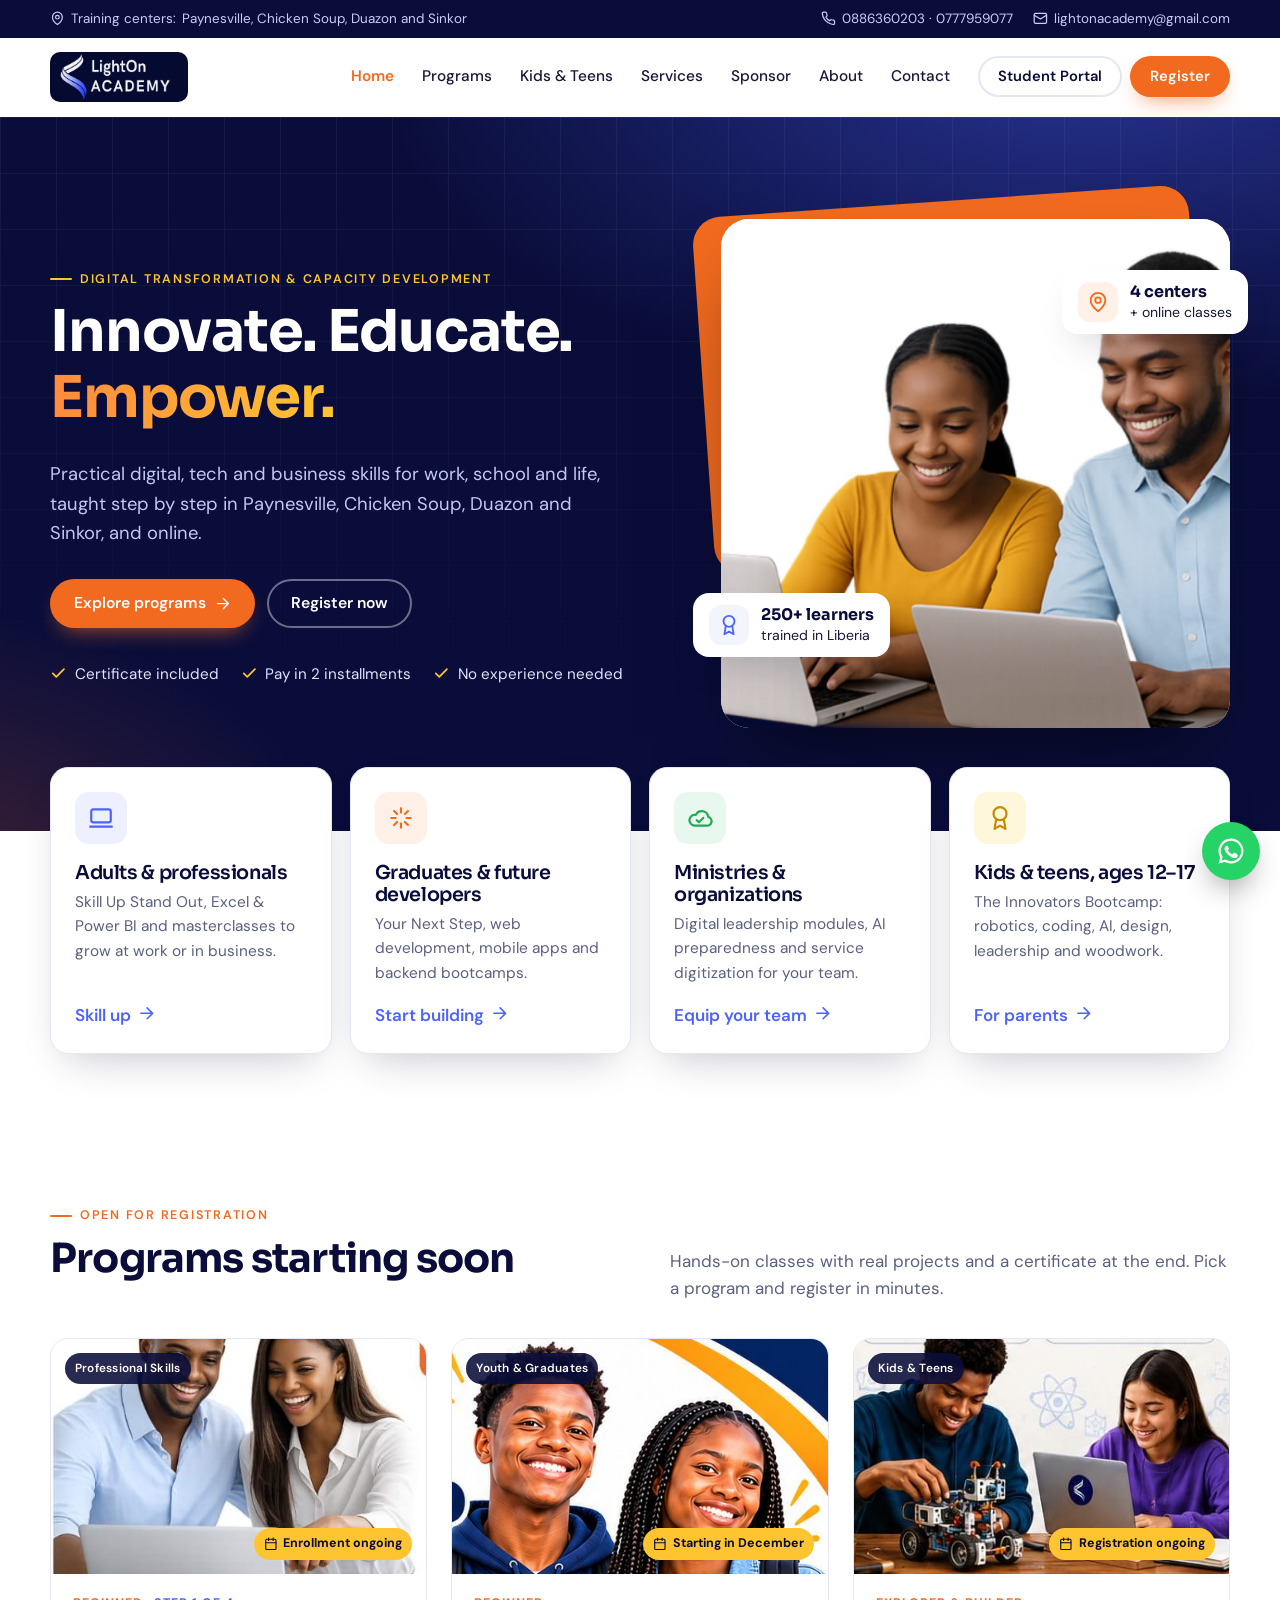
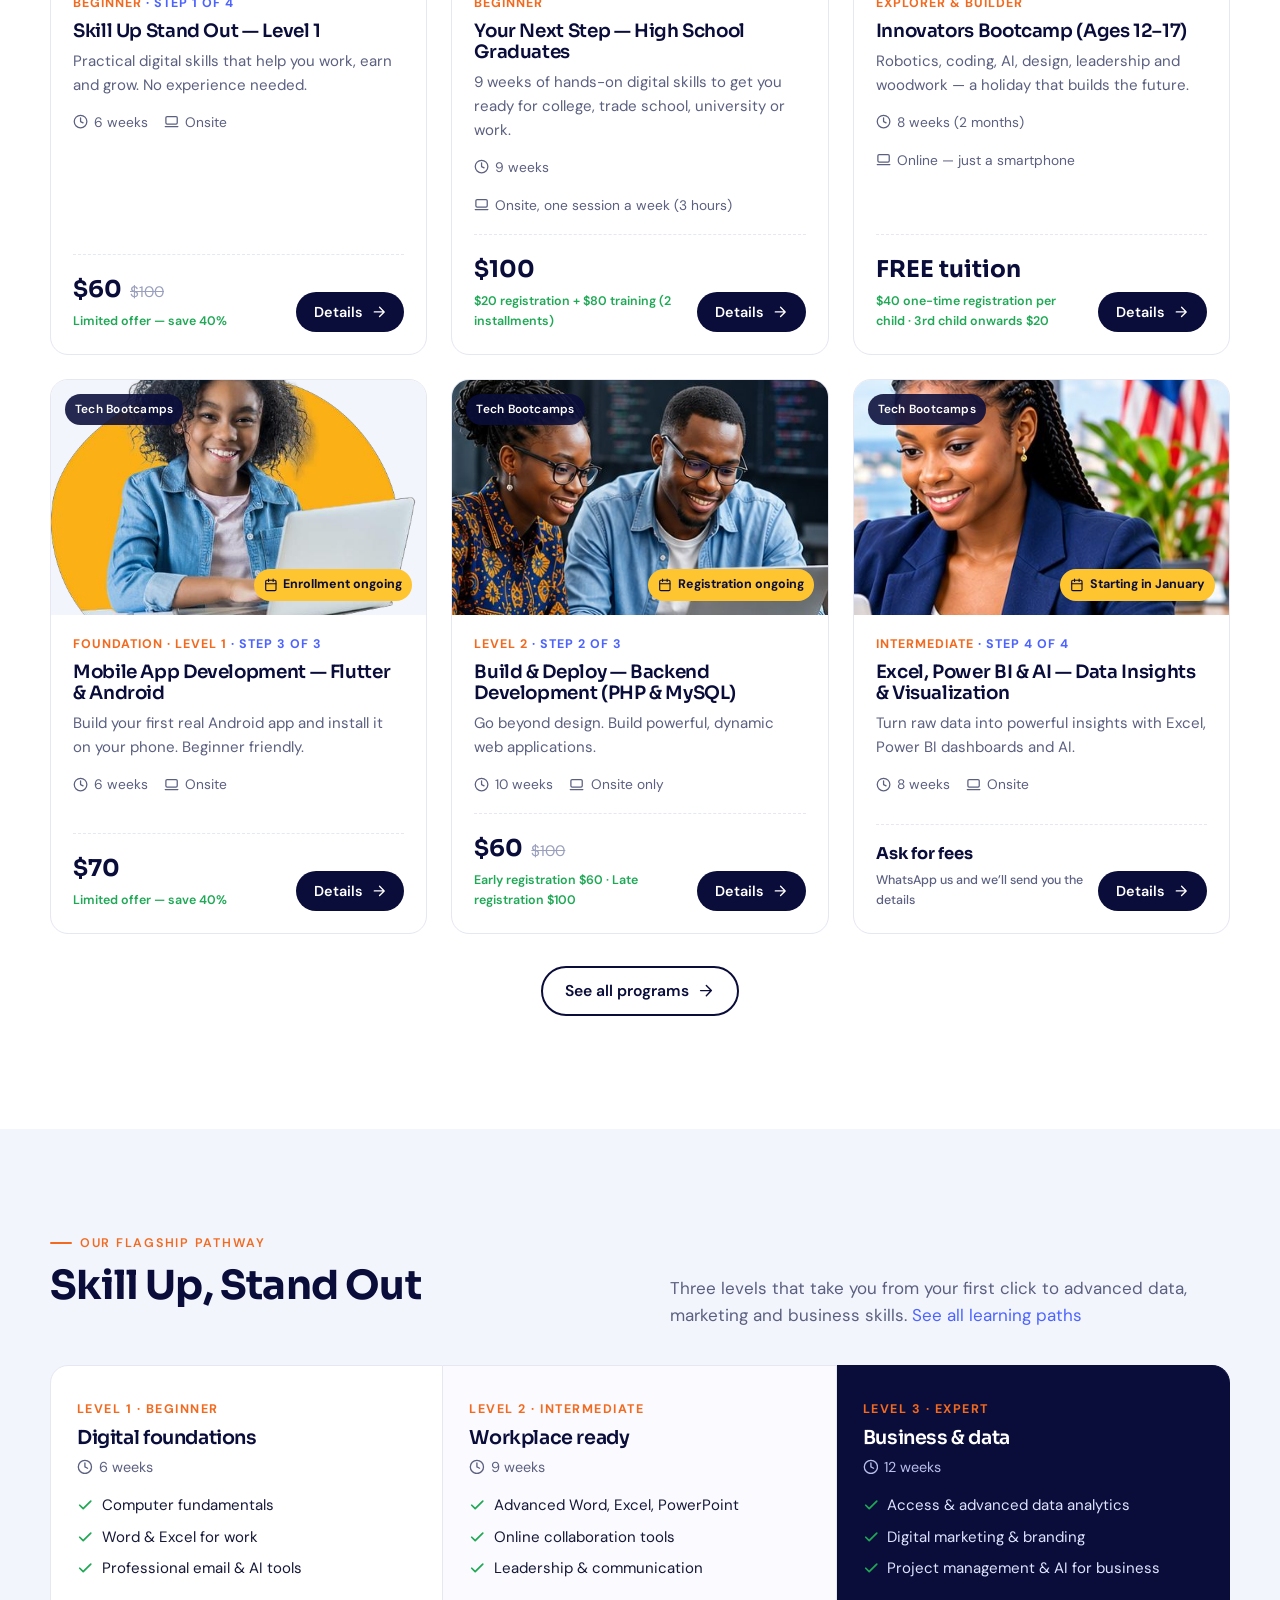
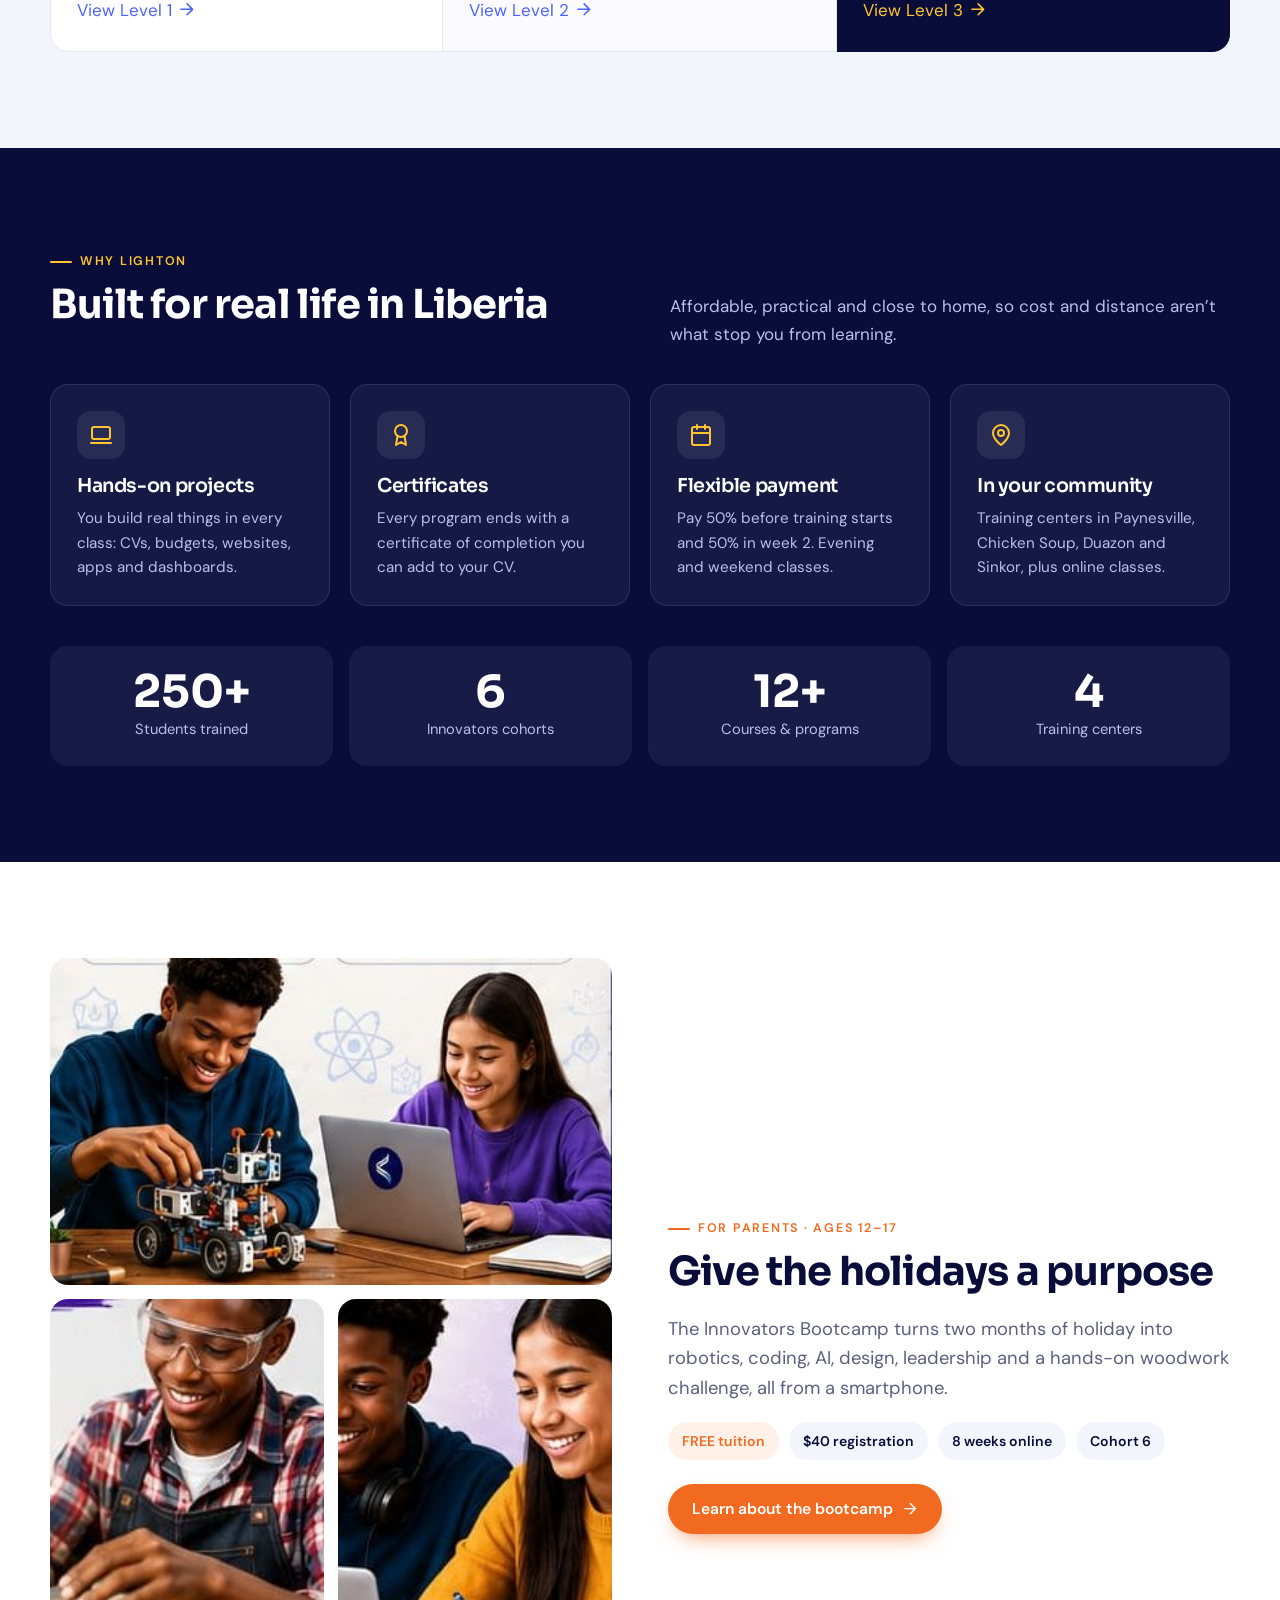
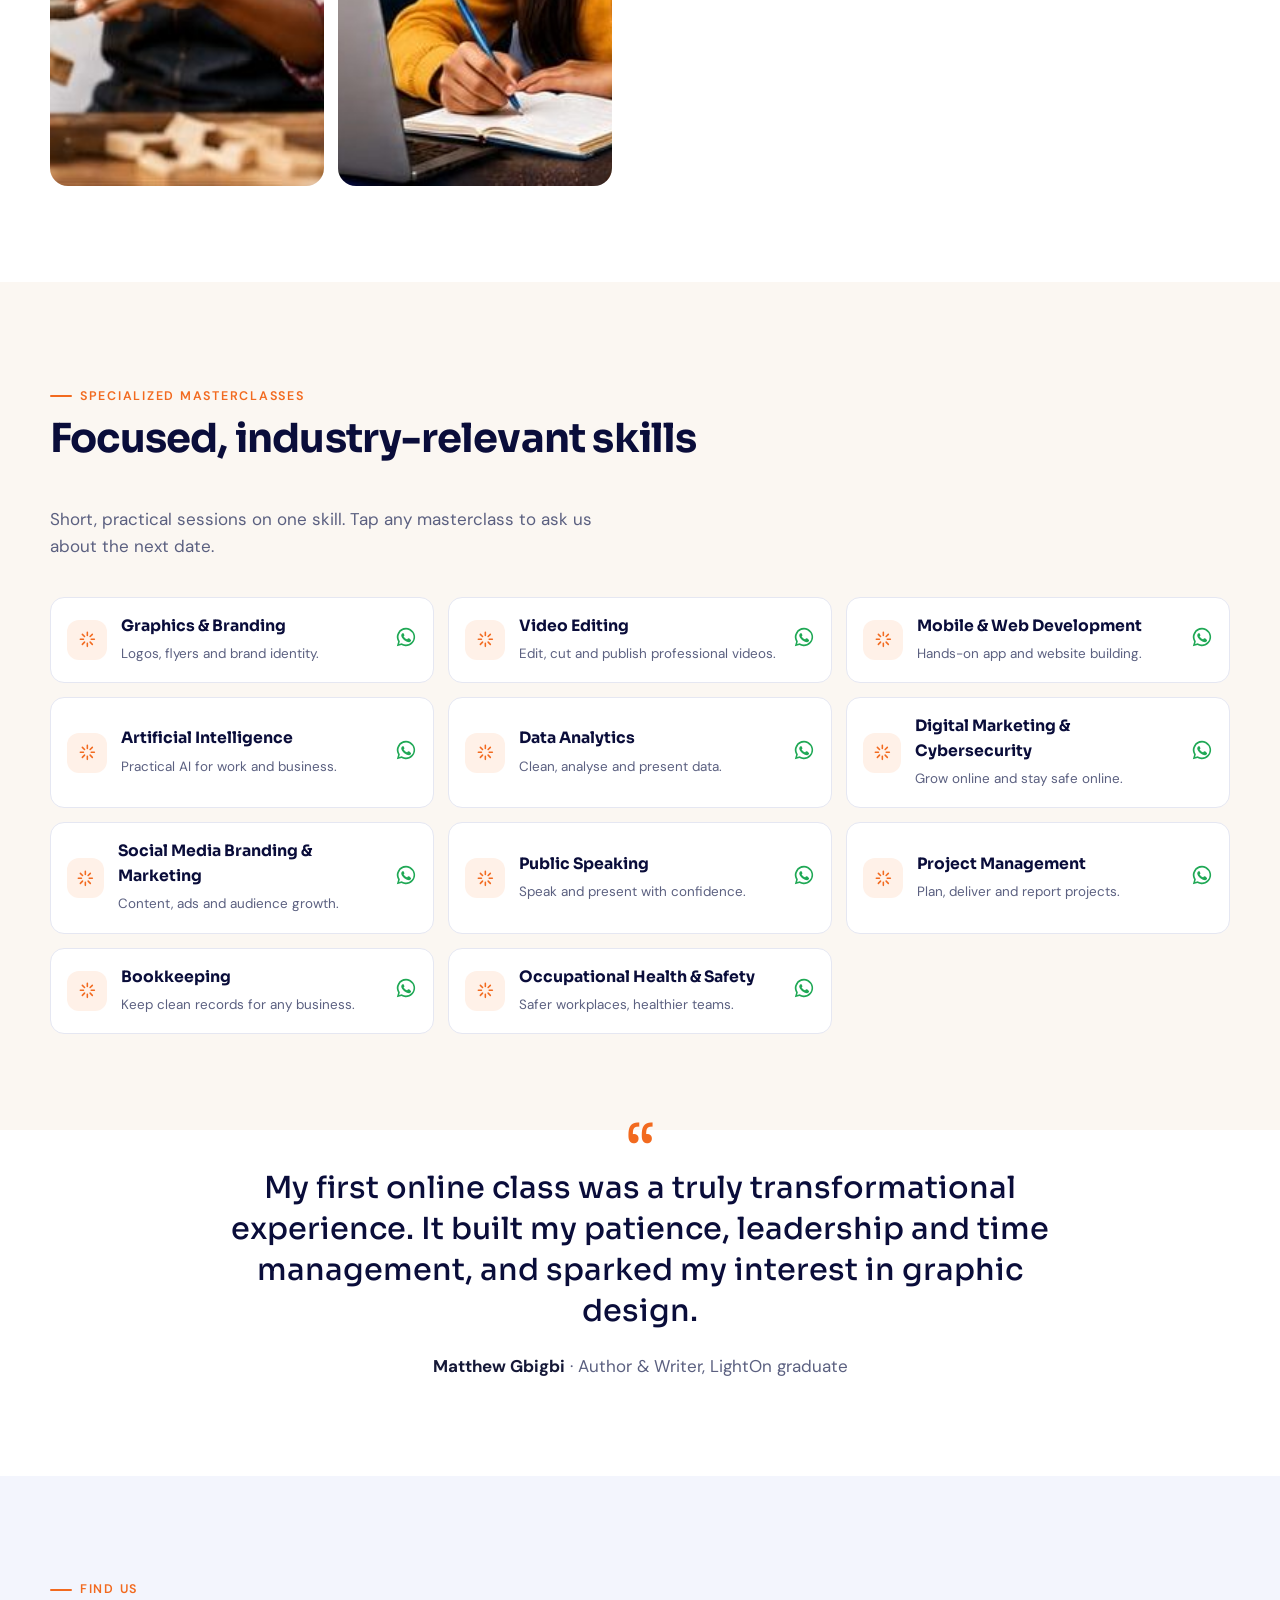
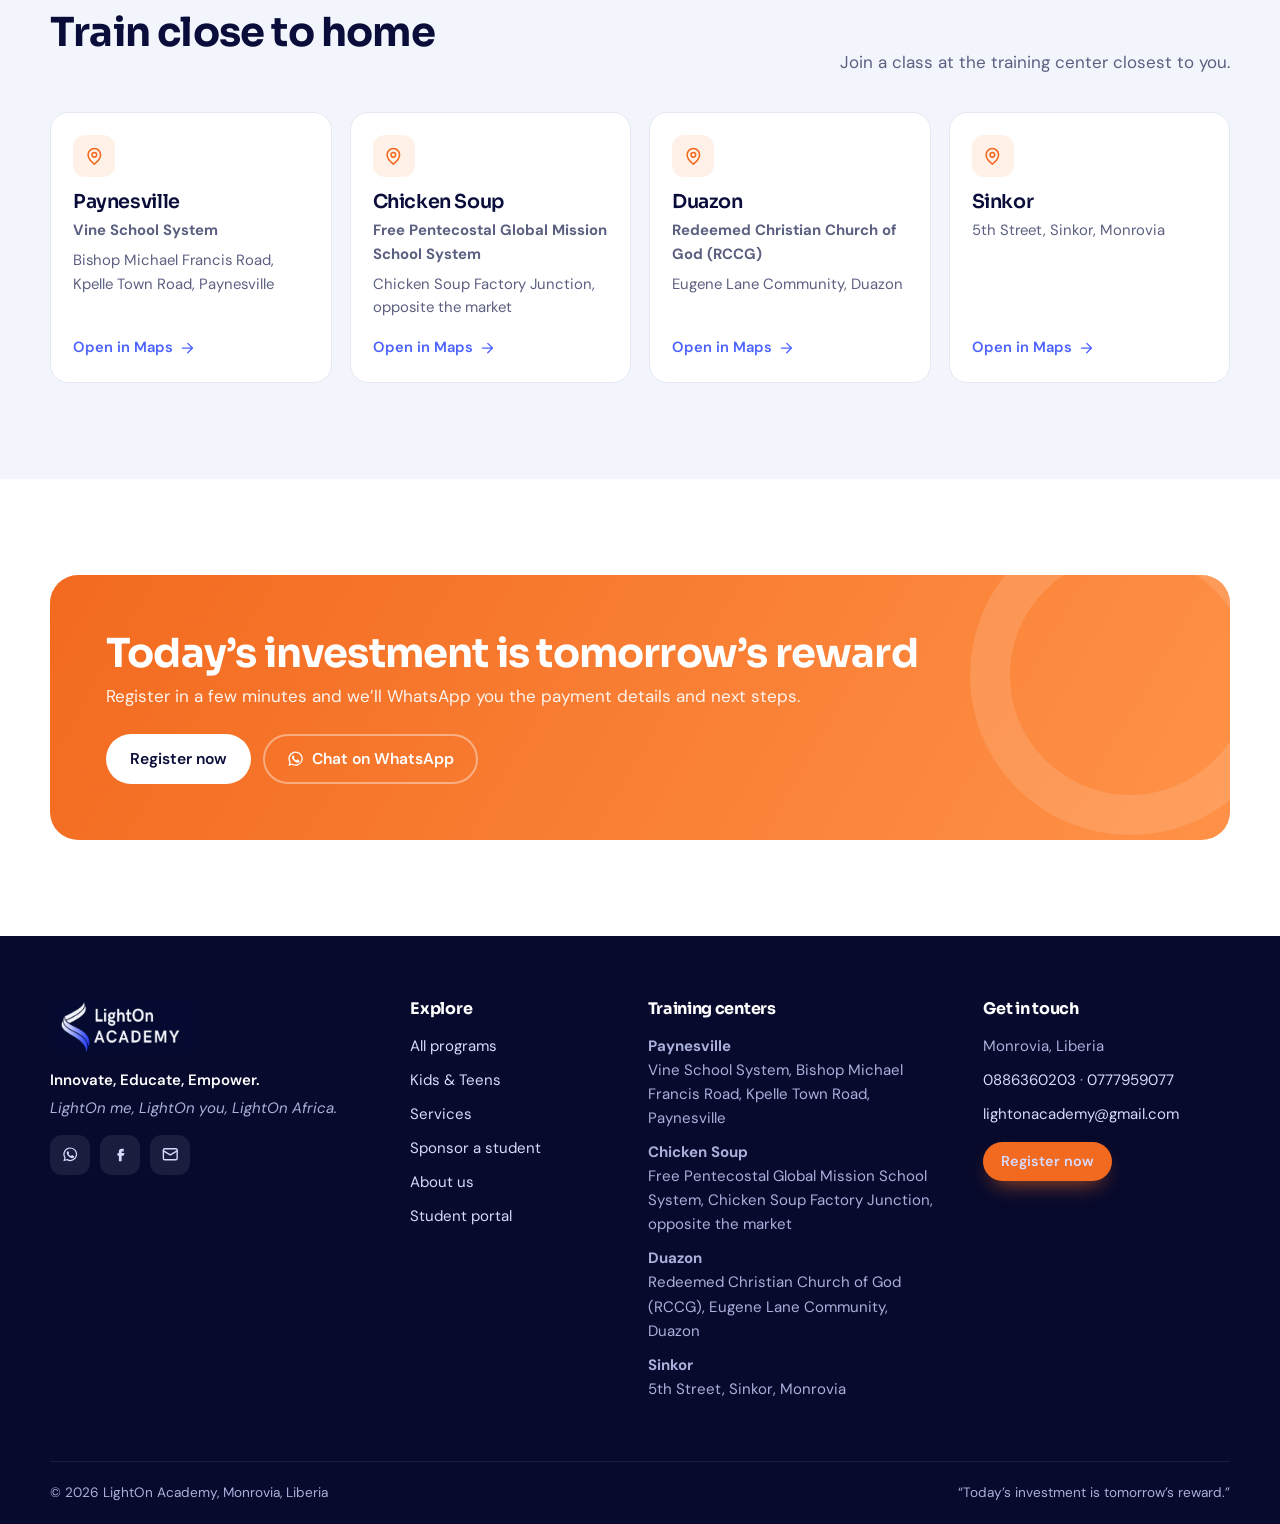
==== index.html @ fd4e70bb "Add files via upload" ====
<!doctype html>
<html lang="en">
<head>
<meta charset="utf-8">
<meta name="viewport" content="width=device-width,initial-scale=1">
<title>LightOn Academy | Digital Skills Training in Liberia</title>
<meta name="description" content="Practical digital skills, coding and tech bootcamps for adults, graduates and kids in Paynesville, Chicken Soup, Duazon, Sinkor and online. Innovate, Educate, Empower.">
<meta property="og:title" content="LightOn Academy | Digital Skills Training in Liberia">
<meta property="og:description" content="Practical digital skills, coding and tech bootcamps for adults, graduates and kids in Paynesville, Chicken Soup, Duazon, Sinkor and online. Innovate, Educate, Empower.">
<meta property="og:image" content="assets/img/photos/hero-couple.jpg">
<meta property="og:type" content="website">
<meta name="theme-color" content="#0a0d3a">
<link rel="icon" href="assets/img/favicon.png">
<link rel="apple-touch-icon" href="assets/img/apple-touch-icon.png">
<link rel="preconnect" href="https://fonts.googleapis.com"><link rel="preconnect" href="https://fonts.gstatic.com" crossorigin><link href="https://fonts.googleapis.com/css2?family=DM+Sans:opsz,wght@9..40,400;9..40,500;9..40,600;9..40,700&family=Sora:wght@500;600;700&display=swap" rel="stylesheet">
<link rel="stylesheet" href="assets/css/style.css">
<script src="assets/js/config.js"></script>
<script src="assets/js/app.js" defer></script>
</head>
<body data-page="home">
<div id="site-header"></div>
<main>
<section class="hero">
  <div class="wrap hero-grid">
    <div>
      <span class="eyebrow light">Digital transformation &amp; capacity development</span>
      <h1>Innovate. Educate. <em>Empower.</em></h1>
      <p class="lead">Practical digital, tech and business skills for work, school and life, taught step by step in <span data-center-list>Paynesville, Chicken Soup, Duazon and Sinkor</span>, and online.</p>
      <div class="hero-ctas">
        <a class="btn btn-orange" data-link="programs" href="programs.html">Explore programs <span data-icon="arrow"></span></a>
        <a class="btn btn-outline-light" data-register href="https://lightonacademy.github.io/?page=register">Register now</a>
      </div>
      <ul class="hero-points">
        <li><span data-icon="check"></span> Certificate included</li>
        <li><span data-icon="check"></span> Pay in 2 installments</li>
        <li><span data-icon="check"></span> No experience needed</li>
      </ul>
    </div>
    <div class="hero-art">
      <div class="photo"><img src="assets/img/photos/hero-couple.jpg" alt="Two LightOn Academy learners smiling at their laptops" width="1100" height="1094"></div>
      <div class="float-card fc-1"><span class="ico" data-icon="award"></span><span><strong>250+ learners</strong>trained in Liberia</span></div>
      <div class="float-card fc-2"><span class="ico" data-icon="pin"></span><span><strong><span data-center-count>4</span> centers</strong>+ online classes</span></div>
    </div>
  </div>
</section>

<section class="section tight" style="padding-top:0">
  <div class="wrap paths">
    <a class="path reveal" href="programs.html?track=professional">
      <span class="p-ico" data-icon="laptop"></span>
      <h3>Adults &amp; professionals</h3>
      <p>Skill Up Stand Out, Excel &amp; Power BI and masterclasses to grow at work or in business.</p>
      <span class="go">Skill up <span data-icon="arrow"></span></span>
    </a>
    <a class="path reveal" href="programs.html?track=tech">
      <span class="p-ico" data-icon="spark"></span>
      <h3>Graduates &amp; future developers</h3>
      <p>Your Next Step, web development, mobile apps and backend bootcamps.</p>
      <span class="go">Start building <span data-icon="arrow"></span></span>
    </a>
    <a class="path reveal" href="programs.html?track=ministry">
      <span class="p-ico" data-icon="cloud"></span>
      <h3>Ministries &amp; organizations</h3>
      <p>Digital leadership modules, AI preparedness and service digitization for your team.</p>
      <span class="go">Equip your team <span data-icon="arrow"></span></span>
    </a>
    <a class="path reveal" href="kids.html">
      <span class="p-ico" data-icon="award"></span>
      <h3>Kids &amp; teens, ages 12–17</h3>
      <p>The Innovators Bootcamp: robotics, coding, AI, design, leadership and woodwork.</p>
      <span class="go">For parents <span data-icon="arrow"></span></span>
    </a>
  </div>
</section>

<section class="section">
  <div class="wrap">
    <div class="sec-head">
      <div><span class="eyebrow">Open for registration</span><h2>Programs starting soon</h2></div>
      <p>Hands-on classes with real projects and a certificate at the end. Pick a program and register in minutes.</p>
    </div>
    <div class="grid" data-courses="featured" data-limit="6"><div class="skeleton"></div></div>
    <p class="center" style="margin-top:32px"><a class="btn btn-ghost-dark" href="programs.html">See all programs <span data-icon="arrow"></span></a></p>
  </div>
</section>

<section class="section bg-soft">
  <div class="wrap">
    <div class="sec-head">
      <div><span class="eyebrow">Our flagship pathway</span><h2>Skill Up, Stand Out</h2></div>
      <p>Three levels that take you from your first click to advanced data, marketing and business skills. <a href="programs.html#paths">See all learning paths</a></p>
    </div>
    <div class="ladder">
      <div class="rung reveal">
        <span class="lvl">Level 1 · Beginner</span><h3>Digital foundations</h3>
        <span class="dur"><span data-icon="clock"></span> 6 weeks</span>
        <ul><li><span data-icon="check"></span>Computer fundamentals</li><li><span data-icon="check"></span>Word &amp; Excel for work</li><li><span data-icon="check"></span>Professional email &amp; AI tools</li></ul>
        <a href="course.html?id=skill-up-level-1">View Level 1 <span data-icon="arrow"></span></a>
      </div>
      <div class="rung reveal">
        <span class="lvl">Level 2 · Intermediate</span><h3>Workplace ready</h3>
        <span class="dur"><span data-icon="clock"></span> 9 weeks</span>
        <ul><li><span data-icon="check"></span>Advanced Word, Excel, PowerPoint</li><li><span data-icon="check"></span>Online collaboration tools</li><li><span data-icon="check"></span>Leadership &amp; communication</li></ul>
        <a href="course.html?id=skill-up-level-2">View Level 2 <span data-icon="arrow"></span></a>
      </div>
      <div class="rung reveal">
        <span class="lvl">Level 3 · Expert</span><h3>Business &amp; data</h3>
        <span class="dur"><span data-icon="clock"></span> 12 weeks</span>
        <ul><li><span data-icon="check"></span>Access &amp; advanced data analytics</li><li><span data-icon="check"></span>Digital marketing &amp; branding</li><li><span data-icon="check"></span>Project management &amp; AI for business</li></ul>
        <a href="course.html?id=skill-up-level-3" style="color:var(--sun)">View Level 3 <span data-icon="arrow"></span></a>
      </div>
    </div>
  </div>
</section>

<section class="section bg-navy">
  <div class="wrap">
    <div class="sec-head">
      <div><span class="eyebrow light">Why LightOn</span><h2>Built for real life in Liberia</h2></div>
      <p>Affordable, practical and close to home, so cost and distance aren’t what stop you from learning.</p>
    </div>
    <div class="features">
      <div class="feature reveal"><span class="f-ico" data-icon="laptop"></span><h3>Hands-on projects</h3><p>You build real things in every class: CVs, budgets, websites, apps and dashboards.</p></div>
      <div class="feature reveal"><span class="f-ico" data-icon="award"></span><h3>Certificates</h3><p>Every program ends with a certificate of completion you can add to your CV.</p></div>
      <div class="feature reveal"><span class="f-ico" data-icon="cal"></span><h3>Flexible payment</h3><p>Pay 50% before training starts and 50% in week 2. Evening and weekend classes.</p></div>
      <div class="feature reveal"><span class="f-ico" data-icon="pin"></span><h3>In your community</h3><p>Training centers in <span data-center-list>Paynesville, Chicken Soup, Duazon and Sinkor</span>, plus online classes.</p></div>
    </div>
    <div class="stats" data-stats style="margin-top:40px"></div>
  </div>
</section>

<section class="section">
  <div class="wrap split">
    <div class="mosaic reveal">
      <img src="assets/img/photos/robotics.jpg" alt="Teen building a robot while another codes on a laptop" loading="lazy">
      <img src="assets/img/photos/woodwork.jpg" alt="Student building a wooden birdhouse" loading="lazy">
      <img src="assets/img/photos/kids-laptop.jpg" alt="Two teens learning online" loading="lazy">
    </div>
    <div class="reveal">
      <span class="eyebrow">For parents · Ages 12–17</span>
      <h2>Give the holidays a purpose</h2>
      <p class="lead">The Innovators Bootcamp turns two months of holiday into robotics, coding, AI, design, leadership and a hands-on woodwork challenge, all from a smartphone.</p>
      <div class="pill-row"><span class="pill o">FREE tuition</span><span class="pill">$40 registration</span><span class="pill">8 weeks online</span><span class="pill">Cohort 6</span></div>
      <a class="btn btn-orange" href="kids.html">Learn about the bootcamp <span data-icon="arrow"></span></a>
    </div>
  </div>
</section>

<section class="section bg-cream">
  <div class="wrap">
    <div class="sec-head">
      <div><span class="eyebrow">Specialized masterclasses</span><h2>Focused, industry-relevant skills</h2></div>
      <p>Short, practical sessions on one skill. Tap any masterclass to ask us about the next date.</p>
    </div>
    <div class="mc-grid" data-masterclasses></div>
  </div>
</section>

<section class="section">
  <div class="wrap">
    <div class="sec-head"><div><span class="eyebrow">Life at LightOn</span><h2>Learning in action</h2></div><a class="btn btn-ghost-dark" href="about.html">More about us <span data-icon="arrow"></span></a></div>
    <div class="gallery" data-gallery data-limit="6"></div>
  </div>
</section>

<section class="section" style="padding-top:0">
  <div class="wrap quote reveal">
    <blockquote>My first online class was a truly transformational experience. It built my patience, leadership and time management, and sparked my interest in graphic design.</blockquote>
    <cite><strong>Matthew Gbigbi</strong> · Author &amp; Writer, LightOn graduate</cite>
  </div>
</section>

<section class="section bg-soft">
  <div class="wrap">
    <div class="sec-head">
      <div><span class="eyebrow">Find us</span><h2>Train close to home</h2></div>
      <p>Join a class at the training center closest to you.</p>
    </div>
    <div class="centers-grid" data-centers></div>
  </div>
</section>

<section class="section">
  <div class="wrap">
    <div class="cta-band reveal">
      <div><h2>Today’s investment is tomorrow’s reward</h2><p>Register in a few minutes and we’ll WhatsApp you the payment details and next steps.</p></div>
      <div class="btns"><a class="btn btn-light" data-register href="https://lightonacademy.github.io/?page=register">Register now</a><a class="btn btn-outline-light" data-wa="Hello LightOn Academy, I'd like to know more about your programs." href="#"><span data-icon="wa"></span> Chat on WhatsApp</a></div>
    </div>
  </div>
</section>
</main>
<div id="site-footer"></div>
</body>
</html>
---- assets/css/style.css ----
/* LightOn Academy — site styles */
:root{
  --navy:#0a0d3a; --navy-2:#141a5c; --ink:#151837; --muted:#5b6080; --line:#e5e7f2;
  --blue:#4c63ff; --blue-2:#7c8cff; --orange:#f26a1f; --orange-2:#ff8a3d; --sun:#ffc531;
  --cream:#fbf7f2; --soft:#f3f5fd; --white:#fff; --green:#1fa855;
  --r:18px; --r-sm:12px; --shadow:0 18px 40px -18px rgba(10,13,58,.28); --shadow-sm:0 6px 18px -8px rgba(10,13,58,.18);
  --font-h:"Sora",system-ui,sans-serif; --font:"DM Sans",system-ui,-apple-system,"Segoe UI",sans-serif;
}
*{box-sizing:border-box}
html{scroll-behavior:smooth;-webkit-text-size-adjust:100%}
body{margin:0;font-family:var(--font);font-size:17px;line-height:1.6;color:var(--ink);background:var(--white)}
img{max-width:100%;display:block}
a{color:var(--blue);text-decoration:none}
a:hover{text-decoration:underline}
h1,h2,h3,h4{font-family:var(--font-h);line-height:1.15;margin:0 0 .5em;letter-spacing:-.02em;color:var(--navy)}
h1{font-size:clamp(2.1rem,5vw,3.6rem);font-weight:700}
h2{font-size:clamp(1.7rem,3.4vw,2.5rem);font-weight:700}
h3{font-size:1.2rem;font-weight:600}
p{margin:0 0 1em}
svg{width:1.1em;height:1.1em;flex:none;vertical-align:-.15em}
[hidden]{display:none!important}
.wrap{width:min(1180px,100% - 40px);margin-inline:auto}
.narrow{max-width:760px}
.center{text-align:center}
.lead{font-size:1.15rem;color:var(--muted)}
.small{font-size:.88rem;color:var(--muted)}
.section{padding:clamp(56px,8vw,96px) 0}
.section.tight{padding:48px 0}
.bg-soft{background:var(--soft)}
.bg-cream{background:var(--cream)}
.bg-navy{background:var(--navy);color:#dfe3ff}
.bg-navy h2,.bg-navy h3{color:#fff}
.sec-head{display:flex;align-items:end;justify-content:space-between;gap:24px;margin-bottom:36px;flex-wrap:wrap}
.sec-head p{margin:0;max-width:560px;color:var(--muted)}
.bg-navy .sec-head p{color:#b9bfeb}
.eyebrow{display:inline-flex;align-items:center;gap:8px;font:600 .78rem/1 var(--font);letter-spacing:.14em;text-transform:uppercase;color:var(--orange);margin-bottom:14px}
.eyebrow::before{content:"";width:22px;height:2px;background:currentColor;border-radius:2px}
.eyebrow.light{color:var(--sun)}

/* buttons */
.btn{display:inline-flex;align-items:center;justify-content:center;gap:8px;font:600 .98rem/1 var(--font);padding:14px 22px;border-radius:999px;border:2px solid transparent;cursor:pointer;transition:transform .15s,box-shadow .15s,background .15s;text-decoration:none!important;white-space:nowrap}
.btn:hover{transform:translateY(-2px)}
.btn-sm{padding:10px 16px;font-size:.9rem}
.btn-block{display:flex;width:100%}
.btn-orange{background:var(--orange);color:#fff;box-shadow:0 10px 22px -10px rgba(242,106,31,.8)}
.btn-orange:hover{background:var(--orange-2)}
.btn-navy{background:var(--navy);color:#fff}
.btn-navy:hover{background:var(--navy-2)}
.btn-ghost{border-color:var(--line);color:var(--navy);background:#fff}
.btn-ghost:hover{border-color:var(--navy)}
.btn-ghost-dark{border-color:var(--navy);color:var(--navy)}
.btn-light{background:#fff;color:var(--navy)}
.btn-outline-light{border-color:rgba(255,255,255,.4);color:#fff}
.btn-outline-light:hover{border-color:#fff}
.btn-wa{background:#e8f8ee;color:#137a3c}
.btn-wa:hover{background:#d6f2e1}

/* header */
.topbar{background:var(--navy);color:#c8cdf5;font-size:.84rem}
.topbar .wrap{display:flex;justify-content:space-between;gap:16px;padding:8px 0;flex-wrap:wrap}
.topbar a{color:#c8cdf5}
.topbar span,.topbar a{display:inline-flex;align-items:center;gap:6px}
.tb-right{gap:20px!important}
.site-header{position:sticky;top:0;z-index:50;background:rgba(255,255,255,.92);backdrop-filter:saturate(1.4) blur(10px);border-bottom:1px solid transparent;transition:border-color .2s,box-shadow .2s}
.scrolled .site-header{border-color:var(--line);box-shadow:var(--shadow-sm)}
.nav-wrap{display:flex;align-items:center;justify-content:space-between;gap:20px;height:78px}
.brand img{height:50px;width:auto;border-radius:10px}
.nav{display:flex;align-items:center;gap:4px}
.nav>a{color:var(--ink);font-weight:500;font-size:.96rem;padding:8px 12px;border-radius:10px}
.nav>a:hover{background:var(--soft);text-decoration:none}
.nav>a[aria-current]{color:var(--orange);font-weight:600}
.nav-cta{display:flex;gap:8px;margin-left:12px}
.nav-cta .btn{padding:11px 18px;font-size:.92rem}
.nav-toggle{display:none;background:none;border:0;color:var(--navy);padding:8px;cursor:pointer}
.nav-toggle svg{width:28px;height:28px}

/* hero */
.hero{position:relative;overflow:hidden;background:radial-gradient(1200px 600px at 85% -10%,rgba(76,99,255,.45),transparent 60%),radial-gradient(800px 500px at -10% 110%,rgba(242,106,31,.25),transparent 60%),var(--navy);color:#dfe3ff}
.hero::before{content:"";position:absolute;inset:0;background-image:linear-gradient(rgba(255,255,255,.05) 1px,transparent 1px),linear-gradient(90deg,rgba(255,255,255,.05) 1px,transparent 1px);background-size:56px 56px;mask-image:linear-gradient(180deg,#000 10%,transparent 90%)}
.hero-grid{position:relative;display:grid;grid-template-columns:1.1fr .9fr;gap:48px;align-items:center;padding:clamp(56px,8vw,104px) 0 clamp(64px,8vw,110px)}
.hero h1{color:#fff}
.hero h1 em{font-style:normal;background:linear-gradient(90deg,var(--orange-2),var(--sun));-webkit-background-clip:text;background-clip:text;color:transparent}
.hero .lead{color:#c3c8f0;max-width:560px}
.hero-ctas{display:flex;gap:12px;flex-wrap:wrap;margin:30px 0 34px}
.hero-points{display:flex;gap:22px;flex-wrap:wrap;list-style:none;padding:0;margin:0;font-size:.95rem}
.hero-points li{display:flex;align-items:center;gap:8px}
.hero-points svg{color:var(--sun)}
.hero-art{position:relative}
.hero-art .photo{position:relative;border-radius:28px;overflow:hidden;background:#fff;box-shadow:0 40px 80px -30px rgba(0,0,0,.6);aspect-ratio:1/1}
.hero-art .photo img{width:100%;height:100%;object-fit:cover}
.hero-art::before{content:"";position:absolute;inset:-18px 30px auto -18px;height:70%;background:var(--orange);border-radius:28px;transform:rotate(-4deg);z-index:0}
.hero-art .photo{z-index:1}
.float-card{position:absolute;z-index:2;background:#fff;color:var(--ink);border-radius:16px;padding:12px 16px;box-shadow:var(--shadow);display:flex;align-items:center;gap:12px;font-size:.88rem;line-height:1.3}
.float-card strong{display:block;font-family:var(--font-h);color:var(--navy);font-size:1rem}
.float-card .ico{width:40px;height:40px;border-radius:12px;display:grid;place-items:center;background:var(--soft);color:var(--blue)}
.float-card .ico svg{width:22px;height:22px}
.fc-1{left:-28px;bottom:14%}
.fc-2{right:-18px;top:10%}
.fc-2 .ico{background:#fff1e8;color:var(--orange)}

/* paths */
.paths{display:grid;grid-template-columns:repeat(4,1fr);gap:18px;margin-top:-64px;position:relative;z-index:3}
.path{background:#fff;border-radius:var(--r);padding:28px;box-shadow:var(--shadow);border:1px solid var(--line);display:flex;flex-direction:column;gap:6px;transition:transform .2s}
.path:hover{transform:translateY(-4px);text-decoration:none}
.path .p-ico{width:52px;height:52px;border-radius:14px;display:grid;place-items:center;margin-bottom:12px}
.path .p-ico svg{width:26px;height:26px}
.path h3{margin:0}
.path p{color:var(--muted);margin:0 0 10px;font-size:.96rem}
.path .go{margin-top:auto;font-weight:600;display:inline-flex;align-items:center;gap:6px}
.path:nth-child(1) .p-ico{background:#eef0ff;color:var(--blue)}
.path:nth-child(2) .p-ico{background:#fff1e8;color:var(--orange)}
.path:nth-child(3) .p-ico{background:#e8f8ee;color:var(--green)}
.path:nth-child(4) .p-ico{background:#fff7dc;color:#c58a00}
.path{padding:24px}

/* course cards */
.grid{display:grid;grid-template-columns:repeat(3,1fr);gap:24px}
.card{background:#fff;border-radius:var(--r);border:1px solid var(--line);overflow:hidden;display:flex;flex-direction:column;transition:transform .2s,box-shadow .2s}
.card:hover{transform:translateY(-4px);box-shadow:var(--shadow)}
.c-img{position:relative;display:block;aspect-ratio:16/10;background:var(--soft);overflow:hidden}
.c-img img{width:100%;height:100%;object-fit:cover;transition:transform .5s}
.card:hover .c-img img{transform:scale(1.04)}
.tag{position:absolute;left:14px;top:14px;background:rgba(10,13,58,.88);color:#fff;font-size:.74rem;font-weight:600;padding:6px 10px;border-radius:999px;letter-spacing:.02em}
.start{position:absolute;right:14px;bottom:14px;background:var(--sun);color:var(--navy);font-size:.78rem;font-weight:700;padding:6px 10px;border-radius:999px;display:inline-flex;align-items:center;gap:6px}
.c-body{padding:20px 22px 22px;display:flex;flex-direction:column;flex:1}
.c-level{font-size:.78rem;font-weight:700;color:var(--orange);text-transform:uppercase;letter-spacing:.08em;margin:0 0 6px}
.c-body h3{font-size:1.15rem;margin-bottom:8px}
.c-body h3 a{color:var(--navy)}
.c-tag{color:var(--muted);font-size:.94rem;margin-bottom:14px}
.meta{list-style:none;padding:0;margin:0 0 18px;display:flex;gap:16px;flex-wrap:wrap;font-size:.86rem;color:var(--muted)}
.meta li{display:flex;align-items:center;gap:6px}
.c-foot{margin-top:auto;display:flex;align-items:end;justify-content:space-between;gap:12px;padding-top:16px;border-top:1px dashed var(--line)}
.price{display:flex;flex-wrap:wrap;align-items:baseline;gap:4px 8px}
.p-main{font-family:var(--font-h);font-size:1.45rem;font-weight:700;color:var(--navy)}
.p-reg{color:#9aa0bd;font-size:.95rem}
.p-note{flex-basis:100%;font-size:.78rem;color:var(--green);font-weight:600}
.price.ask .p-main{font-size:1.02rem}
.price.ask .p-note{color:var(--muted);font-weight:500}
.empty{grid-column:1/-1;background:var(--soft);border-radius:var(--r);padding:28px;text-align:center;color:var(--muted)}
.skeleton{grid-column:1/-1;height:220px;border-radius:var(--r);background:linear-gradient(90deg,var(--soft),#fff,var(--soft));background-size:200% 100%;animation:sk 1.2s infinite}
@keyframes sk{to{background-position:-200% 0}}
.chips{display:flex;gap:10px;flex-wrap:wrap;margin-bottom:28px}
.chip{border:1px solid var(--line);background:#fff;border-radius:999px;padding:9px 16px;font:500 .92rem var(--font);cursor:pointer;color:var(--ink)}
.chip.on{background:var(--navy);color:#fff;border-color:var(--navy)}

/* masterclasses */
.mc-grid{display:grid;grid-template-columns:repeat(3,1fr);gap:14px}
.mc{display:flex;align-items:center;gap:14px;background:#fff;border:1px solid var(--line);border-radius:14px;padding:16px;color:var(--ink);transition:border-color .2s,transform .2s}
.mc:hover{border-color:var(--orange);transform:translateY(-2px);text-decoration:none}
.mc strong{display:block;font-family:var(--font-h);font-size:.98rem;color:var(--navy)}
.mc small{color:var(--muted);font-size:.84rem}
.mc-ico{width:40px;height:40px;border-radius:12px;background:#fff1e8;color:var(--orange);display:grid;place-items:center}
.mc-go{margin-left:auto;color:var(--green)}
.mc-go svg{width:22px;height:22px}

/* features */
.features{display:grid;grid-template-columns:repeat(4,1fr);gap:20px}
.feature{padding:26px;border-radius:var(--r);background:#fff;border:1px solid var(--line)}
.feature .f-ico{width:48px;height:48px;border-radius:14px;background:var(--navy);color:var(--sun);display:grid;place-items:center;margin-bottom:16px}
.feature .f-ico svg{width:24px;height:24px}
.feature p{color:var(--muted);font-size:.95rem;margin:0}
.bg-navy .feature{background:rgba(255,255,255,.05);border-color:rgba(255,255,255,.1)}
.bg-navy .feature p{color:#b9bfeb}
.bg-navy .feature .f-ico{background:rgba(255,255,255,.08)}

/* stats */
.stats{display:grid;grid-template-columns:repeat(4,1fr);gap:16px}
.stat{text-align:center;padding:24px 10px;border-radius:var(--r);background:rgba(255,255,255,.06)}
.stat strong{display:block;font-family:var(--font-h);font-size:clamp(2rem,4vw,2.8rem);color:#fff;line-height:1}
.stat span{font-size:.92rem;color:#b9bfeb}

/* pathway */
.ladder{display:grid;grid-template-columns:repeat(3,1fr);gap:0;counter-reset:lvl;position:relative}
.rung{position:relative;padding:28px 26px 26px;background:#fff;border:1px solid var(--line)}
.rung:first-child{border-radius:var(--r) 0 0 var(--r)}
.rung:last-child{border-radius:0 var(--r) var(--r) 0}
.rung+.rung{border-left:0}
.rung .lvl{font:700 .78rem var(--font);letter-spacing:.12em;text-transform:uppercase;color:var(--orange)}
.rung h3{margin:6px 0 4px}
.rung .dur{display:inline-flex;align-items:center;gap:6px;color:var(--muted);font-size:.9rem;margin-bottom:14px}
.rung ul{padding:0;margin:0 0 16px;list-style:none;font-size:.94rem}
.rung li{display:flex;gap:8px;margin-bottom:6px}
.rung li svg{color:var(--green);margin-top:4px}
.rung:nth-child(2){background:#fbfbff}
.rung:nth-child(3){background:var(--navy);color:#dfe3ff;border-color:var(--navy)}
.rung:nth-child(3) h3{color:#fff}
.rung:nth-child(3) .dur{color:#b9bfeb}

/* split promo */
.split{display:grid;grid-template-columns:1fr 1fr;gap:56px;align-items:center}
.split-img{position:relative;border-radius:24px;overflow:hidden;aspect-ratio:4/3.2;box-shadow:var(--shadow)}
.split-img img{width:100%;height:100%;object-fit:cover}
.mosaic{display:grid;grid-template-columns:1fr 1fr;grid-template-rows:1.25fr 1fr;gap:14px;aspect-ratio:1/0.95}
.mosaic img{width:100%;height:100%;object-fit:cover;border-radius:18px}
.mosaic img:first-child{grid-column:1/3}
.mosaic img:nth-child(2){object-position:center 30%}
.ticks{list-style:none;padding:0;margin:0 0 22px}
.ticks li{display:flex;gap:10px;margin-bottom:10px}
.ticks li svg{color:var(--green);margin-top:5px}
.ticks.two{display:grid;grid-template-columns:1fr 1fr;gap:4px 24px}
.pill-row{display:flex;flex-wrap:wrap;gap:10px;margin:0 0 24px}
.pill{background:var(--soft);color:var(--navy);border-radius:999px;padding:8px 14px;font-size:.88rem;font-weight:600}
.pill.o{background:#fff1e8;color:var(--orange)}

/* testimonial */
.quote{max-width:860px;margin:auto;text-align:center}
.quote blockquote{font-family:var(--font-h);font-size:clamp(1.3rem,2.6vw,1.9rem);line-height:1.35;color:var(--navy);margin:0 0 20px;font-weight:500}
.quote blockquote::before{content:"“";display:block;font-size:4rem;line-height:.6;color:var(--orange)}
.quote cite{font-style:normal;color:var(--muted)}
.quote cite strong{color:var(--ink)}

/* centers */
.centers-grid{display:grid;grid-template-columns:repeat(4,1fr);gap:18px}
.loc{background:#fff;border:1px solid var(--line);border-radius:var(--r);padding:22px;display:flex;flex-direction:column}
.loc .c-ico{width:42px;height:42px;border-radius:12px;background:#fff1e8;color:var(--orange);display:grid;place-items:center;margin-bottom:14px}
.loc h3{margin-bottom:6px}
.loc p{color:var(--muted);font-size:.93rem;margin:0 0 6px}
.loc a{margin-top:auto;padding-top:10px;font-weight:600;font-size:.92rem;display:inline-flex;align-items:center;gap:6px}
.loc.office{background:var(--navy);border-color:var(--navy)}
.loc.office h3{color:#fff}.loc.office p{color:#b9bfeb}.loc.office a{color:var(--sun)}
.loc.office .c-ico{background:rgba(255,255,255,.1);color:var(--sun)}

/* CTA band */
.cta-band{background:linear-gradient(120deg,var(--orange),#ff9248);border-radius:28px;padding:clamp(32px,5vw,56px);display:flex;align-items:center;justify-content:space-between;gap:24px;flex-wrap:wrap;color:#fff;position:relative;overflow:hidden}
.cta-band::after{content:"";position:absolute;right:-60px;top:-60px;width:240px;height:240px;border-radius:50%;border:40px solid rgba(255,255,255,.12)}
.cta-band h2{color:#fff;margin-bottom:6px}
.cta-band p{margin:0;opacity:.92}
.cta-band .btns{display:flex;gap:12px;flex-wrap:wrap;position:relative;z-index:1}

/* page hero */
.page-hero{background:radial-gradient(900px 400px at 90% 0,rgba(76,99,255,.4),transparent 60%),var(--navy);color:#c3c8f0;padding:clamp(56px,7vw,88px) 0}
.page-hero h1{color:#fff;max-width:820px}
.page-hero .lead{color:#c3c8f0;max-width:680px}
.page-hero .crumbs,.c-hero .crumbs{font-size:.88rem;color:#9ea5dc;margin-bottom:14px}
.crumbs a{color:#cfd4ff}

/* course detail */
.c-hero{background:var(--navy);color:#c3c8f0;padding:clamp(48px,6vw,80px) 0}
.c-hero h1{color:#fff;font-size:clamp(1.9rem,4vw,3rem)}
.c-hero .lead{color:#c3c8f0}
.c-hero-grid{display:grid;grid-template-columns:1.25fr .75fr;gap:48px;align-items:center}
.c-hero-img{border-radius:24px;overflow:hidden;aspect-ratio:1/1;background:#fff}
.c-hero-img img{width:100%;height:100%;object-fit:cover}
.facts{list-style:none;padding:0;margin:26px 0 0;display:grid;grid-template-columns:repeat(2,1fr);gap:12px;max-width:620px}
.facts li{display:flex;gap:12px;align-items:center;background:rgba(255,255,255,.06);border:1px solid rgba(255,255,255,.1);border-radius:14px;padding:12px 14px;color:#fff;font-weight:600;font-size:.95rem;line-height:1.3}
.facts li svg{width:22px;height:22px;color:var(--sun)}
.facts small{display:block;color:#9ea5dc;font-weight:500;font-size:.76rem;text-transform:uppercase;letter-spacing:.08em}
.detail-grid{display:grid;grid-template-columns:1fr 360px;gap:48px;align-items:start}
.block{padding-bottom:32px;margin-bottom:32px;border-bottom:1px solid var(--line)}
.block:last-child{border:0}
.block h2{font-size:1.5rem}
.req{display:inline-block;margin-top:8px;background:var(--soft);border-radius:999px;padding:6px 12px;font-size:.86rem;font-weight:600;color:var(--navy)}
.sched{width:100%;border-collapse:collapse;font-size:.96rem}
.sched th,.sched td{padding:14px 16px;border-bottom:1px solid var(--line);text-align:left;vertical-align:top}
.sched th{width:34%;color:var(--navy);font-family:var(--font-h);font-weight:600}
.sched tr:nth-child(odd){background:var(--soft)}
.price-card{position:sticky;top:100px;background:#fff;border:1px solid var(--line);border-radius:22px;padding:26px;box-shadow:var(--shadow);display:flex;flex-direction:column;gap:12px}
.price-card .p-main{font-size:2.2rem}
.price-card .price.ask .p-main{font-size:1.5rem}
.plan{background:var(--soft);border-radius:14px;padding:14px 16px}
.plan h4{font-size:.95rem;margin-bottom:8px}
.plan .ticks{margin:0;font-size:.92rem}
.plan .ticks li{margin-bottom:4px}

/* team */
.team{display:grid;grid-template-columns:repeat(5,1fr);gap:20px}
.member{text-align:center}
.member .ph{aspect-ratio:1/1;border-radius:22px;overflow:hidden;background:var(--soft);margin-bottom:12px;display:grid;place-items:center;font:700 2rem var(--font-h);color:var(--blue)}
.member .ph img{width:100%;height:100%;object-fit:cover}
.member h3{font-size:1.02rem;margin:0 0 2px}
.member p{font-size:.86rem;color:var(--muted);margin:0;line-height:1.4}

/* values / mission */
.mv{display:grid;grid-template-columns:1fr 1fr;gap:22px}
.mv-card{border-radius:var(--r);padding:32px;background:#fff;border:1px solid var(--line)}
.mv-card.dark{background:var(--navy);color:#c3c8f0;border-color:var(--navy)}
.mv-card.dark h3{color:#fff}
.values{display:grid;grid-template-columns:repeat(5,1fr);gap:16px}
.value{padding:22px;border-radius:var(--r);background:var(--soft)}
.value h3{font-size:1.02rem}
.value p{font-size:.9rem;color:var(--muted);margin:0}

/* kids page */
.levels{display:grid;grid-template-columns:1fr 1fr;gap:22px}
.level{border-radius:var(--r);padding:28px;border:1px solid var(--line);background:#fff}
.level.b{background:var(--navy);color:#c3c8f0;border-color:var(--navy)}
.level.b h3{color:#fff}
.level .badge{display:inline-block;font:700 .74rem var(--font);letter-spacing:.12em;text-transform:uppercase;padding:6px 10px;border-radius:999px;background:#fff1e8;color:var(--orange);margin-bottom:12px}
.level.b .badge{background:rgba(255,197,49,.15);color:var(--sun)}
.subjects{display:grid;grid-template-columns:repeat(3,1fr);gap:18px}
.subject{border-radius:var(--r);padding:24px;color:#fff;min-height:170px;display:flex;flex-direction:column;justify-content:end}
.subject h3{color:#fff;margin-bottom:4px}
.subject p{margin:0;opacity:.9;font-size:.93rem}
.s1{background:linear-gradient(135deg,#2f6bff,#1b3fb8)}.s2{background:linear-gradient(135deg,#6c3bff,#4320b8)}.s3{background:linear-gradient(135deg,#d6338a,#9a1d62)}
.s4{background:linear-gradient(135deg,#ff5a3c,#c8371d)}.s5{background:linear-gradient(135deg,#f2a31f,#c77a00)}.s6{background:linear-gradient(135deg,#1fa855,#11733a)}
.family{display:grid;grid-template-columns:repeat(3,1fr);gap:16px;margin-bottom:18px}
.fam{background:#fff;border-radius:var(--r);border:1px solid var(--line);padding:24px;text-align:center}
.fam strong{display:block;font-family:var(--font-h);font-size:2.2rem;color:var(--navy)}
.fam span{color:var(--muted);font-size:.92rem}
.fam.hl{border:2px solid var(--orange)}
.rhythm{display:grid;grid-template-columns:repeat(4,1fr);gap:14px}
.day{border-radius:16px;padding:20px;background:rgba(255,255,255,.06);border:1px solid rgba(255,255,255,.1)}
.day b{display:block;color:var(--sun);font-size:.8rem;letter-spacing:.12em;text-transform:uppercase;margin-bottom:6px}
.day strong{display:block;color:#fff;font-family:var(--font-h);font-size:1.1rem}
.day span{font-size:.88rem;color:#b9bfeb}

/* FAQ */
.faq details{border:1px solid var(--line);border-radius:14px;padding:0 20px;margin-bottom:12px;background:#fff}
.faq summary{cursor:pointer;list-style:none;padding:18px 0;font-weight:600;font-family:var(--font-h);color:var(--navy);display:flex;justify-content:space-between;gap:16px}
.faq summary::-webkit-details-marker{display:none}
.faq summary::after{content:"+";font-size:1.4rem;line-height:1;color:var(--orange);transition:transform .2s}
.faq details[open] summary::after{transform:rotate(45deg)}
.faq details p{color:var(--muted);margin:0 0 18px}

/* services */
.services{display:grid;grid-template-columns:repeat(2,1fr);gap:22px}
.service{border:1px solid var(--line);border-radius:var(--r);padding:32px;background:#fff;display:flex;flex-direction:column}
.service .f-ico{width:54px;height:54px;border-radius:16px;background:#fff1e8;color:var(--orange);display:grid;place-items:center;margin-bottom:18px}
.service .f-ico svg{width:26px;height:26px}
.service p{color:var(--muted)}
.service .ticks{font-size:.95rem}
.service .btn{margin-top:auto;align-self:flex-start}

/* steps */
.steps{display:grid;grid-template-columns:repeat(4,1fr);gap:18px;counter-reset:st}
.step{padding:24px;border-radius:var(--r);background:#fff;border:1px solid var(--line);position:relative}
.step::before{counter-increment:st;content:counter(st);display:grid;place-items:center;width:38px;height:38px;border-radius:50%;background:var(--orange);color:#fff;font:700 1rem var(--font-h);margin-bottom:14px}
.step p{color:var(--muted);font-size:.94rem;margin:0}

/* contact */
.contact-grid{display:grid;grid-template-columns:1fr 1.1fr;gap:40px;align-items:start}
.contact-list{display:flex;flex-direction:column;gap:12px;margin:22px 0}
.contact-list a{display:flex;align-items:center;gap:12px;font-weight:600;color:var(--navy);background:var(--soft);padding:14px 16px;border-radius:14px}
.contact-list a svg{color:var(--orange);width:20px;height:20px}
.form{background:#fff;border:1px solid var(--line);border-radius:22px;padding:28px;box-shadow:var(--shadow)}
.form label{display:block;font-weight:600;font-size:.9rem;margin-bottom:14px;color:var(--navy)}
.form input,.form select,.form textarea{display:block;width:100%;margin-top:6px;font:inherit;font-size:1rem;padding:12px 14px;border:1px solid var(--line);border-radius:12px;background:#fff;color:var(--ink)}
.form input:focus,.form select:focus,.form textarea:focus{outline:2px solid var(--blue);border-color:transparent}
.form .row{display:grid;grid-template-columns:1fr 1fr;gap:14px}

/* footer */
.site-footer{background:#070a2c;color:#aab0dc;padding:64px 0 0;margin-top:0;font-size:.94rem}
.foot-grid{display:grid;grid-template-columns:1.3fr .8fr 1.2fr 1fr;gap:40px}
.site-footer h4{color:#fff;font-size:1rem;margin-bottom:16px}
.site-footer a{color:#d6daff}
.foot-logo{height:54px;width:auto;border-radius:10px;margin-bottom:14px}
.foot-tag{color:#fff;font-weight:600;margin-bottom:4px}
.motto{font-style:italic}
.links,.centers{list-style:none;padding:0;margin:0 0 16px}
.links li,.centers li{margin-bottom:10px}
.socials{display:flex;gap:10px}
.socials a{width:40px;height:40px;border-radius:12px;background:rgba(255,255,255,.08);display:grid;place-items:center}
.socials a:hover{background:var(--orange)}
.foot-bottom{display:flex;justify-content:space-between;gap:16px;flex-wrap:wrap;border-top:1px solid rgba(255,255,255,.08);margin-top:44px;padding:20px 0;font-size:.85rem}
.wa-float{position:fixed;right:20px;bottom:20px;z-index:60;width:58px;height:58px;border-radius:50%;background:#25d366;color:#fff;display:grid;place-items:center;box-shadow:0 14px 30px -10px rgba(0,0,0,.45);transition:transform .2s}
.wa-float:hover{transform:scale(1.08)}
.wa-float svg{width:30px;height:30px}

/* motion */
.reveal{opacity:0;transform:translateY(18px);transition:opacity .6s ease,transform .6s ease}
.reveal.in{opacity:1;transform:none}
@media (prefers-reduced-motion:reduce){.reveal{opacity:1;transform:none;transition:none}*{scroll-behavior:auto!important}}

/* responsive */
@media (max-width:1080px){
  .nav-toggle{display:block}
  .nav{position:fixed;inset:78px 0 auto 0;flex-direction:column;align-items:stretch;background:#fff;padding:12px 20px 24px;border-bottom:1px solid var(--line);box-shadow:var(--shadow);transform:translateY(-120%);transition:transform .25s;max-height:calc(100vh - 78px);overflow:auto;z-index:-1}
  .menu-open .nav{transform:none}
  .nav>a{padding:14px 8px;border-bottom:1px solid var(--line);border-radius:0}
  .nav-cta{margin:16px 0 0;flex-direction:column}
  .grid,.mc-grid,.paths{grid-template-columns:repeat(2,1fr)}
  .features,.steps,.centers-grid{grid-template-columns:repeat(2,1fr)}
  .team{grid-template-columns:repeat(4,1fr)}
  .values{grid-template-columns:repeat(3,1fr)}
  .foot-grid{grid-template-columns:1fr 1fr}
  .detail-grid{grid-template-columns:1fr}
  .price-card{position:static}
}
@media (max-width:820px){
  body{font-size:16px}
  .topbar{display:none}
  .hero-grid,.split,.c-hero-grid,.contact-grid,.mv,.levels{grid-template-columns:1fr}
  .hero-art{max-width:460px;margin:10px auto 0;width:100%}
  .fc-1{left:-6px}.fc-2{right:-6px}
  .paths{grid-template-columns:1fr;margin-top:-40px}
  .ladder{grid-template-columns:1fr}
  .rung,.rung:first-child,.rung:last-child{border-radius:0}
  .rung:first-child{border-radius:var(--r) var(--r) 0 0}.rung:last-child{border-radius:0 0 var(--r) var(--r)}
  .rung+.rung{border-left:1px solid var(--line);border-top:0}
  .subjects,.family,.services{grid-template-columns:1fr 1fr}
  .stats{grid-template-columns:repeat(2,1fr)}
  .rhythm{grid-template-columns:1fr 1fr}
  .c-hero-img{display:none}
  .team{grid-template-columns:repeat(3,1fr)}
}
@media (max-width:560px){
  .wrap{width:calc(100% - 32px)}
  .grid,.mc-grid,.features,.steps,.centers-grid,.subjects,.family,.services,.values,.foot-grid{grid-template-columns:1fr}
  .team{grid-template-columns:repeat(2,1fr)}
  .ticks.two,.facts,.form .row{grid-template-columns:1fr}
  .hero-ctas .btn{flex:1}
  .float-card{font-size:.8rem;padding:10px 12px}
  .cta-band .btns{width:100%}.cta-band .btn{flex:1}
}

/* generic WordPress content (posts & other pages) */
.prose{max-width:760px;margin:auto}
.prose h1{font-size:clamp(1.9rem,4vw,2.8rem)}
.prose img{border-radius:14px;height:auto}
.prose a{text-decoration:underline}
.post-list{display:grid;gap:18px;max-width:760px;margin:auto}
.post-item{border:1px solid var(--line);border-radius:var(--r);padding:22px}
.post-item h2{font-size:1.3rem;margin-bottom:6px}
.pager{display:flex;justify-content:space-between;margin-top:28px}

/* gallery & center notes */
.gallery{display:grid;grid-template-columns:repeat(3,1fr);gap:14px}
.g-item{margin:0;border-radius:16px;overflow:hidden;background:var(--soft);position:relative;aspect-ratio:4/3}
.g-item img{width:100%;height:100%;object-fit:cover;transition:transform .5s}
.g-item:hover img{transform:scale(1.04)}
.g-item figcaption{position:absolute;left:0;right:0;bottom:0;padding:24px 14px 10px;color:#fff;font-size:.88rem;background:linear-gradient(transparent,rgba(10,13,58,.85))}
.loc .loc-note{color:var(--navy);font-weight:600;font-size:.88rem}
@media (max-width:820px){.gallery{grid-template-columns:1fr 1fr}}

/* learning paths */
.paths-list{display:grid;gap:22px}
.path-card{background:#fff;border:1px solid var(--line);border-radius:var(--r);padding:26px}
.path-head{display:flex;gap:16px;align-items:flex-start;margin-bottom:18px}
.path-head .f-ico{width:46px;height:46px;border-radius:14px;background:#fff1e8;color:var(--orange);display:grid;place-items:center;flex:none}
.path-head .f-ico svg{width:24px;height:24px}
.path-head h3{margin:2px 0 4px}
.path-head p{margin:0;color:var(--muted);font-size:.95rem;max-width:760px}
.steps-path{list-style:none;padding:0;margin:0;display:flex;gap:12px;flex-wrap:wrap;counter-reset:none}
.steps-path li{flex:1 1 200px;position:relative}
.steps-path li a{display:flex;gap:12px;align-items:center;height:100%;padding:14px 16px;border-radius:14px;background:var(--soft);color:var(--ink);border:2px solid transparent;transition:border-color .2s,transform .2s}
.steps-path li a:hover{border-color:var(--orange);text-decoration:none;transform:translateY(-2px)}
.steps-path .n{width:32px;height:32px;border-radius:50%;background:var(--navy);color:#fff;display:grid;place-items:center;font:700 .9rem var(--font-h);flex:none}
.steps-path strong{display:block;font-family:var(--font-h);font-size:.94rem;line-height:1.25;color:var(--navy)}
.steps-path small{color:var(--muted);font-size:.8rem}
.steps-path li:not(:last-child)::after{content:"";position:absolute;right:-12px;top:50%;width:12px;height:2px;background:var(--line)}
.steps-path li.here a{background:#fff1e8;border-color:var(--orange)}
.steps-path li.here .n{background:var(--orange)}
.path-name{display:flex;align-items:center;gap:8px;color:var(--orange);font-weight:600;font-size:.92rem}
.advice{list-style:none;padding:0;margin:18px 0 0;display:grid;gap:10px}
.advice li{background:var(--cream);border-radius:12px;padding:12px 16px;font-size:.95rem}
.c-step{color:var(--blue)}
@media (max-width:560px){.steps-path li{flex-basis:100%}.steps-path li:not(:last-child)::after{display:none}}
.block .steps-path li{flex-basis:130px}
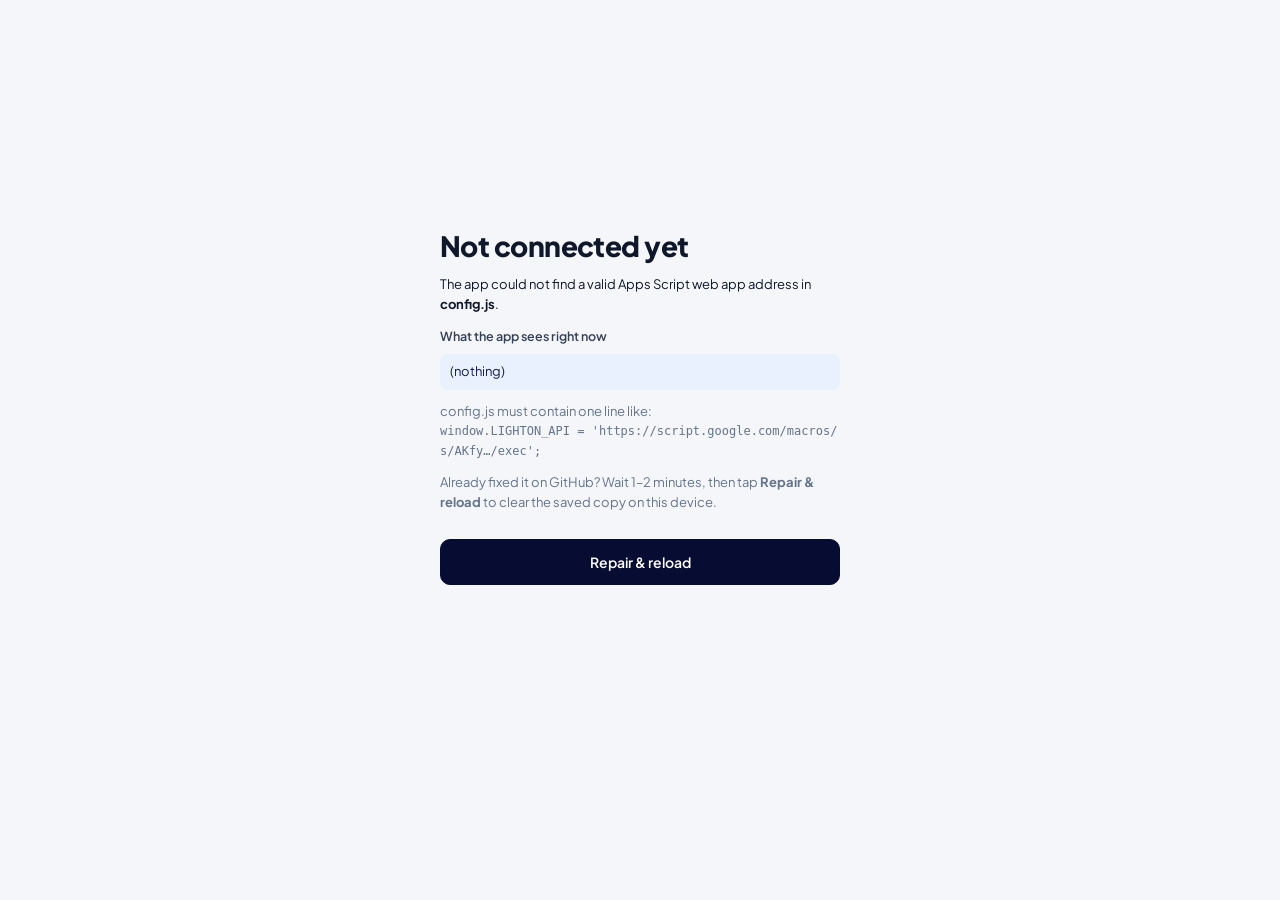
==== commit b2c5206c: "added course on website to syn to admin portal" ====
--- a/index.html
+++ b/index.html
@@ -1,194 +1,1775 @@
-<!doctype html>
-<html lang="en">
+<!DOCTYPE html>
+<html>
 <head>
 <meta charset="utf-8">
-<meta name="viewport" content="width=device-width,initial-scale=1">
-<title>LightOn Academy | Digital Skills Training in Liberia</title>
-<meta name="description" content="Practical digital skills, coding and tech bootcamps for adults, graduates and kids in Paynesville, Chicken Soup, Duazon, Sinkor and online. Innovate, Educate, Empower.">
-<meta property="og:title" content="LightOn Academy | Digital Skills Training in Liberia">
-<meta property="og:description" content="Practical digital skills, coding and tech bootcamps for adults, graduates and kids in Paynesville, Chicken Soup, Duazon, Sinkor and online. Innovate, Educate, Empower.">
-<meta property="og:image" content="assets/img/photos/hero-couple.jpg">
-<meta property="og:type" content="website">
-<meta name="theme-color" content="#0a0d3a">
-<link rel="icon" href="assets/img/favicon.png">
-<link rel="apple-touch-icon" href="assets/img/apple-touch-icon.png">
-<link rel="preconnect" href="https://fonts.googleapis.com"><link rel="preconnect" href="https://fonts.gstatic.com" crossorigin><link href="https://fonts.googleapis.com/css2?family=DM+Sans:opsz,wght@9..40,400;9..40,500;9..40,600;9..40,700&family=Sora:wght@500;600;700&display=swap" rel="stylesheet">
-<link rel="stylesheet" href="assets/css/style.css">
-<script src="assets/js/config.js"></script>
-<script src="assets/js/app.js" defer></script>
+<meta name="viewport" content="width=device-width, initial-scale=1, viewport-fit=cover">
+<meta name="theme-color" content="#070C33">
+<title>LightOn Academy Portal</title>
+<meta name="description" content="LightOn Academy portal: courses, assignments, attendance, progress, fees and registration.">
+<link rel="manifest" href="manifest.webmanifest">
+<link rel="icon" type="image/png" sizes="32x32" href="icons/favicon-32.png">
+<link rel="apple-touch-icon" href="icons/apple-touch-icon.png">
+<meta name="apple-mobile-web-app-capable" content="yes">
+<meta name="mobile-web-app-capable" content="yes">
+<meta name="apple-mobile-web-app-status-bar-style" content="black-translucent">
+<meta name="apple-mobile-web-app-title" content="LightOn">
+<script>document.write('<script src="config.js?v=6.1.0&t='+Date.now()+'"><\/script>');</script>
+<style>
+  /* Plus Jakarta Sans (variable, weights 200-800), bundled inside the app — SIL Open Font License 1.1 */
+  @font-face{font-family:"Plus Jakarta Sans";font-style:normal;font-display:swap;font-weight:200 800;
+    src:url([data-uri]) format("woff2");
+    unicode-range:U+0100-02BA,U+02BD-02C5,U+02C7-02CC,U+02CE-02D7,U+02DD-02FF,U+0304,U+0308,U+0329,U+1D00-1DBF,U+1E00-1E9F,U+1EF2-1EFF,U+2020,U+20A0-20AB,U+20AD-20C0,U+2113,U+2C60-2C7F,U+A720-A7FF;}
+  @font-face{font-family:"Plus Jakarta Sans";font-style:normal;font-display:swap;font-weight:200 800;
+    src:url([data-uri]) format("woff2");
+    unicode-range:U+0000-00FF,U+0131,U+0152-0153,U+02BB-02BC,U+02C6,U+02DA,U+02DC,U+0304,U+0308,U+0329,U+2000-206F,U+20AC,U+2122,U+2191,U+2193,U+2212,U+2215,U+FEFF,U+FFFD;}
+  /* ================= Design tokens ================= */
+  :root{
+    --navy:#070C33; --navy-2:#141C57; --navy-3:#2F49FF;
+    --amber:#3D5BFF; --gold:#3D5BFF; --gold-2:#8A9CFF; --gold-soft:#EDF0FF;
+    --bg:#F4F6FA; --card:#FFFFFF; --text:#0F172A; --muted:#64748B; --line:#E5E9F2; --line-2:#EEF1F6;
+    --ok:#12A150; --ok-soft:#E7F7EE; --warn:#C27803; --warn-soft:#FEF3E2; --bad:#E5484D; --bad-soft:#FDECEC;
+    --info:#2563EB; --info-soft:#EAF1FE;
+    --radius:16px; --radius-sm:10px;
+    --shadow:0 1px 2px rgba(16,24,40,.04),0 4px 14px rgba(16,24,40,.06);
+    --shadow-lg:0 12px 40px rgba(7,12,51,.2);
+    --side:252px;
+    --font:"Plus Jakarta Sans",system-ui,-apple-system,"Segoe UI",Roboto,Arial,sans-serif;
+  }
+  *{box-sizing:border-box}
+  html,body{margin:0;padding:0}
+  body{font-family:var(--font);background:var(--bg);color:var(--text);font-size:15px;line-height:1.5;-webkit-font-smoothing:antialiased}
+  a{color:var(--navy-3);text-decoration:none} a:hover{text-decoration:underline}
+  h1{font-size:26px;line-height:1.2;font-weight:800;letter-spacing:-.02em;margin:4px 0 6px}
+  h2{font-size:17px;font-weight:700;letter-spacing:-.01em;margin:26px 0 10px}
+  h3{font-size:15.5px;font-weight:700;margin:0 0 8px;letter-spacing:-.005em}
+  .muted{color:var(--muted)} .small{font-size:13px} .err{color:var(--bad);font-size:14px;margin-top:8px;min-height:18px}
+  svg.i{width:18px;height:18px;flex:none;stroke:currentColor;fill:none;stroke-width:1.9;stroke-linecap:round;stroke-linejoin:round;vertical-align:-3px}
+
+  /* ================= App shell ================= */
+  .side{position:fixed;inset:0 auto 0 0;width:var(--side);background:var(--navy);color:#C9D4E5;display:flex;flex-direction:column;z-index:30;
+    background-image:radial-gradient(120% 60% at 0% 0%,rgba(61,91,255,.22),transparent 60%)}
+  .brand{display:flex;align-items:center;gap:10px;padding:22px 22px 16px;color:#fff;font-weight:800;font-size:16px;letter-spacing:-.01em}
+  .brand img{height:44px;width:auto;display:block} .brand .portal{font-size:10.5px;font-weight:700;letter-spacing:.14em;text-transform:uppercase;color:#8A9CFF;border:1px solid rgba(138,156,255,.35);border-radius:6px;padding:2px 6px;margin-left:2px}
+  .mbrand img{height:30px;width:auto;display:block}
+  .brand .logo{width:36px;height:36px;border-radius:11px;background:linear-gradient(135deg,var(--gold-2),var(--gold));display:grid;place-items:center;color:var(--navy);box-shadow:0 6px 18px rgba(61,91,255,.55)}
+  .brand .logo svg{width:20px;height:20px;stroke-width:2.2}
+  .brand small{display:block;font-weight:500;font-size:11.5px;color:#93A4BF;letter-spacing:.02em}
+  .nav{flex:1;overflow:auto;padding:6px 12px}
+  .nav .sect{font-size:11px;text-transform:uppercase;letter-spacing:.08em;color:#6F829F;padding:14px 10px 6px}
+  .nav button{all:unset;box-sizing:border-box;display:flex;align-items:center;gap:12px;width:100%;padding:10px 12px;margin:2px 0;border-radius:10px;cursor:pointer;font-size:14.5px;font-weight:500;color:#C9D4E5;position:relative}
+  .nav button:hover{background:rgba(255,255,255,.06);color:#fff}
+  .nav button.on{background:rgba(255,255,255,.10);color:#fff;font-weight:600}
+  .nav button.on::before{content:"";position:absolute;left:-12px;top:8px;bottom:8px;width:4px;border-radius:0 4px 4px 0;background:linear-gradient(#fff,#3D5BFF)}
+  .nav .badge{margin-left:auto;background:var(--gold);color:#fff;font-size:11px;font-weight:700;border-radius:999px;padding:1px 7px}
+  .me{display:flex;align-items:center;gap:10px;padding:14px 16px;border-top:1px solid rgba(255,255,255,.08)}
+  .me .who{flex:1;min-width:0} .me .who b{display:block;color:#fff;font-size:13.5px;white-space:nowrap;overflow:hidden;text-overflow:ellipsis} .me .who span{font-size:12px;color:#93A4BF}
+  .iconbtn{all:unset;cursor:pointer;width:34px;height:34px;border-radius:9px;display:grid;place-items:center;color:inherit}
+  .iconbtn:hover{background:rgba(255,255,255,.08)}
+  .mainwrap{margin-left:var(--side);min-height:100vh;display:flex;flex-direction:column}
+  .topbar{position:sticky;top:0;z-index:20;height:64px;display:flex;align-items:center;gap:12px;padding:0 28px;background:rgba(244,246,250,.82);backdrop-filter:saturate(1.4) blur(10px);-webkit-backdrop-filter:saturate(1.4) blur(10px);border-bottom:1px solid transparent}
+  .topbar .crumb{flex:1;font-size:13.5px;color:var(--muted);font-weight:500} .topbar .crumb b{color:var(--text)}
+  .topbar .mbrand{display:none}
+  main{width:100%;max-width:1140px;margin:0 auto;padding:8px 28px 48px}
+  .av{width:38px;height:38px;border-radius:12px;display:grid;place-items:center;font-weight:700;font-size:13.5px;flex:none;color:var(--navy);background:var(--gold-soft)}
+  .av.sm{width:32px;height:32px;border-radius:10px;font-size:12px}
+  .av.c1{background:#E8EEFD;color:#2147B8} .av.c2{background:#E6F6EE;color:#0F7A40} .av.c3{background:#FFF0E0;color:#B25E09} .av.c4{background:#F3E8FD;color:#7A2DC2} .av.c5{background:#FDE8EF;color:#B5245A}
+  .bottomnav{display:none}
+  body.bare .side, body.bare .topbar, body.bare .bottomnav{display:none !important}
+  body.bare .mainwrap{margin-left:0}
+  body.bare main{max-width:none;padding:0}
+  body.solo .side{display:none} body.solo .mainwrap{margin-left:0} body.solo .topbar .mbrand{display:flex}
+
+  /* ================= Cards & content ================= */
+  .card{background:var(--card);border:1px solid var(--line);border-radius:var(--radius);padding:18px;margin-bottom:14px;box-shadow:var(--shadow)}
+  .grid{display:grid;gap:14px;grid-template-columns:repeat(auto-fit,minmax(170px,1fr))}
+  .grid2{display:grid;gap:14px;grid-template-columns:repeat(auto-fit,minmax(320px,1fr));margin-top:14px} .grid2>.card{margin:0}
+  .kpi{display:flex;gap:12px;align-items:flex-start;background:var(--card);border:1px solid var(--line);border-radius:var(--radius);padding:16px;box-shadow:var(--shadow);margin:0 !important;min-width:0}
+  .kpi.card{display:block}
+  .kpi .ic{width:40px;height:40px;border-radius:12px;display:grid;place-items:center;flex:none;background:var(--info-soft);color:var(--info)}
+  .kpi .ic.gold{background:var(--gold-soft);color:var(--navy-3)} .kpi .ic.ok{background:var(--ok-soft);color:var(--ok)} .kpi .ic.bad{background:var(--bad-soft);color:var(--bad)} .kpi .ic.navy{background:#E8EDF6;color:var(--navy)}
+  .kpi .v{font-size:23px;font-weight:800;letter-spacing:-.02em;color:var(--text);line-height:1.15;word-break:break-word}
+  .kpi .l{font-size:12.5px;color:var(--muted);margin-top:3px;line-height:1.35}
+  .bar{height:8px;background:var(--line-2);border-radius:99px;overflow:hidden;margin:7px 0}
+  .bar>div{height:100%;border-radius:99px;background:linear-gradient(90deg,#9AAAFF,var(--navy-3));transition:width .5s ease}
+  .pill{display:inline-flex;align-items:center;gap:4px;padding:2px 9px;border-radius:999px;font-size:11.5px;font-weight:600;background:var(--line-2);color:#475467;white-space:nowrap;vertical-align:1px}
+  .pill.ok{background:var(--ok-soft);color:var(--ok)} .pill.warn{background:var(--warn-soft);color:var(--warn)} .pill.bad{background:var(--bad-soft);color:var(--bad)} .pill.info{background:var(--info-soft);color:var(--info)}
+  .list-item{display:flex;justify-content:space-between;gap:14px;align-items:flex-start;padding:14px 0;border-bottom:1px solid var(--line-2)} .list-item:last-child{border-bottom:none}
+  .row{display:flex;gap:12px;flex-wrap:wrap;align-items:flex-end} .row>*{flex:1;min-width:140px}
+  .actions{flex:0 1 auto !important;min-width:0 !important;display:flex;gap:8px;flex-wrap:wrap;justify-content:flex-end}
+  .lead-actions{display:flex;flex-direction:column;align-items:flex-end;min-width:120px;gap:6px}
+  .lead-actions select{width:auto;padding:6px 30px 6px 10px;font-size:13px;height:34px}
+  .clickable{cursor:pointer;transition:border-color .15s,transform .15s,box-shadow .15s} .clickable:hover{border-color:#C7D2E4;box-shadow:0 6px 20px rgba(16,24,40,.08)}
+  .hint{font-size:13px;color:var(--navy-2);background:var(--info-soft);border-radius:8px;padding:0 10px;margin-top:8px} .hint:empty{display:none} .hint:not(:empty){padding:8px 10px}
+  .banner{background:var(--warn-soft);color:var(--warn);padding:10px 14px;border-radius:12px;font-size:13.5px;margin:6px 0 14px;border:1px solid #F8DDB0}
+  .print-only{display:none}
+
+  /* ================= Page header ================= */
+  .ph{display:flex;align-items:flex-end;gap:14px;flex-wrap:wrap;margin:6px 0 16px}
+  .ph h1{margin:0} .ph .sub{color:var(--muted);font-size:14px;margin-top:4px} .ph>div:first-child{flex:1;min-width:200px}
+
+  /* ================= Forms & buttons ================= */
+  label{display:block;font-size:12.5px;font-weight:600;color:#344054;margin:12px 0 6px}
+  input,textarea,select{width:100%;padding:10px 12px;border:1px solid #D7DDE8;border-radius:var(--radius-sm);font:inherit;font-size:14.5px;background:#fff;color:var(--text);transition:border-color .15s,box-shadow .15s;min-height:42px}
+  input:focus,textarea:focus,select:focus{outline:none;border-color:var(--navy-3);box-shadow:0 0 0 4px rgba(47,73,255,.14)}
+  textarea{min-height:90px;resize:vertical}
+  select{appearance:none;-webkit-appearance:none;background-image:url("data:image/svg+xml,%3Csvg xmlns='http://www.w3.org/2000/svg' width='12' height='12' viewBox='0 0 24 24' fill='none' stroke='%2364748B' stroke-width='2.5' stroke-linecap='round'%3E%3Cpath d='m6 9 6 6 6-6'/%3E%3C/svg%3E");background-repeat:no-repeat;background-position:right 12px center;padding-right:34px}
+  input[type=checkbox],input[type=radio]{width:auto;min-height:0;accent-color:var(--navy-2)}
+  input[type=file]{padding:8px;background:#FAFBFD}
+  .btn{display:inline-flex;align-items:center;justify-content:center;gap:7px;background:var(--navy);color:#fff;border:1px solid var(--navy);border-radius:var(--radius-sm);padding:0 16px;height:42px;font:inherit;font-size:14px;font-weight:600;cursor:pointer;transition:transform .08s,background .15s,box-shadow .15s;white-space:nowrap;text-decoration:none !important}
+  .btn:hover{background:var(--navy-2);box-shadow:0 4px 14px rgba(7,12,51,.2)} .btn:active{transform:translateY(1px)}
+  .btn:disabled{opacity:.55;cursor:default;box-shadow:none}
+  .btn.secondary{background:#fff;color:var(--text);border-color:#D7DDE8} .btn.secondary:hover{background:#F7F9FC;box-shadow:none}
+  .btn.gold{background:var(--gold);border-color:var(--gold);color:#fff} .btn.gold:hover{background:var(--gold-2)}
+  .btn.wa{background:#16A34A;border-color:#16A34A} .btn.wa:hover{background:#15803D}
+  .btn.danger{background:#fff;color:var(--bad);border-color:#F4B4B6} .btn.danger:hover{background:var(--bad-soft);box-shadow:none}
+  .btn.sm{height:34px;padding:0 12px;font-size:13px;border-radius:9px}
+  .linkbtn{background:none;border:none;color:var(--navy-3);cursor:pointer;font:inherit;font-size:13px;font-weight:600;padding:2px 0}
+  .linkbtn:hover{text-decoration:underline}
+
+  /* ================= Tabs, chips, segmented ================= */
+  .tabs{display:flex;gap:4px;background:#E9EDF4;padding:4px;border-radius:12px;margin:12px 0 16px;overflow-x:auto;width:max-content;max-width:100%;scrollbar-width:none}
+  .tabs::-webkit-scrollbar{display:none}
+  .tabs button{background:none;border:none;padding:8px 14px;cursor:pointer;font:inherit;font-size:13.5px;font-weight:600;color:#5B6B82;border-radius:9px;white-space:nowrap}
+  .tabs button.on{background:#fff;color:var(--navy);box-shadow:0 1px 3px rgba(16,24,40,.12)}
+  .chips{display:flex;gap:8px;flex-wrap:wrap;margin:12px 0}
+  .chip{border:1px solid #D7DDE8;background:#fff;border-radius:999px;padding:6px 13px;font:inherit;font-size:13px;font-weight:500;cursor:pointer;color:#344054}
+  .chip:hover{border-color:#B8C3D6} .chip.on{background:var(--navy);color:#fff;border-color:var(--navy)}
+  .seg{display:inline-flex;border:1px solid #D7DDE8;border-radius:10px;overflow:hidden;background:#fff}
+  .seg button{border:none;background:#fff;padding:8px 10px;font:inherit;font-size:12.5px;font-weight:600;cursor:pointer;border-right:1px solid #E5E9F2;color:#475467}
+  .seg button:last-child{border-right:none}
+  .seg button.on.Present{background:var(--ok);color:#fff} .seg button.on.Late{background:#F79009;color:#fff} .seg button.on.Absent{background:var(--bad);color:#fff} .seg button.on.Excused{background:var(--navy-3);color:#fff}
+
+  /* ================= Tables ================= */
+  .tbl-wrap{overflow-x:auto}
+  table{width:100%;border-collapse:collapse;font-size:14px}
+  th,td{padding:11px 8px;border-bottom:1px solid var(--line-2);text-align:left;vertical-align:top}
+  th{font-size:11.5px;color:var(--muted);text-transform:uppercase;letter-spacing:.05em;font-weight:600}
+  tr:last-child td{border-bottom:none}
+
+  /* ================= Modal → bottom sheet on phones ================= */
+  .modal-bg{position:fixed;inset:0;background:rgba(10,20,40,.45);backdrop-filter:blur(3px);-webkit-backdrop-filter:blur(3px);display:flex;align-items:flex-start;justify-content:center;padding:6vh 16px;z-index:60;overflow:auto;animation:fade .18s ease}
+  .modal{background:#fff;border-radius:20px;padding:22px;max-width:580px;width:100%;box-shadow:var(--shadow-lg);animation:pop .22s cubic-bezier(.2,.9,.3,1.2)}
+  .modal h3{font-size:18px;margin-bottom:6px}
+  @keyframes fade{from{opacity:0}} @keyframes pop{from{opacity:0;transform:translateY(10px) scale(.98)}} @keyframes up{from{transform:translateY(100%)}}
+  .toast{position:fixed;bottom:24px;left:50%;transform:translateX(-50%);background:var(--navy);color:#fff;padding:11px 18px;border-radius:12px;font-size:14px;font-weight:500;z-index:80;box-shadow:var(--shadow-lg);animation:pop .2s ease}
+
+  /* ================= Skeleton & spinner ================= */
+  .spinner{width:28px;height:28px;border:3px solid var(--line);border-top-color:var(--navy-3);border-radius:50%;animation:spin .8s linear infinite;margin:48px auto}
+  @keyframes spin{to{transform:rotate(360deg)}}
+  .sk{background:linear-gradient(90deg,#ECEFF5 0%,#F6F8FB 50%,#ECEFF5 100%);background-size:200% 100%;animation:shimmer 1.2s linear infinite;border-radius:10px}
+  @keyframes shimmer{to{background-position:-200% 0}}
+
+  /* ================= Login ================= */
+  .auth{min-height:100vh;display:grid;grid-template-columns:1.05fr 1fr}
+  .auth-hero{position:relative;overflow:hidden;background:var(--navy);color:#fff;padding:48px 56px;display:flex;flex-direction:column;justify-content:space-between;
+    background-image:radial-gradient(60% 50% at 85% 15%,rgba(61,91,255,.55),transparent 70%),radial-gradient(70% 60% at 0% 100%,rgba(47,73,255,.25),transparent 70%)}
+  .auth-hero .brand{padding:0}
+  .auth-hero h2{font-size:40px;line-height:1.1;font-weight:800;letter-spacing:-.03em;margin:0 0 14px;max-width:460px}
+  .auth-hero h2 em{font-style:normal;background:linear-gradient(90deg,#fff,#8A9CFF);-webkit-background-clip:text;background-clip:text;color:transparent}
+  .auth-hero p{color:#C9D4E5;max-width:420px;font-size:15.5px}
+  .feat{display:flex;gap:10px;align-items:center;color:#DCE4F0;font-size:14px;margin:10px 0}
+  .feat .dotic{width:30px;height:30px;border-radius:9px;background:rgba(255,255,255,.08);display:grid;place-items:center;color:#8A9CFF}
+  .auth-form{display:flex;align-items:center;justify-content:center;padding:40px 24px}
+  .auth-card{width:100%;max-width:400px}
+  .auth-card h1{font-size:28px} .auth-card .btn{width:100%;height:46px;margin-top:14px}
+  .pinput{letter-spacing:.3em;font-weight:700}
+
+  /* ================= Student home ================= */
+  .hero{position:relative;overflow:hidden;border-radius:22px;padding:26px;color:#fff;margin:6px 0 18px;background:var(--navy);
+    background-image:radial-gradient(60% 80% at 100% 0%,rgba(61,91,255,.55),transparent 60%),radial-gradient(60% 80% at 0% 100%,rgba(47,73,255,.28),transparent 60%);box-shadow:var(--shadow-lg)}
+  .hero h1{color:#fff;font-size:28px} .hero .sub{color:#C9D4E5;font-size:14px}
+  .hero-in{display:flex;gap:22px;align-items:center;flex-wrap:wrap}
+  .hero-in>div:first-child{flex:1;min-width:220px}
+  .hero .stats{display:flex;gap:10px;margin-top:16px;flex-wrap:wrap}
+  .hero .stat{background:rgba(255,255,255,.08);border:1px solid rgba(255,255,255,.12);border-radius:12px;padding:8px 12px;font-size:12.5px;color:#C9D4E5}
+  .hero .stat b{display:block;color:#fff;font-size:17px}
+  .ring{position:relative;width:118px;height:118px;flex:none}
+  .ring svg{width:100%;height:100%;transform:rotate(-90deg)}
+  .ring .t{position:absolute;inset:0;display:grid;place-items:center;text-align:center;line-height:1.1}
+  .ring .t b{font-size:26px;font-weight:800} .ring .t span{display:block;font-size:11px;opacity:.75;font-weight:500}
+  .ring.sm{width:66px;height:66px} .ring.sm .t b{font-size:13.5px;letter-spacing:-.02em} .ring.sm .t span{display:none}
+  .course-head{display:flex;gap:14px;align-items:center}
+  .course-head>div:nth-child(2){flex:1;min-width:0}
+  .mini{display:grid;grid-template-columns:repeat(3,1fr);gap:10px;margin:14px 0 4px}
+  .mini>div{background:#F7F9FC;border:1px solid var(--line-2);border-radius:12px;padding:10px 12px}
+  .mini b{display:block;font-size:17px} .mini span{font-size:12px;color:var(--muted)}
+  .checklist{padding-left:18px;margin:6px 0} .checklist li{margin:4px 0} .checklist .n{color:var(--bad)}
+  details summary{cursor:pointer;font-weight:600;color:var(--navy-2)}
+
+  /* ================= Admin bits ================= */
+  .pinbox{background:linear-gradient(135deg,#F1F4FF,#E9EEFF);border:1px solid var(--line);border-radius:16px;padding:16px;text-align:center;margin:12px 0}
+  .pinbox .big{font-size:28px;font-weight:800;letter-spacing:.06em;color:var(--navy);word-break:break-all}
+  .copyrow{display:flex;gap:8px} .copyrow input{font-size:13px}
+  .course-opt{display:flex;gap:12px;align-items:flex-start;border:1.5px solid var(--line);border-radius:14px;padding:13px 14px;margin:8px 0;font-weight:400;cursor:pointer;color:var(--text);font-size:14.5px;transition:border-color .15s,background .15s}
+  .course-opt:hover{border-color:#C7D2E4} .course-opt:has(input:checked){border-color:var(--navy-3);background:#F5F8FF}
+  .course-opt input{margin-top:4px}
+  .ratechip{border:1px solid #CBD3FF;background:var(--gold-soft);color:var(--navy-3);border-radius:999px;padding:6px 12px;font:inherit;font-size:12.5px;font-weight:700;cursor:pointer}
+  .receipt table td{padding:7px 4px}
+  .receipt .rh{display:flex;justify-content:space-between;align-items:flex-start;border-bottom:2px solid var(--navy);padding-bottom:12px;margin-bottom:8px}
+  .lead .who{display:flex;gap:12px;align-items:flex-start;flex:1;min-width:0}
+
+  /* ================= Finance ================= */
+  .hb{margin:10px 0} .hb-l{display:flex;justify-content:space-between;gap:8px;font-size:13px} .hb-l span{overflow:hidden;text-overflow:ellipsis;white-space:nowrap}
+  .hb-t{position:relative;height:8px;background:var(--line-2);border-radius:99px;margin-top:5px}
+  .hb-f{height:100%;border-radius:99px;background:var(--navy-3)} .hb-f.inc{background:var(--ok)} .hb-f.exp{background:#8A9CFF} .hb-f.over{background:var(--bad)}
+  .hb-b{position:absolute;top:-3px;bottom:-3px;width:2px;background:var(--navy);border-radius:2px}
+  .trend{display:flex;gap:6px;align-items:flex-end;height:160px;margin:12px 0}
+  .tcol{flex:1;display:flex;flex-direction:column;align-items:center;height:100%;min-width:0}
+  .tbars{flex:1;display:flex;gap:3px;align-items:flex-end;width:100%;justify-content:center}
+  .tb{width:40%;max-width:14px;border-radius:5px 5px 2px 2px;min-height:2px} .tb.inc,.dot.inc{background:var(--ok)} .tb.exp,.dot.exp{background:#9AAAFF}
+  .tl{font-size:10.5px;color:var(--muted);margin-top:6px;white-space:nowrap}
+  .dot{display:inline-block;width:10px;height:10px;border-radius:3px;vertical-align:-1px}
+  .voided{opacity:.5} .voided b{text-decoration:line-through}
+
+  /* ================= Public registration ================= */
+  .pub-hero{background:var(--navy);color:#fff;padding:46px 20px 110px;text-align:center;
+    background-image:radial-gradient(50% 70% at 85% 0%,rgba(61,91,255,.55),transparent 70%),radial-gradient(60% 80% at 0% 100%,rgba(47,73,255,.28),transparent 70%)}
+  .pub-hero .brand{justify-content:center;padding:0 0 18px}
+  .pub-hero h1{color:#fff;font-size:34px;max-width:640px;margin:0 auto 8px}
+  .pub-hero p{color:#C9D4E5;margin:0 auto;max-width:520px}
+  .pub-card{max-width:680px;margin:-80px auto 40px;position:relative;padding:26px}
+  .done{text-align:center;padding:30px 10px} .done .big{width:72px;height:72px;border-radius:50%;background:var(--ok-soft);color:var(--ok);display:grid;place-items:center;margin:0 auto 14px}
+  .done .big svg{width:36px;height:36px}
+
+  .sheetnav{display:grid;grid-template-columns:repeat(auto-fill,minmax(120px,1fr));gap:10px;margin-top:10px}
+  .sheetnav button{all:unset;cursor:pointer;display:flex;flex-direction:column;align-items:center;gap:8px;padding:16px 8px;border:1px solid var(--line);border-radius:14px;font-size:13.5px;font-weight:600;color:var(--text)}
+  .sheetnav button svg{width:24px;height:24px;color:var(--navy-3)} .sheetnav button:hover{background:#F7F9FC}
+  body.solo .topbar{background:rgba(7,12,51,.97);color:#fff} body.solo .topbar .crumb{color:#AEB8DA} body.solo .topbar .crumb b{color:#fff}
+  .nextdue{display:flex;gap:8px;align-items:center;background:#F5F7FF;border:1px solid #E1E6FF;color:var(--navy-2);border-radius:12px;padding:9px 12px;font-size:13.5px;margin-top:10px}
+  .empty{text-align:center;padding:34px 16px;color:var(--muted)} .empty svg{width:34px;height:34px;color:#A9B4C8;margin-bottom:6px}
+  .course-tile{position:relative;overflow:hidden} .course-tile::after{content:"";position:absolute;right:-30px;top:-30px;width:110px;height:110px;border-radius:50%;background:radial-gradient(circle,rgba(61,91,255,.10),transparent 70%)}
+  .greet{display:flex;align-items:flex-end;gap:14px;flex-wrap:wrap;margin:8px 0 18px} .greet>div:first-child{flex:1;min-width:220px} .greet h1{margin:0} .greet p{margin:4px 0 0;color:var(--muted)}
+  .permgrp{border:1px solid var(--line);border-radius:12px;padding:10px 12px;margin:8px 0} .permgrp>b{display:block;font-size:12px;text-transform:uppercase;letter-spacing:.06em;color:var(--muted);margin-bottom:4px}
+  .perm{display:flex;gap:10px;align-items:flex-start;font-weight:500;font-size:14px;color:var(--text);margin:6px 0;cursor:pointer} .perm input{margin-top:3px}
+  /* ================= Responsive ================= */
+  @media (max-width:980px){
+    .side{display:none}
+    .mainwrap{margin-left:0}
+    .topbar{padding:0 16px;height:58px;background:rgba(7,12,51,.97);color:#fff}
+    .topbar .crumb{display:none} .topbar .mbrand{display:flex;flex:1;align-items:center;gap:10px;font-weight:800;color:#fff}
+    .topbar .mbrand .logo{width:30px;height:30px;border-radius:9px;background:linear-gradient(135deg,var(--gold-2),var(--gold));display:grid;place-items:center;color:var(--navy)}
+    .topbar .iconbtn:hover{background:rgba(255,255,255,.1)}
+    main{padding:14px 14px calc(96px + env(safe-area-inset-bottom))}
+    body.solo main{padding-bottom:40px}
+    .bottomnav{display:flex;position:fixed;left:0;right:0;bottom:0;z-index:40;background:rgba(255,255,255,.96);backdrop-filter:blur(10px);-webkit-backdrop-filter:blur(10px);border-top:1px solid var(--line);padding:6px 6px calc(6px + env(safe-area-inset-bottom))}
+    .bottomnav button{all:unset;flex:1;display:flex;flex-direction:column;align-items:center;gap:3px;padding:6px 2px;font-size:11px;font-weight:600;color:#7A8AA3;cursor:pointer;border-radius:10px}
+    .bottomnav button svg{width:22px;height:22px}
+    .bottomnav button.on{color:var(--navy)} .bottomnav button.on svg{stroke:var(--navy);stroke-width:2.3}
+    body.solo .bottomnav{display:none}
+    .auth{grid-template-columns:1fr} .auth-hero{padding:30px 24px 70px} .auth-hero h2{font-size:28px} .auth-hero .feats{display:none}
+    .auth-form{padding:0 16px 30px;margin-top:-50px;position:relative;z-index:2} .auth-card{background:#fff;border-radius:20px;padding:22px;box-shadow:var(--shadow-lg)}
+  }
+  @media (max-width:600px){
+    h1{font-size:22px} .hero{padding:20px;border-radius:18px} .hero h1{font-size:23px} .ring{width:96px;height:96px} .ring .t b{font-size:21px}
+    .card{padding:15px;border-radius:14px}
+    .kpi{padding:13px} .kpi .ic{width:34px;height:34px;border-radius:10px} .kpi .v{font-size:19px}
+    .grid{grid-template-columns:repeat(2,minmax(0,1fr));gap:10px}
+    .grid2{grid-template-columns:1fr}
+    .modal-bg{align-items:flex-end;padding:0}
+    .modal{border-radius:22px 22px 0 0;max-height:92vh;overflow:auto;padding:20px 18px calc(20px + env(safe-area-inset-bottom));animation:up .26s cubic-bezier(.2,.9,.3,1)}
+    .modal::before{content:"";display:block;width:40px;height:4px;border-radius:4px;background:#D7DDE8;margin:-8px auto 12px}
+    table.stack tr:first-child{display:none}
+    table.stack,table.stack tbody,table.stack tr,table.stack td{display:block;width:100%}
+    table.stack tr{border:1px solid var(--line);border-radius:12px;padding:10px 12px;margin-bottom:10px}
+    table.stack td{border:none;padding:3px 0;text-align:left !important}
+    table.stack td[data-l]::before{content:attr(data-l);display:block;font-size:11px;color:var(--muted);text-transform:uppercase;letter-spacing:.04em}
+    .list-item{flex-wrap:wrap}
+    .lead-actions{min-width:0;flex-direction:row;align-items:center;flex-wrap:wrap;width:100%;justify-content:flex-start}
+    .mini{grid-template-columns:repeat(3,minmax(0,1fr))} .mini b{font-size:15px}
+    .pub-hero h1{font-size:26px} .pub-card{margin:-80px 12px 30px;padding:18px}
+    .toast{bottom:90px}
+  }
+  @media (max-width:600px){
+    .hero h1,.hero .sub{padding-right:96px} .hero .stats{gap:6px} .hero .stat{padding:7px 10px} .hero .ring{position:absolute;right:16px;top:18px;width:88px;height:88px} .hero .ring .t b{font-size:18px} .hero .ring .t span{font-size:9.5px}
+    .auth-form{position:relative;z-index:2}
+  }
+  @media (min-width:1100px){ .grid.g3{grid-template-columns:repeat(3,1fr)} }
+  @media (max-width:380px){ .grid{grid-template-columns:1fr} .seg button{padding:7px 6px} }
+
+  /* ================= Print ================= */
+  @media print{
+    *{-webkit-print-color-adjust:exact;print-color-adjust:exact}
+    body *{visibility:hidden}
+    .receipt,.receipt *,.printable,.printable *{visibility:visible}
+    .receipt,.printable{position:absolute;left:0;top:0;width:100%}
+    .noprint{display:none !important} .print-only{display:block}
+    .printable .card,.printable .kpi{break-inside:avoid;box-shadow:none}
+    .modal-bg{background:none;backdrop-filter:none} .modal{box-shadow:none}
+  }
+</style>
 </head>
-<body data-page="home">
-<div id="site-header"></div>
-<main>
-<section class="hero">
-  <div class="wrap hero-grid">
-    <div>
-      <span class="eyebrow light">Digital transformation &amp; capacity development</span>
-      <h1>Innovate. Educate. <em>Empower.</em></h1>
-      <p class="lead">Practical digital, tech and business skills for work, school and life, taught step by step in <span data-center-list>Paynesville, Chicken Soup, Duazon and Sinkor</span>, and online.</p>
-      <div class="hero-ctas">
-        <a class="btn btn-orange" data-link="programs" href="programs.html">Explore programs <span data-icon="arrow"></span></a>
-        <a class="btn btn-outline-light" data-register href="https://lightonacademy.github.io/?page=register">Register now</a>
-      </div>
-      <ul class="hero-points">
-        <li><span data-icon="check"></span> Certificate included</li>
-        <li><span data-icon="check"></span> Pay in 2 installments</li>
-        <li><span data-icon="check"></span> No experience needed</li>
-      </ul>
-    </div>
-    <div class="hero-art">
-      <div class="photo"><img src="assets/img/photos/hero-couple.jpg" alt="Two LightOn Academy learners smiling at their laptops" width="1100" height="1094"></div>
-      <div class="float-card fc-1"><span class="ico" data-icon="award"></span><span><strong>250+ learners</strong>trained in Liberia</span></div>
-      <div class="float-card fc-2"><span class="ico" data-icon="pin"></span><span><strong><span data-center-count>4</span> centers</strong>+ online classes</span></div>
-    </div>
-  </div>
-</section>
-
-<section class="section tight" style="padding-top:0">
-  <div class="wrap paths">
-    <a class="path reveal" href="programs.html?track=professional">
-      <span class="p-ico" data-icon="laptop"></span>
-      <h3>Adults &amp; professionals</h3>
-      <p>Skill Up Stand Out, Excel &amp; Power BI and masterclasses to grow at work or in business.</p>
-      <span class="go">Skill up <span data-icon="arrow"></span></span>
-    </a>
-    <a class="path reveal" href="programs.html?track=tech">
-      <span class="p-ico" data-icon="spark"></span>
-      <h3>Graduates &amp; future developers</h3>
-      <p>Your Next Step, web development, mobile apps and backend bootcamps.</p>
-      <span class="go">Start building <span data-icon="arrow"></span></span>
-    </a>
-    <a class="path reveal" href="programs.html?track=ministry">
-      <span class="p-ico" data-icon="cloud"></span>
-      <h3>Ministries &amp; organizations</h3>
-      <p>Digital leadership modules, AI preparedness and service digitization for your team.</p>
-      <span class="go">Equip your team <span data-icon="arrow"></span></span>
-    </a>
-    <a class="path reveal" href="kids.html">
-      <span class="p-ico" data-icon="award"></span>
-      <h3>Kids &amp; teens, ages 12–17</h3>
-      <p>The Innovators Bootcamp: robotics, coding, AI, design, leadership and woodwork.</p>
-      <span class="go">For parents <span data-icon="arrow"></span></span>
-    </a>
-  </div>
-</section>
-
-<section class="section">
-  <div class="wrap">
-    <div class="sec-head">
-      <div><span class="eyebrow">Open for registration</span><h2>Programs starting soon</h2></div>
-      <p>Hands-on classes with real projects and a certificate at the end. Pick a program and register in minutes.</p>
-    </div>
-    <div class="grid" data-courses="featured" data-limit="6"><div class="skeleton"></div></div>
-    <p class="center" style="margin-top:32px"><a class="btn btn-ghost-dark" href="programs.html">See all programs <span data-icon="arrow"></span></a></p>
-  </div>
-</section>
-
-<section class="section bg-soft">
-  <div class="wrap">
-    <div class="sec-head">
-      <div><span class="eyebrow">Our flagship pathway</span><h2>Skill Up, Stand Out</h2></div>
-      <p>Three levels that take you from your first click to advanced data, marketing and business skills. <a href="programs.html#paths">See all learning paths</a></p>
-    </div>
-    <div class="ladder">
-      <div class="rung reveal">
-        <span class="lvl">Level 1 · Beginner</span><h3>Digital foundations</h3>
-        <span class="dur"><span data-icon="clock"></span> 6 weeks</span>
-        <ul><li><span data-icon="check"></span>Computer fundamentals</li><li><span data-icon="check"></span>Word &amp; Excel for work</li><li><span data-icon="check"></span>Professional email &amp; AI tools</li></ul>
-        <a href="course.html?id=skill-up-level-1">View Level 1 <span data-icon="arrow"></span></a>
-      </div>
-      <div class="rung reveal">
-        <span class="lvl">Level 2 · Intermediate</span><h3>Workplace ready</h3>
-        <span class="dur"><span data-icon="clock"></span> 9 weeks</span>
-        <ul><li><span data-icon="check"></span>Advanced Word, Excel, PowerPoint</li><li><span data-icon="check"></span>Online collaboration tools</li><li><span data-icon="check"></span>Leadership &amp; communication</li></ul>
-        <a href="course.html?id=skill-up-level-2">View Level 2 <span data-icon="arrow"></span></a>
-      </div>
-      <div class="rung reveal">
-        <span class="lvl">Level 3 · Expert</span><h3>Business &amp; data</h3>
-        <span class="dur"><span data-icon="clock"></span> 12 weeks</span>
-        <ul><li><span data-icon="check"></span>Access &amp; advanced data analytics</li><li><span data-icon="check"></span>Digital marketing &amp; branding</li><li><span data-icon="check"></span>Project management &amp; AI for business</li></ul>
-        <a href="course.html?id=skill-up-level-3" style="color:var(--sun)">View Level 3 <span data-icon="arrow"></span></a>
-      </div>
-    </div>
-  </div>
-</section>
-
-<section class="section bg-navy">
-  <div class="wrap">
-    <div class="sec-head">
-      <div><span class="eyebrow light">Why LightOn</span><h2>Built for real life in Liberia</h2></div>
-      <p>Affordable, practical and close to home, so cost and distance aren’t what stop you from learning.</p>
-    </div>
-    <div class="features">
-      <div class="feature reveal"><span class="f-ico" data-icon="laptop"></span><h3>Hands-on projects</h3><p>You build real things in every class: CVs, budgets, websites, apps and dashboards.</p></div>
-      <div class="feature reveal"><span class="f-ico" data-icon="award"></span><h3>Certificates</h3><p>Every program ends with a certificate of completion you can add to your CV.</p></div>
-      <div class="feature reveal"><span class="f-ico" data-icon="cal"></span><h3>Flexible payment</h3><p>Pay 50% before training starts and 50% in week 2. Evening and weekend classes.</p></div>
-      <div class="feature reveal"><span class="f-ico" data-icon="pin"></span><h3>In your community</h3><p>Training centers in <span data-center-list>Paynesville, Chicken Soup, Duazon and Sinkor</span>, plus online classes.</p></div>
-    </div>
-    <div class="stats" data-stats style="margin-top:40px"></div>
-  </div>
-</section>
-
-<section class="section">
-  <div class="wrap split">
-    <div class="mosaic reveal">
-      <img src="assets/img/photos/robotics.jpg" alt="Teen building a robot while another codes on a laptop" loading="lazy">
-      <img src="assets/img/photos/woodwork.jpg" alt="Student building a wooden birdhouse" loading="lazy">
-      <img src="assets/img/photos/kids-laptop.jpg" alt="Two teens learning online" loading="lazy">
-    </div>
-    <div class="reveal">
-      <span class="eyebrow">For parents · Ages 12–17</span>
-      <h2>Give the holidays a purpose</h2>
-      <p class="lead">The Innovators Bootcamp turns two months of holiday into robotics, coding, AI, design, leadership and a hands-on woodwork challenge, all from a smartphone.</p>
-      <div class="pill-row"><span class="pill o">FREE tuition</span><span class="pill">$40 registration</span><span class="pill">8 weeks online</span><span class="pill">Cohort 6</span></div>
-      <a class="btn btn-orange" href="kids.html">Learn about the bootcamp <span data-icon="arrow"></span></a>
-    </div>
-  </div>
-</section>
-
-<section class="section bg-cream">
-  <div class="wrap">
-    <div class="sec-head">
-      <div><span class="eyebrow">Specialized masterclasses</span><h2>Focused, industry-relevant skills</h2></div>
-      <p>Short, practical sessions on one skill. Tap any masterclass to ask us about the next date.</p>
-    </div>
-    <div class="mc-grid" data-masterclasses></div>
-  </div>
-</section>
-
-<section class="section">
-  <div class="wrap">
-    <div class="sec-head"><div><span class="eyebrow">Life at LightOn</span><h2>Learning in action</h2></div><a class="btn btn-ghost-dark" href="about.html">More about us <span data-icon="arrow"></span></a></div>
-    <div class="gallery" data-gallery data-limit="6"></div>
-  </div>
-</section>
-
-<section class="section" style="padding-top:0">
-  <div class="wrap quote reveal">
-    <blockquote>My first online class was a truly transformational experience. It built my patience, leadership and time management, and sparked my interest in graphic design.</blockquote>
-    <cite><strong>Matthew Gbigbi</strong> · Author &amp; Writer, LightOn graduate</cite>
-  </div>
-</section>
-
-<section class="section bg-soft">
-  <div class="wrap">
-    <div class="sec-head">
-      <div><span class="eyebrow">Find us</span><h2>Train close to home</h2></div>
-      <p>Join a class at the training center closest to you.</p>
-    </div>
-    <div class="centers-grid" data-centers></div>
-  </div>
-</section>
-
-<section class="section">
-  <div class="wrap">
-    <div class="cta-band reveal">
-      <div><h2>Today’s investment is tomorrow’s reward</h2><p>Register in a few minutes and we’ll WhatsApp you the payment details and next steps.</p></div>
-      <div class="btns"><a class="btn btn-light" data-register href="https://lightonacademy.github.io/?page=register">Register now</a><a class="btn btn-outline-light" data-wa="Hello LightOn Academy, I'd like to know more about your programs." href="#"><span data-icon="wa"></span> Chat on WhatsApp</a></div>
-    </div>
-  </div>
-</section>
-</main>
-<div id="site-footer"></div>
+<body class="bare">
+<aside class="side" id="side"></aside>
+<div class="mainwrap">
+  <header class="topbar" id="topbar"></header>
+  <main id="app"><div class="spinner"></div></main>
+</div>
+<nav class="bottomnav" id="bottomnav"></nav>
+
+<script>
+var LOGO={light:'[data-uri]',dark:'[data-uri]',mark:'[data-uri]'};
+/* ---------- helpers ---------- */
+var S = { token:null, data:null, course:null, tab:null };
+function store(k,v){ try{ if(v===null) localStorage.removeItem(k); else localStorage.setItem(k, JSON.stringify(v)); }catch(e){} }
+function load(k){ try{ var v=localStorage.getItem(k); return v?JSON.parse(v):null; }catch(e){ return null; } }
+function esc(s){ return String(s==null?'':s).replace(/[&<>"']/g,function(c){return {'&':'&amp;','<':'&lt;','>':'&gt;','"':'&quot;',"'":'&#39;'}[c];}); }
+function $(id){ return document.getElementById(id); }
+function d(v){ if(!v||typeof v==='object'&&!(v instanceof Date)) return '—'; var x=new Date(v); return isNaN(x)? esc(v) : x.toLocaleDateString(undefined,{day:'numeric',month:'short',year:'numeric'}); }
+function dt(v){ if(!v) return '—'; var x=new Date(v); return isNaN(x)? esc(v) : x.toLocaleString(undefined,{day:'numeric',month:'short',hour:'2-digit',minute:'2-digit'}); }
+function isoDay(v){ var x=v?new Date(v):new Date(); return x.getFullYear()+'-'+('0'+(x.getMonth()+1)).slice(-2)+'-'+('0'+x.getDate()).slice(-2); }
+function pct(v){ return v===null||v===undefined||v===''? '—' : Math.round(v)+'%'; }
+function toast(msg){ var t=document.createElement('div'); t.className='toast'; t.textContent=msg; document.body.appendChild(t); setTimeout(function(){t.remove();},2800); }
+/* Two ways to reach the server: inside Apps Script (google.script.run) or as the installed app (JSON over HTTPS). */
+var IS_PWA = !(window.google && google.script && google.script.run) && (typeof window.LIGHTON_API!=='undefined' || location.hostname.indexOf('script.google')<0);
+function call(fn){
+  var args=[].slice.call(arguments,1);
+  var fail=function(rej,m){
+    m=String(m||'Error').replace(/^Exception:\s*/,'');
+    if(m.indexOf('SESSION_EXPIRED')>=0 && fn!=='apiLogout'){ store('lo_token',null); S.token=null; renderLogin('Your session expired. Please log in again.'); }
+    rej(new Error(m));
+  };
+  return new Promise(function(res,rej){
+    if(!IS_PWA){
+      google.script.run.withSuccessHandler(res).withFailureHandler(function(e){ fail(rej,(e&&e.message)||String(e)); })[fn].apply(null,args);
+      return;
+    }
+    var api=apiUrl();
+    if(!api){ showNotConnected(); return; }   // screen replaced; leave the request pending
+    fetch(api,{method:'POST',redirect:'follow',headers:{'Content-Type':'text/plain;charset=utf-8'},body:JSON.stringify({fn:fn,args:args})})
+      .then(function(r){ if(!r.ok) throw new Error('Server error ('+r.status+')'); return r.json(); })
+      .then(function(j){ if(j&&j.ok) res(j.result); else fail(rej,(j&&j.error)||'Unknown server error'); })
+      .catch(function(e){ var m=(e&&e.message)||String(e); fail(rej,/fetch|network|load failed/i.test(m)?'Network error — check your internet connection.':m); });
+  });
+}
+function linkify(u){
+  if(!u) return '';
+  return String(u).split(' | ').map(function(p){ return /^https?:\/\//.test(p)?'<a href="'+esc(p)+'" target="_blank" rel="noopener">Open</a>':esc(p); }).join(' · ');
+}
+function statusPill(s){
+  var m={Submitted:'info',Late:'warn',Graded:'ok',Returned:'warn',Present:'ok',Late_:'warn',Absent:'bad',Excused:'info',Enrolled:'info',Completed:'ok',Graduated:'ok'};
+  return '<span class="pill '+(m[s]||'')+'">'+esc(s)+'</span>';
+}
+function modal(html){ var bg=document.createElement('div'); bg.className='modal-bg'; bg.innerHTML='<div class="modal">'+html+'</div>';
+  bg.addEventListener('click',function(e){ if(e.target===bg) bg.remove(); }); document.body.appendChild(bg); return bg; }
+function closeModal(){ var m=document.querySelector('.modal-bg'); if(m) m.remove(); }
+
+
+var ICO={
+ home:'<path d="M3 10.5 12 3l9 7.5"/><path d="M5 9.5V20h14V9.5"/><path d="M10 20v-6h4v6"/>',
+ inbox:'<path d="M22 12h-6l-2 3h-4l-2-3H2"/><path d="M5.5 5.1 2 12v6a2 2 0 0 0 2 2h16a2 2 0 0 0 2-2v-6l-3.5-6.9A2 2 0 0 0 16.8 4H7.2a2 2 0 0 0-1.7 1.1z"/>',
+ userplus:'<circle cx="9" cy="8" r="4"/><path d="M2 21a7 7 0 0 1 14 0"/><path d="M19 8v6M16 11h6"/>',
+ cap:'<path d="M22 10 12 5 2 10l10 5 10-5z"/><path d="M6 12v5c3 2 9 2 12 0v-5"/><path d="M22 10v6"/>',
+ receipt:'<path d="M5 3h14v18l-3-2-2 2-2-2-2 2-2-2-3 2z"/><path d="M9 8h6M9 12h6M9 16h4"/>',
+ wallet:'<path d="M20 7H5a2 2 0 0 1 0-4h13v4"/><path d="M3 5v14a2 2 0 0 0 2 2h15V7"/><circle cx="16" cy="14" r="1.4"/>',
+ book:'<path d="M4 19.5A2.5 2.5 0 0 1 6.5 17H20V3H6.5A2.5 2.5 0 0 0 4 5.5z"/><path d="M4 19.5A2.5 2.5 0 0 0 6.5 22H20v-5"/>',
+ users:'<circle cx="9" cy="7" r="4"/><path d="M3 21v-1a6 6 0 0 1 12 0v1"/><path d="M16 3.1a4 4 0 0 1 0 7.8M21 21v-1a6 6 0 0 0-4-5.6"/>',
+ cog:'<circle cx="12" cy="12" r="3"/><path d="M12 2v3M12 19v3M4.2 4.2l2.1 2.1M17.7 17.7l2.1 2.1M2 12h3M19 12h3M4.2 19.8l2.1-2.1M17.7 6.3l2.1-2.1"/>',
+ grid:'<rect x="3" y="3" width="7" height="7" rx="1.5"/><rect x="14" y="3" width="7" height="7" rx="1.5"/><rect x="3" y="14" width="7" height="7" rx="1.5"/><rect x="14" y="14" width="7" height="7" rx="1.5"/>',
+ key:'<circle cx="7.5" cy="15.5" r="4.5"/><path d="m10.7 12.3 9.8-9.8M17 6l3 3M14.5 8.5l2 2"/>',
+ logout:'<path d="M9 21H5a2 2 0 0 1-2-2V5a2 2 0 0 1 2-2h4"/><path d="m16 17 5-5-5-5M21 12H9"/>',
+ arrow:'<path d="M5 12h14M13 6l6 6-6 6"/>',
+ upload:'<path d="M21 15v4a2 2 0 0 1-2 2H5a2 2 0 0 1-2-2v-4"/><path d="m17 8-5-5-5 5M12 3v12"/>',
+ chart:'<path d="M3 3v18h18"/><path d="m7 15 4-4 3 3 5-6"/>',
+ check:'<path d="M20 6 9 17l-5-5"/>',
+ calendar:'<rect x="3" y="4" width="18" height="18" rx="2"/><path d="M16 2v4M8 2v4M3 10h18"/>',
+ clock:'<circle cx="12" cy="12" r="9"/><path d="M12 7v5l3 2"/>',
+ cash:'<rect x="2" y="6" width="20" height="12" rx="2"/><circle cx="12" cy="12" r="2.5"/><path d="M6 12h.01M18 12h.01"/>',
+ alert:'<path d="M12 9v4M12 17h.01"/><path d="M10.3 3.9 1.8 18a2 2 0 0 0 1.7 3h17a2 2 0 0 0 1.7-3L13.7 3.9a2 2 0 0 0-3.4 0z"/>',
+ plus:'<path d="M12 5v14M5 12h14"/>',
+ target:'<circle cx="12" cy="12" r="9"/><circle cx="12" cy="12" r="5"/><circle cx="12" cy="12" r="1"/>',
+ file:'<path d="M14 3H6a2 2 0 0 0-2 2v14a2 2 0 0 0 2 2h12a2 2 0 0 0 2-2V9z"/><path d="M14 3v6h6M8 13h8M8 17h5"/>',
+ down:'<path d="M12 19V5M5 12l7 7 7-7"/>', up:'<path d="M12 5v14M5 12l7-7 7 7"/>',
+ heart:'<path d="M20.8 4.6a5.5 5.5 0 0 0-7.8 0L12 5.7l-1-1.1a5.5 5.5 0 0 0-7.8 7.8l1 1.1L12 21l7.8-7.5 1-1.1a5.5 5.5 0 0 0 0-7.8z"/>',
+ shield:'<path d="M12 22s8-4 8-10V5l-8-3-8 3v7c0 6 8 10 8 10z"/><path d="m9 12 2 2 4-4"/>',
+ family:'<circle cx="8" cy="6" r="3"/><circle cx="17" cy="8" r="2.5"/><path d="M2 21v-2a5 5 0 0 1 10 0v2M13 21v-1.5a4 4 0 0 1 8 0V21"/>',
+ phone:'<path d="M22 16.9v3a2 2 0 0 1-2.2 2 19.8 19.8 0 0 1-8.6-3.1 19.5 19.5 0 0 1-6-6A19.8 19.8 0 0 1 2.1 4.2 2 2 0 0 1 4.1 2h3a2 2 0 0 1 2 1.7c.1 1 .4 1.9.7 2.8a2 2 0 0 1-.5 2.1L8 9.9a16 16 0 0 0 6 6l1.3-1.3a2 2 0 0 1 2.1-.4c.9.3 1.8.6 2.8.7a2 2 0 0 1 1.7 2z"/>',
+ dot:'<circle cx="12" cy="12" r="3"/>'
+};
+function ic(n,cls){ return '<svg class="i'+(cls?' '+cls:'')+'" viewBox="0 0 24 24">'+(ICO[n]||ICO.dot)+'</svg>'; }
+function initials(n){ var p=String(n||'?').trim().split(/\s+/); return ((p[0]||'?').charAt(0)+(p.length>1?p[p.length-1].charAt(0):'')).toUpperCase(); }
+function avatar(n,sm){ var h=0; String(n||'').split('').forEach(function(c){ h=(h*31+c.charCodeAt(0))%5; }); return '<div class="av c'+(h+1)+(sm?' sm':'')+'">'+esc(initials(n))+'</div>'; }
+function ring(p,dark){ var size=120,st=11,r=(size-st)/2,c=2*Math.PI*r,off=c*(1-Math.max(0,Math.min(p||0,100))/100);
+  return '<svg viewBox="0 0 '+size+' '+size+'"><defs><linearGradient id="rg" x1="0" y1="0" x2="1" y2="1"><stop offset="0" stop-color="'+(dark?'#2F49FF':'#ffffff')+'"/><stop offset="1" stop-color="#3D5BFF"/></linearGradient></defs>'+
+    '<circle cx="60" cy="60" r="'+r+'" stroke="'+(dark?'#E8ECF7':'rgba(255,255,255,.14)')+'" stroke-width="'+st+'" fill="none"/>'+
+    '<circle cx="60" cy="60" r="'+r+'" stroke="url(#rg)" stroke-width="'+st+'" stroke-linecap="round" fill="none" stroke-dasharray="'+c.toFixed(1)+'" stroke-dashoffset="'+off.toFixed(1)+'"/></svg>'; }
+function greeting(){ var h=new Date().getHours(); return h<12?'Good morning':h<17?'Good afternoon':'Good evening'; }
+function skel(){ return '<div style="padding-top:8px"><div class="sk" style="height:30px;width:40%;margin-bottom:16px"></div><div class="grid">'+
+  [1,2,3,4].map(function(){return '<div class="sk" style="height:86px;border-radius:16px"></div>';}).join('')+'</div>'+
+  '<div class="sk" style="height:220px;border-radius:16px;margin-top:16px"></div></div>'; }
+function empty(icn,msg){ return '<div class="empty">'+ic(icn)+'<div>'+msg+'</div></div>'; }
+
+/* ---------- chrome: sidebar, top bar, bottom tabs ---------- */
+var NAV_META={Overview:['home','Overview'],Leads:['inbox','Leads'],Register:['userplus','Register'],Students:['cap','Students'],Sponsors:['heart','Sponsors'],Fees:['receipt','Fees'],Finance:['wallet','Finance'],Courses:['book','Courses'],Staff:['users','Staff & roles'],Settings:['cog','Settings']};
+var MOBILE_ORDER=['Overview','Leads','Students','Finance','Fees','Register','Sponsors','Courses','Staff','Settings'];
+var NAV_GROUPS=[['',['Overview']],['Admissions',['Leads','Register','Students','Sponsors']],['Money',['Fees','Finance']],['Academy',['Courses','Staff','Settings']]];
+function navBtn(v){ var n=S.data.summary&&S.data.summary.leadStatus&&S.data.summary.leadStatus.New;
+  return '<button class="'+(S.view===v?'on':'')+'" onclick="go(\''+v+'\')">'+ic(NAV_META[v][0])+'<span>'+NAV_META[v][1]+'</span>'+(v==='Leads'&&n?'<span class="badge">'+n+'</span>':'')+'</button>'; }
+function chrome(){
+  var u=S.data.user, views=myViews(), name=u.name||u.loginId;
+  document.body.className=views?'app':'app solo';
+  var groups=!views?[]:NAV_GROUPS.map(function(g){ return [g[0],g[1].filter(function(v){return views.indexOf(v)>=0;})]; }).filter(function(g){return g[1].length;});
+  $('side').innerHTML='<div class="brand"><img src="'+LOGO.light+'" alt="'+esc(S.data.academy)+'"></div><nav class="nav">'+
+    groups.map(function(g){ return (g[0]?'<div class="sect">'+g[0]+'</div>':'')+g[1].map(navBtn).join(''); }).join('')+'</nav>'+
+    '<div class="me">'+avatar(name,true)+'<div class="who"><b>'+esc(name)+'</b><span>'+esc(u.role)+'</span></div>'+
+    '<button class="iconbtn" title="Change PIN" onclick="openChangePin()">'+ic('key')+'</button><button class="iconbtn" title="Log out" onclick="logout()">'+ic('logout')+'</button></div>';
+  $('topbar').innerHTML='<div class="mbrand"><img src="'+LOGO.light+'" alt="'+esc(S.data.academy)+'"></div>'+
+    '<div class="crumb">'+(views?esc(u.role)+' · <b>'+esc(S.view||'')+'</b>':'<b>'+esc(S.data.academy)+'</b> portal')+' &nbsp;·&nbsp; '+new Date().toLocaleDateString(undefined,{weekday:'long',day:'numeric',month:'long'})+'</div>'+
+    '<button class="iconbtn" title="Account" onclick="accountSheet()" style="width:auto">'+avatar(name,true)+'</button>';
+  if(views){
+    var prim=mobilePrimary(), more=views.filter(function(v){return prim.indexOf(v)<0;});
+    $('bottomnav').innerHTML=prim.map(function(v){ return '<button class="'+(S.view===v?'on':'')+'" onclick="go(\''+v+'\')">'+ic(NAV_META[v][0])+'<span>'+NAV_META[v][1]+'</span></button>'; }).join('')+
+      (more.length?'<button class="'+(more.indexOf(S.view)>=0?'on':'')+'" onclick="moreSheet()">'+ic('grid')+'<span>More</span></button>':'');
+  } else $('bottomnav').innerHTML='';
+}
+function mobilePrimary(){ var v=myViews()||[]; var p=MOBILE_ORDER.filter(function(x){return v.indexOf(x)>=0;}); return v.length<=5?p:p.slice(0,4); }
+function moreSheet(){ var u=S.data.user, prim=mobilePrimary();
+  modal('<h3>More</h3><div class="sheetnav">'+myViews().filter(function(v){return prim.indexOf(v)<0;}).map(function(v){ return '<button onclick="closeModal();go(\''+v+'\')">'+ic(NAV_META[v][0])+'<span>'+NAV_META[v][1]+'</span></button>'; }).join('')+'</div>'); }
+function accountSheet(){ var u=S.data.user, name=u.name||u.loginId;
+  modal('<div style="display:flex;gap:12px;align-items:center">'+avatar(name)+'<div><b>'+esc(name)+'</b><div class="small muted">'+esc(u.role)+' · '+esc(u.loginId)+'</div></div></div>'+
+    '<div class="sheetnav" style="margin-top:16px"><button onclick="closeModal();openChangePin()">'+ic('key')+'<span>Change PIN</span></button><button onclick="closeModal();logout()">'+ic('logout')+'<span>Log out</span></button>'+
+    (canInstall()?'<button onclick="closeModal();installApp()">'+ic('down')+'<span>Install app</span></button>':'')+'</div>'); }
+
+/* Finds the Apps Script URL in config.js even if it was pasted with extra text around it. */
+function apiUrl(){
+  var raw=String(window.LIGHTON_API||'');
+  var m=raw.match(/https:\/\/script\.google\.com\/(?:a\/[^\/]+\/)?macros\/s\/[A-Za-z0-9_-]+\/exec/);
+  return m?m[0]:'';
+}
+function showNotConnected(){
+  var raw=String(window.LIGHTON_API||'(nothing)'), dev=/\/dev\b/.test(raw);
+  document.body.className='bare';
+  $('app').innerHTML='<div class="auth-form" style="min-height:90vh;margin-top:0"><div class="auth-card"><h1>Not connected yet</h1>'+
+    '<p class="small">The app could not find a valid Apps Script web app address in <b>config.js</b>.</p>'+
+    '<label>What the app sees right now</label><div class="hint" style="word-break:break-all;padding:8px 10px">'+esc(raw.slice(0,160))+'</div>'+
+    (dev?'<p class="err">This is a <b>/dev</b> (test) address. Use the <b>/exec</b> address from Deploy ▸ Manage deployments.</p>':'')+
+    '<p class="small muted" style="margin-top:12px">config.js must contain one line like:<br><code style="font-size:12px;word-break:break-all">window.LIGHTON_API = \'https://script.google.com/macros/s/AKfy…/exec\';</code></p>'+
+    '<p class="small muted">Already fixed it on GitHub? Wait 1–2 minutes, then tap <b>Repair &amp; reload</b> to clear the saved copy on this device.</p>'+
+    '<button class="btn" onclick="repairApp()">Repair &amp; reload</button></div></div>';
+}
+function repairApp(){
+  var jobs=[];
+  try{ if('serviceWorker' in navigator) jobs.push(navigator.serviceWorker.getRegistrations().then(function(rs){ return Promise.all(rs.map(function(r){ return r.unregister(); })); })); }catch(e){}
+  try{ if(window.caches) jobs.push(caches.keys().then(function(ks){ return Promise.all(ks.map(function(k){ return caches.delete(k); })); })); }catch(e){}
+  Promise.all(jobs).catch(function(){}).then(function(){ location.replace(location.pathname+'?fresh='+Date.now()+(MODE==='register'?'&page=register':'')); });
+}
+
+/* ---------- installable app (PWA) ---------- */
+var INSTALL=null;
+function isStandalone(){ return (window.matchMedia&&matchMedia('(display-mode: standalone)').matches)||navigator.standalone===true; }
+function isIOS(){ return /iphone|ipad|ipod/i.test(navigator.userAgent); }
+function canInstall(){ return IS_PWA && !isStandalone() && (INSTALL||isIOS()); }
+function installBtn(cls){ return canInstall()?'<button class="btn '+(cls||'secondary')+'" onclick="installApp()">'+ic('down')+' Install the app</button>':''; }
+function installApp(){
+  if(INSTALL){ INSTALL.prompt(); INSTALL.userChoice.then(function(){ INSTALL=null; refreshInstallUi(); }); return; }
+  modal('<h3>Install on your iPhone / iPad</h3><ol class="small" style="line-height:1.9;padding-left:18px"><li>Tap the <b>Share</b> button at the bottom of Safari (square with an arrow).</li>'+
+    '<li>Scroll and tap <b>Add to Home Screen</b>.</li><li>Tap <b>Add</b>. The LightOn icon appears on your home screen.</li></ol><button class="btn" onclick="closeModal()">Got it</button>');
+}
+function refreshInstallUi(){ [].forEach.call(document.querySelectorAll('[data-install]'),function(el){ el.innerHTML=installBtn(el.getAttribute('data-install')); }); }
+function setupPwa(){
+  if(!IS_PWA) return;
+  window.addEventListener('beforeinstallprompt',function(e){ e.preventDefault(); INSTALL=e; refreshInstallUi(); });
+  window.addEventListener('appinstalled',function(){ INSTALL=null; refreshInstallUi(); toast('App installed 🎉'); });
+  if('serviceWorker' in navigator){
+    navigator.serviceWorker.register('sw.js').then(function(reg){
+      reg.addEventListener('updatefound',function(){ var w=reg.installing; if(!w) return;
+        w.addEventListener('statechange',function(){ if(w.state==='installed'&&navigator.serviceWorker.controller) updateBar(w); }); });
+    }).catch(function(){});
+    var reloaded=false;
+    navigator.serviceWorker.addEventListener('controllerchange',function(){ if(reloaded) return; reloaded=true; location.reload(); });
+  }
+  window.addEventListener('online',function(){ if(S.offline&&S.token){ toast('Back online'); S.offline=false; boot(); } });
+}
+function updateBar(worker){
+  var b=document.createElement('div'); b.className='toast'; b.style.cssText+='display:flex;gap:12px;align-items:center;bottom:90px';
+  b.innerHTML='<span>A new version of the app is ready.</span><button class="btn sm gold">Update</button>';
+  b.querySelector('button').onclick=function(){ worker.postMessage('skipWaiting'); b.remove(); };
+  document.body.appendChild(b);
+}
+
+/* ---------- auth ---------- */
+function renderLogin(msg){
+  document.body.className='bare';
+  $('app').innerHTML='<div class="auth"><div class="auth-hero"><div class="brand"><img src="'+LOGO.light+'" alt="'+esc(ACADEMY)+'" style="height:58px"></div>'+
+    '<div><h2>Learn. Build. <em>Light the way.</em></h2><p>Your courses, assignments, attendance and progress towards graduation — in one place, on any device.</p>'+
+    '<div class="feats" style="margin-top:22px"><div class="feat"><span class="dotic">'+ic('target')+'</span>See your progress to graduation</div>'+
+    '<div class="feat"><span class="dotic">'+ic('upload')+'</span>Hand in assignments from your phone</div>'+
+    '<div class="feat"><span class="dotic">'+ic('chart')+'</span>Teachers and office, all connected</div></div></div>'+
+    '<div class="small" style="color:#7F8BB5">© '+new Date().getFullYear()+' '+esc(ACADEMY)+'</div></div>'+
+    '<div class="auth-form"><div class="auth-card"><h1>Welcome back</h1><p class="muted small">Students sign in with their Student ID (e.g. LOA-2026-0001). Staff use their email.</p>'+
+    '<label>Login ID</label><input id="lid" autocomplete="username" value="'+esc(load('lo_last')||'')+'" placeholder="Student ID or email">'+
+    '<label>PIN</label><input id="lpin" class="pinput" type="password" inputmode="numeric" autocomplete="current-password" placeholder="••••••">'+
+    '<div class="err" id="lerr">'+esc(msg||'')+'</div>'+
+    '<button class="btn" id="lbtn" onclick="doLogin()">Sign in '+ic('arrow')+'</button>'+
+    '<p class="muted small" style="margin-top:18px;text-align:center">Forgot your PIN? Ask the LightOn office to reset it.</p>'+
+    '<div data-install="secondary" style="display:flex;justify-content:center;margin-top:6px">'+installBtn()+'</div></div></div></div>';
+  $('lpin').addEventListener('keydown',function(e){ if(e.key==='Enter') doLogin(); });
+}
+function doLogin(){
+  var id=$('lid').value.trim(), pin=$('lpin').value.trim();
+  $('lbtn').disabled=true; $('lerr').textContent='';
+  call('apiLogin',id,pin).then(function(r){
+    S.token=r.token; store('lo_token',r.token); store('lo_last',id); boot();
+  }).catch(function(e){ $('lerr').textContent=e.message; $('lbtn').disabled=false; });
+}
+function logout(){ var t=S.token; S.token=null; S.view=null; store('lo_token',null); store('lo_cache',null); if(t) call('apiLogout',t).catch(function(){}); renderLogin(); }
+function openChangePin(){
+  modal('<h3>Change PIN</h3><label>Current PIN</label><input id="op" type="password" inputmode="numeric">'+
+    '<label>New PIN (4–8 digits)</label><input id="np" type="password" inputmode="numeric">'+
+    '<label>Repeat new PIN</label><input id="np2" type="password" inputmode="numeric"><div class="err" id="perr"></div>'+
+    '<div class="row" style="margin-top:10px"><button class="btn secondary" onclick="closeModal()">Cancel</button><button class="btn" onclick="savePin()">Save</button></div>');
+}
+function savePin(){
+  if($('np').value!==$('np2').value){ $('perr').textContent='New PINs do not match.'; return; }
+  call('apiChangePin',S.token,$('op').value,$('np').value).then(function(){ closeModal(); toast('PIN changed'); })
+   .catch(function(e){ $('perr').textContent=e.message; });
+}
+
+/* ---------- boot ---------- */
+function boot(){
+  if(!S.data) { document.body.className='bare'; $('app').innerHTML='<div class="spinner" style="margin-top:30vh"></div>'; } else $('app').innerHTML=skel();
+  call('apiBootstrap',S.token).then(function(data){
+    S.data=data; S.offline=false; store('lo_cache',data); render();
+  }).catch(function(e){
+    if(!S.token) return;
+    var cached=load('lo_cache'), net=/network|failed to fetch|timeout|offline|connection/i.test(e.message);
+    if(cached && net){ S.data=cached; S.offline=true; render(); return; }
+    document.body.className='bare';
+    $('app').innerHTML='<div class="auth-form" style="min-height:80vh"><div class="auth-card"><h1>Something went wrong</h1><p class="muted small">The portal could not load your account. Message from the server:</p>'+
+      '<p class="err" style="background:var(--bad-soft);padding:10px 12px;border-radius:10px">'+esc(e.message)+'</p>'+
+      '<button class="btn" onclick="boot()">Try again</button><button class="btn secondary" style="margin-top:8px" onclick="logout()">Log out</button>'+
+      '<p class="small muted" style="margin-top:14px">Admins: send this message to your developer, or check that Apps Script contains only Code.gs and Index.html and that a new version was deployed.</p></div></div>';
+  });
+}
+function render(){
+  var u=S.data.user;
+  if(isStaff()){ var v=myViews(); if(v && v.indexOf(S.view)<0) S.view=v[0]; }
+  chrome();
+  if(u.role==='Parent') return renderParent();
+  if(u.role==='Sponsor') return renderSponsor();
+  if(u.role==='Student') renderStudent(); else renderStaff();
+}
+function offlineBanner(){
+  if(!S.offline) return versionBanner();
+  return S.offline? '<div class="banner">You are viewing saved data from '+dt(S.data.serverTime)+'. Connect to the internet to submit work or see updates. <a href="#" onclick="S.offline=false;boot();return false;">Retry</a></div>' : '';
+}
+
+/* ---------- STUDENT ---------- */
+function renderStudent(){ S.cur=S.data.student; $('app').innerHTML=offlineBanner()+studentPage(S.cur,false); }
+function studentPage(st,parentMode){
+  var p=st.profile, cs=st.courses;
+  var avg=cs.length?Math.round(cs.reduce(function(t,c){return t+c.stats.progressPct;},0)/cs.length):0;
+  var att=cs.filter(function(c){return c.stats.attendancePct!==null;});
+  var attAvg=att.length?Math.round(att.reduce(function(t,c){return t+c.stats.attendancePct;},0)/att.length):null;
+  var todo=0; cs.forEach(function(c){ c.assignments.forEach(function(a){ if(!a.submission && a.Required!=='No') todo++; }); });
+  var h='<div class="hero"><div class="hero-in"><div><div class="sub">'+(parentMode?'Your child':greeting()+',')+'</div><h1>'+esc(parentMode?p.FullName:String(p.FullName).split(' ')[0]+' 👋')+'</h1>'+
+    '<div class="sub">Student ID <b style="color:#fff">'+esc(p.StudentID)+'</b> · '+esc(p.Status)+'</div>'+
+    '<div class="stats"><div class="stat"><b>'+cs.length+'</b>Course'+(cs.length===1?'':'s')+'</div><div class="stat"><b>'+pct(attAvg)+'</b>Attendance</div><div class="stat"><b>'+todo+'</b>To hand in</div></div></div>'+
+    '<div class="ring">'+ring(avg)+'<div class="t"><div><b>'+avg+'%</b><span>to graduation</span></div></div></div></div></div>';
+  if(!cs.length) h+='<div class="card">'+empty('book','You are not enrolled in any course yet.')+'</div>';
+  cs.forEach(function(c,i){
+    var s=c.stats, today=new Date(new Date().toDateString());
+    var next=c.assignments.filter(function(a){ return !a.submission && a.DueDate && new Date(a.DueDate)>=today; })[0];
+    h+='<div class="card course-tile"><div class="course-head"><div class="ring sm">'+ring(s.progressPct,true)+'<div class="t"><b style="color:var(--navy)">'+s.progressPct+'%</b></div></div>'+
+      '<div><h3 style="margin:0">'+esc(c.CourseName)+'</h3><div class="muted small">'+[c.Teacher?'Teacher: '+esc(c.Teacher):'', c.StartDate?d(c.StartDate)+(c.EndDate?' – '+d(c.EndDate):''):''].filter(String).join(' · ')+'</div>'+
+      '<div style="margin-top:6px">'+(s.eligible?'<span class="pill ok">'+ic('cap')+' Ready to graduate</span>':statusPill(c.EnrollmentStatus))+'</div></div></div>'+
+      '<div class="mini"><div><b>'+pct(s.attendancePct)+'</b><span>Attendance · need '+s.minAttendance+'%</span></div><div><b>'+s.requiredDone+'/'+s.requiredTotal+'</b><span>Assignments done</span></div><div><b>'+pct(s.avgScorePct)+'</b><span>Average · pass '+s.passMark+'%</span></div></div>'+
+      (next?'<div class="nextdue">'+ic('clock')+'<span>Next due: <b>'+esc(next.Title)+'</b> · '+d(next.DueDate)+'</span></div>':'')+
+      (s.reasons.length?'<details style="margin-top:10px"><summary class="small">What I still need to graduate</summary><ul class="checklist small">'+
+        s.reasons.map(function(r){return '<li class="n">'+esc(r)+'</li>';}).join('')+'</ul></details>':'')+
+      '<div class="tabs" id="ctabs'+i+'">'+
+        ['Assignments','Attendance','Grades'].map(function(t,j){return '<button class="'+(j===0?'on':'')+'" onclick="studentTab('+i+',\''+t+'\',this)">'+t+'</button>';}).join('')+
+      '</div><div id="cbody'+i+'">'+studentAssignments(c,i)+'</div></div>';
+  });
+  return h;
+}
+function kpi(v,l,icn,tone){ return '<div class="kpi">'+(icn?'<div class="ic '+(tone||'')+'">'+ic(icn)+'</div>':'')+'<div style="min-width:0"><div class="v">'+v+'</div><div class="l">'+esc(l)+'</div></div></div>'; }
+function studentTab(i,t,btn){
+  [].forEach.call($('ctabs'+i).children,function(b){b.classList.remove('on');}); btn.classList.add('on');
+  var c=(S.cur||S.data.student).courses[i];
+  $('cbody'+i).innerHTML = t==='Assignments'?studentAssignments(c,i): t==='Attendance'?studentAttendance(c):studentGrades(c);
+}
+function studentAssignments(c,i){
+  if(!c.assignments.length) return empty('file','No assignments yet.');
+  return c.assignments.map(function(a,j){
+    var sub=a.submission, due=a.DueDate?new Date(a.DueDate):null, overdue=due && !sub && new Date()>new Date(due.getTime()+86400000);
+    var badge= sub? statusPill(sub.Status) : (overdue?'<span class="pill bad">Overdue</span>':'<span class="pill">Not submitted</span>');
+    var canSubmit = !S.offline && S.data.user.role==='Student' && (!sub || sub.Status!=='Graded');
+    return '<div class="list-item"><div><b>'+esc(a.Title)+'</b> '+(a.Required==='No'?'<span class="pill">Optional</span>':'')+
+      '<div class="muted small">Due '+d(a.DueDate)+' · '+esc(a.MaxScore)+' pts</div>'+
+      (a.Instructions?'<div class="small" style="white-space:pre-wrap;margin-top:4px">'+esc(a.Instructions)+'</div>':'')+
+      (a.ResourceLink?'<div class="small">Resource: '+linkify(a.ResourceLink)+'</div>':'')+
+      (sub?'<div class="small muted" style="margin-top:4px">Submitted '+dt(sub.SubmittedAt)+(sub.FileURL?' · '+linkify(sub.FileURL):'')+'</div>':'')+
+      (sub&&sub.Feedback?'<div class="small" style="margin-top:4px"><b>Teacher feedback:</b> '+esc(sub.Feedback)+'</div>':'')+
+      '</div><div style="text-align:right">'+badge+(sub&&sub.Score!==''&&sub.Score!==null?'<div style="margin-top:6px"><b>'+esc(sub.Score)+'</b>/'+esc(a.MaxScore)+'</div>':'')+
+      (canSubmit?'<div style="margin-top:8px"><button class="btn sm" onclick="openSubmit('+i+','+j+')">'+(sub?'Resubmit':'Submit')+'</button></div>':'')+
+      '</div></div>';
+  }).join('');
+}
+function studentAttendance(c){
+  if(!c.attendance.length) return empty('calendar','No attendance recorded yet.');
+  return '<div class="tbl-wrap"><table><tr><th>Date</th><th>Topic</th><th>Status</th></tr>'+
+    c.attendance.map(function(a){return '<tr><td>'+d(a.Date)+'</td><td>'+esc(a.Topic)+'</td><td>'+statusPill(a.Status)+'</td></tr>';}).join('')+'</table></div>';
+}
+function studentGrades(c){
+  var g=c.assignments.filter(function(a){return a.submission && a.submission.Score!=='' && a.submission.Score!==null;});
+  if(!g.length) return empty('chart','No grades yet.');
+  return '<div class="tbl-wrap"><table><tr><th>Assignment</th><th>Score</th><th>Feedback</th></tr>'+
+    g.map(function(a){return '<tr><td>'+esc(a.Title)+'</td><td><b>'+esc(a.submission.Score)+'</b>/'+esc(a.MaxScore)+'</td><td>'+esc(a.submission.Feedback)+'</td></tr>';}).join('')+'</table></div>';
+}
+function openSubmit(i,j){
+  var a=(S.cur||S.data.student).courses[i].assignments[j];
+  modal('<h3>Submit: '+esc(a.Title)+'</h3>'+
+    '<label>Upload file (max 10 MB — photo, PDF, .html, .sb3, zip…)</label><input type="file" id="sfile">'+
+    '<label>Or paste a link (GitHub, CodePen, Google Drive, Scratch project…)</label><input id="slink" placeholder="https://">'+
+    '<label>Comment / answer</label><textarea id="scomment"></textarea><div class="err" id="serr"></div>'+
+    '<div class="row" style="margin-top:10px"><button class="btn secondary" onclick="closeModal()">Cancel</button><button class="btn" id="sbtn" onclick="doSubmit(\''+esc(a.AssignmentID)+'\')">Submit</button></div>');
+}
+function doSubmit(aid){
+  var f=$('sfile').files[0], link=$('slink').value.trim(), comment=$('scomment').value.trim();
+  if(f && f.size>10*1024*1024){ $('serr').textContent='File is larger than 10 MB.'; return; }
+  $('sbtn').disabled=true; $('sbtn').textContent='Uploading…';
+  var send=function(file){
+    call('apiSubmitAssignment',S.token,aid,comment,link,file).then(function(r){ closeModal(); toast('Submitted ✔ ('+r.status+')'); boot(); })
+      .catch(function(e){ $('serr').textContent=e.message; $('sbtn').disabled=false; $('sbtn').textContent='Submit'; });
+  };
+  if(!f) return send(null);
+  var rd=new FileReader();
+  rd.onload=function(){ send({name:f.name,mimeType:f.type,data:String(rd.result).split(',')[1]}); };
+  rd.onerror=function(){ $('serr').textContent='Could not read the file.'; $('sbtn').disabled=false; };
+  rd.readAsDataURL(f);
+}
+
+/* ---------- STAFF (Teacher + Admin) ---------- */
+var VIEW_PERM={Overview:null,Leads:['leads.view','leads.edit'],Register:['students.register'],Students:['students.view','students.edit'],Sponsors:['sponsors.manage'],
+  Fees:['fees.view','fees.collect'],Finance:['finance.view','finance.edit'],Courses:['courses.manage'],Staff:['staff.manage'],Settings:['settings.manage']};
+var PORTAL_ROLES=['Student','Parent','Sponsor'];
+var ALL_PERMS=['overview.view','leads.view','leads.edit','students.register','students.view','students.edit','sponsors.manage','fees.view','fees.collect','finance.view','finance.edit','courses.manage','courses.teach_all','staff.manage','settings.manage'];
+var CLIENT_VERSION='6.1.0';
+function myPermList(){
+  if(!S.data) return [];
+  if(S.data.perms) return S.data.perms;
+  var r=S.data.user.role;   // older server code: fall back to the classic roles
+  if(r==='Admin') return ALL_PERMS;
+  if(r==='Accountant') return ['overview.view','fees.view','fees.collect','finance.view','finance.edit'];
+  return [];
+}
+function can(p){ var m=myPermList(); return [].concat(p).some(function(x){ return m.indexOf(x)>=0; }); }
+function versionBanner(){
+  if(!S.data||!isStaff()||S.data.version===CLIENT_VERSION) return '';
+  return '<div class="banner"><b>Update not finished.</b> The screens are version '+CLIENT_VERSION+' but the server code is '+(S.data.version?'version '+esc(S.data.version):'an older version')+
+    '. In Apps Script make sure there are only two files — <b>Code.gs</b> and <b>Index.html</b> — paste the new Code.gs, save, then Deploy ▸ Manage deployments ▸ Edit ▸ New version.</div>';
+}
+function isStaff(){ return S.data && PORTAL_ROLES.indexOf(S.data.user.role)<0; }
+function target(){ return $('view')||$('app'); }
+function myViews(){
+  if(!isStaff()) return null;
+  var v=Object.keys(VIEW_PERM).filter(function(k){ return !VIEW_PERM[k]||can(VIEW_PERM[k]); });
+  return v.length>1?v:null;
+}
+function renderStaff(){
+  var views=myViews();
+  chrome();
+  if(!views){ $('app').innerHTML='<div id="view"></div>'; renderOverview(); return; }
+  if(views.indexOf(S.view)<0) S.view=views[0];
+  chrome();
+  $('app').innerHTML=offlineBanner()+'<div id="view"></div>';
+  ({Overview:renderOverview,Leads:vLeads,Register:vRegister,Students:vStudents,Sponsors:vSponsors,Fees:vFees,Finance:vFinance,Courses:vCourses,Staff:vStaff,Settings:vSettings})[S.view]();
+}
+function go(v){ if(S.offline && v!=='Overview' && v!=='Finance'){ toast('Connect to the internet first.'); return; } S.view=v; S.tab=null; S.studentId=null; window.scrollTo(0,0); if(v==='Overview' && !S.offline) boot(); else renderStaff(); }
+function renderOverview(){
+  var u=S.data.user, first=String(u.name||u.loginId).split(' ')[0];
+  var h=(myViews()?'':offlineBanner())+'<div class="greet"><div><p>'+greeting()+'</p><h1>'+esc(first)+'</h1></div>';
+  var m=S.data.summary||{leadStatus:{}};
+  h+='<div class="actions">'+(can(['leads.view','leads.edit'])?'<button class="btn secondary" onclick="go(\'Leads\')">'+ic('inbox')+' Leads'+(m.leadStatus.New?' · '+m.leadStatus.New+' new':'')+'</button>':'')+
+      (can('students.register')?'<button class="btn" onclick="go(\'Register\')">'+ic('plus')+' Register a student</button>':'')+
+      (can('fees.collect')&&!can('students.register')?'<button class="btn" onclick="go(\'Fees\')">'+ic('receipt')+' Take a payment</button>':'')+'</div></div>';
+  if(S.data.summary){
+    h+=
+      '<div class="grid g3">'+
+      kpi(m.activeStudents,'Active students','cap','navy')+kpi(m.leads,'Leads · '+m.leadsThisMonth+' this month','inbox','gold')+
+      kpi(m.readyToGraduate,'Ready to graduate','target','ok')+kpi(money(m.feesOutstanding),'Fees outstanding','receipt','bad')+
+      kpi(pct(m.avgAttendance),'Average attendance','calendar','')+kpi(m.graduated,'Graduated','check','ok')+'</div>'+
+      '<div class="card" style="margin-top:12px"><h3>Lead pipeline</h3>'+Object.keys(m.leadStatus).map(function(k){
+        var max=Math.max.apply(null,Object.keys(m.leadStatus).map(function(x){return m.leadStatus[x];}).concat([1]));
+        return '<div class="small" style="display:flex;gap:8px;align-items:center"><span style="width:90px">'+esc(k)+'</span><div class="bar" style="flex:1"><div style="width:'+(m.leadStatus[k]/max*100)+'%"></div></div><b style="width:30px;text-align:right">'+m.leadStatus[k]+'</b></div>';
+      }).join('')+'</div>';
+  }
+  var teaching=S.data.staff.courses.length>0;
+  if(teaching||!myViews()) h+='<h2>'+(can('courses.teach_all')?'Courses':'My courses')+'</h2>';
+  if(!teaching && !myViews()) h+='<div class="card">'+empty('book','No courses assigned to you yet. Ask the office to set you as the teacher of a course.')+'</div>';
+  if(!teaching && myViews() && !S.data.summary) h+='<div class="card">'+empty('grid','Use the menu to get started.')+'</div>';
+  h+='<div class="grid">'+S.data.staff.courses.map(function(c){
+    return '<div class="card clickable course-tile" style="margin:0" onclick="openCourse(\''+esc(c.CourseID)+'\')"><div style="display:flex;gap:12px;align-items:center">'+
+      '<div class="kpi" style="padding:0;border:0;box-shadow:none;background:none"><div class="ic navy">'+ic('book')+'</div></div><div style="min-width:0"><h3 style="margin:0">'+esc(c.CourseName)+'</h3>'+
+      '<div class="muted small">'+esc(c.CourseID)+' · '+esc(c.Status)+'</div></div></div><div style="margin-top:12px;display:flex;gap:8px;align-items:center" class="small">'+ic('users')+' '+c.students+' student'+(c.students===1?'':'s')+
+      (c.toGrade?' <span class="pill warn" style="margin-left:auto">'+c.toGrade+' to grade</span>':'')+'</div></div>';
+  }).join('')+'</div>';
+  target().innerHTML=h;
+}
+function openCourse(id){
+  if(S.offline){ toast('Connect to the internet to open a course.'); return; }
+  target().innerHTML=skel();
+  call('apiCourseDetail',S.token,id).then(function(c){ S.course=c; S.tab=S.tab||'Roster'; renderCourse(); })
+   .catch(function(e){ toast(e.message); renderStaff(); });
+}
+function backFromCourse(){ S.tab=null; if(S.data.user.role==='Admin') boot(); else renderStaff(); }
+function renderCourse(){
+  var c=S.course;
+  var tabs=['Roster','Attendance','Assignments','Grading'];
+  target().innerHTML='<a href="#" onclick="backFromCourse();return false;" class="small">← Back</a>'+
+    '<h1>'+esc(c.course.CourseName)+'</h1><p class="muted small">'+esc(c.course.CourseID)+' · '+c.roster.length+' students</p>'+
+    '<div class="tabs">'+tabs.map(function(t){return '<button class="'+(S.tab===t?'on':'')+'" onclick="S.tab=\''+t+'\';renderCourse()">'+t+
+      (t==='Grading'?' ('+c.submissions.filter(function(s){return s.Status==='Submitted'||s.Status==='Late';}).length+')':'')+'</button>';}).join('')+'</div>'+
+    '<div id="tbody"></div>';
+  ({Roster:tRoster,Attendance:tAttendance,Assignments:tAssignments,Grading:tGrading})[S.tab]();
+}
+function tRoster(){
+  var r=S.course.roster;
+  $('tbody').innerHTML = !r.length? '<p class="muted">No students enrolled.</p>' :
+   '<div class="card tbl-wrap"><table class="stack"><tr><th>Student</th><th>Attendance</th><th>Assignments</th><th>Avg</th><th>Progress</th><th>Graduation</th></tr>'+
+   r.map(function(s){ var st=s.stats;
+     return '<tr><td><b>'+esc(s.FullName)+'</b><div class="muted small">'+esc(s.StudentID)+(s.Phone?' · '+esc(s.Phone):'')+'</div></td>'+
+      '<td data-l="Attendance">'+(st.attendancePct!==null&&st.attendancePct<st.minAttendance?'<span class="pill bad">'+pct(st.attendancePct)+'</span>':pct(st.attendancePct))+'</td>'+
+      '<td data-l="Assignments">'+st.requiredDone+'/'+st.requiredTotal+'</td><td data-l="Average score">'+pct(st.avgScorePct)+'</td>'+
+      '<td data-l="Progress" style="min-width:110px"><div class="bar"><div style="width:'+st.progressPct+'%"></div></div><span class="small">'+st.progressPct+'%</span></td>'+
+      '<td data-l="Graduation">'+(st.eligible?'<span class="pill ok">Eligible</span>':'<span class="small muted" title="'+esc(st.reasons.join('; '))+'">'+esc(st.reasons[0]||'')+'</span>')+'</td></tr>';
+   }).join('')+'</table></div>';
+}
+function tAttendance(){
+  var c=S.course;
+  var h='<div class="card"><div class="row"><div><label>Class date</label><input type="date" id="adate" value="'+isoDay()+'" onchange="fillMarks()"></div>'+
+    '<div style="flex:2"><label>Topic</label><input id="atopic" placeholder="e.g. CSS Flexbox"></div></div>'+
+    '<div class="row" style="margin-top:10px"><div class="small muted">Tap a status for each student. Everyone starts as Present.</div>'+
+    '<div style="flex:0"><button class="btn sm secondary" onclick="markAll(\'Present\')">All present</button></div></div>'+
+    '<div class="tbl-wrap" style="margin-top:8px"><table class="stack"><tr><th>Student</th><th>Status</th></tr>'+c.roster.map(function(s){
+      return '<tr><td>'+esc(s.FullName)+'<div class="muted small">'+esc(s.StudentID)+'</div></td><td style="text-align:right"><div class="seg" data-sid="'+esc(s.StudentID)+'">'+
+        ['Present','Late','Absent','Excused'].map(function(x){return '<button class="'+x+'" onclick="setMark(this)">'+x+'</button>';}).join('')+'</div></td></tr>';
+    }).join('')+'</table></div><div style="margin-top:12px"><button class="btn" id="abtn" onclick="saveAttendance()">Save attendance</button></div></div>';
+  if(c.sessions.length) h+='<div class="card"><h3>Past classes</h3><div class="tbl-wrap"><table><tr><th>Date</th><th>Topic</th><th>Present</th></tr>'+
+    c.sessions.map(function(s){ var p=0,t=0; for(var k in s.marks){t++; if(s.marks[k]==='Present'||s.marks[k]==='Late')p++;}
+      return '<tr style="cursor:pointer" onclick="$(\'adate\').value=\''+isoDay(s.Date)+'\';fillMarks();window.scrollTo(0,0)"><td>'+d(s.Date)+'</td><td>'+esc(s.Topic)+'</td><td>'+p+'/'+t+'</td></tr>'; }).join('')+'</table></div></div>';
+  $('tbody').innerHTML=h; fillMarks();
+}
+function setMark(btn){ [].forEach.call(btn.parentNode.children,function(b){b.classList.remove('on');}); btn.classList.add('on'); }
+function markAll(st){ [].forEach.call(document.querySelectorAll('.seg'),function(g){ setMark(g.querySelector('.'+st)); }); }
+function fillMarks(){
+  var day=$('adate').value, ses=S.course.sessions.filter(function(s){return isoDay(s.Date)===day;})[0];
+  $('atopic').value=ses?ses.Topic||'':'';
+  [].forEach.call(document.querySelectorAll('.seg'),function(g){
+    var st=(ses&&ses.marks[g.getAttribute('data-sid')])||'Present'; setMark(g.querySelector('.'+st));
+  });
+}
+function saveAttendance(){
+  var marks=[].map.call(document.querySelectorAll('.seg'),function(g){ var on=g.querySelector('.on'); return {studentId:g.getAttribute('data-sid'),status:on?on.textContent:'Present'}; });
+  $('abtn').disabled=true;
+  call('apiSaveAttendance',S.token,S.course.course.CourseID,$('adate').value,$('atopic').value.trim(),marks)
+    .then(function(){ toast('Attendance saved ✔'); openCourse(S.course.course.CourseID); })
+    .catch(function(e){ toast(e.message); $('abtn').disabled=false; });
+}
+function tAssignments(){
+  var c=S.course;
+  $('tbody').innerHTML='<div class="card"><h3>New assignment</h3><label>Title</label><input id="nt">'+
+    '<label>Instructions</label><textarea id="ni"></textarea><div class="row"><div><label>Due date</label><input type="date" id="nd"></div>'+
+    '<div><label>Max score</label><input type="number" id="nm" value="100" min="1"></div><div><label>Required to graduate?</label><select id="nr"><option>Yes</option><option>No</option></select></div></div>'+
+    '<label>Resource link (optional — slides, video, Drive file)</label><input id="nl" placeholder="https://">'+
+    '<div style="margin-top:12px"><button class="btn" id="nbtn" onclick="createAssignment()">Post assignment</button></div></div>'+
+    '<div class="card"><h3>Posted</h3>'+(c.assignments.length?c.assignments.map(function(a){
+      return '<div class="list-item"><div><b>'+esc(a.Title)+'</b><div class="muted small">Due '+d(a.DueDate)+' · '+esc(a.MaxScore)+' pts · '+(a.Required==='No'?'Optional':'Required')+'</div></div>'+
+       '<div class="small" style="text-align:right">'+a.submitted+'/'+c.roster.length+' submitted<br>'+a.graded+' graded</div></div>';
+    }).join(''):'<p class="muted">None yet.</p>')+'</div>';
+}
+function createAssignment(){
+  $('nbtn').disabled=true;
+  call('apiCreateAssignment',S.token,{courseId:S.course.course.CourseID,title:$('nt').value.trim(),instructions:$('ni').value,
+    dueDate:$('nd').value,maxScore:$('nm').value,required:$('nr').value==='Yes',resourceLink:$('nl').value.trim()})
+   .then(function(){ toast('Assignment posted ✔'); openCourse(S.course.course.CourseID); })
+   .catch(function(e){ toast(e.message); $('nbtn').disabled=false; });
+}
+function tGrading(){
+  var subs=S.course.submissions;
+  var pending=subs.filter(function(s){return s.Status==='Submitted'||s.Status==='Late';}), done=subs.filter(function(s){return !(s.Status==='Submitted'||s.Status==='Late');});
+  var row=function(s,k){ return '<div class="list-item"><div style="flex:1"><b>'+esc(s.StudentName)+'</b> — '+esc(s.AssignmentTitle)+' '+statusPill(s.Status)+
+    '<div class="muted small">'+dt(s.SubmittedAt)+(s.FileURL?' · '+linkify(s.FileURL):'')+'</div>'+(s.Comment?'<div class="small" style="white-space:pre-wrap;margin-top:4px">'+esc(s.Comment)+'</div>':'')+
+    '<div class="row" style="margin-top:8px"><div style="max-width:110px"><input type="number" id="gs'+k+'" placeholder="/'+esc(s.MaxScore)+'" value="'+esc(s.Score)+'"></div>'+
+    '<div style="flex:3"><input id="gf'+k+'" placeholder="Feedback" value="'+esc(s.Feedback)+'"></div></div>'+
+    '<div style="margin-top:6px;display:flex;gap:6px"><button class="btn sm" onclick="grade(\''+esc(s.SubmissionID)+'\','+k+',false)">Save grade</button>'+
+    '<button class="btn sm secondary" onclick="grade(\''+esc(s.SubmissionID)+'\','+k+',true)">Return for redo</button></div></div></div>'; };
+  $('tbody').innerHTML='<div class="card"><h3>To grade ('+pending.length+')</h3>'+(pending.length?pending.map(function(s,i){return row(s,i);}).join(''):'<p class="muted">All caught up 🎉</p>')+'</div>'+
+    (done.length?'<div class="card"><h3>Graded / returned</h3>'+done.map(function(s,i){return row(s,1000+i);}).join('')+'</div>':'');
+}
+function grade(id,k,redo){
+  call('apiGradeSubmission',S.token,id,$('gs'+k).value,$('gf'+k).value,redo)
+   .then(function(){ toast(redo?'Returned to student':'Grade saved ✔'); openCourse(S.course.course.CourseID); })
+   .catch(function(e){ toast(e.message); });
+}
+
+/* ================================================================== */
+/* ADMIN SECTION — everything the office needs, no Google Sheet       */
+/* ================================================================== */
+var LEAD_STATUSES=['New','Contacted','Interested','Applied','Enrolled','Lost'];
+function CI(){ return (S.data&&S.data.cur)||{hard:'US$',local:'L$',rate:170,report:(S.data&&S.data.currency)||'US$',list:['US$','L$']}; }
+function cur(){ return CI().report; }
+function money(v,c){ var n=Number(v||0); return (c||cur())+' '+n.toLocaleString(undefined,{minimumFractionDigits:n%1?2:0,maximumFractionDigits:2}); }
+function convert(a,from,to,rate){ var ci=CI(); a=Number(a||0); if(from===to) return a; rate=Number(rate)||ci.rate; return from===ci.hard? a*rate : a/rate; }
+function accts(cur){ return ((S.data&&S.data.accounts)||[]).filter(function(a){ return !cur||a.currency===cur; }); }
+function opt(list,sel){ return list.map(function(o){ var v=typeof o==='object'?o.v:o, t=typeof o==='object'?o.t:o; return '<option value="'+esc(v)+'"'+(String(v)===String(sel)?' selected':'')+'>'+esc(t)+'</option>'; }).join(''); }
+function val(id){ var el=$(id); return el?el.value.trim():''; }
+function busy(btn,on,label){ if(!btn) return; btn.disabled=on; if(label) btn.textContent=label; }
+function loading(){ target().innerHTML=skel(); }
+function failView(e){ target().innerHTML='<div class="card"><p class="err">'+esc(e.message)+'</p><button class="btn" onclick="renderStaff()">Try again</button></div>'; }
+function intlPhone(p){
+  var d=String(p||'').replace(/\D/g,''); if(!d) return '';
+  if(d.indexOf('00')===0) d=d.slice(2);
+  if(d.charAt(0)==='0' && d.length===10) d='231'+d.slice(1);      // Liberian local 0770123456 → 231770123456
+  if(d.length===9 && /^[78]/.test(d)) d='231'+d;
+  return d;
+}
+function contactLinks(phone){
+  if(!phone) return '';
+  var n=intlPhone(phone);
+  return ' <a href="tel:'+esc(phone)+'" title="Call">📞</a>'+(n?' <a href="https://wa.me/'+n+'" target="_blank" rel="noopener" title="WhatsApp">💬</a>':'');
+}
+function copyText(t){
+  var done=function(){ toast('Copied'); };
+  try{ navigator.clipboard.writeText(t).then(done,fallback); }catch(e){ fallback(); }
+  function fallback(){ var a=document.createElement('textarea'); a.value=t; document.body.appendChild(a); a.select(); try{document.execCommand('copy'); done();}catch(e){ toast('Select and copy the text manually'); } a.remove(); }
+}
+var SHARE={};
+function shareButtons(text,phone){
+  var k='s'+Date.now()+Math.floor(Math.random()*1000); SHARE[k]=text;
+  var n=intlPhone(phone);
+  return '<div class="row noprint" style="margin-top:12px">'+
+    '<a class="btn wa" target="_blank" rel="noopener" href="https://wa.me/'+(n||'')+'?text='+encodeURIComponent(text)+'">WhatsApp</a>'+
+    (phone?'<a class="btn secondary" href="sms:'+esc(phone)+'?body='+encodeURIComponent(text)+'">SMS</a>':'')+
+    '<button class="btn secondary" onclick="copyText(SHARE[\''+k+'\'])">Copy</button></div>';
+}
+function pinModal(r,title){
+  modal('<h3>'+esc(title||'Done ✅')+'</h3>'+
+    (r.name?'<p><b>'+esc(r.name)+'</b>'+(r.course?' — '+esc(r.course):'')+'</p>':'')+
+    (r.pin?'<div class="pinbox"><div class="small muted">Login ID</div><div class="big">'+esc(r.studentId||r.loginId)+'</div>'+
+      '<div class="small muted" style="margin-top:8px">PIN (shown only once)</div><div class="big">'+esc(r.pin)+'</div></div>'+
+      '<p class="small muted">Send these details to them now:</p>'+shareButtons(r.share,r.phone)
+     :'<p class="small">'+(r.alreadyEnrolled?'Already enrolled in this course.':'Existing student — their login is unchanged.')+'</p>')+
+    (r.parent&&r.parent.pin?'<h3 style="margin-top:18px">Parent login · '+esc(r.parent.name)+'</h3><div class="pinbox"><div class="small muted">Login ID</div><div class="big">'+esc(r.parent.loginId)+'</div>'+
+      '<div class="small muted" style="margin-top:8px">PIN</div><div class="big">'+esc(r.parent.pin)+'</div></div>'+shareButtons(r.parent.share,r.parent.phone):'')+
+    (r.parentError?'<p class="err">Parent login not created: '+esc(r.parentError)+'</p>':'')+
+    '<div class="row noprint" style="margin-top:12px">'+(r.receipt?'<button class="btn secondary" onclick="closeModal();receiptModal(LAST_RECEIPT)">View receipt</button>':'')+
+    '<button class="btn" onclick="closeModal()">Close</button></div>');
+  if(r.receipt) LAST_RECEIPT=r.receipt;
+}
+var LAST_RECEIPT=null;
+function receiptModal(r){
+  if(!r) return;
+  var fc=r.FeeCurrency||r.Currency, cross=r.Currency&&fc&&r.Currency!==fc, ci=CI();
+  var text=(S.data.academy)+' — Receipt '+r.PaymentID+'\nStudent: '+r.StudentName+' ('+r.StudentID+')\nCourse: '+r.CourseName+
+    '\nAmount paid: '+money(r.Amount,r.Currency)+' ('+r.Method+(r.Reference?' '+r.Reference:'')+')'+(cross?'\nCredited: '+money(r.CreditedAmount,fc)+' (1 '+ci.hard+' = '+r.Rate+' '+ci.local+')':'')+
+    '\nDate: '+d(r.PaidOn)+'\nBalance: '+money(r.Balance,fc);
+  modal('<div class="receipt"><div class="rh"><img src="'+LOGO.dark+'" alt="'+esc(S.data.academy)+'" style="height:48px">'+
+    '<div style="text-align:right"><div style="font-weight:800;letter-spacing:.1em;color:var(--navy)">RECEIPT</div><div class="small muted">'+esc([S.data.academyAddress,S.data.academyPhone].filter(String).join(' · '))+'</div></div></div>'+
+    '<table><tr><td>Receipt no.</td><td><b>'+esc(r.PaymentID)+'</b></td></tr><tr><td>Date</td><td>'+d(r.PaidOn)+'</td></tr>'+
+    '<tr><td>Student</td><td>'+esc(r.StudentName)+' ('+esc(r.StudentID)+')</td></tr><tr><td>Course</td><td>'+esc(r.CourseName)+'</td></tr>'+(r.PaidBy?'<tr><td>Paid by</td><td><b>'+esc(r.PaidBy)+'</b> (sponsor)</td></tr>':'')+
+    '<tr><td>Method</td><td>'+esc(r.Method)+(r.Reference?' · '+esc(r.Reference):'')+'</td></tr>'+
+    '<tr><td><b>Amount paid</b></td><td><b style="font-size:18px">'+money(r.Amount,r.Currency)+'</b></td></tr>'+
+    (cross?'<tr><td>Credited to fee</td><td>'+money(r.CreditedAmount,fc)+' <span class="small muted">(1 '+esc(ci.hard)+' = '+esc(r.Rate)+' '+esc(ci.local)+')</span></td></tr>':'')+
+    '<tr><td>Total fee</td><td>'+money(r.FeeDue,fc)+'</td></tr><tr><td>Paid to date</td><td>'+money(r.FeePaid,fc)+'</td></tr>'+
+    '<tr><td>Balance</td><td><b>'+money(r.Balance,fc)+'</b></td></tr></table>'+(r.Voided?'<p class="err">This payment was VOIDED.</p>':'')+
+    '<p class="small muted" style="margin-top:12px">Received by '+esc(r.RecordedBy)+'. Thank you!</p></div>'+
+    shareButtons(text,'')+
+    '<div class="row noprint" style="margin-top:8px"><button class="btn secondary" onclick="window.print()">Print</button><button class="btn" onclick="closeModal()">Close</button></div>');
+}
+function showReceipt(id){ call(isStaff()?'apiReceipt':'apiMyReceipt',S.token,id).then(receiptModal).catch(function(e){ toast(e.message); }); }
+function paymentFields(def,feeCur,sponsors){
+  var ci=CI(); S.payFeeCur=feeCur||ci.report;
+  setTimeout(payCurChange,0);
+  return (sponsors&&sponsors.length?'<label>Paid by</label><select id="psponsor">'+opt([{v:'',t:'Student / family'}].concat(sponsors.map(function(x){return {v:x.id,t:'Sponsor: '+x.name};})))+'</select>':'')+
+    '<div class="row"><div><label>Currency paid</label><select id="pcur" onchange="payCurChange()">'+opt(ci.list,S.payFeeCur)+'</select></div>'+
+    '<div><label>Amount paid</label><input type="number" min="0" step="0.01" id="pamt" inputmode="decimal" value="'+esc(def||'')+'" oninput="payHint()"></div></div>'+
+    '<div class="row"><div><label>Paid into</label><select id="pmeth"></select></div><div><label>Date</label><input type="date" id="pdate" value="'+isoDay()+'"></div></div>'+
+    '<div id="prate_row" style="display:none"><label>Exchange rate · 1 '+esc(ci.hard)+' = ? '+esc(ci.local)+'</label><input type="number" id="prate" step="0.01" value="'+esc(ci.rate)+'" oninput="payHint()"></div>'+
+    '<div class="hint" id="phint"></div>'+
+    '<label>Reference (MoMo / bank no.)</label><input id="pref">';
+}
+function payCurChange(){
+  if(!$('pcur')) return;
+  var c=val('pcur'), list=accts(c).map(function(a){return a.name;});
+  $('pmeth').innerHTML=opt(list.concat(['Scholarship']));
+  $('prate_row').style.display=c!==S.payFeeCur?'':'none';
+  payHint();
+}
+function payHint(){
+  if(!$('phint')) return;
+  var c=val('pcur'), a=Number(val('pamt')||0), f=S.payFeeCur;
+  $('phint').innerHTML = c!==f && a>0 ? 'Counts as <b>'+money(convert(a,c,f,val('prate')),f)+'</b> toward the '+esc(f)+' fee' : '';
+}
+function readPayment(){ return {sponsorId:val('psponsor'),amount:val('pamt'),method:val('pmeth'),currency:val('pcur'),rate:val('prate'),reference:val('pref'),date:val('pdate')}; }
+function courseOptions(courses,sel){
+  return '<option value="">— choose course —</option>'+courses.map(function(c){ return '<option value="'+esc(c.CourseID)+'"'+(c.CourseID===sel?' selected':'')+' data-fee="'+esc(c.Fee)+'" data-cur="'+esc(c.FeeCurrency||cur())+'">'+esc(c.CourseName)+' ('+esc(c.CourseID)+')'+(c.Fee!==''&&c.Fee!=null?' — '+money(c.Fee,c.FeeCurrency):'')+'</option>'; }).join('');
+}
+function guessCourse(text,courses){
+  var t=String(text||'').toLowerCase(); if(!t) return '';
+  var m=courses.filter(function(c){ var n=String(c.CourseName).toLowerCase(), id=String(c.CourseID).toLowerCase(); return t===id||t===n||(n&&(n.indexOf(t)>=0||t.indexOf(n)>=0)); })[0];
+  return m?m.CourseID:'';
+}
+
+/* ---------- Leads ---------- */
+function vLeads(){
+  loading();
+  call('apiAdminLeads',S.token).then(function(r){ S.leads=r.leads; S.leadCourses=r.courses; S.leadFilter=S.leadFilter||{q:'',st:'Open'}; drawLeads(); }).catch(failView);
+}
+function drawLeads(){
+  var f=S.leadFilter;
+  var counts={}; S.leads.forEach(function(l){ counts[l.Status||'New']=(counts[l.Status||'New']||0)+1; });
+  var openCount=S.leads.filter(function(l){ return ['Enrolled','Lost'].indexOf(l.Status)<0; }).length;
+  var chips=[{v:'Open',t:'Open ('+openCount+')'},{v:'All',t:'All ('+S.leads.length+')'}].concat(LEAD_STATUSES.map(function(s){return {v:s,t:s+' ('+(counts[s]||0)+')'};}));
+  target().innerHTML='<div class="row" style="align-items:center"><h1 style="flex:2">Leads</h1>'+
+    (can('leads.edit')?'<div class="actions"><button class="btn sm" onclick="editLead()">＋ Add lead</button> <button class="btn sm secondary" id="ibtn" onclick="runImport(this)">Import forms</button></div>':'')+'</div>'+
+    '<input id="lq" placeholder="Search name, phone, course…" value="'+esc(f.q)+'" oninput="S.leadFilter.q=this.value;drawLeadList()">'+
+    '<div class="chips">'+chips.map(function(c){ return '<button class="chip'+(f.st===c.v?' on':'')+'" onclick="S.leadFilter.st=\''+c.v+'\';drawLeads()">'+esc(c.t)+'</button>'; }).join('')+'</div>'+
+    '<div id="llist"></div>';
+  drawLeadList();
+}
+function drawLeadList(){
+  var f=S.leadFilter, q=f.q.toLowerCase();
+  var rows=S.leads.filter(function(l){
+    var st=l.Status||'New';
+    if(f.st==='Open' && (st==='Enrolled'||st==='Lost')) return false;
+    if(f.st!=='Open' && f.st!=='All' && st!==f.st) return false;
+    return !q || [l.FullName,l.Phone,l.Email,l.CourseInterest,l.Source,l.Location].join(' ').toLowerCase().indexOf(q)>=0;
+  });
+  $('llist').innerHTML = !rows.length? '<div class="card muted">No leads here.</div>' : rows.slice(0,200).map(function(l){
+    var i=S.leads.indexOf(l);
+    return '<div class="card lead"><div class="list-item" style="padding:0;border:none"><div class="who">'+avatar(l.FullName)+'<div style="flex:1;min-width:0"><b>'+esc(l.FullName)+'</b> '+leadPill(l.Status)+
+      '<div class="small">'+esc(l.Phone)+contactLinks(l.Phone)+(l.Email?' · '+esc(l.Email):'')+'</div>'+
+      '<div class="small muted">'+(l.CourseInterest?'Interested in <b>'+esc(l.CourseInterest)+'</b> · ':'')+esc(l.Source||'')+' · '+d(l.Timestamp)+'</div>'+
+      (l.Notes?'<div class="small" style="margin-top:6px;white-space:pre-wrap;background:#F7F9FC;border-radius:8px;padding:6px 9px">'+esc(String(l.Notes).slice(-160))+'</div>':'')+'</div></div>'+
+      (can('leads.edit')?'<div class="lead-actions"><select onchange="quickStatus('+i+',this.value)">'+opt(LEAD_STATUSES,l.Status||'New')+'</select>'+
+      '<div style="display:flex;gap:6px;margin-top:6px"><button class="btn sm secondary" onclick="editLead('+i+')">Edit</button>'+
+      (l.StudentID?'<span class="pill ok" style="align-self:center">'+esc(l.StudentID)+'</span>':'<button class="btn sm" onclick="enrollLead('+i+')">Enroll</button>')+'</div></div>':
+      (l.StudentID?'<span class="pill ok">'+esc(l.StudentID)+'</span>':''))+'</div></div>';
+  }).join('')+(rows.length>200?'<p class="muted small">Showing first 200 — search to narrow down.</p>':'');
+}
+function leadPill(s){ var m={New:'info',Contacted:'',Interested:'warn',Applied:'warn',Enrolled:'ok',Lost:'bad'}; return '<span class="pill '+(m[s||'New']||'')+'">'+esc(s||'New')+'</span>'; }
+function quickStatus(i,st){
+  if(st==='Enrolled' && !S.leads[i].StudentID){ drawLeadList(); enrollLead(i); return; }
+  var l=S.leads[i]; l.Status=st;
+  call('apiSaveLead',S.token,{LeadID:l.LeadID,FullName:l.FullName,Status:st}).then(function(){ toast('Status updated'); drawLeads(); }).catch(function(e){ toast(e.message); });
+}
+function editLead(i){
+  var l=i===undefined?{}:S.leads[i];
+  modal('<h3>'+(l.LeadID?'Edit lead':'New lead')+'</h3>'+
+    '<label>Full name *</label><input id="lf_FullName" value="'+esc(l.FullName)+'">'+
+    '<div class="row"><div><label>Phone</label><input id="lf_Phone" inputmode="tel" value="'+esc(l.Phone)+'"></div><div><label>Email</label><input id="lf_Email" type="email" value="'+esc(l.Email)+'"></div></div>'+
+    '<div class="row"><div><label>Gender</label><select id="lf_Gender">'+opt(['','Female','Male'],l.Gender)+'</select></div><div><label>Age</label><input id="lf_Age" type="number" value="'+esc(l.Age)+'"></div></div>'+
+    '<label>Location / community</label><input id="lf_Location" value="'+esc(l.Location)+'">'+
+    '<label>Course of interest</label><select id="lf_CourseInterest"><option value="">—</option>'+S.leadCourses.map(function(c){ return '<option'+(c.CourseName===l.CourseInterest?' selected':'')+'>'+esc(c.CourseName)+'</option>'; }).join('')+
+      (l.CourseInterest && !S.leadCourses.some(function(c){return c.CourseName===l.CourseInterest;})?'<option selected>'+esc(l.CourseInterest)+'</option>':'')+'</select>'+
+    '<div class="row"><div><label>Source</label><input id="lf_Source" placeholder="Facebook, church, walk-in…" value="'+esc(l.Source)+'"></div><div><label>Status</label><select id="lf_Status">'+opt(LEAD_STATUSES.filter(function(s){return s!=='Enrolled'||l.StudentID;}),l.Status||'New')+'</select></div></div>'+
+    '<label>Notes (follow-up calls, questions…)</label><textarea id="lf_Notes">'+esc(l.Notes)+'</textarea><div class="err" id="lferr"></div>'+
+    '<div class="row" style="margin-top:10px">'+(l.LeadID&&!l.StudentID?'<button class="btn danger" onclick="deleteLead(\''+esc(l.LeadID)+'\')">Delete</button>':'')+
+    '<button class="btn secondary" onclick="closeModal()">Cancel</button><button class="btn" id="lfbtn" onclick="saveLead(\''+esc(l.LeadID||'')+'\')">Save</button></div>');
+}
+function saveLead(id){
+  var o={LeadID:id||undefined};
+  ['FullName','Phone','Email','Gender','Age','Location','CourseInterest','Source','Status','Notes'].forEach(function(f){ o[f]=val('lf_'+f); });
+  busy($('lfbtn'),true);
+  call('apiSaveLead',S.token,o).then(function(){ closeModal(); toast('Lead saved'); vLeads(); })
+    .catch(function(e){ $('lferr').textContent=e.message; busy($('lfbtn'),false); });
+}
+function deleteLead(id){
+  if(!confirmBox('Delete this lead permanently?')) return;
+  call('apiDeleteLead',S.token,id).then(function(){ closeModal(); toast('Lead deleted'); vLeads(); }).catch(function(e){ toast(e.message); });
+}
+function confirmBox(msg){ try{ return window.confirm(msg); }catch(e){ return true; } }
+function enrollLead(i){
+  var l=S.leads[i], guess=guessCourse(l.CourseInterest,S.leadCourses);
+  modal('<h3>Enroll '+esc(l.FullName)+'</h3><p class="small muted">Creates the student record, Student ID and portal PIN.</p>'+
+    '<label>Course *</label><select id="ec" onchange="feeHint()">'+courseOptions(S.leadCourses,guess)+'</select><div class="small muted" id="feehint"></div>'+
+    '<h3 style="margin-top:14px">Payment now (optional)</h3>'+paymentFields('')+'<div class="err" id="eerr"></div>'+
+    '<div class="row" style="margin-top:10px"><button class="btn secondary" onclick="closeModal()">Cancel</button><button class="btn" id="ebtn" onclick="doEnrollLead(\''+esc(l.LeadID)+'\')">Enroll</button></div>');
+  feeHint();
+}
+function feeHint(){
+  var s=$('ec'); if(!s) return; var o=s.options[s.selectedIndex]; var f=o&&o.getAttribute('data-fee'), c=o&&o.getAttribute('data-cur');
+  if($('feehint')) $('feehint').textContent=f?'Course fee: '+money(f,c):'';
+  if(c){ S.payFeeCur=c; if($('pcur')&&!val('pamt')) $('pcur').value=c; payCurChange(); }
+}
+function doEnrollLead(id){
+  if(!val('ec')){ $('eerr').textContent='Choose a course.'; return; }
+  busy($('ebtn'),true,'Enrolling…');
+  call('apiEnrollLead',S.token,id,val('ec'),readPayment()).then(function(r){ closeModal(); pinModal(r,'Enrolled ✅'); vLeads(); })
+    .catch(function(e){ $('eerr').textContent=e.message; busy($('ebtn'),false,'Enroll'); });
+}
+function runImport(btn){
+  busy(btn,true,'Importing…');
+  call('apiRunImport',S.token).then(function(n){ toast(n+' new lead(s) imported'); if(S.view==='Leads') vLeads(); else vSettings(); })
+    .catch(function(e){ toast(e.message); busy(btn,false,'Import forms'); });
+}
+
+/* ---------- Register a walk-in ---------- */
+function getCourses(){
+  if(S.courseCache) return Promise.resolve(S.courseCache);
+  return call('apiAdminCourses',S.token).then(function(r){ S.courseCache=r; return r; });
+}
+function vRegister(){
+  loading();
+  getCourses().then(function(r){
+    var open=r.courses.filter(function(c){ return c.Status!=='Closed'&&c.Status!=='Completed'; });
+    target().innerHTML='<h1>Register a student</h1><p class="muted small">For walk-ins and phone registrations. Creates the student, enrolls them and gives you their login PIN.</p>'+
+      '<div class="card"><h3>Student details</h3><label>Full name *</label><input id="rf_FullName" autocomplete="off">'+
+      '<div class="row"><div><label>Phone *</label><input id="rf_Phone" inputmode="tel"></div><div><label>Email</label><input id="rf_Email" type="email"></div></div>'+
+      '<div class="row"><div><label>Gender</label><select id="rf_Gender">'+opt(['','Female','Male'])+'</select></div><div><label>Date of birth</label><input id="rf_DateOfBirth" type="date"></div></div>'+
+      '<label>Address / community</label><input id="rf_Address">'+
+      '<div class="row"><div><label>Parent / guardian</label><input id="rf_GuardianName"></div><div><label>Guardian phone</label><input id="rf_GuardianPhone" inputmode="tel"></div></div>'+
+      (can('students.edit')?'<label style="display:flex;gap:8px;align-items:center;font-weight:500"><input type="checkbox" id="rf_CreateParentLogin" checked> Also create a parent login (parent can follow progress and fees on their phone)</label>':'')+
+      '<label>How did they hear about us?</label><select id="rf_Source">'+opt(['Walk-in','Facebook','WhatsApp','Friend / family','Church','School','Radio','Website','Other'])+'</select></div>'+
+      '<div class="card"><h3>Course</h3><select id="ec" onchange="feeHint();var o=this.options[this.selectedIndex];$(\'pamt\').placeholder=o?(o.getAttribute(\'data-fee\')||\'\'):\'\'">'+courseOptions(open,'')+'</select><div class="small muted" id="feehint"></div>'+
+      (open.length?'':'<p class="err">No open courses — add one under Courses first.</p>')+'</div>'+
+      '<div class="card"><h3>Payment now (optional)</h3>'+paymentFields('')+'</div>'+
+      '<div class="err" id="rerr"></div><button class="btn" id="rbtn" style="width:100%" onclick="doRegister()">Register &amp; enroll</button>';
+  }).catch(failView);
+}
+function doRegister(){
+  var data={}; ['FullName','Phone','Email','Gender','DateOfBirth','Address','GuardianName','GuardianPhone','Source'].forEach(function(f){ data[f]=val('rf_'+f); });
+  data.CreateParentLogin=!!($('rf_CreateParentLogin')&&$('rf_CreateParentLogin').checked&&data.GuardianName&&data.GuardianPhone);
+  if(!data.FullName){ $('rerr').textContent='Enter the full name.'; return; }
+  if(!val('ec')){ $('rerr').textContent='Choose a course.'; return; }
+  busy($('rbtn'),true,'Saving…');
+  call('apiRegisterStudent',S.token,data,val('ec'),readPayment()).then(function(r){ pinModal(r,'Registered & enrolled ✅'); vRegister(); })
+    .catch(function(e){ $('rerr').textContent=e.message; busy($('rbtn'),false,'Register & enroll'); });
+}
+
+/* ---------- Students ---------- */
+function vStudents(){
+  if(S.studentId) return openStudent(S.studentId);
+  loading();
+  call('apiAdminStudents',S.token).then(function(r){ S.students=r.students; S.sFilter=S.sFilter||{q:'',st:'Active'}; drawStudents(); }).catch(failView);
+}
+function drawStudents(){
+  var f=S.sFilter, sts=['Active','Paused','Graduated','Dropped','All'];
+  target().innerHTML='<div class="row" style="align-items:center"><h1 style="flex:2">Students</h1>'+(can('students.register')?'<div style="flex:0"><button class="btn sm" onclick="go(\'Register\')">＋ Register</button></div>':'')+'</div>'+
+    '<input placeholder="Search name, ID, phone…" value="'+esc(f.q)+'" oninput="S.sFilter.q=this.value;drawStudentList()">'+
+    '<div class="chips">'+sts.map(function(s){ var n=s==='All'?S.students.length:S.students.filter(function(x){return x.Status===s;}).length;
+      return '<button class="chip'+(f.st===s?' on':'')+'" onclick="S.sFilter.st=\''+s+'\';drawStudents()">'+s+' ('+n+')</button>'; }).join('')+'</div><div id="slist"></div>';
+  drawStudentList();
+}
+function drawStudentList(){
+  var f=S.sFilter, q=f.q.toLowerCase();
+  var rows=S.students.filter(function(s){ return (f.st==='All'||s.Status===f.st) && (!q||[s.FullName,s.StudentID,s.Phone,s.Email,s.courses.join(' ')].join(' ').toLowerCase().indexOf(q)>=0); });
+  $('slist').innerHTML=!rows.length?'<div class="card muted">No students here.</div>':rows.slice(0,200).map(function(s){
+    return '<div class="card clickable" onclick="openStudent(\''+esc(s.StudentID)+'\')"><div class="list-item" style="padding:0;border:none"><div class="who" style="display:flex;gap:12px;flex:1;min-width:0">'+avatar(s.FullName)+'<div><b>'+esc(s.FullName)+'</b>'+
+      '<div class="small muted">'+esc(s.StudentID)+(s.Phone?' · '+esc(s.Phone):'')+'</div><div class="small">'+esc(s.courses.join(', ')||'No active course')+'</div></div></div>'+
+      '<div style="text-align:right;min-width:90px">'+statusPill(s.Status)+(s.balance>0?'<div class="small" style="color:var(--bad);margin-top:4px">Owes '+money(s.balance)+'</div>':'')+
+      '<div class="bar" style="width:90px;margin-left:auto"><div style="width:'+s.progress+'%"></div></div><div class="small muted">'+s.progress+'%</div></div></div></div>';
+  }).join('');
+}
+function openStudent(id){
+  S.studentId=id; loading();
+  call('apiStudentRecord',S.token,id).then(function(r){ S.rec=r; drawStudent(); }).catch(failView);
+}
+function drawStudent(){
+  var r=S.rec, st=r.student, E=can('students.edit'), C=can('fees.collect');
+  S.paySponsors=S.paySponsors||{}; r.enrollments.forEach(function(e){ S.paySponsors[e.EnrollmentID]=r.sponsors||[]; });
+  var field=function(f,label,type){ return '<div><label>'+label+'</label><input id="sf_'+f+'" type="'+(type||'text')+'" value="'+esc(type==='date'&&st[f]?isoDay(st[f]):st[f])+'"></div>'; };
+  target().innerHTML='<a href="#" class="small" onclick="S.studentId=null;vStudents();return false;">← All students</a>'+
+    '<div class="row" style="align-items:center"><div style="flex:3"><h1>'+esc(st.FullName)+'</h1><p class="muted small">'+esc(st.StudentID)+' · enrolled '+d(st.EnrollDate)+contactLinks(st.Phone)+'</p></div>'+
+    '<div style="flex:0">'+statusPill(st.Status)+'</div></div>'+
+    '<div class="card"><h3>Courses</h3>'+(r.enrollments.length?r.enrollments.map(function(e){ var s=e.stats, bal=e.FeeDue-e.FeePaid;
+      return '<div class="list-item"><div style="flex:1"><b>'+esc(e.CourseName)+'</b> '+statusPill(e.Status)+(s.eligible?' <span class="pill ok">Eligible to graduate</span>':'')+
+        '<div class="bar"><div style="width:'+s.progressPct+'%"></div></div><div class="small muted">Progress '+s.progressPct+'% · Attendance '+pct(s.attendancePct)+' · Work '+s.requiredDone+'/'+s.requiredTotal+' · Avg '+pct(s.avgScorePct)+'</div>'+
+        '<div class="small">Fee '+money(e.FeeDue,e.FeeCurrency)+' · Paid '+money(e.FeePaid,e.FeeCurrency)+' · <b style="color:'+(bal>0?'var(--bad)':'var(--ok)')+'">Balance '+money(bal,e.FeeCurrency)+'</b></div></div>'+
+        '<div class="lead-actions">'+(bal>0&&C?'<button class="btn sm" onclick="payModal(\''+esc(e.EnrollmentID)+'\','+bal+',null,\''+esc(e.FeeCurrency)+'\')">Record payment</button>':'')+
+        (E?'<button class="btn sm secondary" onclick="editEnrollment(\''+esc(e.EnrollmentID)+'\')">Change</button>':'')+'</div></div>';
+    }).join(''):'<p class="muted">Not enrolled in any course.</p>')+
+    (E?'<button class="btn sm secondary" style="margin-top:8px" onclick="enrollExisting()">＋ Enroll in another course</button>':'')+'</div>'+
+    '<div class="grid2" style="margin:0 0 14px"><div class="card"><div class="row" style="align-items:center"><h3 style="flex:2;margin:0">'+ic('family')+' Parents &amp; guardians</h3>'+
+      (E?'<div class="actions"><button class="btn sm secondary" onclick="addGuardianModal()">＋ Add parent</button></div>':'')+'</div>'+
+      (r.guardians.length?r.guardians.map(function(g){ return '<div class="list-item"><div style="display:flex;gap:10px">'+avatar(g.Name,true)+'<div><b>'+esc(g.Name)+'</b> <span class="pill">'+esc(g.Relationship||'Parent')+'</span>'+
+        '<div class="small muted">Login '+esc(g.LoginID)+' · last login '+(g.LastLogin?dt(g.LastLogin):'never')+contactLinks(/^\d+$/.test(g.LoginID)?g.LoginID:'')+'</div></div></div>'+
+        (E?'<div class="actions"><button class="linkbtn" onclick="resetPin(\''+esc(g.LoginID)+'\',\''+esc(/^\d+$/.test(g.LoginID)?g.LoginID:'')+'\')">Reset PIN</button><button class="linkbtn" style="color:var(--bad)" onclick="removeGuardian(\''+esc(g.LinkID)+'\')">Remove</button></div>':'')+'</div>'; }).join('')
+        :'<p class="small muted">No parent login yet. Parents can follow attendance, grades and fees on their phone.</p>')+'</div>'+
+      '<div class="card"><h3>'+ic('heart')+' Sponsors</h3>'+((r.sponsors||[]).length?(r.sponsors.map(function(x){ return '<div class="list-item"><div><b>'+esc(x.name)+'</b><div class="small muted">Active sponsor</div></div>'+
+        (can('sponsors.manage')?'<button class="linkbtn" onclick="S.view=\'Sponsors\';S.sponsorId=\''+esc(x.id)+'\';renderStaff()">Open</button>':'')+'</div>'; }).join('')):
+        '<p class="small muted">Not sponsored.'+(can('sponsors.manage')?' Add a sponsorship from the Sponsors page.':'')+'</p>')+'</div></div>'+
+    '<div class="card"><h3>Profile</h3><div class="row">'+field('FullName','Full name')+field('Phone','Phone')+'</div>'+
+      '<div class="row">'+field('Email','Email','email')+'<div><label>Gender</label><select id="sf_Gender">'+opt(['','Female','Male'],st.Gender)+'</select></div></div>'+
+      '<div class="row">'+field('DateOfBirth','Date of birth','date')+field('Address','Address')+'</div>'+
+      '<div class="row">'+field('GuardianName','Guardian')+field('GuardianPhone','Guardian phone')+'</div>'+
+      '<div class="row"><div><label>Student status</label><select id="sf_Status">'+opt(['Active','Paused','Graduated','Dropped'],st.Status)+'</select></div></div>'+
+      '<label>Notes</label><textarea id="sf_Notes">'+esc(st.Notes)+'</textarea>'+
+      '<div class="err" id="sferr"></div>'+(E?'<button class="btn" id="sfbtn" style="margin-top:8px" onclick="saveStudent()">Save profile</button>':'')+'</div>'+
+    '<div class="card"><h3>Portal login</h3><p class="small">Login ID <b>'+esc(st.StudentID)+'</b> · '+(r.loginActive?'<span class="pill ok">Active</span>':'<span class="pill bad">Disabled</span>')+
+      ' · Last login '+(r.lastLogin?dt(r.lastLogin):'never')+'</p>'+(E?'<button class="btn sm secondary" onclick="resetPin(\''+esc(st.StudentID)+'\',\''+esc(st.Phone)+'\')">Reset PIN</button>':'')+'</div>'+
+    '<div class="card"><h3>Payments</h3>'+(r.payments.length?'<div class="tbl-wrap"><table><tr><th>Date</th><th>Receipt</th><th>Amount</th><th>Method</th></tr>'+
+      r.payments.map(function(p){ return '<tr'+(p.Voided==='Yes'?' class="voided"':'')+'><td>'+d(p.PaidOn)+'</td><td><a href="#" onclick="showReceipt(\''+esc(p.PaymentID)+'\');return false;">'+esc(p.PaymentID)+'</a></td><td><b>'+money(p.Amount,p.Currency)+'</b></td><td>'+esc(p.Method)+'</td></tr>'; }).join('')+'</table></div>':'<p class="muted">No payments recorded.</p>')+'</div>';
+}
+function saveStudent(){
+  var o={}; ['FullName','Phone','Email','Gender','DateOfBirth','Address','GuardianName','GuardianPhone','Status','Notes'].forEach(function(f){ o[f]=val('sf_'+f); });
+  if(o.Status==='Graduated' && S.rec.student.Status!=='Graduated' && !confirmBox('Mark '+o.FullName+' as Graduated? Their active courses will be marked Graduated too.')) return;
+  busy($('sfbtn'),true);
+  call('apiSaveStudent',S.token,S.studentId,o).then(function(){ toast('Saved'); openStudent(S.studentId); })
+    .catch(function(e){ $('sferr').textContent=e.message; busy($('sfbtn'),false); });
+}
+function enrollExisting(){
+  modal('<h3>Enroll in another course</h3><label>Course</label><select id="ec" onchange="feeHint()">'+courseOptions(S.rec.courses,'')+'</select><div class="small muted" id="feehint"></div>'+
+    '<h3 style="margin-top:14px">Payment now (optional)</h3>'+paymentFields('')+'<div class="err" id="eerr"></div>'+
+    '<div class="row" style="margin-top:10px"><button class="btn secondary" onclick="closeModal()">Cancel</button><button class="btn" id="ebtn" onclick="doEnrollExisting()">Enroll</button></div>');
+}
+function doEnrollExisting(){
+  if(!val('ec')){ $('eerr').textContent='Choose a course.'; return; }
+  busy($('ebtn'),true);
+  call('apiEnrollStudent',S.token,S.studentId,val('ec'),readPayment()).then(function(){ closeModal(); toast('Enrolled'); openStudent(S.studentId); })
+    .catch(function(e){ $('eerr').textContent=e.message; busy($('ebtn'),false); });
+}
+function editEnrollment(id){
+  var e=S.rec.enrollments.filter(function(x){return x.EnrollmentID===id;})[0];
+  modal('<h3>'+esc(e.CourseName)+'</h3><label>Enrollment status</label><select id="es">'+opt(['Enrolled','Completed','Graduated','Withdrawn'],e.Status)+'</select>'+
+    '<div class="row"><div><label>Total fee for this student (for discounts)</label><input type="number" id="efee" value="'+esc(e.FeeDue)+'"></div>'+
+    '<div><label>Fee currency</label><select id="efcur">'+opt(CI().list,e.FeeCurrency)+'</select></div></div>'+
+    '<p class="small muted">Changing the currency converts what was already paid at today\'s rate.</p>'+
+    '<div class="err" id="eerr"></div><div class="row" style="margin-top:10px"><button class="btn secondary" onclick="closeModal()">Cancel</button><button class="btn" onclick="saveEnrollment(\''+esc(id)+'\')">Save</button></div>');
+}
+function saveEnrollment(id){
+  call('apiUpdateEnrollment',S.token,id,{Status:val('es'),FeeDue:val('efee'),FeeCurrency:val('efcur')}).then(function(){ closeModal(); toast('Saved'); openStudent(S.studentId); })
+    .catch(function(e){ $('eerr').textContent=e.message; });
+}
+function payModal(enrollmentId,balance,after,feeCur,sponsorId){
+  var sps=(S.paySponsors||{})[enrollmentId]||[];
+  modal('<h3>Record payment</h3><p class="small muted">Balance: '+money(balance,feeCur)+'</p>'+paymentFields(balance>0?balance:'',feeCur,sps)+
+    '<label>Notes</label><input id="pnote"><div class="err" id="perr2"></div>'+
+    '<div class="row" style="margin-top:10px"><button class="btn secondary" onclick="closeModal()">Cancel</button><button class="btn" id="pbtn">Save &amp; get receipt</button></div>');
+  if(sponsorId&&$('psponsor')) $('psponsor').value=sponsorId;
+  $('pbtn').onclick=function(){
+    var p=readPayment(); p.notes=val('pnote'); busy($('pbtn'),true);
+    call('apiRecordPayment',S.token,enrollmentId,p).then(function(r){ closeModal(); receiptModal(r); if(after) after(); else if(S.view==='Students'&&S.studentId) openStudent(S.studentId); })
+      .catch(function(e){ $('perr2').textContent=e.message; busy($('pbtn'),false); });
+  };
+}
+function resetPin(loginId,phone){
+  if(!confirmBox('Create a new PIN for '+loginId+'? The old PIN stops working.')) return;
+  call('apiResetPin',S.token,loginId).then(function(r){ r.phone=phone; pinModal(r,'New PIN for '+r.name); }).catch(function(e){ toast(e.message); });
+}
+
+/* ---------- Fees ---------- */
+function vFees(){
+  loading();
+  call('apiFees',S.token).then(function(r){
+    S.fees=r; var t=r.totals;
+    var byc=Object.keys(t.outstandingByCurrency||{}).filter(function(c){return t.outstandingByCurrency[c];}).map(function(c){return money(t.outstandingByCurrency[c],c);}).join(' + ');
+    target().innerHTML='<h1>Fees</h1><div class="grid">'+kpi(money(t.outstanding),'Outstanding'+(byc?' ('+byc+')':''))+kpi(money(t.thisMonth),'Collected this month')+
+      kpi(money(t.paid),'Collected total')+kpi(money(t.due),'Total fees billed')+'</div>'+
+      '<h2>Students with a balance ('+r.balances.length+')</h2><input placeholder="Search…" oninput="drawBalances(this.value)"><div id="blist"></div>'+
+      '<h2>Recent payments</h2><div class="card">'+(r.payments.length?'<div class="tbl-wrap"><table class="stack"><tr><th>Date</th><th>Student</th><th>Amount</th><th>Receipt</th></tr>'+
+        r.payments.map(function(p){ return '<tr><td>'+d(p.PaidOn)+'</td><td><b>'+esc(p.StudentName)+'</b></td><td data-l="Amount">'+money(p.Amount,p.Currency)+' · '+esc(p.Method)+'</td><td><a href="#" onclick="showReceipt(\''+esc(p.PaymentID)+'\');return false;">'+esc(p.PaymentID)+'</a></td></tr>'; }).join('')+
+        '</table></div>':'<p class="muted">No payments yet.</p>')+'</div>';
+    drawBalances('');
+  }).catch(failView);
+}
+function drawBalances(q){
+  q=String(q||'').toLowerCase();
+  var rows=S.fees.balances.filter(function(b){ return !q||[b.StudentName,b.StudentID,b.CourseName,b.Phone].join(' ').toLowerCase().indexOf(q)>=0; });
+  S.paySponsors=S.paySponsors||{}; rows.forEach(function(b){ S.paySponsors[b.EnrollmentID]=b.sponsors||[]; });
+  $('blist').innerHTML=!rows.length?'<div class="card">'+empty('check','Nobody owes fees 🎉')+'</div>':'<div class="card">'+rows.map(function(b){
+    return '<div class="list-item"><div><b>'+esc(b.StudentName)+'</b> <span class="small muted">'+esc(b.StudentID)+'</span>'+contactLinks(b.Phone)+
+      '<div class="small">'+esc(b.CourseName)+' · paid '+money(b.FeePaid,b.FeeCurrency)+' of '+money(b.FeeDue,b.FeeCurrency)+'</div></div>'+
+      '<div style="text-align:right"><b style="color:var(--bad)">'+money(b.Balance,b.FeeCurrency)+'</b>'+((b.sponsors||[]).length?'<div class="small muted">'+ic('heart')+' '+esc(b.sponsors.map(function(x){return x.name;}).join(', '))+'</div>':'')+
+      (can('fees.collect')?'<div style="margin-top:6px"><button class="btn sm" onclick="payModal(\''+esc(b.EnrollmentID)+'\','+b.Balance+',vFees,\''+esc(b.FeeCurrency)+'\')">Record payment</button></div>':'')+'</div></div>';
+  }).join('')+'</div>';
+}
+
+/* ---------- Courses ---------- */
+function vCourses(){
+  loading(); S.courseCache=null;
+  getCourses().then(function(r){
+    target().innerHTML='<div class="row" style="align-items:center"><h1 style="flex:2">Courses</h1><div class="actions"><button class="btn sm secondary" id="syncbtn" onclick="syncWebCourses(this)">'+ic('upload')+' Sync from website</button><button class="btn sm" onclick="editCourse()">＋ New course</button></div></div>'+
+      (r.courses.length?'<div class="grid">'+r.courses.map(function(c,i){
+        var t=r.staff.filter(function(s){return String(s.LoginID).toLowerCase()===String(c.TeacherLogin).toLowerCase();})[0];
+        return '<div class="card"><h3>'+esc(c.CourseName)+'</h3><div class="small muted">'+esc(c.CourseID)+' · '+statusPill(c.Status||'Open')+(c.WebID?' <span class="pill info" title="Linked to the website course &quot;'+esc(c.WebID)+'&quot;">🌐 Website</span>':'')+'</div>'+
+          '<div class="small" style="margin-top:6px">Teacher: '+esc(t?t.Name:(c.TeacherLogin||'— not set —'))+'<br>'+d(c.StartDate)+' – '+d(c.EndDate)+'<br>Fee '+money(c.Fee,c.FeeCurrency)+' · '+c.students+' students</div>'+
+          '<div style="display:flex;gap:6px;margin-top:10px"><button class="btn sm secondary" onclick="editCourse('+i+')">Edit</button><button class="btn sm secondary" onclick="openCourse(\''+esc(c.CourseID)+'\')">Open class</button></div></div>';
+      }).join('')+'</div>':'<div class="card muted">No courses yet. Click “New course”.</div>');
+  }).catch(failView);
+}
+function syncWebCourses(btn,withMc){
+  busy(btn,true,'Syncing…');
+  call('apiSyncWebCourses',S.token,{includeMasterclasses:!!withMc}).then(function(r){
+    var list=function(a,f){ return a.length?'<ul class="small" style="margin:4px 0 10px;padding-left:18px">'+a.map(f).join('')+'</ul>':''; };
+    modal('<h3>Website courses synced</h3>'+
+      '<div class="grid" style="margin:10px 0;grid-template-columns:repeat(3,minmax(0,1fr))">'+kpi(r.added.length,'Added','plus','ok')+kpi(r.updated.length,'Updated','check','')+kpi(r.unchanged,'Up to date','book','navy')+'</div>'+
+      (r.added.length?'<b class="small">Added</b>'+list(r.added,function(x){ return '<li>'+esc(x.CourseName)+' <span class="muted">('+esc(x.CourseID)+')</span></li>'; }):'')+
+      (r.updated.length?'<b class="small">Updated</b>'+list(r.updated,function(x){ return '<li>'+esc(x.CourseName)+' <span class="muted">— '+esc(x.fields.join(', '))+'</span></li>'; }):'')+
+      (r.noFee.length?'<div class="banner">These have no price on the website ("Fees on request"). Open each one here and set its fee:'+list(r.noFee,function(x){ return '<li>'+esc(x.CourseName)+'</li>'; })+'</div>':'')+
+      (r.skipped.length?'<p class="small muted">Skipped '+r.skipped.length+' masterclass'+(r.skipped.length===1?'':'es')+' (events, not classes). '+(withMc?'':'<button class="linkbtn" onclick="closeModal();syncWebCourses($(\'syncbtn\'),true)">Include them</button>')+'</p>':'')+
+      '<p class="small muted">Next: open each new course to set the <b>teacher</b> and <b>dates</b>. Syncing again later only updates names, fees, descriptions and open/closed — never your teachers, dates or rules.</p>'+
+      '<button class="btn" onclick="closeModal()">Done</button>');
+    S.courseCache=null; vCourses();
+  }).catch(function(e){ toast(e.message); busy(btn,false,'Sync from website'); });
+}
+function editCourse(i){
+  var r=S.courseCache, c=i===undefined?{Status:'Open'}:r.courses[i], isNew=i===undefined;
+  var teachers=[{v:'',t:'— choose teacher —'}].concat(r.staff.map(function(s){ return {v:s.LoginID,t:s.Name+' ('+s.Role+')'}; }));
+  modal('<h3>'+(isNew?'New course':'Edit course')+'</h3>'+
+    '<div class="row"><div><label>Course code *</label><input id="cf_CourseID" placeholder="WEB101" value="'+esc(c.CourseID)+'"'+(isNew?'':' disabled')+'></div>'+
+    '<div style="flex:2"><label>Course name *</label><input id="cf_CourseName" value="'+esc(c.CourseName)+'"></div></div>'+
+    '<label>Teacher</label><select id="cf_TeacherLogin">'+opt(teachers,c.TeacherLogin)+'</select><div class="small muted">Add teachers under Staff first.</div>'+
+    '<div class="row"><div><label>Start date</label><input type="date" id="cf_StartDate" value="'+(c.StartDate?isoDay(c.StartDate):'')+'"></div><div><label>End date</label><input type="date" id="cf_EndDate" value="'+(c.EndDate?isoDay(c.EndDate):'')+'"></div></div>'+
+    '<div class="row"><div><label>Fee</label><input type="number" id="cf_Fee" value="'+esc(c.Fee)+'"></div><div><label>Fee currency</label><select id="cf_FeeCurrency">'+opt(CI().list,c.FeeCurrency||cur())+'</select></div>'+
+    '<div><label>Status</label><select id="cf_Status">'+opt(['Open','Running','Completed','Closed'],c.Status)+'</select></div></div>'+
+    '<div class="row"><div><label>Min attendance % to graduate</label><input type="number" id="cf_MinAttendancePct" placeholder="default" value="'+esc(c.MinAttendancePct)+'"></div>'+
+    '<div><label>Pass mark %</label><input type="number" id="cf_PassMarkPct" placeholder="default" value="'+esc(c.PassMarkPct)+'"></div></div>'+
+    '<label>Description (shown on the registration page)</label><textarea id="cf_Description">'+esc(c.Description)+'</textarea><div class="err" id="cferr"></div>'+
+    '<div class="row" style="margin-top:10px"><button class="btn secondary" onclick="closeModal()">Cancel</button><button class="btn" id="cfbtn" onclick="saveCourse('+isNew+')">Save</button></div>');
+}
+function saveCourse(isNew){
+  var o={}; ['CourseID','CourseName','TeacherLogin','StartDate','EndDate','Fee','FeeCurrency','Status','MinAttendancePct','PassMarkPct','Description'].forEach(function(f){ o[f]=val('cf_'+f); });
+  busy($('cfbtn'),true);
+  call('apiSaveCourse',S.token,o,isNew).then(function(){ closeModal(); toast('Course saved'); vCourses(); })
+    .catch(function(e){ $('cferr').textContent=e.message; busy($('cfbtn'),false); });
+}
+
+/* ---------- Staff ---------- */
+function setActive(id,on){ call('apiSetUserActive',S.token,id,on).then(function(){ toast(on?'Enabled':'Disabled'); vStaff(); }).catch(function(e){ toast(e.message); }); }
+
+/* ---------- Settings ---------- */
+var SETTING_LABELS={ACADEMY_NAME:'Academy name',ACADEMY_PHONE:'Phone (receipts & registration page)',ACADEMY_ADDRESS:'Address (receipts)',ADMIN_EMAIL:'Admin email (alerts)',
+  CURRENCY:'Main currency for reports & totals',HARD_CURRENCY:'Hard currency (e.g. US$)',LOCAL_CURRENCY:'Local currency (e.g. L$)',EXCHANGE_RATE:'Exchange rate — local units for 1 hard unit (1 US$ = ? L$)',SEND_EMAILS:'Send emails',NOTIFY_NEW_LEAD:'Email me about new online registrations',DEFAULT_MIN_ATTENDANCE:'Default min attendance % to graduate',
+  DEFAULT_PASS_MARK:'Default pass mark %',WEIGHT_ATTENDANCE:'Attendance share of progress bar (%)',LOW_ATTENDANCE_ALERT:'Alert me when attendance falls below (%)',
+  STUDENT_ID_PREFIX:'Student ID prefix',PORTAL_URL:'Portal link'};
+function vSettings(){
+  loading();
+  call('apiGetSettings',S.token).then(function(r){
+    var url=(r.settings.filter(function(s){return s.key==='PORTAL_URL';})[0]||{}).value||S.data.portalUrl||'';
+    var reg=url?url+(url.indexOf('?')>=0?'&':'?')+'page=register':'';
+    target().innerHTML='<h1>Settings</h1>'+
+      (IS_PWA&&url!==appUrl()?'<div class="banner" style="background:var(--info-soft);color:var(--navy-2);border-color:#CBD3FF">This app runs at <b>'+esc(appUrl())+'</b>, but share messages and emails use <b>'+esc(url||'no link')+'</b>. '+
+        '<button class="btn sm" style="margin-left:6px" onclick="useAppUrl()">Use this app\'s address</button></div>':'')+
+      '<div class="card"><h3>Your links</h3>'+(url?'<label>Portal (students, teachers, admin)</label><div class="copyrow"><input readonly value="'+esc(url)+'"><button class="btn sm secondary" onclick="copyText(\''+esc(url)+'\')">Copy</button></div>'+
+        '<label>Public registration page — put this on your website, Facebook and WhatsApp</label><div class="copyrow"><input readonly value="'+esc(reg)+'"><button class="btn sm secondary" onclick="copyText(\''+esc(reg)+'\')">Copy</button></div>'+
+        '<label>Embed code for your website</label><div class="copyrow"><input readonly id="embed" value="'+esc('<iframe src="'+reg+'" style="width:100%;height:1100px;border:0"></iframe>')+'"><button class="btn sm secondary" onclick="copyText($(\'embed\').value)">Copy</button></div>'
+        :'<p class="muted small">Open the portal from its web-app link once and the links will appear here.</p>')+'</div>'+
+      '<div class="card"><h3>Academy settings</h3>'+r.settings.map(function(s){
+        var yn=s.key==='SEND_EMAILS'||s.key==='NOTIFY_NEW_LEAD';
+        if(s.key==='CURRENCY') return '<label>'+esc(SETTING_LABELS[s.key])+'</label><select data-k="CURRENCY">'+opt(CI().list,s.value||CI().report)+'</select>';
+        return '<label>'+esc(SETTING_LABELS[s.key]||s.key)+'</label>'+(yn?'<select data-k="'+s.key+'">'+opt(['Yes','No'],s.value||'Yes')+'</select>':'<input data-k="'+s.key+'" value="'+esc(s.value)+'"'+(s.key==='EXCHANGE_RATE'?' type="number" step="0.01"':'')+'>');
+      }).join('')+'<div class="err" id="seterr"></div><button class="btn" id="setbtn" style="margin-top:10px" onclick="saveSettings()">Save settings</button></div>'+
+      '<div class="card"><h3>Import from your Google Forms</h3><p class="small muted">Already collecting registrations with Google Forms? Add each form\'s response sheet here. New rows are imported into Leads every hour (duplicates skipped).</p>'+
+        (r.sources.length?r.sources.map(function(x){ return '<div class="list-item"><div><b>'+esc(x.SourceName)+'</b> '+(x.Active==='No'?'<span class="pill">Paused</span>':'<span class="pill ok">Active</span>')+
+          '<div class="small muted">'+esc(x.TabName||'first tab')+' · '+esc(x.Notes||'not run yet')+'</div></div><button class="btn sm secondary" onclick="toggleSource(\''+esc(x.SourceName)+'\',\''+esc(x.SpreadsheetID)+'\',\''+esc(x.TabName)+'\',\''+(x.Active==='No'?'Yes':'No')+'\')">'+(x.Active==='No'?'Resume':'Pause')+'</button></div>'; }).join(''):'<p class="muted small">No forms connected.</p>')+
+        '<div class="row"><div><label>Name</label><input id="src_n" placeholder="Website form"></div><div style="flex:2"><label>Response sheet link</label><input id="src_id" placeholder="https://docs.google.com/spreadsheets/d/…"></div></div>'+
+        '<div class="row"><div><label>Tab name</label><input id="src_t" placeholder="Form Responses 1"></div><div class="actions"><button class="btn sm" onclick="addSource()">Connect</button> <button class="btn sm secondary" onclick="runImport(this)">Import now</button></div></div><div class="err" id="srcerr"></div></div>'+
+      '<div class="card"><h3>Maintenance</h3><p class="small muted">Progress and graduation status update automatically every night.</p><button class="btn sm secondary" onclick="recompute(this)">Recalculate progress now</button>'+
+        (r.spreadsheetUrl?' <a class="btn sm secondary" target="_blank" rel="noopener" href="'+esc(r.spreadsheetUrl)+'">Open database (backup)</a>':'')+'</div>';
+  }).catch(failView);
+}
+function appUrl(){ return location.origin+location.pathname.replace(/index\.html$/,''); }
+function useAppUrl(){ call('apiSaveSettings',S.token,{PORTAL_URL:appUrl()}).then(function(){ S.data.portalUrl=appUrl(); toast('Links updated'); vSettings(); }).catch(function(e){ toast(e.message); }); }
+function saveSettings(){
+  var o={}; [].forEach.call(document.querySelectorAll('[data-k]'),function(el){ o[el.getAttribute('data-k')]=el.value; });
+  busy($('setbtn'),true);
+  call('apiSaveSettings',S.token,o).then(function(){ toast('Settings saved'); S.data.currency=o.CURRENCY||S.data.currency;
+    if(S.data.cur){ S.data.cur.hard=o.HARD_CURRENCY||S.data.cur.hard; S.data.cur.local=o.LOCAL_CURRENCY||S.data.cur.local; S.data.cur.rate=Number(o.EXCHANGE_RATE)||S.data.cur.rate; S.data.cur.report=o.CURRENCY||S.data.cur.report; S.data.cur.list=[S.data.cur.hard,S.data.cur.local]; } S.data.academy=o.ACADEMY_NAME||S.data.academy;
+    S.data.academyPhone=o.ACADEMY_PHONE; S.data.academyAddress=o.ACADEMY_ADDRESS; vSettings(); })
+    .catch(function(e){ $('seterr').textContent=e.message; busy($('setbtn'),false); });
+}
+function addSource(){
+  call('apiSaveSource',S.token,{SourceName:val('src_n'),SpreadsheetID:val('src_id'),TabName:val('src_t'),Active:'Yes'},true)
+    .then(function(){ toast('Form connected'); vSettings(); }).catch(function(e){ $('srcerr').textContent=e.message; });
+}
+function toggleSource(n,id,t,a){ call('apiSaveSource',S.token,{SourceName:n,SpreadsheetID:id,TabName:t,Active:a},false).then(vSettings).catch(function(e){ toast(e.message); }); }
+function recompute(btn){ busy(btn,true,'Working…'); call('apiRecompute',S.token).then(function(n){ toast('Updated '+n+' enrollments'); busy(btn,false,'Recalculate progress now'); }).catch(function(e){ toast(e.message); busy(btn,false); }); }
+
+/* ================================================================== */
+/* PUBLIC REGISTRATION PAGE (?page=register)                          */
+/* ================================================================== */
+function renderPublic(){
+  document.body.className='bare';
+  $('app').innerHTML='<div class="spinner" style="margin-top:30vh"></div>';
+  call('apiPublicInfo').then(function(p){
+    S.pub=p;
+    $('app').innerHTML='<div class="pub-hero"><div class="brand"><img src="'+LOGO.light+'" alt="'+esc(p.academy)+'" style="height:60px"></div>'+
+      '<h1>Start your journey in tech</h1><p>Register in two minutes. Our team will contact you'+(p.phone?' — or call us on <b style="color:#fff">'+esc(p.phone)+'</b>':'')+'.</p></div>'+
+      '<div class="card pub-card"><h3 style="font-size:18px">Your details</h3>'+
+      '<label>Full name *</label><input id="pf_FullName" autocomplete="name">'+
+      '<div class="row"><div><label>Phone / WhatsApp *</label><input id="pf_Phone" inputmode="tel" autocomplete="tel" placeholder="0770 000 000"></div><div><label>Email</label><input id="pf_Email" type="email" autocomplete="email"></div></div>'+
+      '<div class="row"><div><label>Gender</label><select id="pf_Gender">'+opt(['','Female','Male'])+'</select></div><div><label>Age</label><input id="pf_Age" type="number" min="5" max="99"></div></div>'+
+      '<label>Where do you live?</label><input id="pf_Location" placeholder="Community, city">'+
+      '<h3 style="font-size:18px;margin-top:22px">Choose a course</h3>'+(p.courses.length?p.courses.map(function(c,i){
+        return '<label class="course-opt"><input type="radio" name="pfc" value="'+esc(c.CourseID)+'"'+(p.courses.length===1?' checked':'')+'><span><b>'+esc(c.CourseName)+'</b>'+
+          (c.Fee!==''&&c.Fee!=null?' <span class="muted">· '+esc(c.FeeCurrency||p.currency)+' '+Number(c.Fee).toLocaleString()+'</span>':'')+(c.StartDate?' <span class="muted">· starts '+d(c.StartDate)+'</span>':'')+
+          (c.Description?'<br><span class="small muted">'+esc(c.Description)+'</span>':'')+'</span></label>'; }).join(''):'<p class="muted">Registration is open — tell us what you want to learn below.</p>')+
+      '<label>How did you hear about us?</label><select id="pf_HeardFrom">'+opt(['','Facebook','WhatsApp','Friend / family','Church','School','Radio','Poster / flyer','Other'])+'</select>'+
+      '<label>Questions or message</label><textarea id="pf_Message"></textarea>'+
+      '<div style="position:absolute;left:-5000px" aria-hidden="true"><input id="pf_website" tabindex="-1" autocomplete="off"></div>'+
+      '<div class="err" id="pferr"></div><button class="btn" id="pfbtn" style="width:100%;margin-top:8px;height:48px" onclick="submitPublic()">Submit registration '+ic('arrow')+'</button>'+
+      (p.portalUrl?'<p class="small muted" style="text-align:center;margin-top:14px">Already a student? <a href="'+esc(p.portalUrl)+'" target="_top">Log in to the portal</a></p>':'')+'</div>';
+  }).catch(function(e){ $('app').innerHTML='<div class="card"><p class="err">'+esc(e.message)+'</p></div>'; });
+}
+function submitPublic(){
+  var c=document.querySelector('input[name=pfc]:checked');
+  var data={FullName:val('pf_FullName'),Phone:val('pf_Phone'),Email:val('pf_Email'),Gender:val('pf_Gender'),Age:val('pf_Age'),Location:val('pf_Location'),
+    CourseID:c?c.value:'',HeardFrom:val('pf_HeardFrom'),Message:val('pf_Message'),website:val('pf_website')};
+  if(!data.FullName){ $('pferr').textContent='Please enter your full name.'; return; }
+  if(!data.Phone && !data.Email){ $('pferr').textContent='Please enter your phone number.'; return; }
+  if(S.pub.courses.length && !data.CourseID){ $('pferr').textContent='Please choose a course.'; return; }
+  busy($('pfbtn'),true,'Sending…');
+  call('apiPublicRegister',data).then(function(){
+    $('app').innerHTML='<div class="pub-hero" style="padding-bottom:100px"><div class="brand"><img src="'+LOGO.light+'" alt="" style="height:60px"></div></div>'+
+      '<div class="card pub-card done"><div class="big">'+ic('check')+'</div><h1>Thank you, '+esc(data.FullName.split(' ')[0])+'!</h1>'+
+      '<p>Your registration was received. Our team will contact you on <b>'+esc(data.Phone||data.Email)+'</b> soon.</p>'+
+      (S.pub.phone?'<p class="small muted">Questions? Call '+esc(S.pub.phone)+'</p>':'')+'<button class="btn secondary" onclick="renderPublic()">Register someone else</button></div>';
+  }).catch(function(e){ $('pferr').textContent=e.message; busy($('pfbtn'),false,'Submit registration'); });
+}
+
+/* ================================================================== */
+/* FINANCE — income, expenses, accounts, budgets, reports             */
+/* ================================================================== */
+function periodRange(p){
+  var n=new Date(), y=n.getFullYear(), m=n.getMonth();
+  if(p==='month') return [isoDay(new Date(y,m,1)), isoDay(n)];
+  if(p==='last') return [isoDay(new Date(y,m-1,1)), isoDay(new Date(y,m,0))];
+  if(p==='quarter') return [isoDay(new Date(y,Math.floor(m/3)*3,1)), isoDay(n)];
+  if(p==='year') return [isoDay(new Date(y,0,1)), isoDay(n)];
+  if(p==='custom') return [S.fin.from||isoDay(new Date(y,m,1)), S.fin.to||isoDay(n)];
+  return ['',''];
+}
+var PERIODS=[{v:'month',t:'This month'},{v:'last',t:'Last month'},{v:'quarter',t:'This quarter'},{v:'year',t:'This year'},{v:'all',t:'All time'},{v:'custom',t:'Custom'}];
+function periodLabel(){ var r=periodRange(S.fin.period); return S.fin.period==='all'?'All time':d(r[0])+' – '+d(r[1]); }
+function finMeta(){
+  if(S.finMeta) return Promise.resolve(S.finMeta);
+  return call('apiFinanceMeta',S.token).then(function(m){ S.finMeta=m; S.data.accounts=m.accounts.filter(function(a){return a.Active!=='No';}).map(function(a){return {name:a.Name,currency:a.Currency,type:a.Type};}); if(m.cur) S.data.cur=m.cur; return m; });
+}
+function vFinance(){
+  S.fin=S.fin||{period:'month',sub:'Overview',type:'All',q:''};
+  var subs=['Overview','Transactions','Accounts','Budget'];
+  target().innerHTML='<div class="row" style="align-items:center"><h1 style="flex:2">Finance</h1><div class="actions">'+
+    (can('finance.edit')?'<button class="btn sm danger" onclick="txnModal(\'Expense\')">− Expense</button><button class="btn sm wa" onclick="txnModal(\'Income\')">＋ Income</button>'+
+    '<button class="btn sm secondary" onclick="txnModal(\'Transfer\')">⇄ Transfer</button>':'')+'</div></div>'+
+    '<div class="tabs">'+subs.map(function(t){ return '<button class="'+(S.fin.sub===t?'on':'')+'" onclick="S.fin.sub=\''+t+'\';vFinance()">'+t+'</button>'; }).join('')+'</div><div id="fbody"><div class="spinner"></div></div>';
+  ({Overview:fOverview,Transactions:fTransactions,Accounts:fAccounts,Budget:fBudget})[S.fin.sub]();
+}
+function periodBar(onchange){
+  var r=periodRange(S.fin.period);
+  return '<div class="chips noprint">'+PERIODS.map(function(p){ return '<button class="chip'+(S.fin.period===p.v?' on':'')+'" onclick="S.fin.period=\''+p.v+'\';'+onchange+'()">'+p.t+'</button>'; }).join('')+'</div>'+
+    (S.fin.period==='custom'?'<div class="row noprint"><div><label>From</label><input type="date" id="ffrom" value="'+r[0]+'"></div><div><label>To</label><input type="date" id="fto" value="'+r[1]+'"></div>'+
+      '<div class="actions"><button class="btn sm" onclick="S.fin.from=val(\'ffrom\');S.fin.to=val(\'fto\');'+onchange+'()">Apply</button></div></div>':'');
+}
+function hbar(label,amount,max,budget,cls){
+  var w=max>0?Math.min(amount/max*100,100):0, bw=budget&&max>0?Math.min(budget/max*100,100):0, over=budget&&amount>budget;
+  return '<div class="hb"><div class="hb-l"><span>'+esc(label)+'</span><b>'+money(amount)+(budget?' <span class="small muted">/ '+money(budget)+'</span>':'')+'</b></div>'+
+    '<div class="hb-t"><div class="hb-f '+(over?'over':(cls||''))+'" style="width:'+w+'%"></div>'+(bw?'<div class="hb-b" style="left:'+bw+'%"></div>':'')+'</div></div>';
+}
+function splitCur(m){ return Object.keys(m||{}).filter(function(c){return m[c];}).map(function(c){return money(m[c],c);}).join(' + ')||'none'; }
+function rateModal(){
+  var ci=CI();
+  modal('<h3>Exchange rate</h3><p class="small muted">Used for new payments, transfers and the converted totals. Past entries keep the rate they were recorded with.</p>'+
+    '<label>1 '+esc(ci.hard)+' = ? '+esc(ci.local)+'</label><input type="number" step="0.01" id="newrate" value="'+esc(ci.rate)+'"><div class="err" id="rerr2"></div>'+
+    '<div class="row" style="margin-top:10px"><button class="btn secondary" onclick="closeModal()">Cancel</button><button class="btn" id="ratebtn">Save rate</button></div>');
+  $('ratebtn').onclick=function(){ call('apiSetRate',S.token,val('newrate')).then(function(r){ S.data.cur=S.data.cur||ci; S.data.cur.rate=r; closeModal(); toast('Rate updated'); vFinance(); }).catch(function(e){ $('rerr2').textContent=e.message; }); };
+}
+function fOverview(){
+  var r=periodRange(S.fin.period);
+  $('fbody').innerHTML=skel();
+  Promise.all([call('apiFinanceOverview',S.token,r[0],r[1]),finMeta()]).then(function(x){
+    var o=x[0], t=o.totals;
+    var maxE=Math.max.apply(null,o.expenseByCategory.map(function(c){return Math.max(c.amount,c.budget||0);}).concat([1]));
+    var inc=o.feesByCourse.map(function(c){return {name:'Fees — '+c.name,amount:c.amount};}).concat(o.otherIncomeByCategory);
+    var maxI=Math.max.apply(null,inc.map(function(c){return c.amount;}).concat([1]));
+    var maxT=Math.max.apply(null,o.trend.map(function(m){return Math.max(m.income,m.expense);}).concat([1]));
+    $('fbody').innerHTML=periodBar('fOverview')+
+      '<div class="printable"><div class="print-only"><div class="rh" style="display:flex;justify-content:space-between;align-items:center;border-bottom:2px solid var(--navy);padding-bottom:10px;margin-bottom:12px"><img src="'+LOGO.dark+'" style="height:46px"><b style="font-size:18px">Financial report</b></div></div>'+
+      '<div class="row" style="align-items:center"><p class="muted small" style="flex:2">'+periodLabel()+' · all totals in '+esc(o.currency)+'</p>'+
+        '<div class="actions"><button class="ratechip noprint" '+(can('finance.edit')?'onclick="rateModal()"':'disabled')+'>1 '+esc(o.cur.hard)+' = '+esc(o.cur.rate)+' '+esc(o.cur.local)+' ✎</button></div></div>'+
+      '<div class="grid">'+kpi(money(t.income),'Income · '+splitCur(o.incomeByCurrency))+kpi(money(t.expense),'Expenses · '+splitCur(o.expenseByCurrency))+
+        '<div class="card kpi" style="margin:0"><div class="v" style="color:'+(t.net<0?'var(--bad)':'var(--ok)')+'">'+money(t.net)+'</div><div class="l">'+(t.net<0?'Loss':'Surplus')+' for the period</div></div>'+
+        kpi(money(t.receivable),'Unpaid student fees (all time)')+'</div>'+
+      (t.scholarships?'<p class="small muted">Scholarships / fee waivers given: '+money(t.scholarships)+' (not counted as income)</p>':'')+
+      '<h2>Money in each account</h2><div class="grid">'+o.balances.map(function(b){
+        return '<div class="card kpi" style="margin:0"><div class="v" style="font-size:20px;'+(b.balance<0?'color:var(--bad)':'')+'">'+money(b.balance,b.currency)+'</div><div class="l">'+esc(b.name)+(b.unknown?' (not an account — fix in Transactions)':'')+(b.currency!==o.currency&&b.balance?' · ≈ '+money(b.base):'')+'</div></div>';
+      }).join('')+'</div><p class="small muted">Total in all accounts ≈ <b>'+money(o.balances.reduce(function(t,b){return t+b.base;},0))+'</b> at today\'s rate.</p>'+
+      '<div class="grid2"><div class="card"><h3>Expenses by category</h3>'+(o.expenseByCategory.length?o.expenseByCategory.map(function(c){ return hbar(c.name,c.amount,maxE,c.budget,'exp'); }).join('')+
+          '<p class="small muted">Thin line = budget for this period. Red = over budget.</p>':'<p class="muted">No expenses in this period.</p>')+'</div>'+
+        '<div class="card"><h3>Income by source</h3>'+(inc.length?inc.map(function(c){ return hbar(c.name,c.amount,maxI,0,'inc'); }).join(''):'<p class="muted">No income in this period.</p>')+'</div></div>'+
+      '<div class="card"><h3>Last 12 months</h3><div class="trend">'+o.trend.map(function(m){
+        return '<div class="tcol" title="'+esc(m.label)+': in '+money(m.income)+', out '+money(m.expense)+'"><div class="tbars"><div class="tb inc" style="height:'+(m.income/maxT*100)+'%"></div><div class="tb exp" style="height:'+(m.expense/maxT*100)+'%"></div></div><div class="tl">'+esc(m.label)+'</div></div>';
+      }).join('')+'</div><div class="small muted"><span class="dot inc"></span> Income &nbsp; <span class="dot exp"></span> Expenses</div></div></div>'+
+      '<div class="card noprint"><div class="row" style="align-items:center"><h3 style="flex:2;margin:0">Latest entries</h3><div class="actions"><button class="btn sm secondary" onclick="window.print()">Print / PDF</button><button class="btn sm secondary" onclick="exportCsv()">Export CSV</button></div></div>'+
+        txnList(o.recent,false)+'</div>';
+  }).catch(function(e){ $('fbody').innerHTML='<p class="err">'+esc(e.message)+'</p>'; });
+}
+function txnList(rows,withVoid){
+  if(!rows.length) return '<p class="muted">Nothing here.</p>';
+  S.txnRows=rows;
+  return rows.map(function(e,i){
+    var sign=e.type==='Expense'?'−':e.type==='Income'?'+':'', col=e.type==='Expense'?'var(--bad)':e.type==='Income'?'var(--ok)':'var(--navy)';
+    var where=e.type==='Transfer'?esc(e.account)+' → '+esc(e.toAccount):e.type==='Scholarship'?'Fee waiver':esc(e.account);
+    return '<div class="list-item'+(e.voided?' voided':'')+'"><div style="flex:1;min-width:0"><b>'+esc(e.description||e.category)+'</b>'+
+      '<div class="small muted">'+d(e.date)+' · '+esc(e.category)+' · '+where+(e.payee&&e.source!=='fee'?' · '+esc(e.payee):'')+(e.reference?' · ref '+esc(e.reference):'')+'</div>'+
+      '<div class="small muted">'+esc(e.id)+(e.receiptUrl?' · <a href="'+esc(e.receiptUrl)+'" target="_blank" rel="noopener">receipt photo</a>':'')+
+        (e.source==='fee'?' · <a href="#" onclick="showReceipt(\''+esc(e.id)+'\');return false;">receipt</a>':'')+'</div>'+
+      (e.voided?'<div class="small" style="color:var(--bad)">VOID: '+esc(e.voidReason)+'</div>':'')+'</div>'+
+      '<div style="text-align:right"><b style="color:'+col+'">'+sign+money(e.amount,e.currency)+'</b>'+(e.type==='Transfer'&&e.toCurrency&&e.toCurrency!==e.currency?'<div class="small muted">→ '+money(e.toAmount,e.toCurrency)+'</div>':'')+
+      (withVoid&&!e.voided&&can('finance.edit')?'<div><button class="linkbtn" onclick="voidEntry('+i+')">Void</button></div>':'')+'</div></div>';
+  }).join('');
+}
+function fTransactions(){
+  var r=periodRange(S.fin.period), f=S.fin;
+  var types=[{v:'All',t:'All'},{v:'Fees',t:'Student fees'},{v:'Income',t:'Other income'},{v:'Expense',t:'Expenses'},{v:'Transfer',t:'Transfers'},{v:'Scholarship',t:'Scholarships'}];
+  $('fbody').innerHTML=periodBar('fTransactions')+
+    '<div class="row"><div style="flex:2"><input id="tq" placeholder="Search description, payee, reference…" value="'+esc(f.q)+'" onkeydown="if(event.key===\'Enter\'){S.fin.q=this.value;fTransactions()}"></div>'+
+    '<div><select onchange="S.fin.type=this.value;fTransactions()">'+opt(types,f.type)+'</select></div>'+
+    '<div><select onchange="S.fin.account=this.value;fTransactions()"><option value="">All accounts</option>'+opt(accts().map(function(a){return a.name;}),f.account||'')+'</select></div></div>'+
+    '<label class="small" style="display:flex;gap:6px;align-items:center;font-weight:400"><input type="checkbox" style="width:auto" '+(f.voided?'checked':'')+' onchange="S.fin.voided=this.checked;fTransactions()"> Show voided entries</label>'+
+    '<div class="card" id="tlist"><div class="spinner"></div></div>';
+  call('apiTransactions',S.token,{from:r[0],to:r[1],type:f.type,q:f.q,account:f.account||'',includeVoided:!!f.voided}).then(function(x){
+    var tin=0,tout=0; x.rows.forEach(function(e){ if(e.voided) return; if(e.type==='Income') tin+=e.amount; if(e.type==='Expense') tout+=e.amount; });
+    $('tlist').innerHTML='<div class="small muted" style="margin-bottom:6px">'+x.count+' entries · in '+money(tin)+' · out '+money(tout)+(x.count>500?' (showing 500)':'')+'</div>'+txnList(x.rows,true)+
+      '<div style="margin-top:10px"><button class="btn sm secondary" onclick="exportCsv()">Export CSV</button></div>';
+  }).catch(function(e){ $('tlist').innerHTML='<p class="err">'+esc(e.message)+'</p>'; });
+}
+function voidEntry(i){
+  var e=S.txnRows[i];
+  modal('<h3>Void '+esc(e.id)+'</h3><p class="small">'+esc(e.description)+' — <b>'+money(e.amount)+'</b></p>'+
+    '<p class="small muted">The entry stays in the records, marked VOID, and stops counting in totals'+(e.source==='fee'?' — the student\'s paid amount goes down by the same amount':'')+'. Record a new entry if it needs correcting.</p>'+
+    '<label>Reason *</label><input id="vreason" placeholder="e.g. entered twice, wrong amount"><div class="err" id="verr"></div>'+
+    '<div class="row" style="margin-top:10px"><button class="btn secondary" onclick="closeModal()">Cancel</button><button class="btn danger" id="vbtn">Void entry</button></div>');
+  $('vbtn').onclick=function(){
+    busy($('vbtn'),true);
+    call(e.source==='fee'?'apiVoidPayment':'apiVoidTransaction',S.token,e.id,val('vreason')).then(function(){ closeModal(); toast('Voided'); vFinance(); })
+      .catch(function(x){ $('verr').textContent=x.message; busy($('vbtn'),false); });
+  };
+}
+function acctLabel(a){ return {v:a.Name,t:a.Name+(a.Name.indexOf(a.Currency)>=0?'':' · '+a.Currency)}; }
+function txnModal(type){
+  finMeta().then(function(m){
+    var ci=CI();
+    var list=m.accounts.filter(function(a){return a.Active!=='No';});
+    S.txAcc={}; list.forEach(function(a){ S.txAcc[a.Name]=a.Currency; });
+    var opts=list.map(acctLabel);
+    var cats=type==='Income'?m.incomeCategories:m.expenseCategories;
+    var title={Expense:'Record an expense',Income:'Record other income',Transfer:'Move or exchange money'}[type];
+    modal('<h3>'+title+'</h3>'+(type==='Income'?'<p class="small muted">Student fee payments are recorded under Fees or Students — not here.</p>':'')+
+      (type==='Transfer'?'<div class="row"><div><label>From account</label><select id="tx_account" onchange="txCur()">'+opt(opts)+'</select></div><div><label>To account</label><select id="tx_to" onchange="txCur()">'+opt(opts,opts[1]&&opts[1].v)+'</select></div></div>'
+        :'<div class="row"><div><label>'+(type==='Expense'?'Paid from':'Received into')+'</label><select id="tx_account" onchange="txCur()">'+opt(opts)+'</select></div>'+
+         '<div><label>Category *</label><select id="tx_category"><option value="">— choose —</option>'+opt(cats)+'</select></div></div>')+
+      '<div class="row"><div><label id="tx_amt_l">Amount *</label><input type="number" min="0" step="0.01" id="tx_amount" inputmode="decimal" oninput="txCur(true)"></div><div><label>Date</label><input type="date" id="tx_date" value="'+isoDay()+'"></div></div>'+
+      (type==='Transfer'?'<div id="tx_fx" style="display:none"><div class="row"><div><label>Exchange rate · 1 '+esc(ci.hard)+' = ? '+esc(ci.local)+'</label><input type="number" step="0.01" id="tx_rate" value="'+esc(ci.rate)+'" oninput="txCur(true)"></div>'+
+        '<div><label id="tx_to_l">Amount received</label><input type="number" step="0.01" id="tx_toamount"></div></div><div class="hint">Change the amount received if the exchanger gave a different rate.</div></div>':'')+
+      (type!=='Transfer'?'<label>'+(type==='Expense'?'Paid to (person / company)':'Received from')+'</label><input id="tx_payee" list="payees"><datalist id="payees">'+m.payees.map(function(p){return '<option value="'+esc(p)+'">';}).join('')+'</datalist>':'')+
+      '<label>Description</label><input id="tx_desc" placeholder="'+(type==='Expense'?'e.g. November internet bundle':type==='Income'?'e.g. Christmas coding workshop':'e.g. Changed US$ to L$ for petty cash')+'">'+
+      '<label>Reference (receipt / MoMo / cheque no.)</label><input id="tx_ref">'+
+      (type!=='Transfer'?'<label>Photo of receipt (optional)</label><input type="file" id="tx_file" accept="image/*,application/pdf">':'')+
+      '<div class="err" id="txerr"></div><div class="row" style="margin-top:10px"><button class="btn secondary" onclick="closeModal()">Cancel</button><button class="btn" id="txbtn">Save</button></div>');
+    $('txbtn').onclick=function(){ saveTxn(type); };
+    txCur();
+  }).catch(function(e){ toast(e.message); });
+}
+function txCur(fromAmount){
+  var fc=S.txAcc[val('tx_account')]||cur();
+  if($('tx_amt_l')) $('tx_amt_l').textContent='Amount ('+fc+') *';
+  if(!$('tx_to')) return;
+  var tc=S.txAcc[val('tx_to')]||fc, fx=fc!==tc;
+  $('tx_fx').style.display=fx?'':'none';
+  if(fx){ $('tx_to_l').textContent='Amount received ('+tc+')'; var a=Number(val('tx_amount')||0); if(a>0) $('tx_toamount').value=Math.round(convert(a,fc,tc,val('tx_rate'))*100)/100; }
+}
+function saveTxn(type){
+  var t={type:type,amount:val('tx_amount'),date:val('tx_date'),account:val('tx_account'),toAccount:val('tx_to'),toAmount:val('tx_toamount'),rate:val('tx_rate'),category:val('tx_category'),payee:val('tx_payee'),description:val('tx_desc'),reference:val('tx_ref')};
+  if(!(Number(t.amount)>0)){ $('txerr').textContent='Enter the amount.'; return; }
+  if(type!=='Transfer'&&!t.category){ $('txerr').textContent='Choose a category.'; return; }
+  var f=$('tx_file')&&$('tx_file').files[0];
+  if(f&&f.size>10*1024*1024){ $('txerr').textContent='Photo is larger than 10 MB.'; return; }
+  busy($('txbtn'),true,'Saving…');
+  var send=function(file){ call('apiSaveTransaction',S.token,t,file).then(function(id){ closeModal(); toast('Saved '+id); if(S.view==='Finance') vFinance(); })
+    .catch(function(e){ $('txerr').textContent=e.message; busy($('txbtn'),false,'Save'); }); };
+  if(!f) return send(null);
+  var rd=new FileReader(); rd.onload=function(){ send({name:f.name,mimeType:f.type,data:String(rd.result).split(',')[1]}); }; rd.readAsDataURL(f);
+}
+function fAccounts(){
+  Promise.all([call('apiFinanceOverview',S.token,'',''),finMeta()]).then(function(x){
+    var bal={}; x[0].balances.forEach(function(b){ bal[b.name]=b.balance; });
+    S.finMeta=x[1];
+    $('fbody').innerHTML='<div class="card">'+x[1].accounts.map(function(a,i){
+      return '<div class="list-item"><div><b>'+esc(a.Name)+'</b> <span class="pill">'+esc(a.Type)+'</span>'+(a.Active==='No'?' <span class="pill bad">Closed</span>':'')+
+        '<div class="small muted">Opening balance '+money(a.OpeningBalance,a.Currency)+(a.Notes?' · '+esc(a.Notes):'')+'</div></div>'+
+        '<div style="text-align:right"><b>'+money(bal[a.Name]||0,a.Currency)+'</b><div><button class="linkbtn" onclick="accountModal('+i+')">Edit</button> · <button class="linkbtn" onclick="S.fin.sub=\'Transactions\';S.fin.account=\''+esc(a.Name)+'\';S.fin.period=\'all\';vFinance()">History</button></div></div></div>';
+    }).join('')+'</div>'+(can('finance.edit')?'<button class="btn sm" onclick="accountModal()">＋ Add account</button>':'')+
+    '<p class="small muted" style="margin-top:10px">Add one account for each place money is kept, in each currency — e.g. Cash (US$), Cash (L$), Orange Money (L$), Ecobank (US$). Set the opening balance to what is there today. Student fee payments go into the account chosen as “Paid into”.</p>';
+  }).catch(function(e){ $('fbody').innerHTML='<p class="err">'+esc(e.message)+'</p>'; });
+}
+function accountModal(i){
+  var a=i===undefined?{Type:'Cash',Active:'Yes',OpeningBalance:0}:S.finMeta.accounts[i];
+  modal('<h3>'+(a.AccountID?'Edit account':'New account')+'</h3><label>Name</label><input id="ac_name" value="'+esc(a.Name)+'"'+(a.AccountID?' disabled':'')+' placeholder="e.g. Orange Money">'+
+    '<div class="row"><div><label>Type</label><select id="ac_type">'+opt(['Cash','Mobile Money','Bank','Other'],a.Type)+'</select></div><div><label>Currency</label><select id="ac_cur"'+(a.AccountID?' disabled':'')+'>'+opt(CI().list,a.Currency||cur())+'</select></div>'+
+    '<div><label>Opening balance</label><input type="number" id="ac_open" value="'+esc(a.OpeningBalance)+'"></div></div>'+
+    '<div class="row"><div><label>Status</label><select id="ac_active">'+opt([{v:'Yes',t:'Open'},{v:'No',t:'Closed'}],a.Active==='No'?'No':'Yes')+'</select></div></div>'+
+    '<label>Notes (account number, who holds it…)</label><input id="ac_notes" value="'+esc(a.Notes)+'"><div class="err" id="acerr"></div>'+
+    '<div class="row" style="margin-top:10px"><button class="btn secondary" onclick="closeModal()">Cancel</button><button class="btn" id="acbtn">Save</button></div>');
+  $('acbtn').onclick=function(){
+    call('apiSaveAccount',S.token,{AccountID:a.AccountID,Name:val('ac_name')||a.Name,Type:val('ac_type'),Currency:val('ac_cur'),OpeningBalance:val('ac_open'),Active:val('ac_active'),Notes:val('ac_notes')})
+      .then(function(){ closeModal(); S.finMeta=null; toast('Account saved'); finMeta().then(function(){ vFinance(); }); }).catch(function(e){ $('acerr').textContent=e.message; });
+  };
+}
+function fBudget(){
+  finMeta().then(function(m){
+    $('fbody').innerHTML='<div class="card"><h3>Monthly budget per expense category</h3><p class="small muted">Leave 0 for no budget. The Overview shows spending against these amounts.</p>'+
+      m.expenseCategories.map(function(c,i){ return '<div class="row" style="align-items:center"><div style="flex:2">'+esc(c)+'</div><div><input type="number" min="0" data-cat="'+esc(c)+'" value="'+esc(m.budgets[c]||'')+'" placeholder="0"></div></div>'; }).join('')+
+      '<div class="small muted" style="margin-top:8px">Total monthly budget: <b id="btotal"></b></div>'+(can('finance.edit')?'<button class="btn" style="margin-top:10px" id="bbtn" onclick="saveBudget()">Save budget</button>':'')+'</div>'+
+      (can('finance.edit')?catEditor('Expense',m.expenseCategories)+catEditor('Income',m.incomeCategories):'');
+    var tot=function(){ var s=0; [].forEach.call(document.querySelectorAll('[data-cat]'),function(el){ s+=Number(el.value||0); }); $('btotal').textContent=money(s); };
+    [].forEach.call(document.querySelectorAll('[data-cat]'),function(el){ el.oninput=tot; }); tot();
+  }).catch(function(e){ $('fbody').innerHTML='<p class="err">'+esc(e.message)+'</p>'; });
+}
+function catEditor(type,list){
+  return '<div class="card"><h3>'+(type==='Income'?'Other income':'Expense')+' categories</h3><div class="chips">'+list.map(function(c){
+    return '<span class="chip">'+esc(c)+' <button class="linkbtn" title="Remove" onclick="removeCat(\''+type+'\','+JSON.stringify(c).replace(/"/g,'&quot;')+')">✕</button></span>'; }).join('')+'</div>'+
+    '<div class="row"><div style="flex:3"><input id="newcat_'+type+'" placeholder="New category"></div><div class="actions"><button class="btn sm secondary" onclick="addCat(\''+type+'\')">Add</button></div></div></div>';
+}
+function catList(type){ return type==='Income'?S.finMeta.incomeCategories:S.finMeta.expenseCategories; }
+function saveCats(type,list){ call('apiSaveCategories',S.token,type,list).then(function(){ S.finMeta=null; toast('Categories saved'); vFinance(); }).catch(function(e){ toast(e.message); }); }
+function addCat(type){ var v=val('newcat_'+type); if(!v) return; saveCats(type,catList(type).concat([v])); }
+function removeCat(type,c){ if(!confirmBox('Remove "'+c+'"? Past entries keep their category.')) return; saveCats(type,catList(type).filter(function(x){return x!==c;})); }
+function saveBudget(){
+  var b={}; [].forEach.call(document.querySelectorAll('[data-cat]'),function(el){ b[el.getAttribute('data-cat')]=el.value||0; });
+  busy($('bbtn'),true);
+  call('apiSaveBudgets',S.token,b).then(function(){ S.finMeta=null; toast('Budget saved'); vFinance(); }).catch(function(e){ toast(e.message); busy($('bbtn'),false); });
+}
+function exportCsv(){
+  var r=periodRange(S.fin.period);
+  call('apiFinanceCsv',S.token,r[0],r[1]).then(function(csv){
+    var name='lighton-finance-'+(r[0]||'all')+'-to-'+(r[1]||isoDay())+'.csv';
+    try{ var a=document.createElement('a'); a.href=URL.createObjectURL(new Blob([csv],{type:'text/csv'})); a.download=name; document.body.appendChild(a); a.click(); a.remove(); }catch(e){}
+    SHARE.csv=csv;
+    modal('<h3>Export ready</h3><p class="small">If the download did not start, copy the data and paste it into Excel or Google Sheets.</p>'+
+      '<textarea readonly style="height:140px;font-size:12px">'+esc(csv.slice(0,4000))+(csv.length>4000?'\n…':'')+'</textarea>'+
+      '<div class="row" style="margin-top:10px"><button class="btn secondary" onclick="copyText(SHARE.csv)">Copy all</button><button class="btn" onclick="closeModal()">Close</button></div>');
+  }).catch(function(e){ toast(e.message); });
+}
+
+/* ================================================================== */
+/* STAFF & ROLES                                                      */
+/* ================================================================== */
+function vStaff(){
+  S.staffTab=S.staffTab||'People';
+  target().innerHTML='<div class="row" style="align-items:center"><h1 style="flex:2">Staff &amp; roles</h1><div class="actions">'+
+    (S.staffTab==='People'?'<button class="btn sm" onclick="addStaff()">'+ic('plus')+' Add staff</button>':'<button class="btn sm" onclick="roleModal()">'+ic('plus')+' New role</button>')+'</div></div>'+
+    '<div class="tabs">'+['People','Roles'].map(function(t){ return '<button class="'+(S.staffTab===t?'on':'')+'" onclick="S.staffTab=\''+t+'\';vStaff()">'+t+'</button>'; }).join('')+'</div><div id="sbody">'+skel()+'</div>';
+  if(S.staffTab==='People') sPeople(); else sRoles();
+}
+function sPeople(){
+  call('apiAdminStaff',S.token).then(function(r){
+    S.staffRoles=r.roles;
+    $('sbody').innerHTML='<div class="card">'+r.staff.map(function(u){ var me=String(u.LoginID).toLowerCase()===String(S.data.user.loginId).toLowerCase();
+      return '<div class="list-item"><div style="display:flex;gap:12px;min-width:0">'+avatar(u.Name)+'<div style="min-width:0"><b>'+esc(u.Name)+'</b>'+(me?' <span class="pill">You</span>':'')+(u.Active==='No'?' <span class="pill bad">Disabled</span>':'')+
+        '<div class="small muted">'+esc(u.LoginID)+' · last login '+(u.LastLogin?dt(u.LastLogin):'never')+'</div></div></div>'+
+        '<div class="actions" style="align-items:center"><select style="width:auto;min-height:34px;height:34px;font-size:13px" '+(me?'disabled':'')+' onchange="setRole(\''+esc(u.LoginID)+'\',this.value)">'+opt(r.roles,u.Role)+'</select>'+
+        '<button class="btn sm secondary" onclick="resetPin(\''+esc(u.LoginID)+'\',\'\')">Reset PIN</button>'+
+        (me?'':'<button class="btn sm secondary" onclick="setActive(\''+esc(u.LoginID)+'\','+(u.Active==='No')+')">'+(u.Active==='No'?'Enable':'Disable')+'</button>')+'</div></div>';
+    }).join('')+'</div><p class="muted small">Staff sign in with their email and PIN. What they can see and do comes from their role — edit roles in the Roles tab. Anyone set as the teacher of a course can teach it.</p>';
+  }).catch(function(e){ $('sbody').innerHTML='<p class="err">'+esc(e.message)+'</p>'; });
+}
+function setRole(id,role){ call('apiSetUserRole',S.token,id,role).then(function(){ toast('Role changed — takes effect at their next login'); }).catch(function(e){ toast(e.message); sPeople(); }); }
+function addStaff(){
+  var roles=S.staffRoles||['Teacher','Admin'];
+  modal('<h3>Add staff</h3><label>Full name</label><input id="stn"><label>Email (their Login ID)</label><input id="ste" type="email">'+
+    '<label>Role</label><select id="str">'+opt(roles,'Teacher')+'</select><p class="small muted">Not sure? See what each role can do in the Roles tab.</p><div class="err" id="sterr"></div>'+
+    '<div class="row" style="margin-top:10px"><button class="btn secondary" onclick="closeModal()">Cancel</button><button class="btn" id="stbtn" onclick="doAddStaff()">Add</button></div>');
+}
+function doAddStaff(){
+  busy($('stbtn'),true);
+  call('apiAddStaff',S.token,{name:val('stn'),email:val('ste'),role:val('str')}).then(function(r){ closeModal(); r.name=val('stn'); pinModal(r,'Staff added ✅'); S.courseCache=null; vStaff(); })
+    .catch(function(e){ $('sterr').textContent=e.message; busy($('stbtn'),false); });
+}
+function sRoles(){
+  call('apiRoles',S.token).then(function(r){
+    S.roleData=r;
+    var label={}; r.perms.forEach(function(p){ label[p.key]=p; });
+    $('sbody').innerHTML='<div class="grid2" style="margin-top:0">'+r.roles.map(function(ro,i){
+      var groups={}; ro.perms.forEach(function(k){ var g=label[k]?label[k].group:k; groups[g]=1; });
+      return '<div class="card" style="margin:0"><div class="row" style="align-items:center"><div style="flex:2"><h3 style="margin:0">'+ic('shield')+' '+esc(ro.name)+'</h3>'+
+        '<div class="small muted">'+esc(ro.description||'')+' · '+ro.users+' '+(ro.users===1?'person':'people')+'</div></div>'+
+        '<div class="actions">'+(ro.locked?'<span class="pill info">Full access</span>':'<button class="btn sm secondary" onclick="roleModal('+i+')">Edit</button>')+'</div></div>'+
+        '<div class="chips" style="margin-bottom:0">'+(ro.name==='Admin'?'<span class="chip on">Everything</span>':
+          (Object.keys(groups).length?Object.keys(groups).map(function(g){ return '<span class="chip">'+esc(g)+'</span>'; }).join(''):'<span class="small muted">Teaching only (their own courses)</span>'))+'</div></div>';
+    }).join('')+'</div>';
+  }).catch(function(e){ $('sbody').innerHTML='<p class="err">'+esc(e.message)+'</p>'; });
+}
+function roleModal(i){
+  var r=S.roleData, ro=i===undefined?{name:'',perms:[],description:''}:r.roles[i], isNew=i===undefined;
+  var groups={}; r.perms.forEach(function(p){ (groups[p.group]=groups[p.group]||[]).push(p); });
+  modal('<h3>'+(isNew?'New role':'Edit role: '+esc(ro.name))+'</h3>'+
+    (isNew?'<label>Role name</label><input id="rl_name" placeholder="e.g. Front Desk, Bursar, Programme Lead">':'')+
+    '<label>Description</label><input id="rl_desc" value="'+esc(ro.description)+'" placeholder="What this person does">'+
+    '<p class="small muted" style="margin-top:14px">Tick what this role can do. Teaching never needs a tick — anyone set as a course\'s teacher can teach it.</p>'+
+    Object.keys(groups).map(function(g){ return '<div class="permgrp"><b>'+esc(g)+'</b>'+groups[g].map(function(p){
+      return '<label class="perm"><input type="checkbox" data-perm="'+p.key+'"'+(ro.perms.indexOf(p.key)>=0?' checked':'')+'><span>'+esc(p.label)+'</span></label>'; }).join('')+'</div>'; }).join('')+
+    '<div class="err" id="rlerr"></div><div class="row" style="margin-top:12px">'+(!isNew&&!ro.users?'<button class="btn danger" onclick="deleteRole(\''+esc(ro.name)+'\')">Delete</button>':'')+
+    '<button class="btn secondary" onclick="closeModal()">Cancel</button><button class="btn" id="rlbtn">Save role</button></div>');
+  $('rlbtn').onclick=function(){
+    var perms=[].filter.call(document.querySelectorAll('[data-perm]'),function(x){return x.checked;}).map(function(x){return x.getAttribute('data-perm');});
+    call('apiSaveRole',S.token,{name:isNew?val('rl_name'):ro.name,description:val('rl_desc'),perms:perms},isNew)
+      .then(function(){ closeModal(); toast('Role saved'); S.staffTab='Roles'; vStaff(); }).catch(function(e){ $('rlerr').textContent=e.message; });
+  };
+}
+function deleteRole(n){ if(!confirmBox('Delete the role "'+n+'"?')) return; call('apiDeleteRole',S.token,n).then(function(){ closeModal(); toast('Role deleted'); vStaff(); }).catch(function(e){ $('rlerr').textContent=e.message; }); }
+
+/* ================================================================== */
+/* PARENTS (from the student record)                                  */
+/* ================================================================== */
+function addGuardianModal(){
+  var st=S.rec.student;
+  modal('<h3>Add a parent / guardian</h3><p class="small muted">They\'ll sign in with their phone number and a PIN to follow '+esc(st.FullName)+'\'s progress and fees.</p>'+
+    '<label>Full name *</label><input id="g_name" value="'+esc(st.GuardianName)+'">'+
+    '<div class="row"><div><label>Phone * (their Login ID)</label><input id="g_phone" inputmode="tel" value="'+esc(st.GuardianPhone)+'"></div><div><label>Email</label><input id="g_email" type="email"></div></div>'+
+    '<label>Relationship</label><select id="g_rel">'+opt(['Mother','Father','Guardian','Aunt','Uncle','Grandparent','Sibling','Other'])+'</select>'+
+    '<p class="small muted">Already a parent of another student? Use the same phone and the child is simply added to their account.</p><div class="err" id="gerr"></div>'+
+    '<div class="row" style="margin-top:10px"><button class="btn secondary" onclick="closeModal()">Cancel</button><button class="btn" id="gbtn">Add parent</button></div>');
+  $('gbtn').onclick=function(){
+    busy($('gbtn'),true);
+    call('apiAddGuardian',S.token,S.studentId,{name:val('g_name'),phone:val('g_phone'),email:val('g_email'),relationship:val('g_rel')}).then(function(r){
+      closeModal(); if(r.pin) pinModal(r,'Parent login created ✅'); else toast(r.alreadyLinked?'Already linked':'Linked to their existing parent account'); openStudent(S.studentId);
+    }).catch(function(e){ $('gerr').textContent=e.message; busy($('gbtn'),false); });
+  };
+}
+function removeGuardian(id){ if(!confirmBox('Remove this parent\'s access to this student?')) return; call('apiRemoveGuardian',S.token,id).then(function(){ toast('Removed'); openStudent(S.studentId); }).catch(function(e){ toast(e.message); }); }
+
+/* ================================================================== */
+/* SPONSORS (staff)                                                   */
+/* ================================================================== */
+function givenText(g){ return Object.keys(g.byCurrency||{}).filter(function(c){return g.byCurrency[c];}).map(function(c){return money(g.byCurrency[c],c);}).join(' + ')||money(0); }
+function vSponsors(){
+  if(S.sponsorId) return openSponsor(S.sponsorId);
+  loading();
+  call('apiSponsors',S.token).then(function(r){
+    var tot=r.sponsors.reduce(function(t,x){return t+x.given.total;},0), kids=r.sponsors.reduce(function(t,x){return t+x.students;},0);
+    target().innerHTML='<div class="row" style="align-items:center"><h1 style="flex:2">Sponsors</h1><div class="actions"><button class="btn sm" onclick="sponsorModal()">'+ic('plus')+' Add sponsor</button></div></div>'+
+      '<div class="grid">'+kpi(r.sponsors.length,'Sponsors','heart','bad')+kpi(kids,'Students sponsored','cap','navy')+kpi(money(tot),'Given in total','cash','ok')+'</div>'+
+      '<h2>All sponsors</h2>'+(r.sponsors.length?'<div class="grid2" style="margin-top:0">'+r.sponsors.map(function(x){
+        return '<div class="card clickable" style="margin:0" onclick="openSponsor(\''+esc(x.SponsorID)+'\')"><div style="display:flex;gap:12px">'+avatar(x.Organisation||x.Name)+
+          '<div style="min-width:0;flex:1"><b>'+esc(x.Organisation||x.Name)+'</b>'+(x.Active==='No'?' <span class="pill">Inactive</span>':'')+'<div class="small muted">'+esc(x.Organisation?x.Name:'')+(x.Phone?' · '+esc(x.Phone):'')+'</div></div></div>'+
+          '<div class="mini" style="grid-template-columns:1fr 1fr"><div><b>'+x.students+'</b><span>students</span></div><div><b>'+givenText(x.given)+'</b><span>given</span></div></div></div>';
+      }).join('')+'</div>':'<div class="card">'+empty('heart','No sponsors yet. Add churches, NGOs or individuals who pay for students.')+'</div>');
+  }).catch(failView);
+}
+function sponsorModal(sp){
+  sp=sp||{Active:'Yes'};
+  modal('<h3>'+(sp.SponsorID?'Edit sponsor':'Add a sponsor')+'</h3>'+
+    '<label>Organisation (church, NGO, company) — optional</label><input id="sp_org" value="'+esc(sp.Organisation)+'">'+
+    '<label>Contact person / sponsor name *</label><input id="sp_name" value="'+esc(sp.Name)+'">'+
+    '<div class="row"><div><label>Email (becomes their Login ID)</label><input id="sp_email" type="email" value="'+esc(sp.Email)+'"'+(sp.SponsorID?' disabled':'')+'></div><div><label>Phone</label><input id="sp_phone" value="'+esc(sp.Phone)+'"></div></div>'+
+    (sp.SponsorID?'<label>Status</label><select id="sp_active">'+opt([{v:'Yes',t:'Active'},{v:'No',t:'Inactive'}],sp.Active||'Yes')+'</select>':'')+
+    '<label>Notes</label><input id="sp_notes" value="'+esc(sp.Notes)+'"><div class="err" id="sperr"></div>'+
+    '<div class="row" style="margin-top:10px"><button class="btn secondary" onclick="closeModal()">Cancel</button><button class="btn" id="spbtn">Save</button></div>');
+  $('spbtn').onclick=function(){
+    busy($('spbtn'),true);
+    call('apiSaveSponsor',S.token,{SponsorID:sp.SponsorID,Organisation:val('sp_org'),Name:val('sp_name'),Email:val('sp_email'),Phone:val('sp_phone'),Notes:val('sp_notes'),Active:val('sp_active')||'Yes'},!sp.SponsorID)
+      .then(function(r){ closeModal(); if(r.pin) pinModal(r,'Sponsor added ✅'); else toast('Saved'); S.sponsorId=r.SponsorID; vSponsors(); })
+      .catch(function(e){ $('sperr').textContent=e.message; busy($('spbtn'),false); });
+  };
+}
+function openSponsor(id){
+  S.sponsorId=id; loading();
+  call('apiSponsorDetail',S.token,id).then(function(r){
+    S.spd=r; var sp=r.sponsor;
+    S.paySponsors=S.paySponsors||{};
+    target().innerHTML='<a href="#" class="small" onclick="S.sponsorId=null;vSponsors();return false;">← All sponsors</a>'+
+      '<div class="greet"><div><p>Sponsor</p><h1>'+esc(sp.Organisation||sp.Name)+'</h1><p>'+esc(sp.Organisation?sp.Name:'')+(sp.Email?' · '+esc(sp.Email):'')+(sp.Phone?' · '+esc(sp.Phone):'')+contactLinks(sp.Phone)+'</p></div>'+
+        '<div class="actions"><button class="btn secondary" onclick="sponsorModal(S.spd.sponsor)">Edit</button><button class="btn secondary" onclick="resetPin(\''+esc(sp.SponsorID)+'\',\''+esc(sp.Phone)+'\')">'+ic('key')+' Reset PIN</button>'+
+        '<button class="btn" onclick="sponsorshipModal()">'+ic('plus')+' Sponsor a student</button></div></div>'+
+      '<div class="grid">'+kpi(r.sponsorships.filter(function(x){return x.Status!=='Ended';}).length,'Students sponsored now','cap','navy')+kpi(givenText(r.given),'Given ≈ '+money(r.given.total),'cash','ok')+
+        kpi(r.lastLogin?d(r.lastLogin):'Never','Last login · Login ID: '+sp.SponsorID,'key','')+'</div>'+
+      '<h2>Sponsored students</h2><div class="card">'+(r.sponsorships.length?r.sponsorships.map(function(x){
+        (x.enrollments||[]).forEach(function(en){ S.paySponsors[en.EnrollmentID]=[{id:sp.SponsorID,name:sp.Organisation||sp.Name}]; });
+        return '<div class="list-item'+(x.Status==='Ended'?' voided':'')+'"><div style="display:flex;gap:12px;flex:1;min-width:0">'+avatar(x.StudentName)+'<div style="flex:1;min-width:0"><b>'+esc(x.StudentName)+'</b> '+
+          (x.Status==='Ended'?'<span class="pill">Ended</span>':'<span class="pill ok">Active</span>')+'<div class="small muted">'+esc(x.CourseName)+(x.Commitment?' · pledged '+money(x.Commitment,x.Currency):'')+' · since '+d(x.StartDate)+'</div>'+
+          '<div class="bar" style="max-width:240px"><div style="width:'+x.progress+'%"></div></div><div class="small muted">Progress '+x.progress+'%'+(x.balance>0?' · fees owing ≈ '+money(x.balance):' · fees paid up')+'</div></div></div>'+
+          '<div class="actions" style="flex-direction:column;align-items:flex-end">'+(x.Status!=='Ended'&&can('fees.collect')?(x.enrollments||[]).filter(function(en){return en.Balance>0;}).map(function(en){
+            return '<button class="btn sm" onclick="payModal(\''+esc(en.EnrollmentID)+'\','+en.Balance+',function(){openSponsor(\''+esc(sp.SponsorID)+'\')},\''+esc(en.FeeCurrency)+'\',\''+esc(sp.SponsorID)+'\')">Record payment · '+esc(en.CourseName)+'</button>'; }).join(''):'')+
+          (x.Status!=='Ended'?'<button class="linkbtn" style="color:var(--bad)" onclick="endSponsorship(\''+esc(x.SponsorshipID)+'\')">End sponsorship</button>':'')+'</div></div>';
+      }).join(''):empty('cap','Not sponsoring anyone yet.'))+'</div>'+
+      '<h2>Payments from this sponsor</h2><div class="card">'+(r.payments.length?'<div class="tbl-wrap"><table class="stack"><tr><th>Date</th><th>Student</th><th>Amount</th><th>Receipt</th></tr>'+
+        r.payments.map(function(p){ return '<tr><td>'+d(p.PaidOn)+'</td><td><b>'+esc(p.StudentName)+'</b></td><td data-l="Amount">'+money(p.Amount,p.Currency)+'</td><td><a href="#" onclick="showReceipt(\''+esc(p.PaymentID)+'\');return false;">'+esc(p.PaymentID)+'</a></td></tr>'; }).join('')+'</table></div>'
+        :'<p class="small muted">No payments yet. When you record a fee payment, choose this sponsor under “Paid by”.</p>')+'</div>';
+  }).catch(failView);
+}
+function sponsorshipModal(){
+  var r=S.spd;
+  modal('<h3>Sponsor a student</h3><label>Student *</label><input id="ss_q" placeholder="Type to search…" oninput="filterSS()"><select id="ss_student" size="6" style="height:auto">'+
+    r.students.map(function(s){ return '<option value="'+esc(s.StudentID)+'">'+esc(s.FullName)+' — '+esc(s.StudentID)+'</option>'; }).join('')+'</select>'+
+    '<label>Course</label><select id="ss_course"><option value="">All their courses</option>'+r.courses.map(function(c){ return '<option value="'+esc(c.CourseID)+'">'+esc(c.CourseName)+'</option>'; }).join('')+'</select>'+
+    '<div class="row"><div><label>Pledged amount (optional)</label><input type="number" id="ss_amt"></div><div><label>Currency</label><select id="ss_cur">'+opt(CI().list)+'</select></div></div>'+
+    '<label>Notes</label><input id="ss_notes" placeholder="e.g. full scholarship for 2026"><div class="err" id="sserr"></div>'+
+    '<div class="row" style="margin-top:10px"><button class="btn secondary" onclick="closeModal()">Cancel</button><button class="btn" id="ssbtn">Save</button></div>');
+  $('ssbtn').onclick=function(){
+    call('apiAddSponsorship',S.token,{sponsorId:r.sponsor.SponsorID,studentId:val('ss_student'),courseId:val('ss_course'),commitment:val('ss_amt'),currency:val('ss_cur'),notes:val('ss_notes')})
+      .then(function(){ closeModal(); toast('Sponsorship added'); openSponsor(r.sponsor.SponsorID); }).catch(function(e){ $('sserr').textContent=e.message; });
+  };
+}
+function filterSS(){ var q=val('ss_q').toLowerCase(); [].forEach.call($('ss_student').options,function(o){ o.hidden=q&&o.textContent.toLowerCase().indexOf(q)<0; }); }
+function endSponsorship(id){ if(!confirmBox('End this sponsorship? Past payments stay on record.')) return; call('apiEndSponsorship',S.token,id).then(function(){ toast('Ended'); openSponsor(S.sponsorId); }).catch(function(e){ toast(e.message); }); }
+
+/* ================================================================== */
+/* PARENT PORTAL                                                      */
+/* ================================================================== */
+function renderParent(){
+  var p=S.data.parent, u=S.data.user, kids=p.children;
+  S.childIdx=Math.min(S.childIdx||0,Math.max(kids.length-1,0));
+  var h=offlineBanner()+'<div class="greet"><div><p>'+greeting()+'</p><h1>'+esc(String(u.name||'').split(' ')[0])+'</h1><p>Here is how your '+(kids.length===1?'child is':'children are')+' doing.</p></div>'+
+    (p.academyPhone?'<div class="actions"><a class="btn secondary" href="tel:'+esc(p.academyPhone)+'">'+ic('phone')+' Call the school</a><a class="btn wa" target="_blank" rel="noopener" href="https://wa.me/'+intlPhone(p.academyPhone)+'">WhatsApp</a></div>':'')+'</div>';
+  if(!kids.length){ $('app').innerHTML=h+'<div class="card">'+empty('family','No student is linked to your account yet. Please contact the school.')+'</div>'; return; }
+  if(kids.length>1) h+='<div class="chips">'+kids.map(function(k,i){ return '<button class="chip'+(i===S.childIdx?' on':'')+'" onclick="S.childIdx='+i+';renderParent()">'+esc(String(k.profile.FullName).split(' ')[0])+'</button>'; }).join('')+'</div>';
+  var k=kids[S.childIdx]; S.cur=k;
+  h+=studentPage(k,true);
+  var owe=k.fees.filter(function(f){return f.Balance>0;});
+  h+='<h2>Fees</h2><div class="card">'+(k.fees.length?k.fees.map(function(f){
+      return '<div class="list-item"><div><b>'+esc(f.CourseName)+'</b><div class="small muted">Paid '+money(f.FeePaid,f.FeeCurrency)+' of '+money(f.FeeDue,f.FeeCurrency)+'</div>'+
+        '<div class="bar" style="max-width:260px"><div style="width:'+(f.FeeDue?Math.min(f.FeePaid/f.FeeDue*100,100):100)+'%"></div></div></div>'+
+        '<div style="text-align:right">'+(f.Balance>0?'<b style="color:var(--bad)">'+money(f.Balance,f.FeeCurrency)+'</b><div class="small muted">to pay</div>':'<span class="pill ok">'+ic('check')+' Paid</span>')+'</div></div>';
+    }).join(''):'<p class="muted">No fees.</p>')+
+    (owe.length?'<p class="small muted" style="margin-top:8px">To pay, visit the office or use Mobile Money and send the reference to the school.</p>':'')+'</div>'+
+    '<h2>Payments</h2><div class="card">'+(k.payments.length?k.payments.map(function(x){
+      return '<div class="list-item"><div><b>'+money(x.Amount,x.Currency)+'</b> <span class="small muted">· '+esc(x.CourseName)+'</span><div class="small muted">'+d(x.PaidOn)+(x.PaidBy&&x.PaidBy!=='Family'?' · paid by '+esc(x.PaidBy):'')+'</div></div>'+
+        '<button class="btn sm secondary" onclick="showReceipt(\''+esc(x.PaymentID)+'\')">Receipt</button></div>'; }).join(''):empty('receipt','No payments yet.'))+'</div>';
+  $('app').innerHTML=h;
+}
+
+/* ================================================================== */
+/* SPONSOR PORTAL                                                     */
+/* ================================================================== */
+function renderSponsor(){
+  var sp=S.data.sponsor, list=sp.students, nm=sp.sponsor.Organisation||sp.sponsor.Name;
+  var courses=[]; list.forEach(function(s){ courses=courses.concat(s.courses); });
+  var avg=courses.length?Math.round(courses.reduce(function(t,c){return t+c.progressPct;},0)/courses.length):0;
+  var grads=list.filter(function(s){ return s.Status==='Graduated'||s.courses.some(function(c){return c.EnrollmentStatus==='Graduated';}); }).length;
+  var h=offlineBanner()+'<div class="printable"><div class="print-only"><div style="display:flex;justify-content:space-between;align-items:center;border-bottom:2px solid var(--navy);padding-bottom:10px;margin-bottom:12px"><img src="'+LOGO.dark+'" style="height:46px"><b style="font-size:18px">Sponsorship impact report · '+d(new Date())+'</b></div></div>'+
+    '<div class="hero"><div class="hero-in"><div><div class="sub">Thank you,</div><h1>'+esc(nm)+' 💙</h1><div class="sub">Your support is changing lives at '+esc(S.data.academy)+'.</div>'+
+    '<div class="stats"><div class="stat"><b>'+list.length+'</b>Student'+(list.length===1?'':'s')+'</div><div class="stat"><b>'+esc(givenText(sp.given))+'</b>Given</div><div class="stat"><b>'+grads+'</b>Graduated</div></div></div>'+
+    '<div class="ring">'+ring(avg)+'<div class="t"><div><b>'+avg+'%</b><span>avg progress</span></div></div></div></div></div>'+
+    '<div class="row noprint" style="margin:-4px 0 14px"><div class="actions" style="justify-content:flex-start"><button class="btn secondary" onclick="window.print()">'+ic('file')+' Print impact report</button>'+
+    (sp.academyPhone?'<a class="btn secondary" href="https://wa.me/'+intlPhone(sp.academyPhone)+'" target="_blank" rel="noopener">'+ic('phone')+' Contact the school</a>':'')+'</div></div>';
+  if(!list.length) h+='<div class="card">'+empty('heart','No students are linked to your sponsorship yet.')+'</div>';
+  list.forEach(function(s){
+    h+='<div class="card'+(s.active?'':' voided')+'"><div style="display:flex;gap:12px;align-items:center">'+avatar(s.FullName)+'<div style="flex:1;min-width:0"><h3 style="margin:0">'+esc(s.FullName)+'</h3><div class="small muted">'+(s.active?'Currently sponsored':'Sponsorship ended')+' · '+esc(s.Status)+'</div></div></div>'+
+      s.courses.map(function(c){
+        return '<div class="course-head" style="margin-top:14px"><div class="ring sm">'+ring(c.progressPct,true)+'<div class="t"><b style="color:var(--navy)">'+c.progressPct+'%</b></div></div>'+
+          '<div><b>'+esc(c.CourseName)+'</b><div class="small muted">'+(c.StartDate?d(c.StartDate)+(c.EndDate?' – '+d(c.EndDate):''):'')+'</div><div style="margin-top:5px">'+
+          (c.eligible?'<span class="pill ok">'+ic('cap')+' Ready to graduate</span>':statusPill(c.EnrollmentStatus))+'</div></div></div>'+
+          '<div class="mini"><div><b>'+pct(c.attendancePct)+'</b><span>Attendance</span></div><div><b>'+c.requiredDone+'/'+c.requiredTotal+'</b><span>Assignments</span></div><div><b>'+pct(c.avgScorePct)+'</b><span>Average score</span></div></div>'+
+          '<div class="small" style="margin-top:6px">Fees: paid '+money(c.FeePaid,c.FeeCurrency)+' of '+money(c.FeeDue,c.FeeCurrency)+(c.Balance>0?' · <b style="color:var(--bad)">'+money(c.Balance,c.FeeCurrency)+' remaining</b>':' · <b style="color:var(--ok)">fully paid</b>')+'</div>';
+      }).join('')+
+      (s.payments.length?'<details style="margin-top:12px"><summary class="small">Your payments for '+esc(String(s.FullName).split(' ')[0])+' ('+s.payments.length+')</summary>'+s.payments.map(function(x){
+        return '<div class="list-item"><div><b>'+money(x.Amount,x.Currency)+'</b><div class="small muted">'+d(x.PaidOn)+' · '+esc(x.CourseName)+'</div></div><button class="btn sm secondary noprint" onclick="showReceipt(\''+esc(x.PaymentID)+'\')">Receipt</button></div>'; }).join('')+'</details>':'')+
+      '</div>';
+  });
+  $('app').innerHTML=h+'</div>';
+}
+
+/* ---------- start ---------- */
+var MODE='<?= mode ?>';
+var ACADEMY='<?= academy ?>';
+if(MODE.indexOf('<'+'?')===0) MODE=(new URLSearchParams(location.search).get('page')==='register')?'register':'app';
+if(ACADEMY.indexOf('<'+'?')===0) ACADEMY='LightOn Academy';
+setupPwa();
+if(IS_PWA && !apiUrl()) showNotConnected();
+else if(MODE==='register') renderPublic();
+else { S.token=load('lo_token'); if(S.token) boot(); else renderLogin(); }
+</script>
 </body>
 </html>
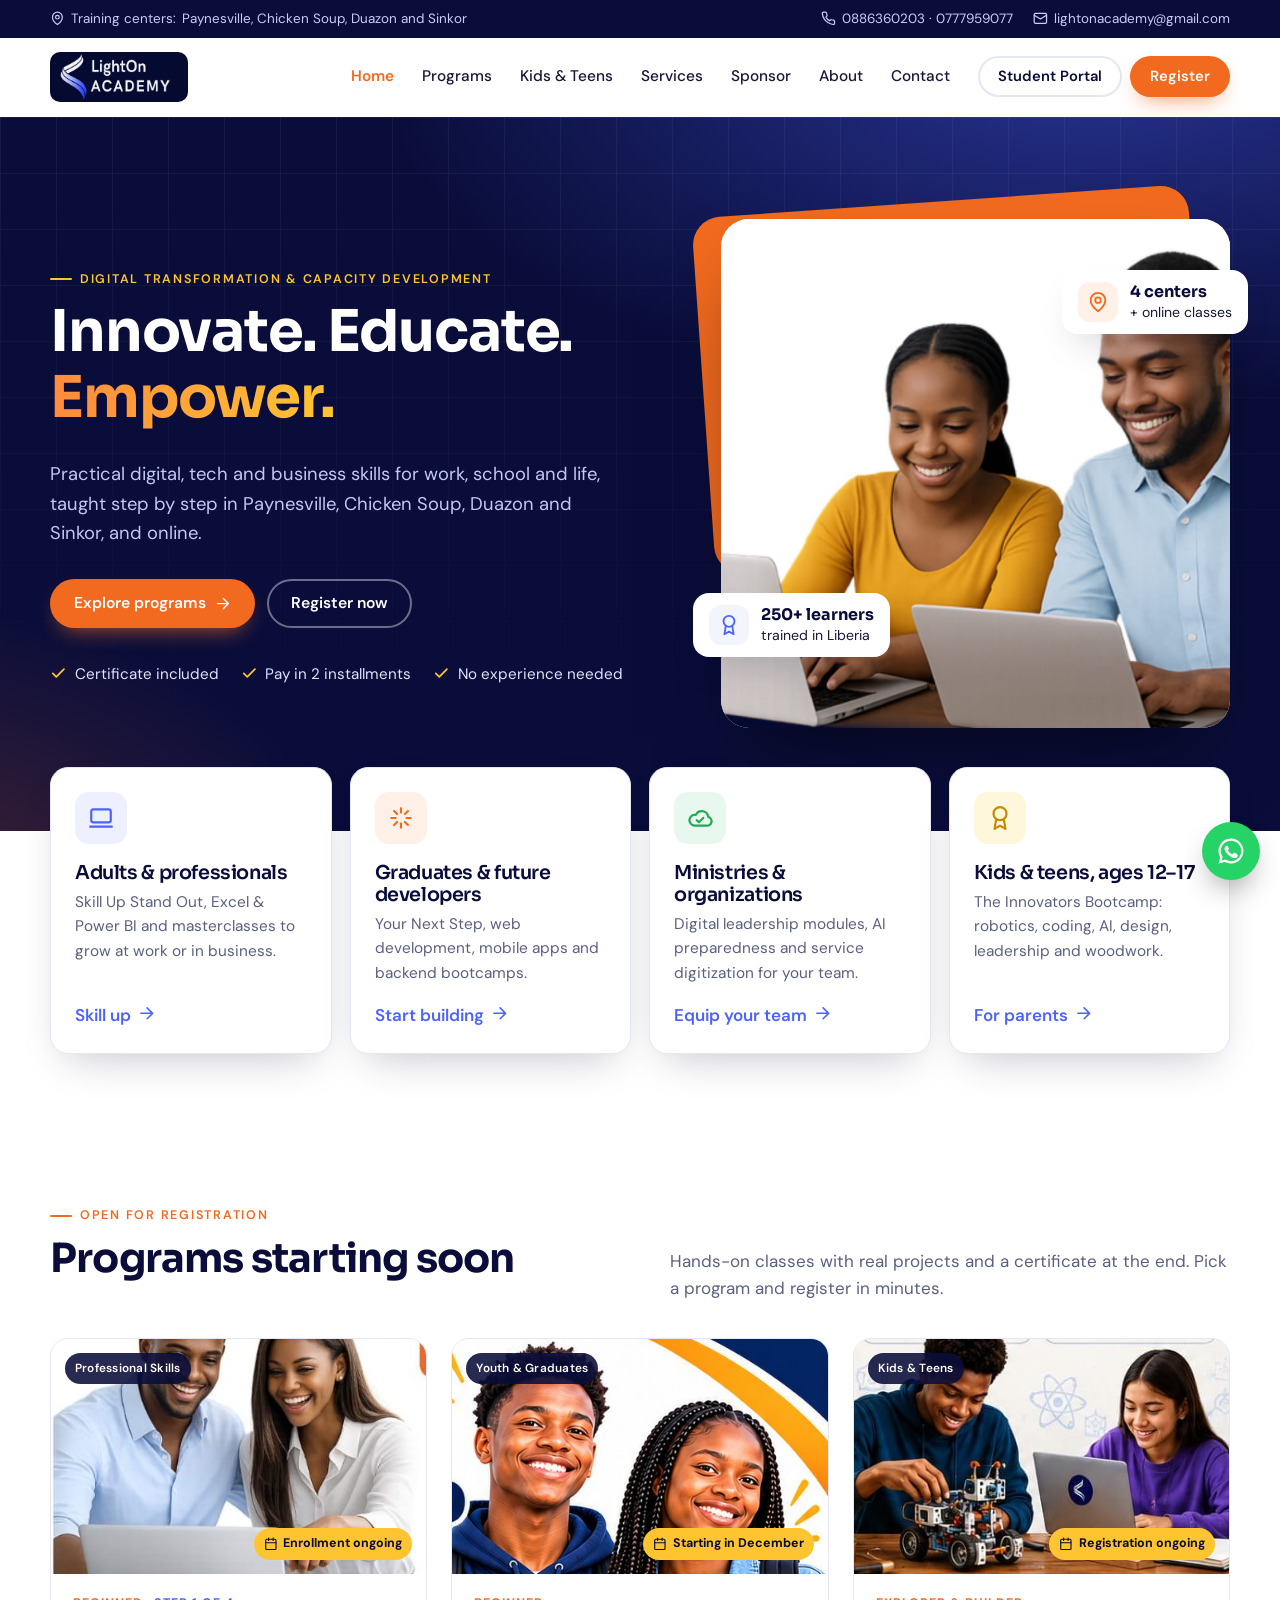
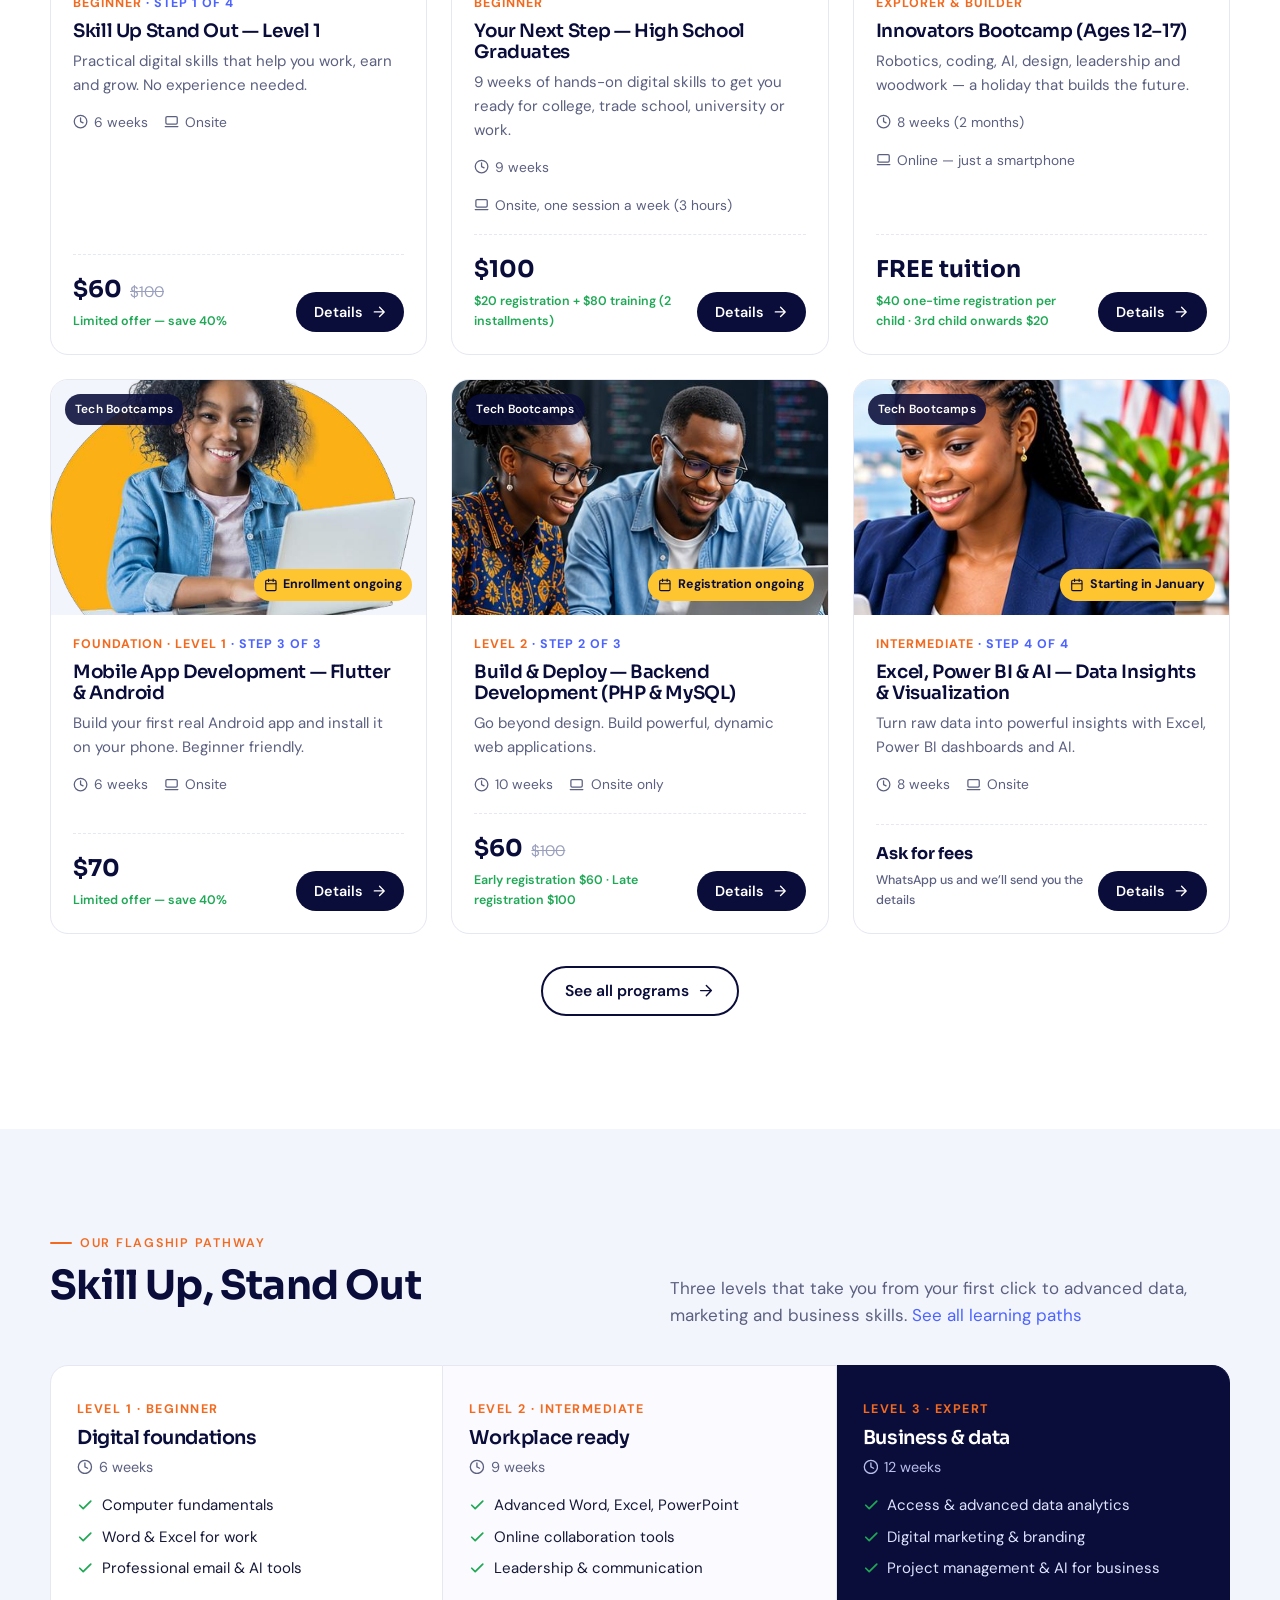
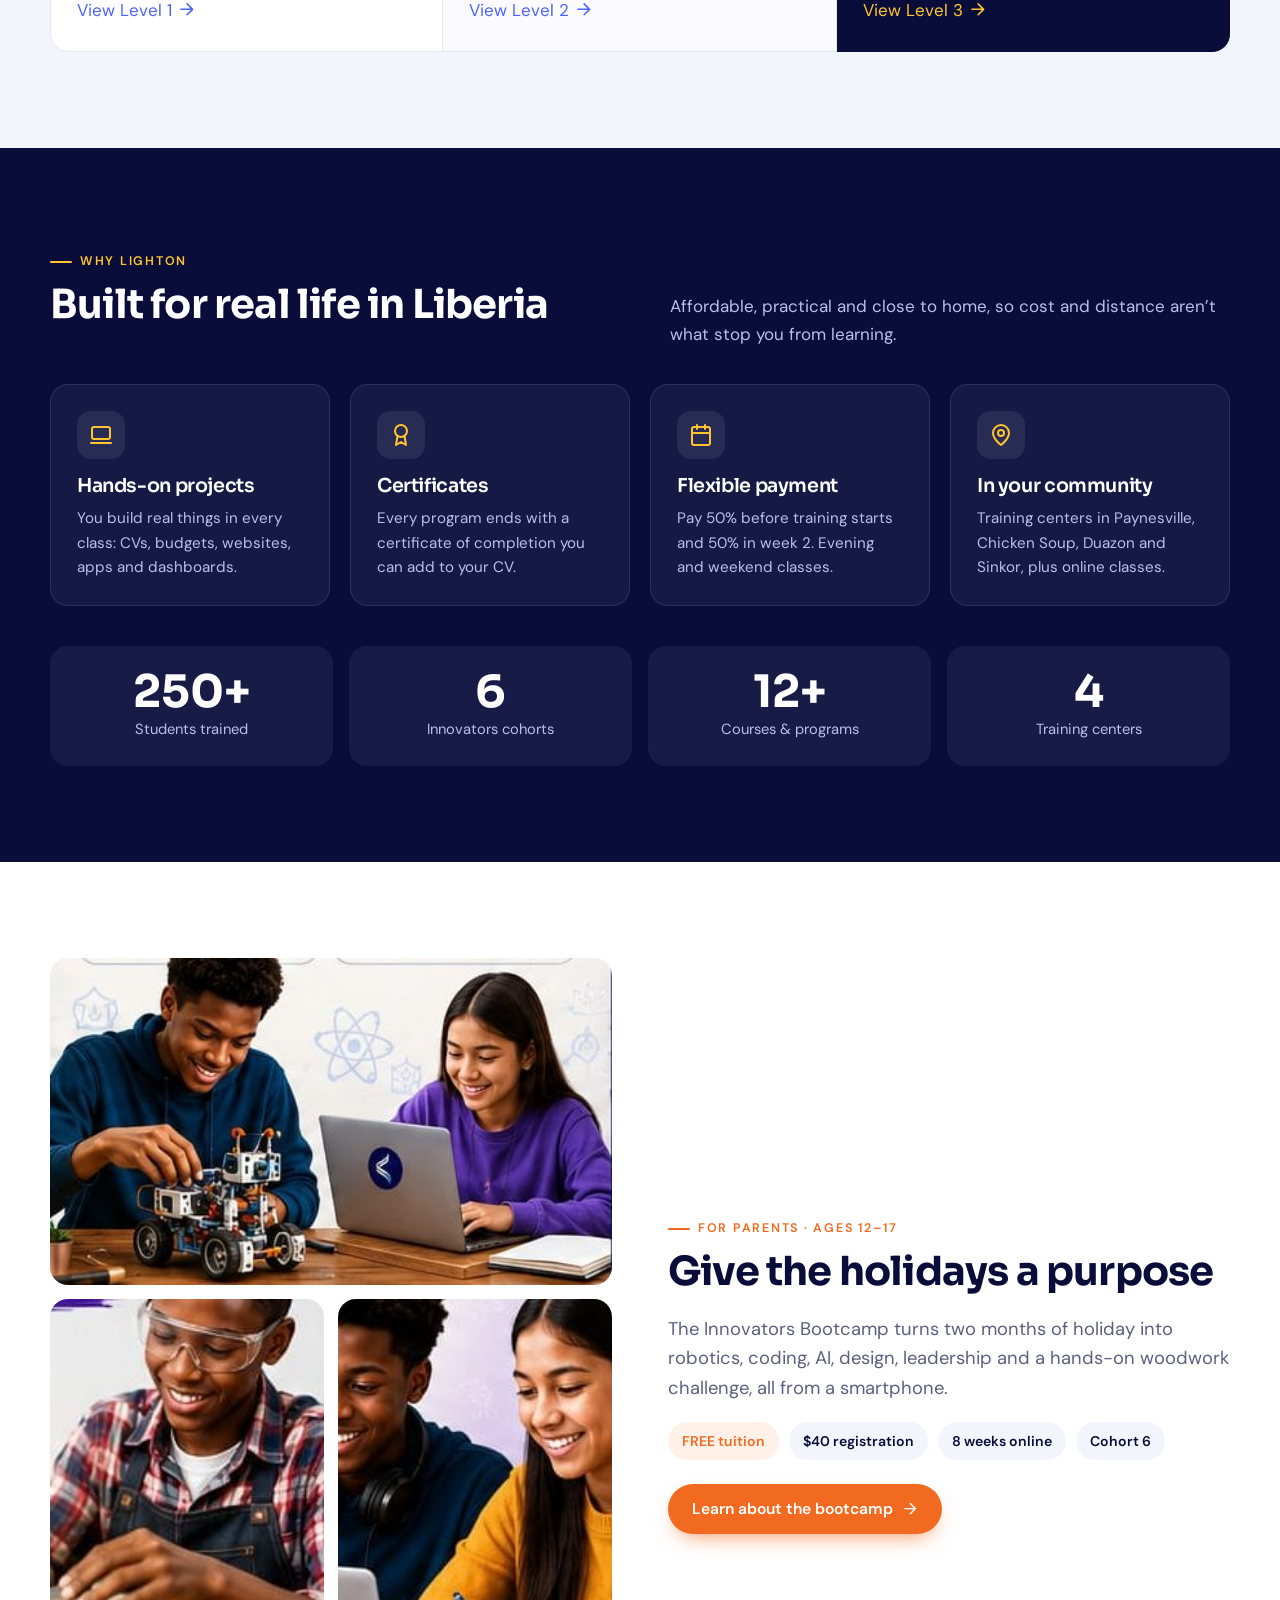
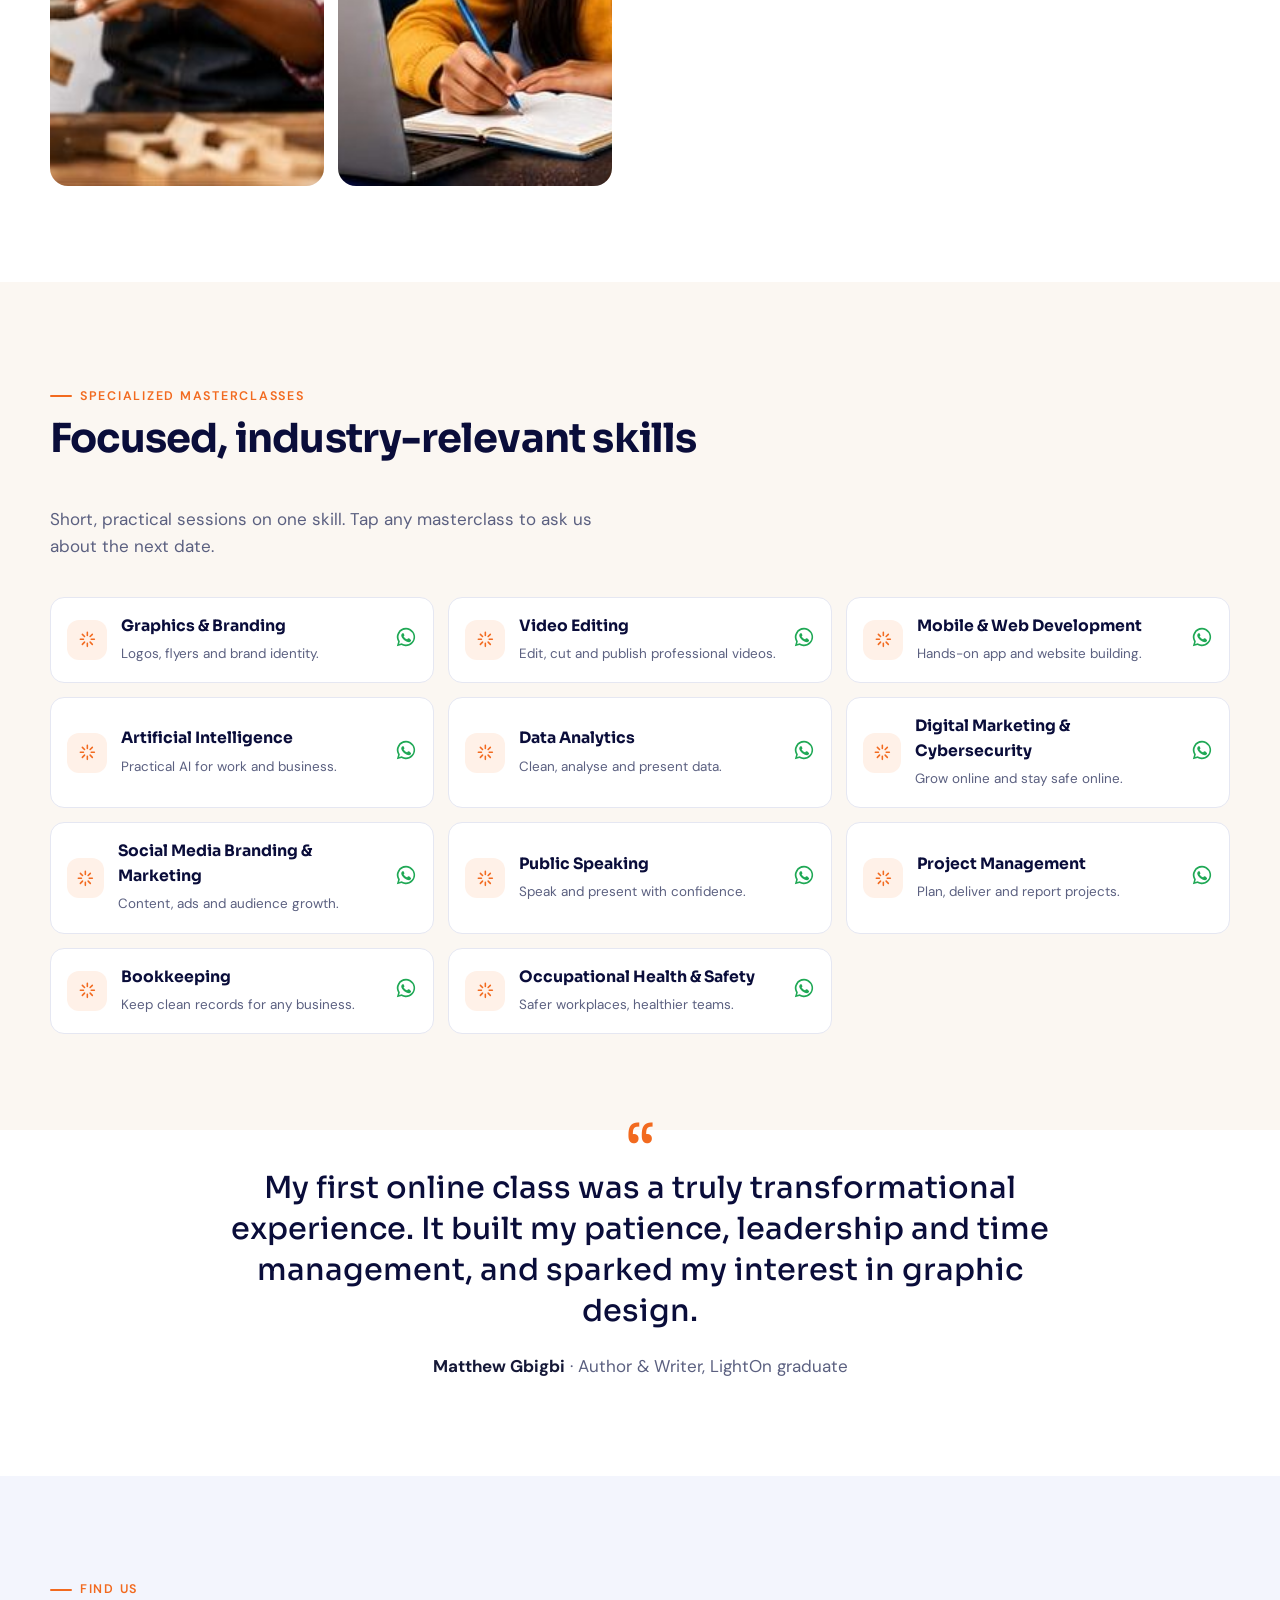
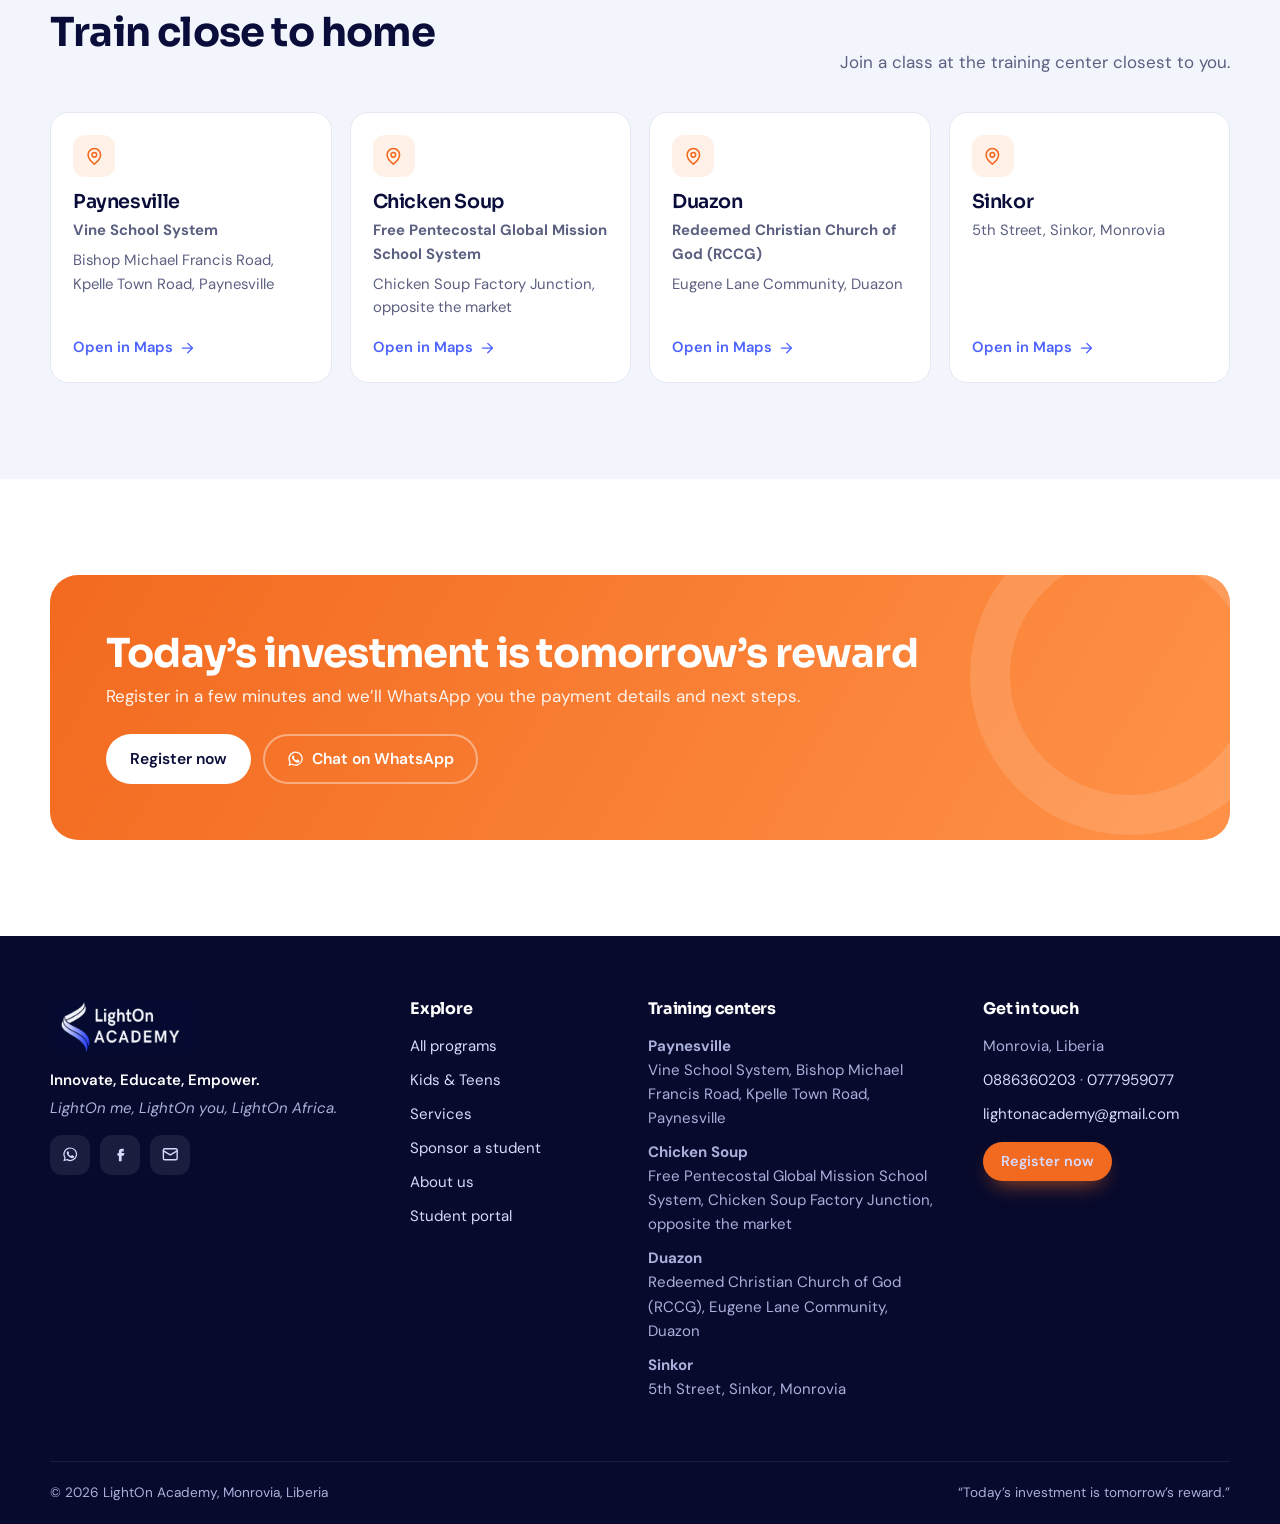
==== commit c49d47e2: "Add files via upload" ====
--- a/index.html
+++ b/index.html
@@ -1,1775 +1,194 @@
-<!DOCTYPE html>
-<html>
+<!doctype html>
+<html lang="en">
 <head>
 <meta charset="utf-8">
-<meta name="viewport" content="width=device-width, initial-scale=1, viewport-fit=cover">
-<meta name="theme-color" content="#070C33">
-<title>LightOn Academy Portal</title>
-<meta name="description" content="LightOn Academy portal: courses, assignments, attendance, progress, fees and registration.">
-<link rel="manifest" href="manifest.webmanifest">
-<link rel="icon" type="image/png" sizes="32x32" href="icons/favicon-32.png">
-<link rel="apple-touch-icon" href="icons/apple-touch-icon.png">
-<meta name="apple-mobile-web-app-capable" content="yes">
-<meta name="mobile-web-app-capable" content="yes">
-<meta name="apple-mobile-web-app-status-bar-style" content="black-translucent">
-<meta name="apple-mobile-web-app-title" content="LightOn">
-<script>document.write('<script src="config.js?v=6.1.0&t='+Date.now()+'"><\/script>');</script>
-<style>
-  /* Plus Jakarta Sans (variable, weights 200-800), bundled inside the app — SIL Open Font License 1.1 */
-  @font-face{font-family:"Plus Jakarta Sans";font-style:normal;font-display:swap;font-weight:200 800;
-    src:url([data-uri]) format("woff2");
-    unicode-range:U+0100-02BA,U+02BD-02C5,U+02C7-02CC,U+02CE-02D7,U+02DD-02FF,U+0304,U+0308,U+0329,U+1D00-1DBF,U+1E00-1E9F,U+1EF2-1EFF,U+2020,U+20A0-20AB,U+20AD-20C0,U+2113,U+2C60-2C7F,U+A720-A7FF;}
-  @font-face{font-family:"Plus Jakarta Sans";font-style:normal;font-display:swap;font-weight:200 800;
-    src:url([data-uri]) format("woff2");
-    unicode-range:U+0000-00FF,U+0131,U+0152-0153,U+02BB-02BC,U+02C6,U+02DA,U+02DC,U+0304,U+0308,U+0329,U+2000-206F,U+20AC,U+2122,U+2191,U+2193,U+2212,U+2215,U+FEFF,U+FFFD;}
-  /* ================= Design tokens ================= */
-  :root{
-    --navy:#070C33; --navy-2:#141C57; --navy-3:#2F49FF;
-    --amber:#3D5BFF; --gold:#3D5BFF; --gold-2:#8A9CFF; --gold-soft:#EDF0FF;
-    --bg:#F4F6FA; --card:#FFFFFF; --text:#0F172A; --muted:#64748B; --line:#E5E9F2; --line-2:#EEF1F6;
-    --ok:#12A150; --ok-soft:#E7F7EE; --warn:#C27803; --warn-soft:#FEF3E2; --bad:#E5484D; --bad-soft:#FDECEC;
-    --info:#2563EB; --info-soft:#EAF1FE;
-    --radius:16px; --radius-sm:10px;
-    --shadow:0 1px 2px rgba(16,24,40,.04),0 4px 14px rgba(16,24,40,.06);
-    --shadow-lg:0 12px 40px rgba(7,12,51,.2);
-    --side:252px;
-    --font:"Plus Jakarta Sans",system-ui,-apple-system,"Segoe UI",Roboto,Arial,sans-serif;
-  }
-  *{box-sizing:border-box}
-  html,body{margin:0;padding:0}
-  body{font-family:var(--font);background:var(--bg);color:var(--text);font-size:15px;line-height:1.5;-webkit-font-smoothing:antialiased}
-  a{color:var(--navy-3);text-decoration:none} a:hover{text-decoration:underline}
-  h1{font-size:26px;line-height:1.2;font-weight:800;letter-spacing:-.02em;margin:4px 0 6px}
-  h2{font-size:17px;font-weight:700;letter-spacing:-.01em;margin:26px 0 10px}
-  h3{font-size:15.5px;font-weight:700;margin:0 0 8px;letter-spacing:-.005em}
-  .muted{color:var(--muted)} .small{font-size:13px} .err{color:var(--bad);font-size:14px;margin-top:8px;min-height:18px}
-  svg.i{width:18px;height:18px;flex:none;stroke:currentColor;fill:none;stroke-width:1.9;stroke-linecap:round;stroke-linejoin:round;vertical-align:-3px}
+<meta name="viewport" content="width=device-width,initial-scale=1">
+<title>LightOn Academy | Digital Skills Training in Liberia</title>
+<meta name="description" content="Practical digital skills, coding and tech bootcamps for adults, graduates and kids in Paynesville, Chicken Soup, Duazon, Sinkor and online. Innovate, Educate, Empower.">
+<meta property="og:title" content="LightOn Academy | Digital Skills Training in Liberia">
+<meta property="og:description" content="Practical digital skills, coding and tech bootcamps for adults, graduates and kids in Paynesville, Chicken Soup, Duazon, Sinkor and online. Innovate, Educate, Empower.">
+<meta property="og:image" content="assets/img/photos/hero-couple.jpg">
+<meta property="og:type" content="website">
+<meta name="theme-color" content="#0a0d3a">
+<link rel="icon" href="assets/img/favicon.png">
+<link rel="apple-touch-icon" href="assets/img/apple-touch-icon.png">
+<link rel="preconnect" href="https://fonts.googleapis.com"><link rel="preconnect" href="https://fonts.gstatic.com" crossorigin><link href="https://fonts.googleapis.com/css2?family=DM+Sans:opsz,wght@9..40,400;9..40,500;9..40,600;9..40,700&family=Sora:wght@500;600;700&display=swap" rel="stylesheet">
+<link rel="stylesheet" href="assets/css/style.css">
+<script src="assets/js/config.js"></script>
+<script src="assets/js/app.js" defer></script>
+</head>
+<body data-page="home">
+<div id="site-header"></div>
+<main>
+<section class="hero">
+  <div class="wrap hero-grid">
+    <div>
+      <span class="eyebrow light">Digital transformation &amp; capacity development</span>
+      <h1>Innovate. Educate. <em>Empower.</em></h1>
+      <p class="lead">Practical digital, tech and business skills for work, school and life, taught step by step in <span data-center-list>Paynesville, Chicken Soup, Duazon and Sinkor</span>, and online.</p>
+      <div class="hero-ctas">
+        <a class="btn btn-orange" data-link="programs" href="programs.html">Explore programs <span data-icon="arrow"></span></a>
+        <a class="btn btn-outline-light" data-register href="https://lightonacademy.github.io/?page=register">Register now</a>
+      </div>
+      <ul class="hero-points">
+        <li><span data-icon="check"></span> Certificate included</li>
+        <li><span data-icon="check"></span> Pay in 2 installments</li>
+        <li><span data-icon="check"></span> No experience needed</li>
+      </ul>
+    </div>
+    <div class="hero-art">
+      <div class="photo"><img src="assets/img/photos/hero-couple.jpg" alt="Two LightOn Academy learners smiling at their laptops" width="1100" height="1094"></div>
+      <div class="float-card fc-1"><span class="ico" data-icon="award"></span><span><strong>250+ learners</strong>trained in Liberia</span></div>
+      <div class="float-card fc-2"><span class="ico" data-icon="pin"></span><span><strong><span data-center-count>4</span> centers</strong>+ online classes</span></div>
+    </div>
+  </div>
+</section>
 
-  /* ================= App shell ================= */
-  .side{position:fixed;inset:0 auto 0 0;width:var(--side);background:var(--navy);color:#C9D4E5;display:flex;flex-direction:column;z-index:30;
-    background-image:radial-gradient(120% 60% at 0% 0%,rgba(61,91,255,.22),transparent 60%)}
-  .brand{display:flex;align-items:center;gap:10px;padding:22px 22px 16px;color:#fff;font-weight:800;font-size:16px;letter-spacing:-.01em}
-  .brand img{height:44px;width:auto;display:block} .brand .portal{font-size:10.5px;font-weight:700;letter-spacing:.14em;text-transform:uppercase;color:#8A9CFF;border:1px solid rgba(138,156,255,.35);border-radius:6px;padding:2px 6px;margin-left:2px}
-  .mbrand img{height:30px;width:auto;display:block}
-  .brand .logo{width:36px;height:36px;border-radius:11px;background:linear-gradient(135deg,var(--gold-2),var(--gold));display:grid;place-items:center;color:var(--navy);box-shadow:0 6px 18px rgba(61,91,255,.55)}
-  .brand .logo svg{width:20px;height:20px;stroke-width:2.2}
-  .brand small{display:block;font-weight:500;font-size:11.5px;color:#93A4BF;letter-spacing:.02em}
-  .nav{flex:1;overflow:auto;padding:6px 12px}
-  .nav .sect{font-size:11px;text-transform:uppercase;letter-spacing:.08em;color:#6F829F;padding:14px 10px 6px}
-  .nav button{all:unset;box-sizing:border-box;display:flex;align-items:center;gap:12px;width:100%;padding:10px 12px;margin:2px 0;border-radius:10px;cursor:pointer;font-size:14.5px;font-weight:500;color:#C9D4E5;position:relative}
-  .nav button:hover{background:rgba(255,255,255,.06);color:#fff}
-  .nav button.on{background:rgba(255,255,255,.10);color:#fff;font-weight:600}
-  .nav button.on::before{content:"";position:absolute;left:-12px;top:8px;bottom:8px;width:4px;border-radius:0 4px 4px 0;background:linear-gradient(#fff,#3D5BFF)}
-  .nav .badge{margin-left:auto;background:var(--gold);color:#fff;font-size:11px;font-weight:700;border-radius:999px;padding:1px 7px}
-  .me{display:flex;align-items:center;gap:10px;padding:14px 16px;border-top:1px solid rgba(255,255,255,.08)}
-  .me .who{flex:1;min-width:0} .me .who b{display:block;color:#fff;font-size:13.5px;white-space:nowrap;overflow:hidden;text-overflow:ellipsis} .me .who span{font-size:12px;color:#93A4BF}
-  .iconbtn{all:unset;cursor:pointer;width:34px;height:34px;border-radius:9px;display:grid;place-items:center;color:inherit}
-  .iconbtn:hover{background:rgba(255,255,255,.08)}
-  .mainwrap{margin-left:var(--side);min-height:100vh;display:flex;flex-direction:column}
-  .topbar{position:sticky;top:0;z-index:20;height:64px;display:flex;align-items:center;gap:12px;padding:0 28px;background:rgba(244,246,250,.82);backdrop-filter:saturate(1.4) blur(10px);-webkit-backdrop-filter:saturate(1.4) blur(10px);border-bottom:1px solid transparent}
-  .topbar .crumb{flex:1;font-size:13.5px;color:var(--muted);font-weight:500} .topbar .crumb b{color:var(--text)}
-  .topbar .mbrand{display:none}
-  main{width:100%;max-width:1140px;margin:0 auto;padding:8px 28px 48px}
-  .av{width:38px;height:38px;border-radius:12px;display:grid;place-items:center;font-weight:700;font-size:13.5px;flex:none;color:var(--navy);background:var(--gold-soft)}
-  .av.sm{width:32px;height:32px;border-radius:10px;font-size:12px}
-  .av.c1{background:#E8EEFD;color:#2147B8} .av.c2{background:#E6F6EE;color:#0F7A40} .av.c3{background:#FFF0E0;color:#B25E09} .av.c4{background:#F3E8FD;color:#7A2DC2} .av.c5{background:#FDE8EF;color:#B5245A}
-  .bottomnav{display:none}
-  body.bare .side, body.bare .topbar, body.bare .bottomnav{display:none !important}
-  body.bare .mainwrap{margin-left:0}
-  body.bare main{max-width:none;padding:0}
-  body.solo .side{display:none} body.solo .mainwrap{margin-left:0} body.solo .topbar .mbrand{display:flex}
+<section class="section tight" style="padding-top:0">
+  <div class="wrap paths">
+    <a class="path reveal" href="programs.html?track=professional">
+      <span class="p-ico" data-icon="laptop"></span>
+      <h3>Adults &amp; professionals</h3>
+      <p>Skill Up Stand Out, Excel &amp; Power BI and masterclasses to grow at work or in business.</p>
+      <span class="go">Skill up <span data-icon="arrow"></span></span>
+    </a>
+    <a class="path reveal" href="programs.html?track=tech">
+      <span class="p-ico" data-icon="spark"></span>
+      <h3>Graduates &amp; future developers</h3>
+      <p>Your Next Step, web development, mobile apps and backend bootcamps.</p>
+      <span class="go">Start building <span data-icon="arrow"></span></span>
+    </a>
+    <a class="path reveal" href="programs.html?track=ministry">
+      <span class="p-ico" data-icon="cloud"></span>
+      <h3>Ministries &amp; organizations</h3>
+      <p>Digital leadership modules, AI preparedness and service digitization for your team.</p>
+      <span class="go">Equip your team <span data-icon="arrow"></span></span>
+    </a>
+    <a class="path reveal" href="kids.html">
+      <span class="p-ico" data-icon="award"></span>
+      <h3>Kids &amp; teens, ages 12–17</h3>
+      <p>The Innovators Bootcamp: robotics, coding, AI, design, leadership and woodwork.</p>
+      <span class="go">For parents <span data-icon="arrow"></span></span>
+    </a>
+  </div>
+</section>
 
-  /* ================= Cards & content ================= */
-  .card{background:var(--card);border:1px solid var(--line);border-radius:var(--radius);padding:18px;margin-bottom:14px;box-shadow:var(--shadow)}
-  .grid{display:grid;gap:14px;grid-template-columns:repeat(auto-fit,minmax(170px,1fr))}
-  .grid2{display:grid;gap:14px;grid-template-columns:repeat(auto-fit,minmax(320px,1fr));margin-top:14px} .grid2>.card{margin:0}
-  .kpi{display:flex;gap:12px;align-items:flex-start;background:var(--card);border:1px solid var(--line);border-radius:var(--radius);padding:16px;box-shadow:var(--shadow);margin:0 !important;min-width:0}
-  .kpi.card{display:block}
-  .kpi .ic{width:40px;height:40px;border-radius:12px;display:grid;place-items:center;flex:none;background:var(--info-soft);color:var(--info)}
-  .kpi .ic.gold{background:var(--gold-soft);color:var(--navy-3)} .kpi .ic.ok{background:var(--ok-soft);color:var(--ok)} .kpi .ic.bad{background:var(--bad-soft);color:var(--bad)} .kpi .ic.navy{background:#E8EDF6;color:var(--navy)}
-  .kpi .v{font-size:23px;font-weight:800;letter-spacing:-.02em;color:var(--text);line-height:1.15;word-break:break-word}
-  .kpi .l{font-size:12.5px;color:var(--muted);margin-top:3px;line-height:1.35}
-  .bar{height:8px;background:var(--line-2);border-radius:99px;overflow:hidden;margin:7px 0}
-  .bar>div{height:100%;border-radius:99px;background:linear-gradient(90deg,#9AAAFF,var(--navy-3));transition:width .5s ease}
-  .pill{display:inline-flex;align-items:center;gap:4px;padding:2px 9px;border-radius:999px;font-size:11.5px;font-weight:600;background:var(--line-2);color:#475467;white-space:nowrap;vertical-align:1px}
-  .pill.ok{background:var(--ok-soft);color:var(--ok)} .pill.warn{background:var(--warn-soft);color:var(--warn)} .pill.bad{background:var(--bad-soft);color:var(--bad)} .pill.info{background:var(--info-soft);color:var(--info)}
-  .list-item{display:flex;justify-content:space-between;gap:14px;align-items:flex-start;padding:14px 0;border-bottom:1px solid var(--line-2)} .list-item:last-child{border-bottom:none}
-  .row{display:flex;gap:12px;flex-wrap:wrap;align-items:flex-end} .row>*{flex:1;min-width:140px}
-  .actions{flex:0 1 auto !important;min-width:0 !important;display:flex;gap:8px;flex-wrap:wrap;justify-content:flex-end}
-  .lead-actions{display:flex;flex-direction:column;align-items:flex-end;min-width:120px;gap:6px}
-  .lead-actions select{width:auto;padding:6px 30px 6px 10px;font-size:13px;height:34px}
-  .clickable{cursor:pointer;transition:border-color .15s,transform .15s,box-shadow .15s} .clickable:hover{border-color:#C7D2E4;box-shadow:0 6px 20px rgba(16,24,40,.08)}
-  .hint{font-size:13px;color:var(--navy-2);background:var(--info-soft);border-radius:8px;padding:0 10px;margin-top:8px} .hint:empty{display:none} .hint:not(:empty){padding:8px 10px}
-  .banner{background:var(--warn-soft);color:var(--warn);padding:10px 14px;border-radius:12px;font-size:13.5px;margin:6px 0 14px;border:1px solid #F8DDB0}
-  .print-only{display:none}
+<section class="section">
+  <div class="wrap">
+    <div class="sec-head">
+      <div><span class="eyebrow">Open for registration</span><h2>Programs starting soon</h2></div>
+      <p>Hands-on classes with real projects and a certificate at the end. Pick a program and register in minutes.</p>
+    </div>
+    <div class="grid" data-courses="featured" data-limit="6"><div class="skeleton"></div></div>
+    <p class="center" style="margin-top:32px"><a class="btn btn-ghost-dark" href="programs.html">See all programs <span data-icon="arrow"></span></a></p>
+  </div>
+</section>
 
-  /* ================= Page header ================= */
-  .ph{display:flex;align-items:flex-end;gap:14px;flex-wrap:wrap;margin:6px 0 16px}
-  .ph h1{margin:0} .ph .sub{color:var(--muted);font-size:14px;margin-top:4px} .ph>div:first-child{flex:1;min-width:200px}
+<section class="section bg-soft">
+  <div class="wrap">
+    <div class="sec-head">
+      <div><span class="eyebrow">Our flagship pathway</span><h2>Skill Up, Stand Out</h2></div>
+      <p>Three levels that take you from your first click to advanced data, marketing and business skills. <a href="programs.html#paths">See all learning paths</a></p>
+    </div>
+    <div class="ladder">
+      <div class="rung reveal">
+        <span class="lvl">Level 1 · Beginner</span><h3>Digital foundations</h3>
+        <span class="dur"><span data-icon="clock"></span> 6 weeks</span>
+        <ul><li><span data-icon="check"></span>Computer fundamentals</li><li><span data-icon="check"></span>Word &amp; Excel for work</li><li><span data-icon="check"></span>Professional email &amp; AI tools</li></ul>
+        <a href="course.html?id=skill-up-level-1">View Level 1 <span data-icon="arrow"></span></a>
+      </div>
+      <div class="rung reveal">
+        <span class="lvl">Level 2 · Intermediate</span><h3>Workplace ready</h3>
+        <span class="dur"><span data-icon="clock"></span> 9 weeks</span>
+        <ul><li><span data-icon="check"></span>Advanced Word, Excel, PowerPoint</li><li><span data-icon="check"></span>Online collaboration tools</li><li><span data-icon="check"></span>Leadership &amp; communication</li></ul>
+        <a href="course.html?id=skill-up-level-2">View Level 2 <span data-icon="arrow"></span></a>
+      </div>
+      <div class="rung reveal">
+        <span class="lvl">Level 3 · Expert</span><h3>Business &amp; data</h3>
+        <span class="dur"><span data-icon="clock"></span> 12 weeks</span>
+        <ul><li><span data-icon="check"></span>Access &amp; advanced data analytics</li><li><span data-icon="check"></span>Digital marketing &amp; branding</li><li><span data-icon="check"></span>Project management &amp; AI for business</li></ul>
+        <a href="course.html?id=skill-up-level-3" style="color:var(--sun)">View Level 3 <span data-icon="arrow"></span></a>
+      </div>
+    </div>
+  </div>
+</section>
 
-  /* ================= Forms & buttons ================= */
-  label{display:block;font-size:12.5px;font-weight:600;color:#344054;margin:12px 0 6px}
-  input,textarea,select{width:100%;padding:10px 12px;border:1px solid #D7DDE8;border-radius:var(--radius-sm);font:inherit;font-size:14.5px;background:#fff;color:var(--text);transition:border-color .15s,box-shadow .15s;min-height:42px}
-  input:focus,textarea:focus,select:focus{outline:none;border-color:var(--navy-3);box-shadow:0 0 0 4px rgba(47,73,255,.14)}
-  textarea{min-height:90px;resize:vertical}
-  select{appearance:none;-webkit-appearance:none;background-image:url("data:image/svg+xml,%3Csvg xmlns='http://www.w3.org/2000/svg' width='12' height='12' viewBox='0 0 24 24' fill='none' stroke='%2364748B' stroke-width='2.5' stroke-linecap='round'%3E%3Cpath d='m6 9 6 6 6-6'/%3E%3C/svg%3E");background-repeat:no-repeat;background-position:right 12px center;padding-right:34px}
-  input[type=checkbox],input[type=radio]{width:auto;min-height:0;accent-color:var(--navy-2)}
-  input[type=file]{padding:8px;background:#FAFBFD}
-  .btn{display:inline-flex;align-items:center;justify-content:center;gap:7px;background:var(--navy);color:#fff;border:1px solid var(--navy);border-radius:var(--radius-sm);padding:0 16px;height:42px;font:inherit;font-size:14px;font-weight:600;cursor:pointer;transition:transform .08s,background .15s,box-shadow .15s;white-space:nowrap;text-decoration:none !important}
-  .btn:hover{background:var(--navy-2);box-shadow:0 4px 14px rgba(7,12,51,.2)} .btn:active{transform:translateY(1px)}
-  .btn:disabled{opacity:.55;cursor:default;box-shadow:none}
-  .btn.secondary{background:#fff;color:var(--text);border-color:#D7DDE8} .btn.secondary:hover{background:#F7F9FC;box-shadow:none}
-  .btn.gold{background:var(--gold);border-color:var(--gold);color:#fff} .btn.gold:hover{background:var(--gold-2)}
-  .btn.wa{background:#16A34A;border-color:#16A34A} .btn.wa:hover{background:#15803D}
-  .btn.danger{background:#fff;color:var(--bad);border-color:#F4B4B6} .btn.danger:hover{background:var(--bad-soft);box-shadow:none}
-  .btn.sm{height:34px;padding:0 12px;font-size:13px;border-radius:9px}
-  .linkbtn{background:none;border:none;color:var(--navy-3);cursor:pointer;font:inherit;font-size:13px;font-weight:600;padding:2px 0}
-  .linkbtn:hover{text-decoration:underline}
+<section class="section bg-navy">
+  <div class="wrap">
+    <div class="sec-head">
+      <div><span class="eyebrow light">Why LightOn</span><h2>Built for real life in Liberia</h2></div>
+      <p>Affordable, practical and close to home, so cost and distance aren’t what stop you from learning.</p>
+    </div>
+    <div class="features">
+      <div class="feature reveal"><span class="f-ico" data-icon="laptop"></span><h3>Hands-on projects</h3><p>You build real things in every class: CVs, budgets, websites, apps and dashboards.</p></div>
+      <div class="feature reveal"><span class="f-ico" data-icon="award"></span><h3>Certificates</h3><p>Every program ends with a certificate of completion you can add to your CV.</p></div>
+      <div class="feature reveal"><span class="f-ico" data-icon="cal"></span><h3>Flexible payment</h3><p>Pay 50% before training starts and 50% in week 2. Evening and weekend classes.</p></div>
+      <div class="feature reveal"><span class="f-ico" data-icon="pin"></span><h3>In your community</h3><p>Training centers in <span data-center-list>Paynesville, Chicken Soup, Duazon and Sinkor</span>, plus online classes.</p></div>
+    </div>
+    <div class="stats" data-stats style="margin-top:40px"></div>
+  </div>
+</section>
 
-  /* ================= Tabs, chips, segmented ================= */
-  .tabs{display:flex;gap:4px;background:#E9EDF4;padding:4px;border-radius:12px;margin:12px 0 16px;overflow-x:auto;width:max-content;max-width:100%;scrollbar-width:none}
-  .tabs::-webkit-scrollbar{display:none}
-  .tabs button{background:none;border:none;padding:8px 14px;cursor:pointer;font:inherit;font-size:13.5px;font-weight:600;color:#5B6B82;border-radius:9px;white-space:nowrap}
-  .tabs button.on{background:#fff;color:var(--navy);box-shadow:0 1px 3px rgba(16,24,40,.12)}
-  .chips{display:flex;gap:8px;flex-wrap:wrap;margin:12px 0}
-  .chip{border:1px solid #D7DDE8;background:#fff;border-radius:999px;padding:6px 13px;font:inherit;font-size:13px;font-weight:500;cursor:pointer;color:#344054}
-  .chip:hover{border-color:#B8C3D6} .chip.on{background:var(--navy);color:#fff;border-color:var(--navy)}
-  .seg{display:inline-flex;border:1px solid #D7DDE8;border-radius:10px;overflow:hidden;background:#fff}
-  .seg button{border:none;background:#fff;padding:8px 10px;font:inherit;font-size:12.5px;font-weight:600;cursor:pointer;border-right:1px solid #E5E9F2;color:#475467}
-  .seg button:last-child{border-right:none}
-  .seg button.on.Present{background:var(--ok);color:#fff} .seg button.on.Late{background:#F79009;color:#fff} .seg button.on.Absent{background:var(--bad);color:#fff} .seg button.on.Excused{background:var(--navy-3);color:#fff}
+<section class="section">
+  <div class="wrap split">
+    <div class="mosaic reveal">
+      <img src="assets/img/photos/robotics.jpg" alt="Teen building a robot while another codes on a laptop" loading="lazy">
+      <img src="assets/img/photos/woodwork.jpg" alt="Student building a wooden birdhouse" loading="lazy">
+      <img src="assets/img/photos/kids-laptop.jpg" alt="Two teens learning online" loading="lazy">
+    </div>
+    <div class="reveal">
+      <span class="eyebrow">For parents · Ages 12–17</span>
+      <h2>Give the holidays a purpose</h2>
+      <p class="lead">The Innovators Bootcamp turns two months of holiday into robotics, coding, AI, design, leadership and a hands-on woodwork challenge, all from a smartphone.</p>
+      <div class="pill-row"><span class="pill o">FREE tuition</span><span class="pill">$40 registration</span><span class="pill">8 weeks online</span><span class="pill">Cohort 6</span></div>
+      <a class="btn btn-orange" href="kids.html">Learn about the bootcamp <span data-icon="arrow"></span></a>
+    </div>
+  </div>
+</section>
 
-  /* ================= Tables ================= */
-  .tbl-wrap{overflow-x:auto}
-  table{width:100%;border-collapse:collapse;font-size:14px}
-  th,td{padding:11px 8px;border-bottom:1px solid var(--line-2);text-align:left;vertical-align:top}
-  th{font-size:11.5px;color:var(--muted);text-transform:uppercase;letter-spacing:.05em;font-weight:600}
-  tr:last-child td{border-bottom:none}
+<section class="section bg-cream">
+  <div class="wrap">
+    <div class="sec-head">
+      <div><span class="eyebrow">Specialized masterclasses</span><h2>Focused, industry-relevant skills</h2></div>
+      <p>Short, practical sessions on one skill. Tap any masterclass to ask us about the next date.</p>
+    </div>
+    <div class="mc-grid" data-masterclasses></div>
+  </div>
+</section>
 
-  /* ================= Modal → bottom sheet on phones ================= */
-  .modal-bg{position:fixed;inset:0;background:rgba(10,20,40,.45);backdrop-filter:blur(3px);-webkit-backdrop-filter:blur(3px);display:flex;align-items:flex-start;justify-content:center;padding:6vh 16px;z-index:60;overflow:auto;animation:fade .18s ease}
-  .modal{background:#fff;border-radius:20px;padding:22px;max-width:580px;width:100%;box-shadow:var(--shadow-lg);animation:pop .22s cubic-bezier(.2,.9,.3,1.2)}
-  .modal h3{font-size:18px;margin-bottom:6px}
-  @keyframes fade{from{opacity:0}} @keyframes pop{from{opacity:0;transform:translateY(10px) scale(.98)}} @keyframes up{from{transform:translateY(100%)}}
-  .toast{position:fixed;bottom:24px;left:50%;transform:translateX(-50%);background:var(--navy);color:#fff;padding:11px 18px;border-radius:12px;font-size:14px;font-weight:500;z-index:80;box-shadow:var(--shadow-lg);animation:pop .2s ease}
+<section class="section">
+  <div class="wrap">
+    <div class="sec-head"><div><span class="eyebrow">Life at LightOn</span><h2>Learning in action</h2></div><a class="btn btn-ghost-dark" href="about.html">More about us <span data-icon="arrow"></span></a></div>
+    <div class="gallery" data-gallery data-limit="6"></div>
+  </div>
+</section>
 
-  /* ================= Skeleton & spinner ================= */
-  .spinner{width:28px;height:28px;border:3px solid var(--line);border-top-color:var(--navy-3);border-radius:50%;animation:spin .8s linear infinite;margin:48px auto}
-  @keyframes spin{to{transform:rotate(360deg)}}
-  .sk{background:linear-gradient(90deg,#ECEFF5 0%,#F6F8FB 50%,#ECEFF5 100%);background-size:200% 100%;animation:shimmer 1.2s linear infinite;border-radius:10px}
-  @keyframes shimmer{to{background-position:-200% 0}}
+<section class="section" style="padding-top:0">
+  <div class="wrap quote reveal">
+    <blockquote>My first online class was a truly transformational experience. It built my patience, leadership and time management, and sparked my interest in graphic design.</blockquote>
+    <cite><strong>Matthew Gbigbi</strong> · Author &amp; Writer, LightOn graduate</cite>
+  </div>
+</section>
 
-  /* ================= Login ================= */
-  .auth{min-height:100vh;display:grid;grid-template-columns:1.05fr 1fr}
-  .auth-hero{position:relative;overflow:hidden;background:var(--navy);color:#fff;padding:48px 56px;display:flex;flex-direction:column;justify-content:space-between;
-    background-image:radial-gradient(60% 50% at 85% 15%,rgba(61,91,255,.55),transparent 70%),radial-gradient(70% 60% at 0% 100%,rgba(47,73,255,.25),transparent 70%)}
-  .auth-hero .brand{padding:0}
-  .auth-hero h2{font-size:40px;line-height:1.1;font-weight:800;letter-spacing:-.03em;margin:0 0 14px;max-width:460px}
-  .auth-hero h2 em{font-style:normal;background:linear-gradient(90deg,#fff,#8A9CFF);-webkit-background-clip:text;background-clip:text;color:transparent}
-  .auth-hero p{color:#C9D4E5;max-width:420px;font-size:15.5px}
-  .feat{display:flex;gap:10px;align-items:center;color:#DCE4F0;font-size:14px;margin:10px 0}
-  .feat .dotic{width:30px;height:30px;border-radius:9px;background:rgba(255,255,255,.08);display:grid;place-items:center;color:#8A9CFF}
-  .auth-form{display:flex;align-items:center;justify-content:center;padding:40px 24px}
-  .auth-card{width:100%;max-width:400px}
-  .auth-card h1{font-size:28px} .auth-card .btn{width:100%;height:46px;margin-top:14px}
-  .pinput{letter-spacing:.3em;font-weight:700}
+<section class="section bg-soft">
+  <div class="wrap">
+    <div class="sec-head">
+      <div><span class="eyebrow">Find us</span><h2>Train close to home</h2></div>
+      <p>Join a class at the training center closest to you.</p>
+    </div>
+    <div class="centers-grid" data-centers></div>
+  </div>
+</section>
 
-  /* ================= Student home ================= */
-  .hero{position:relative;overflow:hidden;border-radius:22px;padding:26px;color:#fff;margin:6px 0 18px;background:var(--navy);
-    background-image:radial-gradient(60% 80% at 100% 0%,rgba(61,91,255,.55),transparent 60%),radial-gradient(60% 80% at 0% 100%,rgba(47,73,255,.28),transparent 60%);box-shadow:var(--shadow-lg)}
-  .hero h1{color:#fff;font-size:28px} .hero .sub{color:#C9D4E5;font-size:14px}
-  .hero-in{display:flex;gap:22px;align-items:center;flex-wrap:wrap}
-  .hero-in>div:first-child{flex:1;min-width:220px}
-  .hero .stats{display:flex;gap:10px;margin-top:16px;flex-wrap:wrap}
-  .hero .stat{background:rgba(255,255,255,.08);border:1px solid rgba(255,255,255,.12);border-radius:12px;padding:8px 12px;font-size:12.5px;color:#C9D4E5}
-  .hero .stat b{display:block;color:#fff;font-size:17px}
-  .ring{position:relative;width:118px;height:118px;flex:none}
-  .ring svg{width:100%;height:100%;transform:rotate(-90deg)}
-  .ring .t{position:absolute;inset:0;display:grid;place-items:center;text-align:center;line-height:1.1}
-  .ring .t b{font-size:26px;font-weight:800} .ring .t span{display:block;font-size:11px;opacity:.75;font-weight:500}
-  .ring.sm{width:66px;height:66px} .ring.sm .t b{font-size:13.5px;letter-spacing:-.02em} .ring.sm .t span{display:none}
-  .course-head{display:flex;gap:14px;align-items:center}
-  .course-head>div:nth-child(2){flex:1;min-width:0}
-  .mini{display:grid;grid-template-columns:repeat(3,1fr);gap:10px;margin:14px 0 4px}
-  .mini>div{background:#F7F9FC;border:1px solid var(--line-2);border-radius:12px;padding:10px 12px}
-  .mini b{display:block;font-size:17px} .mini span{font-size:12px;color:var(--muted)}
-  .checklist{padding-left:18px;margin:6px 0} .checklist li{margin:4px 0} .checklist .n{color:var(--bad)}
-  details summary{cursor:pointer;font-weight:600;color:var(--navy-2)}
-
-  /* ================= Admin bits ================= */
-  .pinbox{background:linear-gradient(135deg,#F1F4FF,#E9EEFF);border:1px solid var(--line);border-radius:16px;padding:16px;text-align:center;margin:12px 0}
-  .pinbox .big{font-size:28px;font-weight:800;letter-spacing:.06em;color:var(--navy);word-break:break-all}
-  .copyrow{display:flex;gap:8px} .copyrow input{font-size:13px}
-  .course-opt{display:flex;gap:12px;align-items:flex-start;border:1.5px solid var(--line);border-radius:14px;padding:13px 14px;margin:8px 0;font-weight:400;cursor:pointer;color:var(--text);font-size:14.5px;transition:border-color .15s,background .15s}
-  .course-opt:hover{border-color:#C7D2E4} .course-opt:has(input:checked){border-color:var(--navy-3);background:#F5F8FF}
-  .course-opt input{margin-top:4px}
-  .ratechip{border:1px solid #CBD3FF;background:var(--gold-soft);color:var(--navy-3);border-radius:999px;padding:6px 12px;font:inherit;font-size:12.5px;font-weight:700;cursor:pointer}
-  .receipt table td{padding:7px 4px}
-  .receipt .rh{display:flex;justify-content:space-between;align-items:flex-start;border-bottom:2px solid var(--navy);padding-bottom:12px;margin-bottom:8px}
-  .lead .who{display:flex;gap:12px;align-items:flex-start;flex:1;min-width:0}
-
-  /* ================= Finance ================= */
-  .hb{margin:10px 0} .hb-l{display:flex;justify-content:space-between;gap:8px;font-size:13px} .hb-l span{overflow:hidden;text-overflow:ellipsis;white-space:nowrap}
-  .hb-t{position:relative;height:8px;background:var(--line-2);border-radius:99px;margin-top:5px}
-  .hb-f{height:100%;border-radius:99px;background:var(--navy-3)} .hb-f.inc{background:var(--ok)} .hb-f.exp{background:#8A9CFF} .hb-f.over{background:var(--bad)}
-  .hb-b{position:absolute;top:-3px;bottom:-3px;width:2px;background:var(--navy);border-radius:2px}
-  .trend{display:flex;gap:6px;align-items:flex-end;height:160px;margin:12px 0}
-  .tcol{flex:1;display:flex;flex-direction:column;align-items:center;height:100%;min-width:0}
-  .tbars{flex:1;display:flex;gap:3px;align-items:flex-end;width:100%;justify-content:center}
-  .tb{width:40%;max-width:14px;border-radius:5px 5px 2px 2px;min-height:2px} .tb.inc,.dot.inc{background:var(--ok)} .tb.exp,.dot.exp{background:#9AAAFF}
-  .tl{font-size:10.5px;color:var(--muted);margin-top:6px;white-space:nowrap}
-  .dot{display:inline-block;width:10px;height:10px;border-radius:3px;vertical-align:-1px}
-  .voided{opacity:.5} .voided b{text-decoration:line-through}
-
-  /* ================= Public registration ================= */
-  .pub-hero{background:var(--navy);color:#fff;padding:46px 20px 110px;text-align:center;
-    background-image:radial-gradient(50% 70% at 85% 0%,rgba(61,91,255,.55),transparent 70%),radial-gradient(60% 80% at 0% 100%,rgba(47,73,255,.28),transparent 70%)}
-  .pub-hero .brand{justify-content:center;padding:0 0 18px}
-  .pub-hero h1{color:#fff;font-size:34px;max-width:640px;margin:0 auto 8px}
-  .pub-hero p{color:#C9D4E5;margin:0 auto;max-width:520px}
-  .pub-card{max-width:680px;margin:-80px auto 40px;position:relative;padding:26px}
-  .done{text-align:center;padding:30px 10px} .done .big{width:72px;height:72px;border-radius:50%;background:var(--ok-soft);color:var(--ok);display:grid;place-items:center;margin:0 auto 14px}
-  .done .big svg{width:36px;height:36px}
-
-  .sheetnav{display:grid;grid-template-columns:repeat(auto-fill,minmax(120px,1fr));gap:10px;margin-top:10px}
-  .sheetnav button{all:unset;cursor:pointer;display:flex;flex-direction:column;align-items:center;gap:8px;padding:16px 8px;border:1px solid var(--line);border-radius:14px;font-size:13.5px;font-weight:600;color:var(--text)}
-  .sheetnav button svg{width:24px;height:24px;color:var(--navy-3)} .sheetnav button:hover{background:#F7F9FC}
-  body.solo .topbar{background:rgba(7,12,51,.97);color:#fff} body.solo .topbar .crumb{color:#AEB8DA} body.solo .topbar .crumb b{color:#fff}
-  .nextdue{display:flex;gap:8px;align-items:center;background:#F5F7FF;border:1px solid #E1E6FF;color:var(--navy-2);border-radius:12px;padding:9px 12px;font-size:13.5px;margin-top:10px}
-  .empty{text-align:center;padding:34px 16px;color:var(--muted)} .empty svg{width:34px;height:34px;color:#A9B4C8;margin-bottom:6px}
-  .course-tile{position:relative;overflow:hidden} .course-tile::after{content:"";position:absolute;right:-30px;top:-30px;width:110px;height:110px;border-radius:50%;background:radial-gradient(circle,rgba(61,91,255,.10),transparent 70%)}
-  .greet{display:flex;align-items:flex-end;gap:14px;flex-wrap:wrap;margin:8px 0 18px} .greet>div:first-child{flex:1;min-width:220px} .greet h1{margin:0} .greet p{margin:4px 0 0;color:var(--muted)}
-  .permgrp{border:1px solid var(--line);border-radius:12px;padding:10px 12px;margin:8px 0} .permgrp>b{display:block;font-size:12px;text-transform:uppercase;letter-spacing:.06em;color:var(--muted);margin-bottom:4px}
-  .perm{display:flex;gap:10px;align-items:flex-start;font-weight:500;font-size:14px;color:var(--text);margin:6px 0;cursor:pointer} .perm input{margin-top:3px}
-  /* ================= Responsive ================= */
-  @media (max-width:980px){
-    .side{display:none}
-    .mainwrap{margin-left:0}
-    .topbar{padding:0 16px;height:58px;background:rgba(7,12,51,.97);color:#fff}
-    .topbar .crumb{display:none} .topbar .mbrand{display:flex;flex:1;align-items:center;gap:10px;font-weight:800;color:#fff}
-    .topbar .mbrand .logo{width:30px;height:30px;border-radius:9px;background:linear-gradient(135deg,var(--gold-2),var(--gold));display:grid;place-items:center;color:var(--navy)}
-    .topbar .iconbtn:hover{background:rgba(255,255,255,.1)}
-    main{padding:14px 14px calc(96px + env(safe-area-inset-bottom))}
-    body.solo main{padding-bottom:40px}
-    .bottomnav{display:flex;position:fixed;left:0;right:0;bottom:0;z-index:40;background:rgba(255,255,255,.96);backdrop-filter:blur(10px);-webkit-backdrop-filter:blur(10px);border-top:1px solid var(--line);padding:6px 6px calc(6px + env(safe-area-inset-bottom))}
-    .bottomnav button{all:unset;flex:1;display:flex;flex-direction:column;align-items:center;gap:3px;padding:6px 2px;font-size:11px;font-weight:600;color:#7A8AA3;cursor:pointer;border-radius:10px}
-    .bottomnav button svg{width:22px;height:22px}
-    .bottomnav button.on{color:var(--navy)} .bottomnav button.on svg{stroke:var(--navy);stroke-width:2.3}
-    body.solo .bottomnav{display:none}
-    .auth{grid-template-columns:1fr} .auth-hero{padding:30px 24px 70px} .auth-hero h2{font-size:28px} .auth-hero .feats{display:none}
-    .auth-form{padding:0 16px 30px;margin-top:-50px;position:relative;z-index:2} .auth-card{background:#fff;border-radius:20px;padding:22px;box-shadow:var(--shadow-lg)}
-  }
-  @media (max-width:600px){
-    h1{font-size:22px} .hero{padding:20px;border-radius:18px} .hero h1{font-size:23px} .ring{width:96px;height:96px} .ring .t b{font-size:21px}
-    .card{padding:15px;border-radius:14px}
-    .kpi{padding:13px} .kpi .ic{width:34px;height:34px;border-radius:10px} .kpi .v{font-size:19px}
-    .grid{grid-template-columns:repeat(2,minmax(0,1fr));gap:10px}
-    .grid2{grid-template-columns:1fr}
-    .modal-bg{align-items:flex-end;padding:0}
-    .modal{border-radius:22px 22px 0 0;max-height:92vh;overflow:auto;padding:20px 18px calc(20px + env(safe-area-inset-bottom));animation:up .26s cubic-bezier(.2,.9,.3,1)}
-    .modal::before{content:"";display:block;width:40px;height:4px;border-radius:4px;background:#D7DDE8;margin:-8px auto 12px}
-    table.stack tr:first-child{display:none}
-    table.stack,table.stack tbody,table.stack tr,table.stack td{display:block;width:100%}
-    table.stack tr{border:1px solid var(--line);border-radius:12px;padding:10px 12px;margin-bottom:10px}
-    table.stack td{border:none;padding:3px 0;text-align:left !important}
-    table.stack td[data-l]::before{content:attr(data-l);display:block;font-size:11px;color:var(--muted);text-transform:uppercase;letter-spacing:.04em}
-    .list-item{flex-wrap:wrap}
-    .lead-actions{min-width:0;flex-direction:row;align-items:center;flex-wrap:wrap;width:100%;justify-content:flex-start}
-    .mini{grid-template-columns:repeat(3,minmax(0,1fr))} .mini b{font-size:15px}
-    .pub-hero h1{font-size:26px} .pub-card{margin:-80px 12px 30px;padding:18px}
-    .toast{bottom:90px}
-  }
-  @media (max-width:600px){
-    .hero h1,.hero .sub{padding-right:96px} .hero .stats{gap:6px} .hero .stat{padding:7px 10px} .hero .ring{position:absolute;right:16px;top:18px;width:88px;height:88px} .hero .ring .t b{font-size:18px} .hero .ring .t span{font-size:9.5px}
-    .auth-form{position:relative;z-index:2}
-  }
-  @media (min-width:1100px){ .grid.g3{grid-template-columns:repeat(3,1fr)} }
-  @media (max-width:380px){ .grid{grid-template-columns:1fr} .seg button{padding:7px 6px} }
-
-  /* ================= Print ================= */
-  @media print{
-    *{-webkit-print-color-adjust:exact;print-color-adjust:exact}
-    body *{visibility:hidden}
-    .receipt,.receipt *,.printable,.printable *{visibility:visible}
-    .receipt,.printable{position:absolute;left:0;top:0;width:100%}
-    .noprint{display:none !important} .print-only{display:block}
-    .printable .card,.printable .kpi{break-inside:avoid;box-shadow:none}
-    .modal-bg{background:none;backdrop-filter:none} .modal{box-shadow:none}
-  }
-</style>
-</head>
-<body class="bare">
-<aside class="side" id="side"></aside>
-<div class="mainwrap">
-  <header class="topbar" id="topbar"></header>
-  <main id="app"><div class="spinner"></div></main>
-</div>
-<nav class="bottomnav" id="bottomnav"></nav>
-
-<script>
-var LOGO={light:'[data-uri]',dark:'[data-uri]',mark:'[data-uri]'};
-/* ---------- helpers ---------- */
-var S = { token:null, data:null, course:null, tab:null };
-function store(k,v){ try{ if(v===null) localStorage.removeItem(k); else localStorage.setItem(k, JSON.stringify(v)); }catch(e){} }
-function load(k){ try{ var v=localStorage.getItem(k); return v?JSON.parse(v):null; }catch(e){ return null; } }
-function esc(s){ return String(s==null?'':s).replace(/[&<>"']/g,function(c){return {'&':'&amp;','<':'&lt;','>':'&gt;','"':'&quot;',"'":'&#39;'}[c];}); }
-function $(id){ return document.getElementById(id); }
-function d(v){ if(!v||typeof v==='object'&&!(v instanceof Date)) return '—'; var x=new Date(v); return isNaN(x)? esc(v) : x.toLocaleDateString(undefined,{day:'numeric',month:'short',year:'numeric'}); }
-function dt(v){ if(!v) return '—'; var x=new Date(v); return isNaN(x)? esc(v) : x.toLocaleString(undefined,{day:'numeric',month:'short',hour:'2-digit',minute:'2-digit'}); }
-function isoDay(v){ var x=v?new Date(v):new Date(); return x.getFullYear()+'-'+('0'+(x.getMonth()+1)).slice(-2)+'-'+('0'+x.getDate()).slice(-2); }
-function pct(v){ return v===null||v===undefined||v===''? '—' : Math.round(v)+'%'; }
-function toast(msg){ var t=document.createElement('div'); t.className='toast'; t.textContent=msg; document.body.appendChild(t); setTimeout(function(){t.remove();},2800); }
-/* Two ways to reach the server: inside Apps Script (google.script.run) or as the installed app (JSON over HTTPS). */
-var IS_PWA = !(window.google && google.script && google.script.run) && (typeof window.LIGHTON_API!=='undefined' || location.hostname.indexOf('script.google')<0);
-function call(fn){
-  var args=[].slice.call(arguments,1);
-  var fail=function(rej,m){
-    m=String(m||'Error').replace(/^Exception:\s*/,'');
-    if(m.indexOf('SESSION_EXPIRED')>=0 && fn!=='apiLogout'){ store('lo_token',null); S.token=null; renderLogin('Your session expired. Please log in again.'); }
-    rej(new Error(m));
-  };
-  return new Promise(function(res,rej){
-    if(!IS_PWA){
-      google.script.run.withSuccessHandler(res).withFailureHandler(function(e){ fail(rej,(e&&e.message)||String(e)); })[fn].apply(null,args);
-      return;
-    }
-    var api=apiUrl();
-    if(!api){ showNotConnected(); return; }   // screen replaced; leave the request pending
-    fetch(api,{method:'POST',redirect:'follow',headers:{'Content-Type':'text/plain;charset=utf-8'},body:JSON.stringify({fn:fn,args:args})})
-      .then(function(r){ if(!r.ok) throw new Error('Server error ('+r.status+')'); return r.json(); })
-      .then(function(j){ if(j&&j.ok) res(j.result); else fail(rej,(j&&j.error)||'Unknown server error'); })
-      .catch(function(e){ var m=(e&&e.message)||String(e); fail(rej,/fetch|network|load failed/i.test(m)?'Network error — check your internet connection.':m); });
-  });
-}
-function linkify(u){
-  if(!u) return '';
-  return String(u).split(' | ').map(function(p){ return /^https?:\/\//.test(p)?'<a href="'+esc(p)+'" target="_blank" rel="noopener">Open</a>':esc(p); }).join(' · ');
-}
-function statusPill(s){
-  var m={Submitted:'info',Late:'warn',Graded:'ok',Returned:'warn',Present:'ok',Late_:'warn',Absent:'bad',Excused:'info',Enrolled:'info',Completed:'ok',Graduated:'ok'};
-  return '<span class="pill '+(m[s]||'')+'">'+esc(s)+'</span>';
-}
-function modal(html){ var bg=document.createElement('div'); bg.className='modal-bg'; bg.innerHTML='<div class="modal">'+html+'</div>';
-  bg.addEventListener('click',function(e){ if(e.target===bg) bg.remove(); }); document.body.appendChild(bg); return bg; }
-function closeModal(){ var m=document.querySelector('.modal-bg'); if(m) m.remove(); }
-
-
-var ICO={
- home:'<path d="M3 10.5 12 3l9 7.5"/><path d="M5 9.5V20h14V9.5"/><path d="M10 20v-6h4v6"/>',
- inbox:'<path d="M22 12h-6l-2 3h-4l-2-3H2"/><path d="M5.5 5.1 2 12v6a2 2 0 0 0 2 2h16a2 2 0 0 0 2-2v-6l-3.5-6.9A2 2 0 0 0 16.8 4H7.2a2 2 0 0 0-1.7 1.1z"/>',
- userplus:'<circle cx="9" cy="8" r="4"/><path d="M2 21a7 7 0 0 1 14 0"/><path d="M19 8v6M16 11h6"/>',
- cap:'<path d="M22 10 12 5 2 10l10 5 10-5z"/><path d="M6 12v5c3 2 9 2 12 0v-5"/><path d="M22 10v6"/>',
- receipt:'<path d="M5 3h14v18l-3-2-2 2-2-2-2 2-2-2-3 2z"/><path d="M9 8h6M9 12h6M9 16h4"/>',
- wallet:'<path d="M20 7H5a2 2 0 0 1 0-4h13v4"/><path d="M3 5v14a2 2 0 0 0 2 2h15V7"/><circle cx="16" cy="14" r="1.4"/>',
- book:'<path d="M4 19.5A2.5 2.5 0 0 1 6.5 17H20V3H6.5A2.5 2.5 0 0 0 4 5.5z"/><path d="M4 19.5A2.5 2.5 0 0 0 6.5 22H20v-5"/>',
- users:'<circle cx="9" cy="7" r="4"/><path d="M3 21v-1a6 6 0 0 1 12 0v1"/><path d="M16 3.1a4 4 0 0 1 0 7.8M21 21v-1a6 6 0 0 0-4-5.6"/>',
- cog:'<circle cx="12" cy="12" r="3"/><path d="M12 2v3M12 19v3M4.2 4.2l2.1 2.1M17.7 17.7l2.1 2.1M2 12h3M19 12h3M4.2 19.8l2.1-2.1M17.7 6.3l2.1-2.1"/>',
- grid:'<rect x="3" y="3" width="7" height="7" rx="1.5"/><rect x="14" y="3" width="7" height="7" rx="1.5"/><rect x="3" y="14" width="7" height="7" rx="1.5"/><rect x="14" y="14" width="7" height="7" rx="1.5"/>',
- key:'<circle cx="7.5" cy="15.5" r="4.5"/><path d="m10.7 12.3 9.8-9.8M17 6l3 3M14.5 8.5l2 2"/>',
- logout:'<path d="M9 21H5a2 2 0 0 1-2-2V5a2 2 0 0 1 2-2h4"/><path d="m16 17 5-5-5-5M21 12H9"/>',
- arrow:'<path d="M5 12h14M13 6l6 6-6 6"/>',
- upload:'<path d="M21 15v4a2 2 0 0 1-2 2H5a2 2 0 0 1-2-2v-4"/><path d="m17 8-5-5-5 5M12 3v12"/>',
- chart:'<path d="M3 3v18h18"/><path d="m7 15 4-4 3 3 5-6"/>',
- check:'<path d="M20 6 9 17l-5-5"/>',
- calendar:'<rect x="3" y="4" width="18" height="18" rx="2"/><path d="M16 2v4M8 2v4M3 10h18"/>',
- clock:'<circle cx="12" cy="12" r="9"/><path d="M12 7v5l3 2"/>',
- cash:'<rect x="2" y="6" width="20" height="12" rx="2"/><circle cx="12" cy="12" r="2.5"/><path d="M6 12h.01M18 12h.01"/>',
- alert:'<path d="M12 9v4M12 17h.01"/><path d="M10.3 3.9 1.8 18a2 2 0 0 0 1.7 3h17a2 2 0 0 0 1.7-3L13.7 3.9a2 2 0 0 0-3.4 0z"/>',
- plus:'<path d="M12 5v14M5 12h14"/>',
- target:'<circle cx="12" cy="12" r="9"/><circle cx="12" cy="12" r="5"/><circle cx="12" cy="12" r="1"/>',
- file:'<path d="M14 3H6a2 2 0 0 0-2 2v14a2 2 0 0 0 2 2h12a2 2 0 0 0 2-2V9z"/><path d="M14 3v6h6M8 13h8M8 17h5"/>',
- down:'<path d="M12 19V5M5 12l7 7 7-7"/>', up:'<path d="M12 5v14M5 12l7-7 7 7"/>',
- heart:'<path d="M20.8 4.6a5.5 5.5 0 0 0-7.8 0L12 5.7l-1-1.1a5.5 5.5 0 0 0-7.8 7.8l1 1.1L12 21l7.8-7.5 1-1.1a5.5 5.5 0 0 0 0-7.8z"/>',
- shield:'<path d="M12 22s8-4 8-10V5l-8-3-8 3v7c0 6 8 10 8 10z"/><path d="m9 12 2 2 4-4"/>',
- family:'<circle cx="8" cy="6" r="3"/><circle cx="17" cy="8" r="2.5"/><path d="M2 21v-2a5 5 0 0 1 10 0v2M13 21v-1.5a4 4 0 0 1 8 0V21"/>',
- phone:'<path d="M22 16.9v3a2 2 0 0 1-2.2 2 19.8 19.8 0 0 1-8.6-3.1 19.5 19.5 0 0 1-6-6A19.8 19.8 0 0 1 2.1 4.2 2 2 0 0 1 4.1 2h3a2 2 0 0 1 2 1.7c.1 1 .4 1.9.7 2.8a2 2 0 0 1-.5 2.1L8 9.9a16 16 0 0 0 6 6l1.3-1.3a2 2 0 0 1 2.1-.4c.9.3 1.8.6 2.8.7a2 2 0 0 1 1.7 2z"/>',
- dot:'<circle cx="12" cy="12" r="3"/>'
-};
-function ic(n,cls){ return '<svg class="i'+(cls?' '+cls:'')+'" viewBox="0 0 24 24">'+(ICO[n]||ICO.dot)+'</svg>'; }
-function initials(n){ var p=String(n||'?').trim().split(/\s+/); return ((p[0]||'?').charAt(0)+(p.length>1?p[p.length-1].charAt(0):'')).toUpperCase(); }
-function avatar(n,sm){ var h=0; String(n||'').split('').forEach(function(c){ h=(h*31+c.charCodeAt(0))%5; }); return '<div class="av c'+(h+1)+(sm?' sm':'')+'">'+esc(initials(n))+'</div>'; }
-function ring(p,dark){ var size=120,st=11,r=(size-st)/2,c=2*Math.PI*r,off=c*(1-Math.max(0,Math.min(p||0,100))/100);
-  return '<svg viewBox="0 0 '+size+' '+size+'"><defs><linearGradient id="rg" x1="0" y1="0" x2="1" y2="1"><stop offset="0" stop-color="'+(dark?'#2F49FF':'#ffffff')+'"/><stop offset="1" stop-color="#3D5BFF"/></linearGradient></defs>'+
-    '<circle cx="60" cy="60" r="'+r+'" stroke="'+(dark?'#E8ECF7':'rgba(255,255,255,.14)')+'" stroke-width="'+st+'" fill="none"/>'+
-    '<circle cx="60" cy="60" r="'+r+'" stroke="url(#rg)" stroke-width="'+st+'" stroke-linecap="round" fill="none" stroke-dasharray="'+c.toFixed(1)+'" stroke-dashoffset="'+off.toFixed(1)+'"/></svg>'; }
-function greeting(){ var h=new Date().getHours(); return h<12?'Good morning':h<17?'Good afternoon':'Good evening'; }
-function skel(){ return '<div style="padding-top:8px"><div class="sk" style="height:30px;width:40%;margin-bottom:16px"></div><div class="grid">'+
-  [1,2,3,4].map(function(){return '<div class="sk" style="height:86px;border-radius:16px"></div>';}).join('')+'</div>'+
-  '<div class="sk" style="height:220px;border-radius:16px;margin-top:16px"></div></div>'; }
-function empty(icn,msg){ return '<div class="empty">'+ic(icn)+'<div>'+msg+'</div></div>'; }
-
-/* ---------- chrome: sidebar, top bar, bottom tabs ---------- */
-var NAV_META={Overview:['home','Overview'],Leads:['inbox','Leads'],Register:['userplus','Register'],Students:['cap','Students'],Sponsors:['heart','Sponsors'],Fees:['receipt','Fees'],Finance:['wallet','Finance'],Courses:['book','Courses'],Staff:['users','Staff & roles'],Settings:['cog','Settings']};
-var MOBILE_ORDER=['Overview','Leads','Students','Finance','Fees','Register','Sponsors','Courses','Staff','Settings'];
-var NAV_GROUPS=[['',['Overview']],['Admissions',['Leads','Register','Students','Sponsors']],['Money',['Fees','Finance']],['Academy',['Courses','Staff','Settings']]];
-function navBtn(v){ var n=S.data.summary&&S.data.summary.leadStatus&&S.data.summary.leadStatus.New;
-  return '<button class="'+(S.view===v?'on':'')+'" onclick="go(\''+v+'\')">'+ic(NAV_META[v][0])+'<span>'+NAV_META[v][1]+'</span>'+(v==='Leads'&&n?'<span class="badge">'+n+'</span>':'')+'</button>'; }
-function chrome(){
-  var u=S.data.user, views=myViews(), name=u.name||u.loginId;
-  document.body.className=views?'app':'app solo';
-  var groups=!views?[]:NAV_GROUPS.map(function(g){ return [g[0],g[1].filter(function(v){return views.indexOf(v)>=0;})]; }).filter(function(g){return g[1].length;});
-  $('side').innerHTML='<div class="brand"><img src="'+LOGO.light+'" alt="'+esc(S.data.academy)+'"></div><nav class="nav">'+
-    groups.map(function(g){ return (g[0]?'<div class="sect">'+g[0]+'</div>':'')+g[1].map(navBtn).join(''); }).join('')+'</nav>'+
-    '<div class="me">'+avatar(name,true)+'<div class="who"><b>'+esc(name)+'</b><span>'+esc(u.role)+'</span></div>'+
-    '<button class="iconbtn" title="Change PIN" onclick="openChangePin()">'+ic('key')+'</button><button class="iconbtn" title="Log out" onclick="logout()">'+ic('logout')+'</button></div>';
-  $('topbar').innerHTML='<div class="mbrand"><img src="'+LOGO.light+'" alt="'+esc(S.data.academy)+'"></div>'+
-    '<div class="crumb">'+(views?esc(u.role)+' · <b>'+esc(S.view||'')+'</b>':'<b>'+esc(S.data.academy)+'</b> portal')+' &nbsp;·&nbsp; '+new Date().toLocaleDateString(undefined,{weekday:'long',day:'numeric',month:'long'})+'</div>'+
-    '<button class="iconbtn" title="Account" onclick="accountSheet()" style="width:auto">'+avatar(name,true)+'</button>';
-  if(views){
-    var prim=mobilePrimary(), more=views.filter(function(v){return prim.indexOf(v)<0;});
-    $('bottomnav').innerHTML=prim.map(function(v){ return '<button class="'+(S.view===v?'on':'')+'" onclick="go(\''+v+'\')">'+ic(NAV_META[v][0])+'<span>'+NAV_META[v][1]+'</span></button>'; }).join('')+
-      (more.length?'<button class="'+(more.indexOf(S.view)>=0?'on':'')+'" onclick="moreSheet()">'+ic('grid')+'<span>More</span></button>':'');
-  } else $('bottomnav').innerHTML='';
-}
-function mobilePrimary(){ var v=myViews()||[]; var p=MOBILE_ORDER.filter(function(x){return v.indexOf(x)>=0;}); return v.length<=5?p:p.slice(0,4); }
-function moreSheet(){ var u=S.data.user, prim=mobilePrimary();
-  modal('<h3>More</h3><div class="sheetnav">'+myViews().filter(function(v){return prim.indexOf(v)<0;}).map(function(v){ return '<button onclick="closeModal();go(\''+v+'\')">'+ic(NAV_META[v][0])+'<span>'+NAV_META[v][1]+'</span></button>'; }).join('')+'</div>'); }
-function accountSheet(){ var u=S.data.user, name=u.name||u.loginId;
-  modal('<div style="display:flex;gap:12px;align-items:center">'+avatar(name)+'<div><b>'+esc(name)+'</b><div class="small muted">'+esc(u.role)+' · '+esc(u.loginId)+'</div></div></div>'+
-    '<div class="sheetnav" style="margin-top:16px"><button onclick="closeModal();openChangePin()">'+ic('key')+'<span>Change PIN</span></button><button onclick="closeModal();logout()">'+ic('logout')+'<span>Log out</span></button>'+
-    (canInstall()?'<button onclick="closeModal();installApp()">'+ic('down')+'<span>Install app</span></button>':'')+'</div>'); }
-
-/* Finds the Apps Script URL in config.js even if it was pasted with extra text around it. */
-function apiUrl(){
-  var raw=String(window.LIGHTON_API||'');
-  var m=raw.match(/https:\/\/script\.google\.com\/(?:a\/[^\/]+\/)?macros\/s\/[A-Za-z0-9_-]+\/exec/);
-  return m?m[0]:'';
-}
-function showNotConnected(){
-  var raw=String(window.LIGHTON_API||'(nothing)'), dev=/\/dev\b/.test(raw);
-  document.body.className='bare';
-  $('app').innerHTML='<div class="auth-form" style="min-height:90vh;margin-top:0"><div class="auth-card"><h1>Not connected yet</h1>'+
-    '<p class="small">The app could not find a valid Apps Script web app address in <b>config.js</b>.</p>'+
-    '<label>What the app sees right now</label><div class="hint" style="word-break:break-all;padding:8px 10px">'+esc(raw.slice(0,160))+'</div>'+
-    (dev?'<p class="err">This is a <b>/dev</b> (test) address. Use the <b>/exec</b> address from Deploy ▸ Manage deployments.</p>':'')+
-    '<p class="small muted" style="margin-top:12px">config.js must contain one line like:<br><code style="font-size:12px;word-break:break-all">window.LIGHTON_API = \'https://script.google.com/macros/s/AKfy…/exec\';</code></p>'+
-    '<p class="small muted">Already fixed it on GitHub? Wait 1–2 minutes, then tap <b>Repair &amp; reload</b> to clear the saved copy on this device.</p>'+
-    '<button class="btn" onclick="repairApp()">Repair &amp; reload</button></div></div>';
-}
-function repairApp(){
-  var jobs=[];
-  try{ if('serviceWorker' in navigator) jobs.push(navigator.serviceWorker.getRegistrations().then(function(rs){ return Promise.all(rs.map(function(r){ return r.unregister(); })); })); }catch(e){}
-  try{ if(window.caches) jobs.push(caches.keys().then(function(ks){ return Promise.all(ks.map(function(k){ return caches.delete(k); })); })); }catch(e){}
-  Promise.all(jobs).catch(function(){}).then(function(){ location.replace(location.pathname+'?fresh='+Date.now()+(MODE==='register'?'&page=register':'')); });
-}
-
-/* ---------- installable app (PWA) ---------- */
-var INSTALL=null;
-function isStandalone(){ return (window.matchMedia&&matchMedia('(display-mode: standalone)').matches)||navigator.standalone===true; }
-function isIOS(){ return /iphone|ipad|ipod/i.test(navigator.userAgent); }
-function canInstall(){ return IS_PWA && !isStandalone() && (INSTALL||isIOS()); }
-function installBtn(cls){ return canInstall()?'<button class="btn '+(cls||'secondary')+'" onclick="installApp()">'+ic('down')+' Install the app</button>':''; }
-function installApp(){
-  if(INSTALL){ INSTALL.prompt(); INSTALL.userChoice.then(function(){ INSTALL=null; refreshInstallUi(); }); return; }
-  modal('<h3>Install on your iPhone / iPad</h3><ol class="small" style="line-height:1.9;padding-left:18px"><li>Tap the <b>Share</b> button at the bottom of Safari (square with an arrow).</li>'+
-    '<li>Scroll and tap <b>Add to Home Screen</b>.</li><li>Tap <b>Add</b>. The LightOn icon appears on your home screen.</li></ol><button class="btn" onclick="closeModal()">Got it</button>');
-}
-function refreshInstallUi(){ [].forEach.call(document.querySelectorAll('[data-install]'),function(el){ el.innerHTML=installBtn(el.getAttribute('data-install')); }); }
-function setupPwa(){
-  if(!IS_PWA) return;
-  window.addEventListener('beforeinstallprompt',function(e){ e.preventDefault(); INSTALL=e; refreshInstallUi(); });
-  window.addEventListener('appinstalled',function(){ INSTALL=null; refreshInstallUi(); toast('App installed 🎉'); });
-  if('serviceWorker' in navigator){
-    navigator.serviceWorker.register('sw.js').then(function(reg){
-      reg.addEventListener('updatefound',function(){ var w=reg.installing; if(!w) return;
-        w.addEventListener('statechange',function(){ if(w.state==='installed'&&navigator.serviceWorker.controller) updateBar(w); }); });
-    }).catch(function(){});
-    var reloaded=false;
-    navigator.serviceWorker.addEventListener('controllerchange',function(){ if(reloaded) return; reloaded=true; location.reload(); });
-  }
-  window.addEventListener('online',function(){ if(S.offline&&S.token){ toast('Back online'); S.offline=false; boot(); } });
-}
-function updateBar(worker){
-  var b=document.createElement('div'); b.className='toast'; b.style.cssText+='display:flex;gap:12px;align-items:center;bottom:90px';
-  b.innerHTML='<span>A new version of the app is ready.</span><button class="btn sm gold">Update</button>';
-  b.querySelector('button').onclick=function(){ worker.postMessage('skipWaiting'); b.remove(); };
-  document.body.appendChild(b);
-}
-
-/* ---------- auth ---------- */
-function renderLogin(msg){
-  document.body.className='bare';
-  $('app').innerHTML='<div class="auth"><div class="auth-hero"><div class="brand"><img src="'+LOGO.light+'" alt="'+esc(ACADEMY)+'" style="height:58px"></div>'+
-    '<div><h2>Learn. Build. <em>Light the way.</em></h2><p>Your courses, assignments, attendance and progress towards graduation — in one place, on any device.</p>'+
-    '<div class="feats" style="margin-top:22px"><div class="feat"><span class="dotic">'+ic('target')+'</span>See your progress to graduation</div>'+
-    '<div class="feat"><span class="dotic">'+ic('upload')+'</span>Hand in assignments from your phone</div>'+
-    '<div class="feat"><span class="dotic">'+ic('chart')+'</span>Teachers and office, all connected</div></div></div>'+
-    '<div class="small" style="color:#7F8BB5">© '+new Date().getFullYear()+' '+esc(ACADEMY)+'</div></div>'+
-    '<div class="auth-form"><div class="auth-card"><h1>Welcome back</h1><p class="muted small">Students sign in with their Student ID (e.g. LOA-2026-0001). Staff use their email.</p>'+
-    '<label>Login ID</label><input id="lid" autocomplete="username" value="'+esc(load('lo_last')||'')+'" placeholder="Student ID or email">'+
-    '<label>PIN</label><input id="lpin" class="pinput" type="password" inputmode="numeric" autocomplete="current-password" placeholder="••••••">'+
-    '<div class="err" id="lerr">'+esc(msg||'')+'</div>'+
-    '<button class="btn" id="lbtn" onclick="doLogin()">Sign in '+ic('arrow')+'</button>'+
-    '<p class="muted small" style="margin-top:18px;text-align:center">Forgot your PIN? Ask the LightOn office to reset it.</p>'+
-    '<div data-install="secondary" style="display:flex;justify-content:center;margin-top:6px">'+installBtn()+'</div></div></div></div>';
-  $('lpin').addEventListener('keydown',function(e){ if(e.key==='Enter') doLogin(); });
-}
-function doLogin(){
-  var id=$('lid').value.trim(), pin=$('lpin').value.trim();
-  $('lbtn').disabled=true; $('lerr').textContent='';
-  call('apiLogin',id,pin).then(function(r){
-    S.token=r.token; store('lo_token',r.token); store('lo_last',id); boot();
-  }).catch(function(e){ $('lerr').textContent=e.message; $('lbtn').disabled=false; });
-}
-function logout(){ var t=S.token; S.token=null; S.view=null; store('lo_token',null); store('lo_cache',null); if(t) call('apiLogout',t).catch(function(){}); renderLogin(); }
-function openChangePin(){
-  modal('<h3>Change PIN</h3><label>Current PIN</label><input id="op" type="password" inputmode="numeric">'+
-    '<label>New PIN (4–8 digits)</label><input id="np" type="password" inputmode="numeric">'+
-    '<label>Repeat new PIN</label><input id="np2" type="password" inputmode="numeric"><div class="err" id="perr"></div>'+
-    '<div class="row" style="margin-top:10px"><button class="btn secondary" onclick="closeModal()">Cancel</button><button class="btn" onclick="savePin()">Save</button></div>');
-}
-function savePin(){
-  if($('np').value!==$('np2').value){ $('perr').textContent='New PINs do not match.'; return; }
-  call('apiChangePin',S.token,$('op').value,$('np').value).then(function(){ closeModal(); toast('PIN changed'); })
-   .catch(function(e){ $('perr').textContent=e.message; });
-}
-
-/* ---------- boot ---------- */
-function boot(){
-  if(!S.data) { document.body.className='bare'; $('app').innerHTML='<div class="spinner" style="margin-top:30vh"></div>'; } else $('app').innerHTML=skel();
-  call('apiBootstrap',S.token).then(function(data){
-    S.data=data; S.offline=false; store('lo_cache',data); render();
-  }).catch(function(e){
-    if(!S.token) return;
-    var cached=load('lo_cache'), net=/network|failed to fetch|timeout|offline|connection/i.test(e.message);
-    if(cached && net){ S.data=cached; S.offline=true; render(); return; }
-    document.body.className='bare';
-    $('app').innerHTML='<div class="auth-form" style="min-height:80vh"><div class="auth-card"><h1>Something went wrong</h1><p class="muted small">The portal could not load your account. Message from the server:</p>'+
-      '<p class="err" style="background:var(--bad-soft);padding:10px 12px;border-radius:10px">'+esc(e.message)+'</p>'+
-      '<button class="btn" onclick="boot()">Try again</button><button class="btn secondary" style="margin-top:8px" onclick="logout()">Log out</button>'+
-      '<p class="small muted" style="margin-top:14px">Admins: send this message to your developer, or check that Apps Script contains only Code.gs and Index.html and that a new version was deployed.</p></div></div>';
-  });
-}
-function render(){
-  var u=S.data.user;
-  if(isStaff()){ var v=myViews(); if(v && v.indexOf(S.view)<0) S.view=v[0]; }
-  chrome();
-  if(u.role==='Parent') return renderParent();
-  if(u.role==='Sponsor') return renderSponsor();
-  if(u.role==='Student') renderStudent(); else renderStaff();
-}
-function offlineBanner(){
-  if(!S.offline) return versionBanner();
-  return S.offline? '<div class="banner">You are viewing saved data from '+dt(S.data.serverTime)+'. Connect to the internet to submit work or see updates. <a href="#" onclick="S.offline=false;boot();return false;">Retry</a></div>' : '';
-}
-
-/* ---------- STUDENT ---------- */
-function renderStudent(){ S.cur=S.data.student; $('app').innerHTML=offlineBanner()+studentPage(S.cur,false); }
-function studentPage(st,parentMode){
-  var p=st.profile, cs=st.courses;
-  var avg=cs.length?Math.round(cs.reduce(function(t,c){return t+c.stats.progressPct;},0)/cs.length):0;
-  var att=cs.filter(function(c){return c.stats.attendancePct!==null;});
-  var attAvg=att.length?Math.round(att.reduce(function(t,c){return t+c.stats.attendancePct;},0)/att.length):null;
-  var todo=0; cs.forEach(function(c){ c.assignments.forEach(function(a){ if(!a.submission && a.Required!=='No') todo++; }); });
-  var h='<div class="hero"><div class="hero-in"><div><div class="sub">'+(parentMode?'Your child':greeting()+',')+'</div><h1>'+esc(parentMode?p.FullName:String(p.FullName).split(' ')[0]+' 👋')+'</h1>'+
-    '<div class="sub">Student ID <b style="color:#fff">'+esc(p.StudentID)+'</b> · '+esc(p.Status)+'</div>'+
-    '<div class="stats"><div class="stat"><b>'+cs.length+'</b>Course'+(cs.length===1?'':'s')+'</div><div class="stat"><b>'+pct(attAvg)+'</b>Attendance</div><div class="stat"><b>'+todo+'</b>To hand in</div></div></div>'+
-    '<div class="ring">'+ring(avg)+'<div class="t"><div><b>'+avg+'%</b><span>to graduation</span></div></div></div></div></div>';
-  if(!cs.length) h+='<div class="card">'+empty('book','You are not enrolled in any course yet.')+'</div>';
-  cs.forEach(function(c,i){
-    var s=c.stats, today=new Date(new Date().toDateString());
-    var next=c.assignments.filter(function(a){ return !a.submission && a.DueDate && new Date(a.DueDate)>=today; })[0];
-    h+='<div class="card course-tile"><div class="course-head"><div class="ring sm">'+ring(s.progressPct,true)+'<div class="t"><b style="color:var(--navy)">'+s.progressPct+'%</b></div></div>'+
-      '<div><h3 style="margin:0">'+esc(c.CourseName)+'</h3><div class="muted small">'+[c.Teacher?'Teacher: '+esc(c.Teacher):'', c.StartDate?d(c.StartDate)+(c.EndDate?' – '+d(c.EndDate):''):''].filter(String).join(' · ')+'</div>'+
-      '<div style="margin-top:6px">'+(s.eligible?'<span class="pill ok">'+ic('cap')+' Ready to graduate</span>':statusPill(c.EnrollmentStatus))+'</div></div></div>'+
-      '<div class="mini"><div><b>'+pct(s.attendancePct)+'</b><span>Attendance · need '+s.minAttendance+'%</span></div><div><b>'+s.requiredDone+'/'+s.requiredTotal+'</b><span>Assignments done</span></div><div><b>'+pct(s.avgScorePct)+'</b><span>Average · pass '+s.passMark+'%</span></div></div>'+
-      (next?'<div class="nextdue">'+ic('clock')+'<span>Next due: <b>'+esc(next.Title)+'</b> · '+d(next.DueDate)+'</span></div>':'')+
-      (s.reasons.length?'<details style="margin-top:10px"><summary class="small">What I still need to graduate</summary><ul class="checklist small">'+
-        s.reasons.map(function(r){return '<li class="n">'+esc(r)+'</li>';}).join('')+'</ul></details>':'')+
-      '<div class="tabs" id="ctabs'+i+'">'+
-        ['Assignments','Attendance','Grades'].map(function(t,j){return '<button class="'+(j===0?'on':'')+'" onclick="studentTab('+i+',\''+t+'\',this)">'+t+'</button>';}).join('')+
-      '</div><div id="cbody'+i+'">'+studentAssignments(c,i)+'</div></div>';
-  });
-  return h;
-}
-function kpi(v,l,icn,tone){ return '<div class="kpi">'+(icn?'<div class="ic '+(tone||'')+'">'+ic(icn)+'</div>':'')+'<div style="min-width:0"><div class="v">'+v+'</div><div class="l">'+esc(l)+'</div></div></div>'; }
-function studentTab(i,t,btn){
-  [].forEach.call($('ctabs'+i).children,function(b){b.classList.remove('on');}); btn.classList.add('on');
-  var c=(S.cur||S.data.student).courses[i];
-  $('cbody'+i).innerHTML = t==='Assignments'?studentAssignments(c,i): t==='Attendance'?studentAttendance(c):studentGrades(c);
-}
-function studentAssignments(c,i){
-  if(!c.assignments.length) return empty('file','No assignments yet.');
-  return c.assignments.map(function(a,j){
-    var sub=a.submission, due=a.DueDate?new Date(a.DueDate):null, overdue=due && !sub && new Date()>new Date(due.getTime()+86400000);
-    var badge= sub? statusPill(sub.Status) : (overdue?'<span class="pill bad">Overdue</span>':'<span class="pill">Not submitted</span>');
-    var canSubmit = !S.offline && S.data.user.role==='Student' && (!sub || sub.Status!=='Graded');
-    return '<div class="list-item"><div><b>'+esc(a.Title)+'</b> '+(a.Required==='No'?'<span class="pill">Optional</span>':'')+
-      '<div class="muted small">Due '+d(a.DueDate)+' · '+esc(a.MaxScore)+' pts</div>'+
-      (a.Instructions?'<div class="small" style="white-space:pre-wrap;margin-top:4px">'+esc(a.Instructions)+'</div>':'')+
-      (a.ResourceLink?'<div class="small">Resource: '+linkify(a.ResourceLink)+'</div>':'')+
-      (sub?'<div class="small muted" style="margin-top:4px">Submitted '+dt(sub.SubmittedAt)+(sub.FileURL?' · '+linkify(sub.FileURL):'')+'</div>':'')+
-      (sub&&sub.Feedback?'<div class="small" style="margin-top:4px"><b>Teacher feedback:</b> '+esc(sub.Feedback)+'</div>':'')+
-      '</div><div style="text-align:right">'+badge+(sub&&sub.Score!==''&&sub.Score!==null?'<div style="margin-top:6px"><b>'+esc(sub.Score)+'</b>/'+esc(a.MaxScore)+'</div>':'')+
-      (canSubmit?'<div style="margin-top:8px"><button class="btn sm" onclick="openSubmit('+i+','+j+')">'+(sub?'Resubmit':'Submit')+'</button></div>':'')+
-      '</div></div>';
-  }).join('');
-}
-function studentAttendance(c){
-  if(!c.attendance.length) return empty('calendar','No attendance recorded yet.');
-  return '<div class="tbl-wrap"><table><tr><th>Date</th><th>Topic</th><th>Status</th></tr>'+
-    c.attendance.map(function(a){return '<tr><td>'+d(a.Date)+'</td><td>'+esc(a.Topic)+'</td><td>'+statusPill(a.Status)+'</td></tr>';}).join('')+'</table></div>';
-}
-function studentGrades(c){
-  var g=c.assignments.filter(function(a){return a.submission && a.submission.Score!=='' && a.submission.Score!==null;});
-  if(!g.length) return empty('chart','No grades yet.');
-  return '<div class="tbl-wrap"><table><tr><th>Assignment</th><th>Score</th><th>Feedback</th></tr>'+
-    g.map(function(a){return '<tr><td>'+esc(a.Title)+'</td><td><b>'+esc(a.submission.Score)+'</b>/'+esc(a.MaxScore)+'</td><td>'+esc(a.submission.Feedback)+'</td></tr>';}).join('')+'</table></div>';
-}
-function openSubmit(i,j){
-  var a=(S.cur||S.data.student).courses[i].assignments[j];
-  modal('<h3>Submit: '+esc(a.Title)+'</h3>'+
-    '<label>Upload file (max 10 MB — photo, PDF, .html, .sb3, zip…)</label><input type="file" id="sfile">'+
-    '<label>Or paste a link (GitHub, CodePen, Google Drive, Scratch project…)</label><input id="slink" placeholder="https://">'+
-    '<label>Comment / answer</label><textarea id="scomment"></textarea><div class="err" id="serr"></div>'+
-    '<div class="row" style="margin-top:10px"><button class="btn secondary" onclick="closeModal()">Cancel</button><button class="btn" id="sbtn" onclick="doSubmit(\''+esc(a.AssignmentID)+'\')">Submit</button></div>');
-}
-function doSubmit(aid){
-  var f=$('sfile').files[0], link=$('slink').value.trim(), comment=$('scomment').value.trim();
-  if(f && f.size>10*1024*1024){ $('serr').textContent='File is larger than 10 MB.'; return; }
-  $('sbtn').disabled=true; $('sbtn').textContent='Uploading…';
-  var send=function(file){
-    call('apiSubmitAssignment',S.token,aid,comment,link,file).then(function(r){ closeModal(); toast('Submitted ✔ ('+r.status+')'); boot(); })
-      .catch(function(e){ $('serr').textContent=e.message; $('sbtn').disabled=false; $('sbtn').textContent='Submit'; });
-  };
-  if(!f) return send(null);
-  var rd=new FileReader();
-  rd.onload=function(){ send({name:f.name,mimeType:f.type,data:String(rd.result).split(',')[1]}); };
-  rd.onerror=function(){ $('serr').textContent='Could not read the file.'; $('sbtn').disabled=false; };
-  rd.readAsDataURL(f);
-}
-
-/* ---------- STAFF (Teacher + Admin) ---------- */
-var VIEW_PERM={Overview:null,Leads:['leads.view','leads.edit'],Register:['students.register'],Students:['students.view','students.edit'],Sponsors:['sponsors.manage'],
-  Fees:['fees.view','fees.collect'],Finance:['finance.view','finance.edit'],Courses:['courses.manage'],Staff:['staff.manage'],Settings:['settings.manage']};
-var PORTAL_ROLES=['Student','Parent','Sponsor'];
-var ALL_PERMS=['overview.view','leads.view','leads.edit','students.register','students.view','students.edit','sponsors.manage','fees.view','fees.collect','finance.view','finance.edit','courses.manage','courses.teach_all','staff.manage','settings.manage'];
-var CLIENT_VERSION='6.1.0';
-function myPermList(){
-  if(!S.data) return [];
-  if(S.data.perms) return S.data.perms;
-  var r=S.data.user.role;   // older server code: fall back to the classic roles
-  if(r==='Admin') return ALL_PERMS;
-  if(r==='Accountant') return ['overview.view','fees.view','fees.collect','finance.view','finance.edit'];
-  return [];
-}
-function can(p){ var m=myPermList(); return [].concat(p).some(function(x){ return m.indexOf(x)>=0; }); }
-function versionBanner(){
-  if(!S.data||!isStaff()||S.data.version===CLIENT_VERSION) return '';
-  return '<div class="banner"><b>Update not finished.</b> The screens are version '+CLIENT_VERSION+' but the server code is '+(S.data.version?'version '+esc(S.data.version):'an older version')+
-    '. In Apps Script make sure there are only two files — <b>Code.gs</b> and <b>Index.html</b> — paste the new Code.gs, save, then Deploy ▸ Manage deployments ▸ Edit ▸ New version.</div>';
-}
-function isStaff(){ return S.data && PORTAL_ROLES.indexOf(S.data.user.role)<0; }
-function target(){ return $('view')||$('app'); }
-function myViews(){
-  if(!isStaff()) return null;
-  var v=Object.keys(VIEW_PERM).filter(function(k){ return !VIEW_PERM[k]||can(VIEW_PERM[k]); });
-  return v.length>1?v:null;
-}
-function renderStaff(){
-  var views=myViews();
-  chrome();
-  if(!views){ $('app').innerHTML='<div id="view"></div>'; renderOverview(); return; }
-  if(views.indexOf(S.view)<0) S.view=views[0];
-  chrome();
-  $('app').innerHTML=offlineBanner()+'<div id="view"></div>';
-  ({Overview:renderOverview,Leads:vLeads,Register:vRegister,Students:vStudents,Sponsors:vSponsors,Fees:vFees,Finance:vFinance,Courses:vCourses,Staff:vStaff,Settings:vSettings})[S.view]();
-}
-function go(v){ if(S.offline && v!=='Overview' && v!=='Finance'){ toast('Connect to the internet first.'); return; } S.view=v; S.tab=null; S.studentId=null; window.scrollTo(0,0); if(v==='Overview' && !S.offline) boot(); else renderStaff(); }
-function renderOverview(){
-  var u=S.data.user, first=String(u.name||u.loginId).split(' ')[0];
-  var h=(myViews()?'':offlineBanner())+'<div class="greet"><div><p>'+greeting()+'</p><h1>'+esc(first)+'</h1></div>';
-  var m=S.data.summary||{leadStatus:{}};
-  h+='<div class="actions">'+(can(['leads.view','leads.edit'])?'<button class="btn secondary" onclick="go(\'Leads\')">'+ic('inbox')+' Leads'+(m.leadStatus.New?' · '+m.leadStatus.New+' new':'')+'</button>':'')+
-      (can('students.register')?'<button class="btn" onclick="go(\'Register\')">'+ic('plus')+' Register a student</button>':'')+
-      (can('fees.collect')&&!can('students.register')?'<button class="btn" onclick="go(\'Fees\')">'+ic('receipt')+' Take a payment</button>':'')+'</div></div>';
-  if(S.data.summary){
-    h+=
-      '<div class="grid g3">'+
-      kpi(m.activeStudents,'Active students','cap','navy')+kpi(m.leads,'Leads · '+m.leadsThisMonth+' this month','inbox','gold')+
-      kpi(m.readyToGraduate,'Ready to graduate','target','ok')+kpi(money(m.feesOutstanding),'Fees outstanding','receipt','bad')+
-      kpi(pct(m.avgAttendance),'Average attendance','calendar','')+kpi(m.graduated,'Graduated','check','ok')+'</div>'+
-      '<div class="card" style="margin-top:12px"><h3>Lead pipeline</h3>'+Object.keys(m.leadStatus).map(function(k){
-        var max=Math.max.apply(null,Object.keys(m.leadStatus).map(function(x){return m.leadStatus[x];}).concat([1]));
-        return '<div class="small" style="display:flex;gap:8px;align-items:center"><span style="width:90px">'+esc(k)+'</span><div class="bar" style="flex:1"><div style="width:'+(m.leadStatus[k]/max*100)+'%"></div></div><b style="width:30px;text-align:right">'+m.leadStatus[k]+'</b></div>';
-      }).join('')+'</div>';
-  }
-  var teaching=S.data.staff.courses.length>0;
-  if(teaching||!myViews()) h+='<h2>'+(can('courses.teach_all')?'Courses':'My courses')+'</h2>';
-  if(!teaching && !myViews()) h+='<div class="card">'+empty('book','No courses assigned to you yet. Ask the office to set you as the teacher of a course.')+'</div>';
-  if(!teaching && myViews() && !S.data.summary) h+='<div class="card">'+empty('grid','Use the menu to get started.')+'</div>';
-  h+='<div class="grid">'+S.data.staff.courses.map(function(c){
-    return '<div class="card clickable course-tile" style="margin:0" onclick="openCourse(\''+esc(c.CourseID)+'\')"><div style="display:flex;gap:12px;align-items:center">'+
-      '<div class="kpi" style="padding:0;border:0;box-shadow:none;background:none"><div class="ic navy">'+ic('book')+'</div></div><div style="min-width:0"><h3 style="margin:0">'+esc(c.CourseName)+'</h3>'+
-      '<div class="muted small">'+esc(c.CourseID)+' · '+esc(c.Status)+'</div></div></div><div style="margin-top:12px;display:flex;gap:8px;align-items:center" class="small">'+ic('users')+' '+c.students+' student'+(c.students===1?'':'s')+
-      (c.toGrade?' <span class="pill warn" style="margin-left:auto">'+c.toGrade+' to grade</span>':'')+'</div></div>';
-  }).join('')+'</div>';
-  target().innerHTML=h;
-}
-function openCourse(id){
-  if(S.offline){ toast('Connect to the internet to open a course.'); return; }
-  target().innerHTML=skel();
-  call('apiCourseDetail',S.token,id).then(function(c){ S.course=c; S.tab=S.tab||'Roster'; renderCourse(); })
-   .catch(function(e){ toast(e.message); renderStaff(); });
-}
-function backFromCourse(){ S.tab=null; if(S.data.user.role==='Admin') boot(); else renderStaff(); }
-function renderCourse(){
-  var c=S.course;
-  var tabs=['Roster','Attendance','Assignments','Grading'];
-  target().innerHTML='<a href="#" onclick="backFromCourse();return false;" class="small">← Back</a>'+
-    '<h1>'+esc(c.course.CourseName)+'</h1><p class="muted small">'+esc(c.course.CourseID)+' · '+c.roster.length+' students</p>'+
-    '<div class="tabs">'+tabs.map(function(t){return '<button class="'+(S.tab===t?'on':'')+'" onclick="S.tab=\''+t+'\';renderCourse()">'+t+
-      (t==='Grading'?' ('+c.submissions.filter(function(s){return s.Status==='Submitted'||s.Status==='Late';}).length+')':'')+'</button>';}).join('')+'</div>'+
-    '<div id="tbody"></div>';
-  ({Roster:tRoster,Attendance:tAttendance,Assignments:tAssignments,Grading:tGrading})[S.tab]();
-}
-function tRoster(){
-  var r=S.course.roster;
-  $('tbody').innerHTML = !r.length? '<p class="muted">No students enrolled.</p>' :
-   '<div class="card tbl-wrap"><table class="stack"><tr><th>Student</th><th>Attendance</th><th>Assignments</th><th>Avg</th><th>Progress</th><th>Graduation</th></tr>'+
-   r.map(function(s){ var st=s.stats;
-     return '<tr><td><b>'+esc(s.FullName)+'</b><div class="muted small">'+esc(s.StudentID)+(s.Phone?' · '+esc(s.Phone):'')+'</div></td>'+
-      '<td data-l="Attendance">'+(st.attendancePct!==null&&st.attendancePct<st.minAttendance?'<span class="pill bad">'+pct(st.attendancePct)+'</span>':pct(st.attendancePct))+'</td>'+
-      '<td data-l="Assignments">'+st.requiredDone+'/'+st.requiredTotal+'</td><td data-l="Average score">'+pct(st.avgScorePct)+'</td>'+
-      '<td data-l="Progress" style="min-width:110px"><div class="bar"><div style="width:'+st.progressPct+'%"></div></div><span class="small">'+st.progressPct+'%</span></td>'+
-      '<td data-l="Graduation">'+(st.eligible?'<span class="pill ok">Eligible</span>':'<span class="small muted" title="'+esc(st.reasons.join('; '))+'">'+esc(st.reasons[0]||'')+'</span>')+'</td></tr>';
-   }).join('')+'</table></div>';
-}
-function tAttendance(){
-  var c=S.course;
-  var h='<div class="card"><div class="row"><div><label>Class date</label><input type="date" id="adate" value="'+isoDay()+'" onchange="fillMarks()"></div>'+
-    '<div style="flex:2"><label>Topic</label><input id="atopic" placeholder="e.g. CSS Flexbox"></div></div>'+
-    '<div class="row" style="margin-top:10px"><div class="small muted">Tap a status for each student. Everyone starts as Present.</div>'+
-    '<div style="flex:0"><button class="btn sm secondary" onclick="markAll(\'Present\')">All present</button></div></div>'+
-    '<div class="tbl-wrap" style="margin-top:8px"><table class="stack"><tr><th>Student</th><th>Status</th></tr>'+c.roster.map(function(s){
-      return '<tr><td>'+esc(s.FullName)+'<div class="muted small">'+esc(s.StudentID)+'</div></td><td style="text-align:right"><div class="seg" data-sid="'+esc(s.StudentID)+'">'+
-        ['Present','Late','Absent','Excused'].map(function(x){return '<button class="'+x+'" onclick="setMark(this)">'+x+'</button>';}).join('')+'</div></td></tr>';
-    }).join('')+'</table></div><div style="margin-top:12px"><button class="btn" id="abtn" onclick="saveAttendance()">Save attendance</button></div></div>';
-  if(c.sessions.length) h+='<div class="card"><h3>Past classes</h3><div class="tbl-wrap"><table><tr><th>Date</th><th>Topic</th><th>Present</th></tr>'+
-    c.sessions.map(function(s){ var p=0,t=0; for(var k in s.marks){t++; if(s.marks[k]==='Present'||s.marks[k]==='Late')p++;}
-      return '<tr style="cursor:pointer" onclick="$(\'adate\').value=\''+isoDay(s.Date)+'\';fillMarks();window.scrollTo(0,0)"><td>'+d(s.Date)+'</td><td>'+esc(s.Topic)+'</td><td>'+p+'/'+t+'</td></tr>'; }).join('')+'</table></div></div>';
-  $('tbody').innerHTML=h; fillMarks();
-}
-function setMark(btn){ [].forEach.call(btn.parentNode.children,function(b){b.classList.remove('on');}); btn.classList.add('on'); }
-function markAll(st){ [].forEach.call(document.querySelectorAll('.seg'),function(g){ setMark(g.querySelector('.'+st)); }); }
-function fillMarks(){
-  var day=$('adate').value, ses=S.course.sessions.filter(function(s){return isoDay(s.Date)===day;})[0];
-  $('atopic').value=ses?ses.Topic||'':'';
-  [].forEach.call(document.querySelectorAll('.seg'),function(g){
-    var st=(ses&&ses.marks[g.getAttribute('data-sid')])||'Present'; setMark(g.querySelector('.'+st));
-  });
-}
-function saveAttendance(){
-  var marks=[].map.call(document.querySelectorAll('.seg'),function(g){ var on=g.querySelector('.on'); return {studentId:g.getAttribute('data-sid'),status:on?on.textContent:'Present'}; });
-  $('abtn').disabled=true;
-  call('apiSaveAttendance',S.token,S.course.course.CourseID,$('adate').value,$('atopic').value.trim(),marks)
-    .then(function(){ toast('Attendance saved ✔'); openCourse(S.course.course.CourseID); })
-    .catch(function(e){ toast(e.message); $('abtn').disabled=false; });
-}
-function tAssignments(){
-  var c=S.course;
-  $('tbody').innerHTML='<div class="card"><h3>New assignment</h3><label>Title</label><input id="nt">'+
-    '<label>Instructions</label><textarea id="ni"></textarea><div class="row"><div><label>Due date</label><input type="date" id="nd"></div>'+
-    '<div><label>Max score</label><input type="number" id="nm" value="100" min="1"></div><div><label>Required to graduate?</label><select id="nr"><option>Yes</option><option>No</option></select></div></div>'+
-    '<label>Resource link (optional — slides, video, Drive file)</label><input id="nl" placeholder="https://">'+
-    '<div style="margin-top:12px"><button class="btn" id="nbtn" onclick="createAssignment()">Post assignment</button></div></div>'+
-    '<div class="card"><h3>Posted</h3>'+(c.assignments.length?c.assignments.map(function(a){
-      return '<div class="list-item"><div><b>'+esc(a.Title)+'</b><div class="muted small">Due '+d(a.DueDate)+' · '+esc(a.MaxScore)+' pts · '+(a.Required==='No'?'Optional':'Required')+'</div></div>'+
-       '<div class="small" style="text-align:right">'+a.submitted+'/'+c.roster.length+' submitted<br>'+a.graded+' graded</div></div>';
-    }).join(''):'<p class="muted">None yet.</p>')+'</div>';
-}
-function createAssignment(){
-  $('nbtn').disabled=true;
-  call('apiCreateAssignment',S.token,{courseId:S.course.course.CourseID,title:$('nt').value.trim(),instructions:$('ni').value,
-    dueDate:$('nd').value,maxScore:$('nm').value,required:$('nr').value==='Yes',resourceLink:$('nl').value.trim()})
-   .then(function(){ toast('Assignment posted ✔'); openCourse(S.course.course.CourseID); })
-   .catch(function(e){ toast(e.message); $('nbtn').disabled=false; });
-}
-function tGrading(){
-  var subs=S.course.submissions;
-  var pending=subs.filter(function(s){return s.Status==='Submitted'||s.Status==='Late';}), done=subs.filter(function(s){return !(s.Status==='Submitted'||s.Status==='Late');});
-  var row=function(s,k){ return '<div class="list-item"><div style="flex:1"><b>'+esc(s.StudentName)+'</b> — '+esc(s.AssignmentTitle)+' '+statusPill(s.Status)+
-    '<div class="muted small">'+dt(s.SubmittedAt)+(s.FileURL?' · '+linkify(s.FileURL):'')+'</div>'+(s.Comment?'<div class="small" style="white-space:pre-wrap;margin-top:4px">'+esc(s.Comment)+'</div>':'')+
-    '<div class="row" style="margin-top:8px"><div style="max-width:110px"><input type="number" id="gs'+k+'" placeholder="/'+esc(s.MaxScore)+'" value="'+esc(s.Score)+'"></div>'+
-    '<div style="flex:3"><input id="gf'+k+'" placeholder="Feedback" value="'+esc(s.Feedback)+'"></div></div>'+
-    '<div style="margin-top:6px;display:flex;gap:6px"><button class="btn sm" onclick="grade(\''+esc(s.SubmissionID)+'\','+k+',false)">Save grade</button>'+
-    '<button class="btn sm secondary" onclick="grade(\''+esc(s.SubmissionID)+'\','+k+',true)">Return for redo</button></div></div></div>'; };
-  $('tbody').innerHTML='<div class="card"><h3>To grade ('+pending.length+')</h3>'+(pending.length?pending.map(function(s,i){return row(s,i);}).join(''):'<p class="muted">All caught up 🎉</p>')+'</div>'+
-    (done.length?'<div class="card"><h3>Graded / returned</h3>'+done.map(function(s,i){return row(s,1000+i);}).join('')+'</div>':'');
-}
-function grade(id,k,redo){
-  call('apiGradeSubmission',S.token,id,$('gs'+k).value,$('gf'+k).value,redo)
-   .then(function(){ toast(redo?'Returned to student':'Grade saved ✔'); openCourse(S.course.course.CourseID); })
-   .catch(function(e){ toast(e.message); });
-}
-
-/* ================================================================== */
-/* ADMIN SECTION — everything the office needs, no Google Sheet       */
-/* ================================================================== */
-var LEAD_STATUSES=['New','Contacted','Interested','Applied','Enrolled','Lost'];
-function CI(){ return (S.data&&S.data.cur)||{hard:'US$',local:'L$',rate:170,report:(S.data&&S.data.currency)||'US$',list:['US$','L$']}; }
-function cur(){ return CI().report; }
-function money(v,c){ var n=Number(v||0); return (c||cur())+' '+n.toLocaleString(undefined,{minimumFractionDigits:n%1?2:0,maximumFractionDigits:2}); }
-function convert(a,from,to,rate){ var ci=CI(); a=Number(a||0); if(from===to) return a; rate=Number(rate)||ci.rate; return from===ci.hard? a*rate : a/rate; }
-function accts(cur){ return ((S.data&&S.data.accounts)||[]).filter(function(a){ return !cur||a.currency===cur; }); }
-function opt(list,sel){ return list.map(function(o){ var v=typeof o==='object'?o.v:o, t=typeof o==='object'?o.t:o; return '<option value="'+esc(v)+'"'+(String(v)===String(sel)?' selected':'')+'>'+esc(t)+'</option>'; }).join(''); }
-function val(id){ var el=$(id); return el?el.value.trim():''; }
-function busy(btn,on,label){ if(!btn) return; btn.disabled=on; if(label) btn.textContent=label; }
-function loading(){ target().innerHTML=skel(); }
-function failView(e){ target().innerHTML='<div class="card"><p class="err">'+esc(e.message)+'</p><button class="btn" onclick="renderStaff()">Try again</button></div>'; }
-function intlPhone(p){
-  var d=String(p||'').replace(/\D/g,''); if(!d) return '';
-  if(d.indexOf('00')===0) d=d.slice(2);
-  if(d.charAt(0)==='0' && d.length===10) d='231'+d.slice(1);      // Liberian local 0770123456 → 231770123456
-  if(d.length===9 && /^[78]/.test(d)) d='231'+d;
-  return d;
-}
-function contactLinks(phone){
-  if(!phone) return '';
-  var n=intlPhone(phone);
-  return ' <a href="tel:'+esc(phone)+'" title="Call">📞</a>'+(n?' <a href="https://wa.me/'+n+'" target="_blank" rel="noopener" title="WhatsApp">💬</a>':'');
-}
-function copyText(t){
-  var done=function(){ toast('Copied'); };
-  try{ navigator.clipboard.writeText(t).then(done,fallback); }catch(e){ fallback(); }
-  function fallback(){ var a=document.createElement('textarea'); a.value=t; document.body.appendChild(a); a.select(); try{document.execCommand('copy'); done();}catch(e){ toast('Select and copy the text manually'); } a.remove(); }
-}
-var SHARE={};
-function shareButtons(text,phone){
-  var k='s'+Date.now()+Math.floor(Math.random()*1000); SHARE[k]=text;
-  var n=intlPhone(phone);
-  return '<div class="row noprint" style="margin-top:12px">'+
-    '<a class="btn wa" target="_blank" rel="noopener" href="https://wa.me/'+(n||'')+'?text='+encodeURIComponent(text)+'">WhatsApp</a>'+
-    (phone?'<a class="btn secondary" href="sms:'+esc(phone)+'?body='+encodeURIComponent(text)+'">SMS</a>':'')+
-    '<button class="btn secondary" onclick="copyText(SHARE[\''+k+'\'])">Copy</button></div>';
-}
-function pinModal(r,title){
-  modal('<h3>'+esc(title||'Done ✅')+'</h3>'+
-    (r.name?'<p><b>'+esc(r.name)+'</b>'+(r.course?' — '+esc(r.course):'')+'</p>':'')+
-    (r.pin?'<div class="pinbox"><div class="small muted">Login ID</div><div class="big">'+esc(r.studentId||r.loginId)+'</div>'+
-      '<div class="small muted" style="margin-top:8px">PIN (shown only once)</div><div class="big">'+esc(r.pin)+'</div></div>'+
-      '<p class="small muted">Send these details to them now:</p>'+shareButtons(r.share,r.phone)
-     :'<p class="small">'+(r.alreadyEnrolled?'Already enrolled in this course.':'Existing student — their login is unchanged.')+'</p>')+
-    (r.parent&&r.parent.pin?'<h3 style="margin-top:18px">Parent login · '+esc(r.parent.name)+'</h3><div class="pinbox"><div class="small muted">Login ID</div><div class="big">'+esc(r.parent.loginId)+'</div>'+
-      '<div class="small muted" style="margin-top:8px">PIN</div><div class="big">'+esc(r.parent.pin)+'</div></div>'+shareButtons(r.parent.share,r.parent.phone):'')+
-    (r.parentError?'<p class="err">Parent login not created: '+esc(r.parentError)+'</p>':'')+
-    '<div class="row noprint" style="margin-top:12px">'+(r.receipt?'<button class="btn secondary" onclick="closeModal();receiptModal(LAST_RECEIPT)">View receipt</button>':'')+
-    '<button class="btn" onclick="closeModal()">Close</button></div>');
-  if(r.receipt) LAST_RECEIPT=r.receipt;
-}
-var LAST_RECEIPT=null;
-function receiptModal(r){
-  if(!r) return;
-  var fc=r.FeeCurrency||r.Currency, cross=r.Currency&&fc&&r.Currency!==fc, ci=CI();
-  var text=(S.data.academy)+' — Receipt '+r.PaymentID+'\nStudent: '+r.StudentName+' ('+r.StudentID+')\nCourse: '+r.CourseName+
-    '\nAmount paid: '+money(r.Amount,r.Currency)+' ('+r.Method+(r.Reference?' '+r.Reference:'')+')'+(cross?'\nCredited: '+money(r.CreditedAmount,fc)+' (1 '+ci.hard+' = '+r.Rate+' '+ci.local+')':'')+
-    '\nDate: '+d(r.PaidOn)+'\nBalance: '+money(r.Balance,fc);
-  modal('<div class="receipt"><div class="rh"><img src="'+LOGO.dark+'" alt="'+esc(S.data.academy)+'" style="height:48px">'+
-    '<div style="text-align:right"><div style="font-weight:800;letter-spacing:.1em;color:var(--navy)">RECEIPT</div><div class="small muted">'+esc([S.data.academyAddress,S.data.academyPhone].filter(String).join(' · '))+'</div></div></div>'+
-    '<table><tr><td>Receipt no.</td><td><b>'+esc(r.PaymentID)+'</b></td></tr><tr><td>Date</td><td>'+d(r.PaidOn)+'</td></tr>'+
-    '<tr><td>Student</td><td>'+esc(r.StudentName)+' ('+esc(r.StudentID)+')</td></tr><tr><td>Course</td><td>'+esc(r.CourseName)+'</td></tr>'+(r.PaidBy?'<tr><td>Paid by</td><td><b>'+esc(r.PaidBy)+'</b> (sponsor)</td></tr>':'')+
-    '<tr><td>Method</td><td>'+esc(r.Method)+(r.Reference?' · '+esc(r.Reference):'')+'</td></tr>'+
-    '<tr><td><b>Amount paid</b></td><td><b style="font-size:18px">'+money(r.Amount,r.Currency)+'</b></td></tr>'+
-    (cross?'<tr><td>Credited to fee</td><td>'+money(r.CreditedAmount,fc)+' <span class="small muted">(1 '+esc(ci.hard)+' = '+esc(r.Rate)+' '+esc(ci.local)+')</span></td></tr>':'')+
-    '<tr><td>Total fee</td><td>'+money(r.FeeDue,fc)+'</td></tr><tr><td>Paid to date</td><td>'+money(r.FeePaid,fc)+'</td></tr>'+
-    '<tr><td>Balance</td><td><b>'+money(r.Balance,fc)+'</b></td></tr></table>'+(r.Voided?'<p class="err">This payment was VOIDED.</p>':'')+
-    '<p class="small muted" style="margin-top:12px">Received by '+esc(r.RecordedBy)+'. Thank you!</p></div>'+
-    shareButtons(text,'')+
-    '<div class="row noprint" style="margin-top:8px"><button class="btn secondary" onclick="window.print()">Print</button><button class="btn" onclick="closeModal()">Close</button></div>');
-}
-function showReceipt(id){ call(isStaff()?'apiReceipt':'apiMyReceipt',S.token,id).then(receiptModal).catch(function(e){ toast(e.message); }); }
-function paymentFields(def,feeCur,sponsors){
-  var ci=CI(); S.payFeeCur=feeCur||ci.report;
-  setTimeout(payCurChange,0);
-  return (sponsors&&sponsors.length?'<label>Paid by</label><select id="psponsor">'+opt([{v:'',t:'Student / family'}].concat(sponsors.map(function(x){return {v:x.id,t:'Sponsor: '+x.name};})))+'</select>':'')+
-    '<div class="row"><div><label>Currency paid</label><select id="pcur" onchange="payCurChange()">'+opt(ci.list,S.payFeeCur)+'</select></div>'+
-    '<div><label>Amount paid</label><input type="number" min="0" step="0.01" id="pamt" inputmode="decimal" value="'+esc(def||'')+'" oninput="payHint()"></div></div>'+
-    '<div class="row"><div><label>Paid into</label><select id="pmeth"></select></div><div><label>Date</label><input type="date" id="pdate" value="'+isoDay()+'"></div></div>'+
-    '<div id="prate_row" style="display:none"><label>Exchange rate · 1 '+esc(ci.hard)+' = ? '+esc(ci.local)+'</label><input type="number" id="prate" step="0.01" value="'+esc(ci.rate)+'" oninput="payHint()"></div>'+
-    '<div class="hint" id="phint"></div>'+
-    '<label>Reference (MoMo / bank no.)</label><input id="pref">';
-}
-function payCurChange(){
-  if(!$('pcur')) return;
-  var c=val('pcur'), list=accts(c).map(function(a){return a.name;});
-  $('pmeth').innerHTML=opt(list.concat(['Scholarship']));
-  $('prate_row').style.display=c!==S.payFeeCur?'':'none';
-  payHint();
-}
-function payHint(){
-  if(!$('phint')) return;
-  var c=val('pcur'), a=Number(val('pamt')||0), f=S.payFeeCur;
-  $('phint').innerHTML = c!==f && a>0 ? 'Counts as <b>'+money(convert(a,c,f,val('prate')),f)+'</b> toward the '+esc(f)+' fee' : '';
-}
-function readPayment(){ return {sponsorId:val('psponsor'),amount:val('pamt'),method:val('pmeth'),currency:val('pcur'),rate:val('prate'),reference:val('pref'),date:val('pdate')}; }
-function courseOptions(courses,sel){
-  return '<option value="">— choose course —</option>'+courses.map(function(c){ return '<option value="'+esc(c.CourseID)+'"'+(c.CourseID===sel?' selected':'')+' data-fee="'+esc(c.Fee)+'" data-cur="'+esc(c.FeeCurrency||cur())+'">'+esc(c.CourseName)+' ('+esc(c.CourseID)+')'+(c.Fee!==''&&c.Fee!=null?' — '+money(c.Fee,c.FeeCurrency):'')+'</option>'; }).join('');
-}
-function guessCourse(text,courses){
-  var t=String(text||'').toLowerCase(); if(!t) return '';
-  var m=courses.filter(function(c){ var n=String(c.CourseName).toLowerCase(), id=String(c.CourseID).toLowerCase(); return t===id||t===n||(n&&(n.indexOf(t)>=0||t.indexOf(n)>=0)); })[0];
-  return m?m.CourseID:'';
-}
-
-/* ---------- Leads ---------- */
-function vLeads(){
-  loading();
-  call('apiAdminLeads',S.token).then(function(r){ S.leads=r.leads; S.leadCourses=r.courses; S.leadFilter=S.leadFilter||{q:'',st:'Open'}; drawLeads(); }).catch(failView);
-}
-function drawLeads(){
-  var f=S.leadFilter;
-  var counts={}; S.leads.forEach(function(l){ counts[l.Status||'New']=(counts[l.Status||'New']||0)+1; });
-  var openCount=S.leads.filter(function(l){ return ['Enrolled','Lost'].indexOf(l.Status)<0; }).length;
-  var chips=[{v:'Open',t:'Open ('+openCount+')'},{v:'All',t:'All ('+S.leads.length+')'}].concat(LEAD_STATUSES.map(function(s){return {v:s,t:s+' ('+(counts[s]||0)+')'};}));
-  target().innerHTML='<div class="row" style="align-items:center"><h1 style="flex:2">Leads</h1>'+
-    (can('leads.edit')?'<div class="actions"><button class="btn sm" onclick="editLead()">＋ Add lead</button> <button class="btn sm secondary" id="ibtn" onclick="runImport(this)">Import forms</button></div>':'')+'</div>'+
-    '<input id="lq" placeholder="Search name, phone, course…" value="'+esc(f.q)+'" oninput="S.leadFilter.q=this.value;drawLeadList()">'+
-    '<div class="chips">'+chips.map(function(c){ return '<button class="chip'+(f.st===c.v?' on':'')+'" onclick="S.leadFilter.st=\''+c.v+'\';drawLeads()">'+esc(c.t)+'</button>'; }).join('')+'</div>'+
-    '<div id="llist"></div>';
-  drawLeadList();
-}
-function drawLeadList(){
-  var f=S.leadFilter, q=f.q.toLowerCase();
-  var rows=S.leads.filter(function(l){
-    var st=l.Status||'New';
-    if(f.st==='Open' && (st==='Enrolled'||st==='Lost')) return false;
-    if(f.st!=='Open' && f.st!=='All' && st!==f.st) return false;
-    return !q || [l.FullName,l.Phone,l.Email,l.CourseInterest,l.Source,l.Location].join(' ').toLowerCase().indexOf(q)>=0;
-  });
-  $('llist').innerHTML = !rows.length? '<div class="card muted">No leads here.</div>' : rows.slice(0,200).map(function(l){
-    var i=S.leads.indexOf(l);
-    return '<div class="card lead"><div class="list-item" style="padding:0;border:none"><div class="who">'+avatar(l.FullName)+'<div style="flex:1;min-width:0"><b>'+esc(l.FullName)+'</b> '+leadPill(l.Status)+
-      '<div class="small">'+esc(l.Phone)+contactLinks(l.Phone)+(l.Email?' · '+esc(l.Email):'')+'</div>'+
-      '<div class="small muted">'+(l.CourseInterest?'Interested in <b>'+esc(l.CourseInterest)+'</b> · ':'')+esc(l.Source||'')+' · '+d(l.Timestamp)+'</div>'+
-      (l.Notes?'<div class="small" style="margin-top:6px;white-space:pre-wrap;background:#F7F9FC;border-radius:8px;padding:6px 9px">'+esc(String(l.Notes).slice(-160))+'</div>':'')+'</div></div>'+
-      (can('leads.edit')?'<div class="lead-actions"><select onchange="quickStatus('+i+',this.value)">'+opt(LEAD_STATUSES,l.Status||'New')+'</select>'+
-      '<div style="display:flex;gap:6px;margin-top:6px"><button class="btn sm secondary" onclick="editLead('+i+')">Edit</button>'+
-      (l.StudentID?'<span class="pill ok" style="align-self:center">'+esc(l.StudentID)+'</span>':'<button class="btn sm" onclick="enrollLead('+i+')">Enroll</button>')+'</div></div>':
-      (l.StudentID?'<span class="pill ok">'+esc(l.StudentID)+'</span>':''))+'</div></div>';
-  }).join('')+(rows.length>200?'<p class="muted small">Showing first 200 — search to narrow down.</p>':'');
-}
-function leadPill(s){ var m={New:'info',Contacted:'',Interested:'warn',Applied:'warn',Enrolled:'ok',Lost:'bad'}; return '<span class="pill '+(m[s||'New']||'')+'">'+esc(s||'New')+'</span>'; }
-function quickStatus(i,st){
-  if(st==='Enrolled' && !S.leads[i].StudentID){ drawLeadList(); enrollLead(i); return; }
-  var l=S.leads[i]; l.Status=st;
-  call('apiSaveLead',S.token,{LeadID:l.LeadID,FullName:l.FullName,Status:st}).then(function(){ toast('Status updated'); drawLeads(); }).catch(function(e){ toast(e.message); });
-}
-function editLead(i){
-  var l=i===undefined?{}:S.leads[i];
-  modal('<h3>'+(l.LeadID?'Edit lead':'New lead')+'</h3>'+
-    '<label>Full name *</label><input id="lf_FullName" value="'+esc(l.FullName)+'">'+
-    '<div class="row"><div><label>Phone</label><input id="lf_Phone" inputmode="tel" value="'+esc(l.Phone)+'"></div><div><label>Email</label><input id="lf_Email" type="email" value="'+esc(l.Email)+'"></div></div>'+
-    '<div class="row"><div><label>Gender</label><select id="lf_Gender">'+opt(['','Female','Male'],l.Gender)+'</select></div><div><label>Age</label><input id="lf_Age" type="number" value="'+esc(l.Age)+'"></div></div>'+
-    '<label>Location / community</label><input id="lf_Location" value="'+esc(l.Location)+'">'+
-    '<label>Course of interest</label><select id="lf_CourseInterest"><option value="">—</option>'+S.leadCourses.map(function(c){ return '<option'+(c.CourseName===l.CourseInterest?' selected':'')+'>'+esc(c.CourseName)+'</option>'; }).join('')+
-      (l.CourseInterest && !S.leadCourses.some(function(c){return c.CourseName===l.CourseInterest;})?'<option selected>'+esc(l.CourseInterest)+'</option>':'')+'</select>'+
-    '<div class="row"><div><label>Source</label><input id="lf_Source" placeholder="Facebook, church, walk-in…" value="'+esc(l.Source)+'"></div><div><label>Status</label><select id="lf_Status">'+opt(LEAD_STATUSES.filter(function(s){return s!=='Enrolled'||l.StudentID;}),l.Status||'New')+'</select></div></div>'+
-    '<label>Notes (follow-up calls, questions…)</label><textarea id="lf_Notes">'+esc(l.Notes)+'</textarea><div class="err" id="lferr"></div>'+
-    '<div class="row" style="margin-top:10px">'+(l.LeadID&&!l.StudentID?'<button class="btn danger" onclick="deleteLead(\''+esc(l.LeadID)+'\')">Delete</button>':'')+
-    '<button class="btn secondary" onclick="closeModal()">Cancel</button><button class="btn" id="lfbtn" onclick="saveLead(\''+esc(l.LeadID||'')+'\')">Save</button></div>');
-}
-function saveLead(id){
-  var o={LeadID:id||undefined};
-  ['FullName','Phone','Email','Gender','Age','Location','CourseInterest','Source','Status','Notes'].forEach(function(f){ o[f]=val('lf_'+f); });
-  busy($('lfbtn'),true);
-  call('apiSaveLead',S.token,o).then(function(){ closeModal(); toast('Lead saved'); vLeads(); })
-    .catch(function(e){ $('lferr').textContent=e.message; busy($('lfbtn'),false); });
-}
-function deleteLead(id){
-  if(!confirmBox('Delete this lead permanently?')) return;
-  call('apiDeleteLead',S.token,id).then(function(){ closeModal(); toast('Lead deleted'); vLeads(); }).catch(function(e){ toast(e.message); });
-}
-function confirmBox(msg){ try{ return window.confirm(msg); }catch(e){ return true; } }
-function enrollLead(i){
-  var l=S.leads[i], guess=guessCourse(l.CourseInterest,S.leadCourses);
-  modal('<h3>Enroll '+esc(l.FullName)+'</h3><p class="small muted">Creates the student record, Student ID and portal PIN.</p>'+
-    '<label>Course *</label><select id="ec" onchange="feeHint()">'+courseOptions(S.leadCourses,guess)+'</select><div class="small muted" id="feehint"></div>'+
-    '<h3 style="margin-top:14px">Payment now (optional)</h3>'+paymentFields('')+'<div class="err" id="eerr"></div>'+
-    '<div class="row" style="margin-top:10px"><button class="btn secondary" onclick="closeModal()">Cancel</button><button class="btn" id="ebtn" onclick="doEnrollLead(\''+esc(l.LeadID)+'\')">Enroll</button></div>');
-  feeHint();
-}
-function feeHint(){
-  var s=$('ec'); if(!s) return; var o=s.options[s.selectedIndex]; var f=o&&o.getAttribute('data-fee'), c=o&&o.getAttribute('data-cur');
-  if($('feehint')) $('feehint').textContent=f?'Course fee: '+money(f,c):'';
-  if(c){ S.payFeeCur=c; if($('pcur')&&!val('pamt')) $('pcur').value=c; payCurChange(); }
-}
-function doEnrollLead(id){
-  if(!val('ec')){ $('eerr').textContent='Choose a course.'; return; }
-  busy($('ebtn'),true,'Enrolling…');
-  call('apiEnrollLead',S.token,id,val('ec'),readPayment()).then(function(r){ closeModal(); pinModal(r,'Enrolled ✅'); vLeads(); })
-    .catch(function(e){ $('eerr').textContent=e.message; busy($('ebtn'),false,'Enroll'); });
-}
-function runImport(btn){
-  busy(btn,true,'Importing…');
-  call('apiRunImport',S.token).then(function(n){ toast(n+' new lead(s) imported'); if(S.view==='Leads') vLeads(); else vSettings(); })
-    .catch(function(e){ toast(e.message); busy(btn,false,'Import forms'); });
-}
-
-/* ---------- Register a walk-in ---------- */
-function getCourses(){
-  if(S.courseCache) return Promise.resolve(S.courseCache);
-  return call('apiAdminCourses',S.token).then(function(r){ S.courseCache=r; return r; });
-}
-function vRegister(){
-  loading();
-  getCourses().then(function(r){
-    var open=r.courses.filter(function(c){ return c.Status!=='Closed'&&c.Status!=='Completed'; });
-    target().innerHTML='<h1>Register a student</h1><p class="muted small">For walk-ins and phone registrations. Creates the student, enrolls them and gives you their login PIN.</p>'+
-      '<div class="card"><h3>Student details</h3><label>Full name *</label><input id="rf_FullName" autocomplete="off">'+
-      '<div class="row"><div><label>Phone *</label><input id="rf_Phone" inputmode="tel"></div><div><label>Email</label><input id="rf_Email" type="email"></div></div>'+
-      '<div class="row"><div><label>Gender</label><select id="rf_Gender">'+opt(['','Female','Male'])+'</select></div><div><label>Date of birth</label><input id="rf_DateOfBirth" type="date"></div></div>'+
-      '<label>Address / community</label><input id="rf_Address">'+
-      '<div class="row"><div><label>Parent / guardian</label><input id="rf_GuardianName"></div><div><label>Guardian phone</label><input id="rf_GuardianPhone" inputmode="tel"></div></div>'+
-      (can('students.edit')?'<label style="display:flex;gap:8px;align-items:center;font-weight:500"><input type="checkbox" id="rf_CreateParentLogin" checked> Also create a parent login (parent can follow progress and fees on their phone)</label>':'')+
-      '<label>How did they hear about us?</label><select id="rf_Source">'+opt(['Walk-in','Facebook','WhatsApp','Friend / family','Church','School','Radio','Website','Other'])+'</select></div>'+
-      '<div class="card"><h3>Course</h3><select id="ec" onchange="feeHint();var o=this.options[this.selectedIndex];$(\'pamt\').placeholder=o?(o.getAttribute(\'data-fee\')||\'\'):\'\'">'+courseOptions(open,'')+'</select><div class="small muted" id="feehint"></div>'+
-      (open.length?'':'<p class="err">No open courses — add one under Courses first.</p>')+'</div>'+
-      '<div class="card"><h3>Payment now (optional)</h3>'+paymentFields('')+'</div>'+
-      '<div class="err" id="rerr"></div><button class="btn" id="rbtn" style="width:100%" onclick="doRegister()">Register &amp; enroll</button>';
-  }).catch(failView);
-}
-function doRegister(){
-  var data={}; ['FullName','Phone','Email','Gender','DateOfBirth','Address','GuardianName','GuardianPhone','Source'].forEach(function(f){ data[f]=val('rf_'+f); });
-  data.CreateParentLogin=!!($('rf_CreateParentLogin')&&$('rf_CreateParentLogin').checked&&data.GuardianName&&data.GuardianPhone);
-  if(!data.FullName){ $('rerr').textContent='Enter the full name.'; return; }
-  if(!val('ec')){ $('rerr').textContent='Choose a course.'; return; }
-  busy($('rbtn'),true,'Saving…');
-  call('apiRegisterStudent',S.token,data,val('ec'),readPayment()).then(function(r){ pinModal(r,'Registered & enrolled ✅'); vRegister(); })
-    .catch(function(e){ $('rerr').textContent=e.message; busy($('rbtn'),false,'Register & enroll'); });
-}
-
-/* ---------- Students ---------- */
-function vStudents(){
-  if(S.studentId) return openStudent(S.studentId);
-  loading();
-  call('apiAdminStudents',S.token).then(function(r){ S.students=r.students; S.sFilter=S.sFilter||{q:'',st:'Active'}; drawStudents(); }).catch(failView);
-}
-function drawStudents(){
-  var f=S.sFilter, sts=['Active','Paused','Graduated','Dropped','All'];
-  target().innerHTML='<div class="row" style="align-items:center"><h1 style="flex:2">Students</h1>'+(can('students.register')?'<div style="flex:0"><button class="btn sm" onclick="go(\'Register\')">＋ Register</button></div>':'')+'</div>'+
-    '<input placeholder="Search name, ID, phone…" value="'+esc(f.q)+'" oninput="S.sFilter.q=this.value;drawStudentList()">'+
-    '<div class="chips">'+sts.map(function(s){ var n=s==='All'?S.students.length:S.students.filter(function(x){return x.Status===s;}).length;
-      return '<button class="chip'+(f.st===s?' on':'')+'" onclick="S.sFilter.st=\''+s+'\';drawStudents()">'+s+' ('+n+')</button>'; }).join('')+'</div><div id="slist"></div>';
-  drawStudentList();
-}
-function drawStudentList(){
-  var f=S.sFilter, q=f.q.toLowerCase();
-  var rows=S.students.filter(function(s){ return (f.st==='All'||s.Status===f.st) && (!q||[s.FullName,s.StudentID,s.Phone,s.Email,s.courses.join(' ')].join(' ').toLowerCase().indexOf(q)>=0); });
-  $('slist').innerHTML=!rows.length?'<div class="card muted">No students here.</div>':rows.slice(0,200).map(function(s){
-    return '<div class="card clickable" onclick="openStudent(\''+esc(s.StudentID)+'\')"><div class="list-item" style="padding:0;border:none"><div class="who" style="display:flex;gap:12px;flex:1;min-width:0">'+avatar(s.FullName)+'<div><b>'+esc(s.FullName)+'</b>'+
-      '<div class="small muted">'+esc(s.StudentID)+(s.Phone?' · '+esc(s.Phone):'')+'</div><div class="small">'+esc(s.courses.join(', ')||'No active course')+'</div></div></div>'+
-      '<div style="text-align:right;min-width:90px">'+statusPill(s.Status)+(s.balance>0?'<div class="small" style="color:var(--bad);margin-top:4px">Owes '+money(s.balance)+'</div>':'')+
-      '<div class="bar" style="width:90px;margin-left:auto"><div style="width:'+s.progress+'%"></div></div><div class="small muted">'+s.progress+'%</div></div></div></div>';
-  }).join('');
-}
-function openStudent(id){
-  S.studentId=id; loading();
-  call('apiStudentRecord',S.token,id).then(function(r){ S.rec=r; drawStudent(); }).catch(failView);
-}
-function drawStudent(){
-  var r=S.rec, st=r.student, E=can('students.edit'), C=can('fees.collect');
-  S.paySponsors=S.paySponsors||{}; r.enrollments.forEach(function(e){ S.paySponsors[e.EnrollmentID]=r.sponsors||[]; });
-  var field=function(f,label,type){ return '<div><label>'+label+'</label><input id="sf_'+f+'" type="'+(type||'text')+'" value="'+esc(type==='date'&&st[f]?isoDay(st[f]):st[f])+'"></div>'; };
-  target().innerHTML='<a href="#" class="small" onclick="S.studentId=null;vStudents();return false;">← All students</a>'+
-    '<div class="row" style="align-items:center"><div style="flex:3"><h1>'+esc(st.FullName)+'</h1><p class="muted small">'+esc(st.StudentID)+' · enrolled '+d(st.EnrollDate)+contactLinks(st.Phone)+'</p></div>'+
-    '<div style="flex:0">'+statusPill(st.Status)+'</div></div>'+
-    '<div class="card"><h3>Courses</h3>'+(r.enrollments.length?r.enrollments.map(function(e){ var s=e.stats, bal=e.FeeDue-e.FeePaid;
-      return '<div class="list-item"><div style="flex:1"><b>'+esc(e.CourseName)+'</b> '+statusPill(e.Status)+(s.eligible?' <span class="pill ok">Eligible to graduate</span>':'')+
-        '<div class="bar"><div style="width:'+s.progressPct+'%"></div></div><div class="small muted">Progress '+s.progressPct+'% · Attendance '+pct(s.attendancePct)+' · Work '+s.requiredDone+'/'+s.requiredTotal+' · Avg '+pct(s.avgScorePct)+'</div>'+
-        '<div class="small">Fee '+money(e.FeeDue,e.FeeCurrency)+' · Paid '+money(e.FeePaid,e.FeeCurrency)+' · <b style="color:'+(bal>0?'var(--bad)':'var(--ok)')+'">Balance '+money(bal,e.FeeCurrency)+'</b></div></div>'+
-        '<div class="lead-actions">'+(bal>0&&C?'<button class="btn sm" onclick="payModal(\''+esc(e.EnrollmentID)+'\','+bal+',null,\''+esc(e.FeeCurrency)+'\')">Record payment</button>':'')+
-        (E?'<button class="btn sm secondary" onclick="editEnrollment(\''+esc(e.EnrollmentID)+'\')">Change</button>':'')+'</div></div>';
-    }).join(''):'<p class="muted">Not enrolled in any course.</p>')+
-    (E?'<button class="btn sm secondary" style="margin-top:8px" onclick="enrollExisting()">＋ Enroll in another course</button>':'')+'</div>'+
-    '<div class="grid2" style="margin:0 0 14px"><div class="card"><div class="row" style="align-items:center"><h3 style="flex:2;margin:0">'+ic('family')+' Parents &amp; guardians</h3>'+
-      (E?'<div class="actions"><button class="btn sm secondary" onclick="addGuardianModal()">＋ Add parent</button></div>':'')+'</div>'+
-      (r.guardians.length?r.guardians.map(function(g){ return '<div class="list-item"><div style="display:flex;gap:10px">'+avatar(g.Name,true)+'<div><b>'+esc(g.Name)+'</b> <span class="pill">'+esc(g.Relationship||'Parent')+'</span>'+
-        '<div class="small muted">Login '+esc(g.LoginID)+' · last login '+(g.LastLogin?dt(g.LastLogin):'never')+contactLinks(/^\d+$/.test(g.LoginID)?g.LoginID:'')+'</div></div></div>'+
-        (E?'<div class="actions"><button class="linkbtn" onclick="resetPin(\''+esc(g.LoginID)+'\',\''+esc(/^\d+$/.test(g.LoginID)?g.LoginID:'')+'\')">Reset PIN</button><button class="linkbtn" style="color:var(--bad)" onclick="removeGuardian(\''+esc(g.LinkID)+'\')">Remove</button></div>':'')+'</div>'; }).join('')
-        :'<p class="small muted">No parent login yet. Parents can follow attendance, grades and fees on their phone.</p>')+'</div>'+
-      '<div class="card"><h3>'+ic('heart')+' Sponsors</h3>'+((r.sponsors||[]).length?(r.sponsors.map(function(x){ return '<div class="list-item"><div><b>'+esc(x.name)+'</b><div class="small muted">Active sponsor</div></div>'+
-        (can('sponsors.manage')?'<button class="linkbtn" onclick="S.view=\'Sponsors\';S.sponsorId=\''+esc(x.id)+'\';renderStaff()">Open</button>':'')+'</div>'; }).join('')):
-        '<p class="small muted">Not sponsored.'+(can('sponsors.manage')?' Add a sponsorship from the Sponsors page.':'')+'</p>')+'</div></div>'+
-    '<div class="card"><h3>Profile</h3><div class="row">'+field('FullName','Full name')+field('Phone','Phone')+'</div>'+
-      '<div class="row">'+field('Email','Email','email')+'<div><label>Gender</label><select id="sf_Gender">'+opt(['','Female','Male'],st.Gender)+'</select></div></div>'+
-      '<div class="row">'+field('DateOfBirth','Date of birth','date')+field('Address','Address')+'</div>'+
-      '<div class="row">'+field('GuardianName','Guardian')+field('GuardianPhone','Guardian phone')+'</div>'+
-      '<div class="row"><div><label>Student status</label><select id="sf_Status">'+opt(['Active','Paused','Graduated','Dropped'],st.Status)+'</select></div></div>'+
-      '<label>Notes</label><textarea id="sf_Notes">'+esc(st.Notes)+'</textarea>'+
-      '<div class="err" id="sferr"></div>'+(E?'<button class="btn" id="sfbtn" style="margin-top:8px" onclick="saveStudent()">Save profile</button>':'')+'</div>'+
-    '<div class="card"><h3>Portal login</h3><p class="small">Login ID <b>'+esc(st.StudentID)+'</b> · '+(r.loginActive?'<span class="pill ok">Active</span>':'<span class="pill bad">Disabled</span>')+
-      ' · Last login '+(r.lastLogin?dt(r.lastLogin):'never')+'</p>'+(E?'<button class="btn sm secondary" onclick="resetPin(\''+esc(st.StudentID)+'\',\''+esc(st.Phone)+'\')">Reset PIN</button>':'')+'</div>'+
-    '<div class="card"><h3>Payments</h3>'+(r.payments.length?'<div class="tbl-wrap"><table><tr><th>Date</th><th>Receipt</th><th>Amount</th><th>Method</th></tr>'+
-      r.payments.map(function(p){ return '<tr'+(p.Voided==='Yes'?' class="voided"':'')+'><td>'+d(p.PaidOn)+'</td><td><a href="#" onclick="showReceipt(\''+esc(p.PaymentID)+'\');return false;">'+esc(p.PaymentID)+'</a></td><td><b>'+money(p.Amount,p.Currency)+'</b></td><td>'+esc(p.Method)+'</td></tr>'; }).join('')+'</table></div>':'<p class="muted">No payments recorded.</p>')+'</div>';
-}
-function saveStudent(){
-  var o={}; ['FullName','Phone','Email','Gender','DateOfBirth','Address','GuardianName','GuardianPhone','Status','Notes'].forEach(function(f){ o[f]=val('sf_'+f); });
-  if(o.Status==='Graduated' && S.rec.student.Status!=='Graduated' && !confirmBox('Mark '+o.FullName+' as Graduated? Their active courses will be marked Graduated too.')) return;
-  busy($('sfbtn'),true);
-  call('apiSaveStudent',S.token,S.studentId,o).then(function(){ toast('Saved'); openStudent(S.studentId); })
-    .catch(function(e){ $('sferr').textContent=e.message; busy($('sfbtn'),false); });
-}
-function enrollExisting(){
-  modal('<h3>Enroll in another course</h3><label>Course</label><select id="ec" onchange="feeHint()">'+courseOptions(S.rec.courses,'')+'</select><div class="small muted" id="feehint"></div>'+
-    '<h3 style="margin-top:14px">Payment now (optional)</h3>'+paymentFields('')+'<div class="err" id="eerr"></div>'+
-    '<div class="row" style="margin-top:10px"><button class="btn secondary" onclick="closeModal()">Cancel</button><button class="btn" id="ebtn" onclick="doEnrollExisting()">Enroll</button></div>');
-}
-function doEnrollExisting(){
-  if(!val('ec')){ $('eerr').textContent='Choose a course.'; return; }
-  busy($('ebtn'),true);
-  call('apiEnrollStudent',S.token,S.studentId,val('ec'),readPayment()).then(function(){ closeModal(); toast('Enrolled'); openStudent(S.studentId); })
-    .catch(function(e){ $('eerr').textContent=e.message; busy($('ebtn'),false); });
-}
-function editEnrollment(id){
-  var e=S.rec.enrollments.filter(function(x){return x.EnrollmentID===id;})[0];
-  modal('<h3>'+esc(e.CourseName)+'</h3><label>Enrollment status</label><select id="es">'+opt(['Enrolled','Completed','Graduated','Withdrawn'],e.Status)+'</select>'+
-    '<div class="row"><div><label>Total fee for this student (for discounts)</label><input type="number" id="efee" value="'+esc(e.FeeDue)+'"></div>'+
-    '<div><label>Fee currency</label><select id="efcur">'+opt(CI().list,e.FeeCurrency)+'</select></div></div>'+
-    '<p class="small muted">Changing the currency converts what was already paid at today\'s rate.</p>'+
-    '<div class="err" id="eerr"></div><div class="row" style="margin-top:10px"><button class="btn secondary" onclick="closeModal()">Cancel</button><button class="btn" onclick="saveEnrollment(\''+esc(id)+'\')">Save</button></div>');
-}
-function saveEnrollment(id){
-  call('apiUpdateEnrollment',S.token,id,{Status:val('es'),FeeDue:val('efee'),FeeCurrency:val('efcur')}).then(function(){ closeModal(); toast('Saved'); openStudent(S.studentId); })
-    .catch(function(e){ $('eerr').textContent=e.message; });
-}
-function payModal(enrollmentId,balance,after,feeCur,sponsorId){
-  var sps=(S.paySponsors||{})[enrollmentId]||[];
-  modal('<h3>Record payment</h3><p class="small muted">Balance: '+money(balance,feeCur)+'</p>'+paymentFields(balance>0?balance:'',feeCur,sps)+
-    '<label>Notes</label><input id="pnote"><div class="err" id="perr2"></div>'+
-    '<div class="row" style="margin-top:10px"><button class="btn secondary" onclick="closeModal()">Cancel</button><button class="btn" id="pbtn">Save &amp; get receipt</button></div>');
-  if(sponsorId&&$('psponsor')) $('psponsor').value=sponsorId;
-  $('pbtn').onclick=function(){
-    var p=readPayment(); p.notes=val('pnote'); busy($('pbtn'),true);
-    call('apiRecordPayment',S.token,enrollmentId,p).then(function(r){ closeModal(); receiptModal(r); if(after) after(); else if(S.view==='Students'&&S.studentId) openStudent(S.studentId); })
-      .catch(function(e){ $('perr2').textContent=e.message; busy($('pbtn'),false); });
-  };
-}
-function resetPin(loginId,phone){
-  if(!confirmBox('Create a new PIN for '+loginId+'? The old PIN stops working.')) return;
-  call('apiResetPin',S.token,loginId).then(function(r){ r.phone=phone; pinModal(r,'New PIN for '+r.name); }).catch(function(e){ toast(e.message); });
-}
-
-/* ---------- Fees ---------- */
-function vFees(){
-  loading();
-  call('apiFees',S.token).then(function(r){
-    S.fees=r; var t=r.totals;
-    var byc=Object.keys(t.outstandingByCurrency||{}).filter(function(c){return t.outstandingByCurrency[c];}).map(function(c){return money(t.outstandingByCurrency[c],c);}).join(' + ');
-    target().innerHTML='<h1>Fees</h1><div class="grid">'+kpi(money(t.outstanding),'Outstanding'+(byc?' ('+byc+')':''))+kpi(money(t.thisMonth),'Collected this month')+
-      kpi(money(t.paid),'Collected total')+kpi(money(t.due),'Total fees billed')+'</div>'+
-      '<h2>Students with a balance ('+r.balances.length+')</h2><input placeholder="Search…" oninput="drawBalances(this.value)"><div id="blist"></div>'+
-      '<h2>Recent payments</h2><div class="card">'+(r.payments.length?'<div class="tbl-wrap"><table class="stack"><tr><th>Date</th><th>Student</th><th>Amount</th><th>Receipt</th></tr>'+
-        r.payments.map(function(p){ return '<tr><td>'+d(p.PaidOn)+'</td><td><b>'+esc(p.StudentName)+'</b></td><td data-l="Amount">'+money(p.Amount,p.Currency)+' · '+esc(p.Method)+'</td><td><a href="#" onclick="showReceipt(\''+esc(p.PaymentID)+'\');return false;">'+esc(p.PaymentID)+'</a></td></tr>'; }).join('')+
-        '</table></div>':'<p class="muted">No payments yet.</p>')+'</div>';
-    drawBalances('');
-  }).catch(failView);
-}
-function drawBalances(q){
-  q=String(q||'').toLowerCase();
-  var rows=S.fees.balances.filter(function(b){ return !q||[b.StudentName,b.StudentID,b.CourseName,b.Phone].join(' ').toLowerCase().indexOf(q)>=0; });
-  S.paySponsors=S.paySponsors||{}; rows.forEach(function(b){ S.paySponsors[b.EnrollmentID]=b.sponsors||[]; });
-  $('blist').innerHTML=!rows.length?'<div class="card">'+empty('check','Nobody owes fees 🎉')+'</div>':'<div class="card">'+rows.map(function(b){
-    return '<div class="list-item"><div><b>'+esc(b.StudentName)+'</b> <span class="small muted">'+esc(b.StudentID)+'</span>'+contactLinks(b.Phone)+
-      '<div class="small">'+esc(b.CourseName)+' · paid '+money(b.FeePaid,b.FeeCurrency)+' of '+money(b.FeeDue,b.FeeCurrency)+'</div></div>'+
-      '<div style="text-align:right"><b style="color:var(--bad)">'+money(b.Balance,b.FeeCurrency)+'</b>'+((b.sponsors||[]).length?'<div class="small muted">'+ic('heart')+' '+esc(b.sponsors.map(function(x){return x.name;}).join(', '))+'</div>':'')+
-      (can('fees.collect')?'<div style="margin-top:6px"><button class="btn sm" onclick="payModal(\''+esc(b.EnrollmentID)+'\','+b.Balance+',vFees,\''+esc(b.FeeCurrency)+'\')">Record payment</button></div>':'')+'</div></div>';
-  }).join('')+'</div>';
-}
-
-/* ---------- Courses ---------- */
-function vCourses(){
-  loading(); S.courseCache=null;
-  getCourses().then(function(r){
-    target().innerHTML='<div class="row" style="align-items:center"><h1 style="flex:2">Courses</h1><div class="actions"><button class="btn sm secondary" id="syncbtn" onclick="syncWebCourses(this)">'+ic('upload')+' Sync from website</button><button class="btn sm" onclick="editCourse()">＋ New course</button></div></div>'+
-      (r.courses.length?'<div class="grid">'+r.courses.map(function(c,i){
-        var t=r.staff.filter(function(s){return String(s.LoginID).toLowerCase()===String(c.TeacherLogin).toLowerCase();})[0];
-        return '<div class="card"><h3>'+esc(c.CourseName)+'</h3><div class="small muted">'+esc(c.CourseID)+' · '+statusPill(c.Status||'Open')+(c.WebID?' <span class="pill info" title="Linked to the website course &quot;'+esc(c.WebID)+'&quot;">🌐 Website</span>':'')+'</div>'+
-          '<div class="small" style="margin-top:6px">Teacher: '+esc(t?t.Name:(c.TeacherLogin||'— not set —'))+'<br>'+d(c.StartDate)+' – '+d(c.EndDate)+'<br>Fee '+money(c.Fee,c.FeeCurrency)+' · '+c.students+' students</div>'+
-          '<div style="display:flex;gap:6px;margin-top:10px"><button class="btn sm secondary" onclick="editCourse('+i+')">Edit</button><button class="btn sm secondary" onclick="openCourse(\''+esc(c.CourseID)+'\')">Open class</button></div></div>';
-      }).join('')+'</div>':'<div class="card muted">No courses yet. Click “New course”.</div>');
-  }).catch(failView);
-}
-function syncWebCourses(btn,withMc){
-  busy(btn,true,'Syncing…');
-  call('apiSyncWebCourses',S.token,{includeMasterclasses:!!withMc}).then(function(r){
-    var list=function(a,f){ return a.length?'<ul class="small" style="margin:4px 0 10px;padding-left:18px">'+a.map(f).join('')+'</ul>':''; };
-    modal('<h3>Website courses synced</h3>'+
-      '<div class="grid" style="margin:10px 0;grid-template-columns:repeat(3,minmax(0,1fr))">'+kpi(r.added.length,'Added','plus','ok')+kpi(r.updated.length,'Updated','check','')+kpi(r.unchanged,'Up to date','book','navy')+'</div>'+
-      (r.added.length?'<b class="small">Added</b>'+list(r.added,function(x){ return '<li>'+esc(x.CourseName)+' <span class="muted">('+esc(x.CourseID)+')</span></li>'; }):'')+
-      (r.updated.length?'<b class="small">Updated</b>'+list(r.updated,function(x){ return '<li>'+esc(x.CourseName)+' <span class="muted">— '+esc(x.fields.join(', '))+'</span></li>'; }):'')+
-      (r.noFee.length?'<div class="banner">These have no price on the website ("Fees on request"). Open each one here and set its fee:'+list(r.noFee,function(x){ return '<li>'+esc(x.CourseName)+'</li>'; })+'</div>':'')+
-      (r.skipped.length?'<p class="small muted">Skipped '+r.skipped.length+' masterclass'+(r.skipped.length===1?'':'es')+' (events, not classes). '+(withMc?'':'<button class="linkbtn" onclick="closeModal();syncWebCourses($(\'syncbtn\'),true)">Include them</button>')+'</p>':'')+
-      '<p class="small muted">Next: open each new course to set the <b>teacher</b> and <b>dates</b>. Syncing again later only updates names, fees, descriptions and open/closed — never your teachers, dates or rules.</p>'+
-      '<button class="btn" onclick="closeModal()">Done</button>');
-    S.courseCache=null; vCourses();
-  }).catch(function(e){ toast(e.message); busy(btn,false,'Sync from website'); });
-}
-function editCourse(i){
-  var r=S.courseCache, c=i===undefined?{Status:'Open'}:r.courses[i], isNew=i===undefined;
-  var teachers=[{v:'',t:'— choose teacher —'}].concat(r.staff.map(function(s){ return {v:s.LoginID,t:s.Name+' ('+s.Role+')'}; }));
-  modal('<h3>'+(isNew?'New course':'Edit course')+'</h3>'+
-    '<div class="row"><div><label>Course code *</label><input id="cf_CourseID" placeholder="WEB101" value="'+esc(c.CourseID)+'"'+(isNew?'':' disabled')+'></div>'+
-    '<div style="flex:2"><label>Course name *</label><input id="cf_CourseName" value="'+esc(c.CourseName)+'"></div></div>'+
-    '<label>Teacher</label><select id="cf_TeacherLogin">'+opt(teachers,c.TeacherLogin)+'</select><div class="small muted">Add teachers under Staff first.</div>'+
-    '<div class="row"><div><label>Start date</label><input type="date" id="cf_StartDate" value="'+(c.StartDate?isoDay(c.StartDate):'')+'"></div><div><label>End date</label><input type="date" id="cf_EndDate" value="'+(c.EndDate?isoDay(c.EndDate):'')+'"></div></div>'+
-    '<div class="row"><div><label>Fee</label><input type="number" id="cf_Fee" value="'+esc(c.Fee)+'"></div><div><label>Fee currency</label><select id="cf_FeeCurrency">'+opt(CI().list,c.FeeCurrency||cur())+'</select></div>'+
-    '<div><label>Status</label><select id="cf_Status">'+opt(['Open','Running','Completed','Closed'],c.Status)+'</select></div></div>'+
-    '<div class="row"><div><label>Min attendance % to graduate</label><input type="number" id="cf_MinAttendancePct" placeholder="default" value="'+esc(c.MinAttendancePct)+'"></div>'+
-    '<div><label>Pass mark %</label><input type="number" id="cf_PassMarkPct" placeholder="default" value="'+esc(c.PassMarkPct)+'"></div></div>'+
-    '<label>Description (shown on the registration page)</label><textarea id="cf_Description">'+esc(c.Description)+'</textarea><div class="err" id="cferr"></div>'+
-    '<div class="row" style="margin-top:10px"><button class="btn secondary" onclick="closeModal()">Cancel</button><button class="btn" id="cfbtn" onclick="saveCourse('+isNew+')">Save</button></div>');
-}
-function saveCourse(isNew){
-  var o={}; ['CourseID','CourseName','TeacherLogin','StartDate','EndDate','Fee','FeeCurrency','Status','MinAttendancePct','PassMarkPct','Description'].forEach(function(f){ o[f]=val('cf_'+f); });
-  busy($('cfbtn'),true);
-  call('apiSaveCourse',S.token,o,isNew).then(function(){ closeModal(); toast('Course saved'); vCourses(); })
-    .catch(function(e){ $('cferr').textContent=e.message; busy($('cfbtn'),false); });
-}
-
-/* ---------- Staff ---------- */
-function setActive(id,on){ call('apiSetUserActive',S.token,id,on).then(function(){ toast(on?'Enabled':'Disabled'); vStaff(); }).catch(function(e){ toast(e.message); }); }
-
-/* ---------- Settings ---------- */
-var SETTING_LABELS={ACADEMY_NAME:'Academy name',ACADEMY_PHONE:'Phone (receipts & registration page)',ACADEMY_ADDRESS:'Address (receipts)',ADMIN_EMAIL:'Admin email (alerts)',
-  CURRENCY:'Main currency for reports & totals',HARD_CURRENCY:'Hard currency (e.g. US$)',LOCAL_CURRENCY:'Local currency (e.g. L$)',EXCHANGE_RATE:'Exchange rate — local units for 1 hard unit (1 US$ = ? L$)',SEND_EMAILS:'Send emails',NOTIFY_NEW_LEAD:'Email me about new online registrations',DEFAULT_MIN_ATTENDANCE:'Default min attendance % to graduate',
-  DEFAULT_PASS_MARK:'Default pass mark %',WEIGHT_ATTENDANCE:'Attendance share of progress bar (%)',LOW_ATTENDANCE_ALERT:'Alert me when attendance falls below (%)',
-  STUDENT_ID_PREFIX:'Student ID prefix',PORTAL_URL:'Portal link'};
-function vSettings(){
-  loading();
-  call('apiGetSettings',S.token).then(function(r){
-    var url=(r.settings.filter(function(s){return s.key==='PORTAL_URL';})[0]||{}).value||S.data.portalUrl||'';
-    var reg=url?url+(url.indexOf('?')>=0?'&':'?')+'page=register':'';
-    target().innerHTML='<h1>Settings</h1>'+
-      (IS_PWA&&url!==appUrl()?'<div class="banner" style="background:var(--info-soft);color:var(--navy-2);border-color:#CBD3FF">This app runs at <b>'+esc(appUrl())+'</b>, but share messages and emails use <b>'+esc(url||'no link')+'</b>. '+
-        '<button class="btn sm" style="margin-left:6px" onclick="useAppUrl()">Use this app\'s address</button></div>':'')+
-      '<div class="card"><h3>Your links</h3>'+(url?'<label>Portal (students, teachers, admin)</label><div class="copyrow"><input readonly value="'+esc(url)+'"><button class="btn sm secondary" onclick="copyText(\''+esc(url)+'\')">Copy</button></div>'+
-        '<label>Public registration page — put this on your website, Facebook and WhatsApp</label><div class="copyrow"><input readonly value="'+esc(reg)+'"><button class="btn sm secondary" onclick="copyText(\''+esc(reg)+'\')">Copy</button></div>'+
-        '<label>Embed code for your website</label><div class="copyrow"><input readonly id="embed" value="'+esc('<iframe src="'+reg+'" style="width:100%;height:1100px;border:0"></iframe>')+'"><button class="btn sm secondary" onclick="copyText($(\'embed\').value)">Copy</button></div>'
-        :'<p class="muted small">Open the portal from its web-app link once and the links will appear here.</p>')+'</div>'+
-      '<div class="card"><h3>Academy settings</h3>'+r.settings.map(function(s){
-        var yn=s.key==='SEND_EMAILS'||s.key==='NOTIFY_NEW_LEAD';
-        if(s.key==='CURRENCY') return '<label>'+esc(SETTING_LABELS[s.key])+'</label><select data-k="CURRENCY">'+opt(CI().list,s.value||CI().report)+'</select>';
-        return '<label>'+esc(SETTING_LABELS[s.key]||s.key)+'</label>'+(yn?'<select data-k="'+s.key+'">'+opt(['Yes','No'],s.value||'Yes')+'</select>':'<input data-k="'+s.key+'" value="'+esc(s.value)+'"'+(s.key==='EXCHANGE_RATE'?' type="number" step="0.01"':'')+'>');
-      }).join('')+'<div class="err" id="seterr"></div><button class="btn" id="setbtn" style="margin-top:10px" onclick="saveSettings()">Save settings</button></div>'+
-      '<div class="card"><h3>Import from your Google Forms</h3><p class="small muted">Already collecting registrations with Google Forms? Add each form\'s response sheet here. New rows are imported into Leads every hour (duplicates skipped).</p>'+
-        (r.sources.length?r.sources.map(function(x){ return '<div class="list-item"><div><b>'+esc(x.SourceName)+'</b> '+(x.Active==='No'?'<span class="pill">Paused</span>':'<span class="pill ok">Active</span>')+
-          '<div class="small muted">'+esc(x.TabName||'first tab')+' · '+esc(x.Notes||'not run yet')+'</div></div><button class="btn sm secondary" onclick="toggleSource(\''+esc(x.SourceName)+'\',\''+esc(x.SpreadsheetID)+'\',\''+esc(x.TabName)+'\',\''+(x.Active==='No'?'Yes':'No')+'\')">'+(x.Active==='No'?'Resume':'Pause')+'</button></div>'; }).join(''):'<p class="muted small">No forms connected.</p>')+
-        '<div class="row"><div><label>Name</label><input id="src_n" placeholder="Website form"></div><div style="flex:2"><label>Response sheet link</label><input id="src_id" placeholder="https://docs.google.com/spreadsheets/d/…"></div></div>'+
-        '<div class="row"><div><label>Tab name</label><input id="src_t" placeholder="Form Responses 1"></div><div class="actions"><button class="btn sm" onclick="addSource()">Connect</button> <button class="btn sm secondary" onclick="runImport(this)">Import now</button></div></div><div class="err" id="srcerr"></div></div>'+
-      '<div class="card"><h3>Maintenance</h3><p class="small muted">Progress and graduation status update automatically every night.</p><button class="btn sm secondary" onclick="recompute(this)">Recalculate progress now</button>'+
-        (r.spreadsheetUrl?' <a class="btn sm secondary" target="_blank" rel="noopener" href="'+esc(r.spreadsheetUrl)+'">Open database (backup)</a>':'')+'</div>';
-  }).catch(failView);
-}
-function appUrl(){ return location.origin+location.pathname.replace(/index\.html$/,''); }
-function useAppUrl(){ call('apiSaveSettings',S.token,{PORTAL_URL:appUrl()}).then(function(){ S.data.portalUrl=appUrl(); toast('Links updated'); vSettings(); }).catch(function(e){ toast(e.message); }); }
-function saveSettings(){
-  var o={}; [].forEach.call(document.querySelectorAll('[data-k]'),function(el){ o[el.getAttribute('data-k')]=el.value; });
-  busy($('setbtn'),true);
-  call('apiSaveSettings',S.token,o).then(function(){ toast('Settings saved'); S.data.currency=o.CURRENCY||S.data.currency;
-    if(S.data.cur){ S.data.cur.hard=o.HARD_CURRENCY||S.data.cur.hard; S.data.cur.local=o.LOCAL_CURRENCY||S.data.cur.local; S.data.cur.rate=Number(o.EXCHANGE_RATE)||S.data.cur.rate; S.data.cur.report=o.CURRENCY||S.data.cur.report; S.data.cur.list=[S.data.cur.hard,S.data.cur.local]; } S.data.academy=o.ACADEMY_NAME||S.data.academy;
-    S.data.academyPhone=o.ACADEMY_PHONE; S.data.academyAddress=o.ACADEMY_ADDRESS; vSettings(); })
-    .catch(function(e){ $('seterr').textContent=e.message; busy($('setbtn'),false); });
-}
-function addSource(){
-  call('apiSaveSource',S.token,{SourceName:val('src_n'),SpreadsheetID:val('src_id'),TabName:val('src_t'),Active:'Yes'},true)
-    .then(function(){ toast('Form connected'); vSettings(); }).catch(function(e){ $('srcerr').textContent=e.message; });
-}
-function toggleSource(n,id,t,a){ call('apiSaveSource',S.token,{SourceName:n,SpreadsheetID:id,TabName:t,Active:a},false).then(vSettings).catch(function(e){ toast(e.message); }); }
-function recompute(btn){ busy(btn,true,'Working…'); call('apiRecompute',S.token).then(function(n){ toast('Updated '+n+' enrollments'); busy(btn,false,'Recalculate progress now'); }).catch(function(e){ toast(e.message); busy(btn,false); }); }
-
-/* ================================================================== */
-/* PUBLIC REGISTRATION PAGE (?page=register)                          */
-/* ================================================================== */
-function renderPublic(){
-  document.body.className='bare';
-  $('app').innerHTML='<div class="spinner" style="margin-top:30vh"></div>';
-  call('apiPublicInfo').then(function(p){
-    S.pub=p;
-    $('app').innerHTML='<div class="pub-hero"><div class="brand"><img src="'+LOGO.light+'" alt="'+esc(p.academy)+'" style="height:60px"></div>'+
-      '<h1>Start your journey in tech</h1><p>Register in two minutes. Our team will contact you'+(p.phone?' — or call us on <b style="color:#fff">'+esc(p.phone)+'</b>':'')+'.</p></div>'+
-      '<div class="card pub-card"><h3 style="font-size:18px">Your details</h3>'+
-      '<label>Full name *</label><input id="pf_FullName" autocomplete="name">'+
-      '<div class="row"><div><label>Phone / WhatsApp *</label><input id="pf_Phone" inputmode="tel" autocomplete="tel" placeholder="0770 000 000"></div><div><label>Email</label><input id="pf_Email" type="email" autocomplete="email"></div></div>'+
-      '<div class="row"><div><label>Gender</label><select id="pf_Gender">'+opt(['','Female','Male'])+'</select></div><div><label>Age</label><input id="pf_Age" type="number" min="5" max="99"></div></div>'+
-      '<label>Where do you live?</label><input id="pf_Location" placeholder="Community, city">'+
-      '<h3 style="font-size:18px;margin-top:22px">Choose a course</h3>'+(p.courses.length?p.courses.map(function(c,i){
-        return '<label class="course-opt"><input type="radio" name="pfc" value="'+esc(c.CourseID)+'"'+(p.courses.length===1?' checked':'')+'><span><b>'+esc(c.CourseName)+'</b>'+
-          (c.Fee!==''&&c.Fee!=null?' <span class="muted">· '+esc(c.FeeCurrency||p.currency)+' '+Number(c.Fee).toLocaleString()+'</span>':'')+(c.StartDate?' <span class="muted">· starts '+d(c.StartDate)+'</span>':'')+
-          (c.Description?'<br><span class="small muted">'+esc(c.Description)+'</span>':'')+'</span></label>'; }).join(''):'<p class="muted">Registration is open — tell us what you want to learn below.</p>')+
-      '<label>How did you hear about us?</label><select id="pf_HeardFrom">'+opt(['','Facebook','WhatsApp','Friend / family','Church','School','Radio','Poster / flyer','Other'])+'</select>'+
-      '<label>Questions or message</label><textarea id="pf_Message"></textarea>'+
-      '<div style="position:absolute;left:-5000px" aria-hidden="true"><input id="pf_website" tabindex="-1" autocomplete="off"></div>'+
-      '<div class="err" id="pferr"></div><button class="btn" id="pfbtn" style="width:100%;margin-top:8px;height:48px" onclick="submitPublic()">Submit registration '+ic('arrow')+'</button>'+
-      (p.portalUrl?'<p class="small muted" style="text-align:center;margin-top:14px">Already a student? <a href="'+esc(p.portalUrl)+'" target="_top">Log in to the portal</a></p>':'')+'</div>';
-  }).catch(function(e){ $('app').innerHTML='<div class="card"><p class="err">'+esc(e.message)+'</p></div>'; });
-}
-function submitPublic(){
-  var c=document.querySelector('input[name=pfc]:checked');
-  var data={FullName:val('pf_FullName'),Phone:val('pf_Phone'),Email:val('pf_Email'),Gender:val('pf_Gender'),Age:val('pf_Age'),Location:val('pf_Location'),
-    CourseID:c?c.value:'',HeardFrom:val('pf_HeardFrom'),Message:val('pf_Message'),website:val('pf_website')};
-  if(!data.FullName){ $('pferr').textContent='Please enter your full name.'; return; }
-  if(!data.Phone && !data.Email){ $('pferr').textContent='Please enter your phone number.'; return; }
-  if(S.pub.courses.length && !data.CourseID){ $('pferr').textContent='Please choose a course.'; return; }
-  busy($('pfbtn'),true,'Sending…');
-  call('apiPublicRegister',data).then(function(){
-    $('app').innerHTML='<div class="pub-hero" style="padding-bottom:100px"><div class="brand"><img src="'+LOGO.light+'" alt="" style="height:60px"></div></div>'+
-      '<div class="card pub-card done"><div class="big">'+ic('check')+'</div><h1>Thank you, '+esc(data.FullName.split(' ')[0])+'!</h1>'+
-      '<p>Your registration was received. Our team will contact you on <b>'+esc(data.Phone||data.Email)+'</b> soon.</p>'+
-      (S.pub.phone?'<p class="small muted">Questions? Call '+esc(S.pub.phone)+'</p>':'')+'<button class="btn secondary" onclick="renderPublic()">Register someone else</button></div>';
-  }).catch(function(e){ $('pferr').textContent=e.message; busy($('pfbtn'),false,'Submit registration'); });
-}
-
-/* ================================================================== */
-/* FINANCE — income, expenses, accounts, budgets, reports             */
-/* ================================================================== */
-function periodRange(p){
-  var n=new Date(), y=n.getFullYear(), m=n.getMonth();
-  if(p==='month') return [isoDay(new Date(y,m,1)), isoDay(n)];
-  if(p==='last') return [isoDay(new Date(y,m-1,1)), isoDay(new Date(y,m,0))];
-  if(p==='quarter') return [isoDay(new Date(y,Math.floor(m/3)*3,1)), isoDay(n)];
-  if(p==='year') return [isoDay(new Date(y,0,1)), isoDay(n)];
-  if(p==='custom') return [S.fin.from||isoDay(new Date(y,m,1)), S.fin.to||isoDay(n)];
-  return ['',''];
-}
-var PERIODS=[{v:'month',t:'This month'},{v:'last',t:'Last month'},{v:'quarter',t:'This quarter'},{v:'year',t:'This year'},{v:'all',t:'All time'},{v:'custom',t:'Custom'}];
-function periodLabel(){ var r=periodRange(S.fin.period); return S.fin.period==='all'?'All time':d(r[0])+' – '+d(r[1]); }
-function finMeta(){
-  if(S.finMeta) return Promise.resolve(S.finMeta);
-  return call('apiFinanceMeta',S.token).then(function(m){ S.finMeta=m; S.data.accounts=m.accounts.filter(function(a){return a.Active!=='No';}).map(function(a){return {name:a.Name,currency:a.Currency,type:a.Type};}); if(m.cur) S.data.cur=m.cur; return m; });
-}
-function vFinance(){
-  S.fin=S.fin||{period:'month',sub:'Overview',type:'All',q:''};
-  var subs=['Overview','Transactions','Accounts','Budget'];
-  target().innerHTML='<div class="row" style="align-items:center"><h1 style="flex:2">Finance</h1><div class="actions">'+
-    (can('finance.edit')?'<button class="btn sm danger" onclick="txnModal(\'Expense\')">− Expense</button><button class="btn sm wa" onclick="txnModal(\'Income\')">＋ Income</button>'+
-    '<button class="btn sm secondary" onclick="txnModal(\'Transfer\')">⇄ Transfer</button>':'')+'</div></div>'+
-    '<div class="tabs">'+subs.map(function(t){ return '<button class="'+(S.fin.sub===t?'on':'')+'" onclick="S.fin.sub=\''+t+'\';vFinance()">'+t+'</button>'; }).join('')+'</div><div id="fbody"><div class="spinner"></div></div>';
-  ({Overview:fOverview,Transactions:fTransactions,Accounts:fAccounts,Budget:fBudget})[S.fin.sub]();
-}
-function periodBar(onchange){
-  var r=periodRange(S.fin.period);
-  return '<div class="chips noprint">'+PERIODS.map(function(p){ return '<button class="chip'+(S.fin.period===p.v?' on':'')+'" onclick="S.fin.period=\''+p.v+'\';'+onchange+'()">'+p.t+'</button>'; }).join('')+'</div>'+
-    (S.fin.period==='custom'?'<div class="row noprint"><div><label>From</label><input type="date" id="ffrom" value="'+r[0]+'"></div><div><label>To</label><input type="date" id="fto" value="'+r[1]+'"></div>'+
-      '<div class="actions"><button class="btn sm" onclick="S.fin.from=val(\'ffrom\');S.fin.to=val(\'fto\');'+onchange+'()">Apply</button></div></div>':'');
-}
-function hbar(label,amount,max,budget,cls){
-  var w=max>0?Math.min(amount/max*100,100):0, bw=budget&&max>0?Math.min(budget/max*100,100):0, over=budget&&amount>budget;
-  return '<div class="hb"><div class="hb-l"><span>'+esc(label)+'</span><b>'+money(amount)+(budget?' <span class="small muted">/ '+money(budget)+'</span>':'')+'</b></div>'+
-    '<div class="hb-t"><div class="hb-f '+(over?'over':(cls||''))+'" style="width:'+w+'%"></div>'+(bw?'<div class="hb-b" style="left:'+bw+'%"></div>':'')+'</div></div>';
-}
-function splitCur(m){ return Object.keys(m||{}).filter(function(c){return m[c];}).map(function(c){return money(m[c],c);}).join(' + ')||'none'; }
-function rateModal(){
-  var ci=CI();
-  modal('<h3>Exchange rate</h3><p class="small muted">Used for new payments, transfers and the converted totals. Past entries keep the rate they were recorded with.</p>'+
-    '<label>1 '+esc(ci.hard)+' = ? '+esc(ci.local)+'</label><input type="number" step="0.01" id="newrate" value="'+esc(ci.rate)+'"><div class="err" id="rerr2"></div>'+
-    '<div class="row" style="margin-top:10px"><button class="btn secondary" onclick="closeModal()">Cancel</button><button class="btn" id="ratebtn">Save rate</button></div>');
-  $('ratebtn').onclick=function(){ call('apiSetRate',S.token,val('newrate')).then(function(r){ S.data.cur=S.data.cur||ci; S.data.cur.rate=r; closeModal(); toast('Rate updated'); vFinance(); }).catch(function(e){ $('rerr2').textContent=e.message; }); };
-}
-function fOverview(){
-  var r=periodRange(S.fin.period);
-  $('fbody').innerHTML=skel();
-  Promise.all([call('apiFinanceOverview',S.token,r[0],r[1]),finMeta()]).then(function(x){
-    var o=x[0], t=o.totals;
-    var maxE=Math.max.apply(null,o.expenseByCategory.map(function(c){return Math.max(c.amount,c.budget||0);}).concat([1]));
-    var inc=o.feesByCourse.map(function(c){return {name:'Fees — '+c.name,amount:c.amount};}).concat(o.otherIncomeByCategory);
-    var maxI=Math.max.apply(null,inc.map(function(c){return c.amount;}).concat([1]));
-    var maxT=Math.max.apply(null,o.trend.map(function(m){return Math.max(m.income,m.expense);}).concat([1]));
-    $('fbody').innerHTML=periodBar('fOverview')+
-      '<div class="printable"><div class="print-only"><div class="rh" style="display:flex;justify-content:space-between;align-items:center;border-bottom:2px solid var(--navy);padding-bottom:10px;margin-bottom:12px"><img src="'+LOGO.dark+'" style="height:46px"><b style="font-size:18px">Financial report</b></div></div>'+
-      '<div class="row" style="align-items:center"><p class="muted small" style="flex:2">'+periodLabel()+' · all totals in '+esc(o.currency)+'</p>'+
-        '<div class="actions"><button class="ratechip noprint" '+(can('finance.edit')?'onclick="rateModal()"':'disabled')+'>1 '+esc(o.cur.hard)+' = '+esc(o.cur.rate)+' '+esc(o.cur.local)+' ✎</button></div></div>'+
-      '<div class="grid">'+kpi(money(t.income),'Income · '+splitCur(o.incomeByCurrency))+kpi(money(t.expense),'Expenses · '+splitCur(o.expenseByCurrency))+
-        '<div class="card kpi" style="margin:0"><div class="v" style="color:'+(t.net<0?'var(--bad)':'var(--ok)')+'">'+money(t.net)+'</div><div class="l">'+(t.net<0?'Loss':'Surplus')+' for the period</div></div>'+
-        kpi(money(t.receivable),'Unpaid student fees (all time)')+'</div>'+
-      (t.scholarships?'<p class="small muted">Scholarships / fee waivers given: '+money(t.scholarships)+' (not counted as income)</p>':'')+
-      '<h2>Money in each account</h2><div class="grid">'+o.balances.map(function(b){
-        return '<div class="card kpi" style="margin:0"><div class="v" style="font-size:20px;'+(b.balance<0?'color:var(--bad)':'')+'">'+money(b.balance,b.currency)+'</div><div class="l">'+esc(b.name)+(b.unknown?' (not an account — fix in Transactions)':'')+(b.currency!==o.currency&&b.balance?' · ≈ '+money(b.base):'')+'</div></div>';
-      }).join('')+'</div><p class="small muted">Total in all accounts ≈ <b>'+money(o.balances.reduce(function(t,b){return t+b.base;},0))+'</b> at today\'s rate.</p>'+
-      '<div class="grid2"><div class="card"><h3>Expenses by category</h3>'+(o.expenseByCategory.length?o.expenseByCategory.map(function(c){ return hbar(c.name,c.amount,maxE,c.budget,'exp'); }).join('')+
-          '<p class="small muted">Thin line = budget for this period. Red = over budget.</p>':'<p class="muted">No expenses in this period.</p>')+'</div>'+
-        '<div class="card"><h3>Income by source</h3>'+(inc.length?inc.map(function(c){ return hbar(c.name,c.amount,maxI,0,'inc'); }).join(''):'<p class="muted">No income in this period.</p>')+'</div></div>'+
-      '<div class="card"><h3>Last 12 months</h3><div class="trend">'+o.trend.map(function(m){
-        return '<div class="tcol" title="'+esc(m.label)+': in '+money(m.income)+', out '+money(m.expense)+'"><div class="tbars"><div class="tb inc" style="height:'+(m.income/maxT*100)+'%"></div><div class="tb exp" style="height:'+(m.expense/maxT*100)+'%"></div></div><div class="tl">'+esc(m.label)+'</div></div>';
-      }).join('')+'</div><div class="small muted"><span class="dot inc"></span> Income &nbsp; <span class="dot exp"></span> Expenses</div></div></div>'+
-      '<div class="card noprint"><div class="row" style="align-items:center"><h3 style="flex:2;margin:0">Latest entries</h3><div class="actions"><button class="btn sm secondary" onclick="window.print()">Print / PDF</button><button class="btn sm secondary" onclick="exportCsv()">Export CSV</button></div></div>'+
-        txnList(o.recent,false)+'</div>';
-  }).catch(function(e){ $('fbody').innerHTML='<p class="err">'+esc(e.message)+'</p>'; });
-}
-function txnList(rows,withVoid){
-  if(!rows.length) return '<p class="muted">Nothing here.</p>';
-  S.txnRows=rows;
-  return rows.map(function(e,i){
-    var sign=e.type==='Expense'?'−':e.type==='Income'?'+':'', col=e.type==='Expense'?'var(--bad)':e.type==='Income'?'var(--ok)':'var(--navy)';
-    var where=e.type==='Transfer'?esc(e.account)+' → '+esc(e.toAccount):e.type==='Scholarship'?'Fee waiver':esc(e.account);
-    return '<div class="list-item'+(e.voided?' voided':'')+'"><div style="flex:1;min-width:0"><b>'+esc(e.description||e.category)+'</b>'+
-      '<div class="small muted">'+d(e.date)+' · '+esc(e.category)+' · '+where+(e.payee&&e.source!=='fee'?' · '+esc(e.payee):'')+(e.reference?' · ref '+esc(e.reference):'')+'</div>'+
-      '<div class="small muted">'+esc(e.id)+(e.receiptUrl?' · <a href="'+esc(e.receiptUrl)+'" target="_blank" rel="noopener">receipt photo</a>':'')+
-        (e.source==='fee'?' · <a href="#" onclick="showReceipt(\''+esc(e.id)+'\');return false;">receipt</a>':'')+'</div>'+
-      (e.voided?'<div class="small" style="color:var(--bad)">VOID: '+esc(e.voidReason)+'</div>':'')+'</div>'+
-      '<div style="text-align:right"><b style="color:'+col+'">'+sign+money(e.amount,e.currency)+'</b>'+(e.type==='Transfer'&&e.toCurrency&&e.toCurrency!==e.currency?'<div class="small muted">→ '+money(e.toAmount,e.toCurrency)+'</div>':'')+
-      (withVoid&&!e.voided&&can('finance.edit')?'<div><button class="linkbtn" onclick="voidEntry('+i+')">Void</button></div>':'')+'</div></div>';
-  }).join('');
-}
-function fTransactions(){
-  var r=periodRange(S.fin.period), f=S.fin;
-  var types=[{v:'All',t:'All'},{v:'Fees',t:'Student fees'},{v:'Income',t:'Other income'},{v:'Expense',t:'Expenses'},{v:'Transfer',t:'Transfers'},{v:'Scholarship',t:'Scholarships'}];
-  $('fbody').innerHTML=periodBar('fTransactions')+
-    '<div class="row"><div style="flex:2"><input id="tq" placeholder="Search description, payee, reference…" value="'+esc(f.q)+'" onkeydown="if(event.key===\'Enter\'){S.fin.q=this.value;fTransactions()}"></div>'+
-    '<div><select onchange="S.fin.type=this.value;fTransactions()">'+opt(types,f.type)+'</select></div>'+
-    '<div><select onchange="S.fin.account=this.value;fTransactions()"><option value="">All accounts</option>'+opt(accts().map(function(a){return a.name;}),f.account||'')+'</select></div></div>'+
-    '<label class="small" style="display:flex;gap:6px;align-items:center;font-weight:400"><input type="checkbox" style="width:auto" '+(f.voided?'checked':'')+' onchange="S.fin.voided=this.checked;fTransactions()"> Show voided entries</label>'+
-    '<div class="card" id="tlist"><div class="spinner"></div></div>';
-  call('apiTransactions',S.token,{from:r[0],to:r[1],type:f.type,q:f.q,account:f.account||'',includeVoided:!!f.voided}).then(function(x){
-    var tin=0,tout=0; x.rows.forEach(function(e){ if(e.voided) return; if(e.type==='Income') tin+=e.amount; if(e.type==='Expense') tout+=e.amount; });
-    $('tlist').innerHTML='<div class="small muted" style="margin-bottom:6px">'+x.count+' entries · in '+money(tin)+' · out '+money(tout)+(x.count>500?' (showing 500)':'')+'</div>'+txnList(x.rows,true)+
-      '<div style="margin-top:10px"><button class="btn sm secondary" onclick="exportCsv()">Export CSV</button></div>';
-  }).catch(function(e){ $('tlist').innerHTML='<p class="err">'+esc(e.message)+'</p>'; });
-}
-function voidEntry(i){
-  var e=S.txnRows[i];
-  modal('<h3>Void '+esc(e.id)+'</h3><p class="small">'+esc(e.description)+' — <b>'+money(e.amount)+'</b></p>'+
-    '<p class="small muted">The entry stays in the records, marked VOID, and stops counting in totals'+(e.source==='fee'?' — the student\'s paid amount goes down by the same amount':'')+'. Record a new entry if it needs correcting.</p>'+
-    '<label>Reason *</label><input id="vreason" placeholder="e.g. entered twice, wrong amount"><div class="err" id="verr"></div>'+
-    '<div class="row" style="margin-top:10px"><button class="btn secondary" onclick="closeModal()">Cancel</button><button class="btn danger" id="vbtn">Void entry</button></div>');
-  $('vbtn').onclick=function(){
-    busy($('vbtn'),true);
-    call(e.source==='fee'?'apiVoidPayment':'apiVoidTransaction',S.token,e.id,val('vreason')).then(function(){ closeModal(); toast('Voided'); vFinance(); })
-      .catch(function(x){ $('verr').textContent=x.message; busy($('vbtn'),false); });
-  };
-}
-function acctLabel(a){ return {v:a.Name,t:a.Name+(a.Name.indexOf(a.Currency)>=0?'':' · '+a.Currency)}; }
-function txnModal(type){
-  finMeta().then(function(m){
-    var ci=CI();
-    var list=m.accounts.filter(function(a){return a.Active!=='No';});
-    S.txAcc={}; list.forEach(function(a){ S.txAcc[a.Name]=a.Currency; });
-    var opts=list.map(acctLabel);
-    var cats=type==='Income'?m.incomeCategories:m.expenseCategories;
-    var title={Expense:'Record an expense',Income:'Record other income',Transfer:'Move or exchange money'}[type];
-    modal('<h3>'+title+'</h3>'+(type==='Income'?'<p class="small muted">Student fee payments are recorded under Fees or Students — not here.</p>':'')+
-      (type==='Transfer'?'<div class="row"><div><label>From account</label><select id="tx_account" onchange="txCur()">'+opt(opts)+'</select></div><div><label>To account</label><select id="tx_to" onchange="txCur()">'+opt(opts,opts[1]&&opts[1].v)+'</select></div></div>'
-        :'<div class="row"><div><label>'+(type==='Expense'?'Paid from':'Received into')+'</label><select id="tx_account" onchange="txCur()">'+opt(opts)+'</select></div>'+
-         '<div><label>Category *</label><select id="tx_category"><option value="">— choose —</option>'+opt(cats)+'</select></div></div>')+
-      '<div class="row"><div><label id="tx_amt_l">Amount *</label><input type="number" min="0" step="0.01" id="tx_amount" inputmode="decimal" oninput="txCur(true)"></div><div><label>Date</label><input type="date" id="tx_date" value="'+isoDay()+'"></div></div>'+
-      (type==='Transfer'?'<div id="tx_fx" style="display:none"><div class="row"><div><label>Exchange rate · 1 '+esc(ci.hard)+' = ? '+esc(ci.local)+'</label><input type="number" step="0.01" id="tx_rate" value="'+esc(ci.rate)+'" oninput="txCur(true)"></div>'+
-        '<div><label id="tx_to_l">Amount received</label><input type="number" step="0.01" id="tx_toamount"></div></div><div class="hint">Change the amount received if the exchanger gave a different rate.</div></div>':'')+
-      (type!=='Transfer'?'<label>'+(type==='Expense'?'Paid to (person / company)':'Received from')+'</label><input id="tx_payee" list="payees"><datalist id="payees">'+m.payees.map(function(p){return '<option value="'+esc(p)+'">';}).join('')+'</datalist>':'')+
-      '<label>Description</label><input id="tx_desc" placeholder="'+(type==='Expense'?'e.g. November internet bundle':type==='Income'?'e.g. Christmas coding workshop':'e.g. Changed US$ to L$ for petty cash')+'">'+
-      '<label>Reference (receipt / MoMo / cheque no.)</label><input id="tx_ref">'+
-      (type!=='Transfer'?'<label>Photo of receipt (optional)</label><input type="file" id="tx_file" accept="image/*,application/pdf">':'')+
-      '<div class="err" id="txerr"></div><div class="row" style="margin-top:10px"><button class="btn secondary" onclick="closeModal()">Cancel</button><button class="btn" id="txbtn">Save</button></div>');
-    $('txbtn').onclick=function(){ saveTxn(type); };
-    txCur();
-  }).catch(function(e){ toast(e.message); });
-}
-function txCur(fromAmount){
-  var fc=S.txAcc[val('tx_account')]||cur();
-  if($('tx_amt_l')) $('tx_amt_l').textContent='Amount ('+fc+') *';
-  if(!$('tx_to')) return;
-  var tc=S.txAcc[val('tx_to')]||fc, fx=fc!==tc;
-  $('tx_fx').style.display=fx?'':'none';
-  if(fx){ $('tx_to_l').textContent='Amount received ('+tc+')'; var a=Number(val('tx_amount')||0); if(a>0) $('tx_toamount').value=Math.round(convert(a,fc,tc,val('tx_rate'))*100)/100; }
-}
-function saveTxn(type){
-  var t={type:type,amount:val('tx_amount'),date:val('tx_date'),account:val('tx_account'),toAccount:val('tx_to'),toAmount:val('tx_toamount'),rate:val('tx_rate'),category:val('tx_category'),payee:val('tx_payee'),description:val('tx_desc'),reference:val('tx_ref')};
-  if(!(Number(t.amount)>0)){ $('txerr').textContent='Enter the amount.'; return; }
-  if(type!=='Transfer'&&!t.category){ $('txerr').textContent='Choose a category.'; return; }
-  var f=$('tx_file')&&$('tx_file').files[0];
-  if(f&&f.size>10*1024*1024){ $('txerr').textContent='Photo is larger than 10 MB.'; return; }
-  busy($('txbtn'),true,'Saving…');
-  var send=function(file){ call('apiSaveTransaction',S.token,t,file).then(function(id){ closeModal(); toast('Saved '+id); if(S.view==='Finance') vFinance(); })
-    .catch(function(e){ $('txerr').textContent=e.message; busy($('txbtn'),false,'Save'); }); };
-  if(!f) return send(null);
-  var rd=new FileReader(); rd.onload=function(){ send({name:f.name,mimeType:f.type,data:String(rd.result).split(',')[1]}); }; rd.readAsDataURL(f);
-}
-function fAccounts(){
-  Promise.all([call('apiFinanceOverview',S.token,'',''),finMeta()]).then(function(x){
-    var bal={}; x[0].balances.forEach(function(b){ bal[b.name]=b.balance; });
-    S.finMeta=x[1];
-    $('fbody').innerHTML='<div class="card">'+x[1].accounts.map(function(a,i){
-      return '<div class="list-item"><div><b>'+esc(a.Name)+'</b> <span class="pill">'+esc(a.Type)+'</span>'+(a.Active==='No'?' <span class="pill bad">Closed</span>':'')+
-        '<div class="small muted">Opening balance '+money(a.OpeningBalance,a.Currency)+(a.Notes?' · '+esc(a.Notes):'')+'</div></div>'+
-        '<div style="text-align:right"><b>'+money(bal[a.Name]||0,a.Currency)+'</b><div><button class="linkbtn" onclick="accountModal('+i+')">Edit</button> · <button class="linkbtn" onclick="S.fin.sub=\'Transactions\';S.fin.account=\''+esc(a.Name)+'\';S.fin.period=\'all\';vFinance()">History</button></div></div></div>';
-    }).join('')+'</div>'+(can('finance.edit')?'<button class="btn sm" onclick="accountModal()">＋ Add account</button>':'')+
-    '<p class="small muted" style="margin-top:10px">Add one account for each place money is kept, in each currency — e.g. Cash (US$), Cash (L$), Orange Money (L$), Ecobank (US$). Set the opening balance to what is there today. Student fee payments go into the account chosen as “Paid into”.</p>';
-  }).catch(function(e){ $('fbody').innerHTML='<p class="err">'+esc(e.message)+'</p>'; });
-}
-function accountModal(i){
-  var a=i===undefined?{Type:'Cash',Active:'Yes',OpeningBalance:0}:S.finMeta.accounts[i];
-  modal('<h3>'+(a.AccountID?'Edit account':'New account')+'</h3><label>Name</label><input id="ac_name" value="'+esc(a.Name)+'"'+(a.AccountID?' disabled':'')+' placeholder="e.g. Orange Money">'+
-    '<div class="row"><div><label>Type</label><select id="ac_type">'+opt(['Cash','Mobile Money','Bank','Other'],a.Type)+'</select></div><div><label>Currency</label><select id="ac_cur"'+(a.AccountID?' disabled':'')+'>'+opt(CI().list,a.Currency||cur())+'</select></div>'+
-    '<div><label>Opening balance</label><input type="number" id="ac_open" value="'+esc(a.OpeningBalance)+'"></div></div>'+
-    '<div class="row"><div><label>Status</label><select id="ac_active">'+opt([{v:'Yes',t:'Open'},{v:'No',t:'Closed'}],a.Active==='No'?'No':'Yes')+'</select></div></div>'+
-    '<label>Notes (account number, who holds it…)</label><input id="ac_notes" value="'+esc(a.Notes)+'"><div class="err" id="acerr"></div>'+
-    '<div class="row" style="margin-top:10px"><button class="btn secondary" onclick="closeModal()">Cancel</button><button class="btn" id="acbtn">Save</button></div>');
-  $('acbtn').onclick=function(){
-    call('apiSaveAccount',S.token,{AccountID:a.AccountID,Name:val('ac_name')||a.Name,Type:val('ac_type'),Currency:val('ac_cur'),OpeningBalance:val('ac_open'),Active:val('ac_active'),Notes:val('ac_notes')})
-      .then(function(){ closeModal(); S.finMeta=null; toast('Account saved'); finMeta().then(function(){ vFinance(); }); }).catch(function(e){ $('acerr').textContent=e.message; });
-  };
-}
-function fBudget(){
-  finMeta().then(function(m){
-    $('fbody').innerHTML='<div class="card"><h3>Monthly budget per expense category</h3><p class="small muted">Leave 0 for no budget. The Overview shows spending against these amounts.</p>'+
-      m.expenseCategories.map(function(c,i){ return '<div class="row" style="align-items:center"><div style="flex:2">'+esc(c)+'</div><div><input type="number" min="0" data-cat="'+esc(c)+'" value="'+esc(m.budgets[c]||'')+'" placeholder="0"></div></div>'; }).join('')+
-      '<div class="small muted" style="margin-top:8px">Total monthly budget: <b id="btotal"></b></div>'+(can('finance.edit')?'<button class="btn" style="margin-top:10px" id="bbtn" onclick="saveBudget()">Save budget</button>':'')+'</div>'+
-      (can('finance.edit')?catEditor('Expense',m.expenseCategories)+catEditor('Income',m.incomeCategories):'');
-    var tot=function(){ var s=0; [].forEach.call(document.querySelectorAll('[data-cat]'),function(el){ s+=Number(el.value||0); }); $('btotal').textContent=money(s); };
-    [].forEach.call(document.querySelectorAll('[data-cat]'),function(el){ el.oninput=tot; }); tot();
-  }).catch(function(e){ $('fbody').innerHTML='<p class="err">'+esc(e.message)+'</p>'; });
-}
-function catEditor(type,list){
-  return '<div class="card"><h3>'+(type==='Income'?'Other income':'Expense')+' categories</h3><div class="chips">'+list.map(function(c){
-    return '<span class="chip">'+esc(c)+' <button class="linkbtn" title="Remove" onclick="removeCat(\''+type+'\','+JSON.stringify(c).replace(/"/g,'&quot;')+')">✕</button></span>'; }).join('')+'</div>'+
-    '<div class="row"><div style="flex:3"><input id="newcat_'+type+'" placeholder="New category"></div><div class="actions"><button class="btn sm secondary" onclick="addCat(\''+type+'\')">Add</button></div></div></div>';
-}
-function catList(type){ return type==='Income'?S.finMeta.incomeCategories:S.finMeta.expenseCategories; }
-function saveCats(type,list){ call('apiSaveCategories',S.token,type,list).then(function(){ S.finMeta=null; toast('Categories saved'); vFinance(); }).catch(function(e){ toast(e.message); }); }
-function addCat(type){ var v=val('newcat_'+type); if(!v) return; saveCats(type,catList(type).concat([v])); }
-function removeCat(type,c){ if(!confirmBox('Remove "'+c+'"? Past entries keep their category.')) return; saveCats(type,catList(type).filter(function(x){return x!==c;})); }
-function saveBudget(){
-  var b={}; [].forEach.call(document.querySelectorAll('[data-cat]'),function(el){ b[el.getAttribute('data-cat')]=el.value||0; });
-  busy($('bbtn'),true);
-  call('apiSaveBudgets',S.token,b).then(function(){ S.finMeta=null; toast('Budget saved'); vFinance(); }).catch(function(e){ toast(e.message); busy($('bbtn'),false); });
-}
-function exportCsv(){
-  var r=periodRange(S.fin.period);
-  call('apiFinanceCsv',S.token,r[0],r[1]).then(function(csv){
-    var name='lighton-finance-'+(r[0]||'all')+'-to-'+(r[1]||isoDay())+'.csv';
-    try{ var a=document.createElement('a'); a.href=URL.createObjectURL(new Blob([csv],{type:'text/csv'})); a.download=name; document.body.appendChild(a); a.click(); a.remove(); }catch(e){}
-    SHARE.csv=csv;
-    modal('<h3>Export ready</h3><p class="small">If the download did not start, copy the data and paste it into Excel or Google Sheets.</p>'+
-      '<textarea readonly style="height:140px;font-size:12px">'+esc(csv.slice(0,4000))+(csv.length>4000?'\n…':'')+'</textarea>'+
-      '<div class="row" style="margin-top:10px"><button class="btn secondary" onclick="copyText(SHARE.csv)">Copy all</button><button class="btn" onclick="closeModal()">Close</button></div>');
-  }).catch(function(e){ toast(e.message); });
-}
-
-/* ================================================================== */
-/* STAFF & ROLES                                                      */
-/* ================================================================== */
-function vStaff(){
-  S.staffTab=S.staffTab||'People';
-  target().innerHTML='<div class="row" style="align-items:center"><h1 style="flex:2">Staff &amp; roles</h1><div class="actions">'+
-    (S.staffTab==='People'?'<button class="btn sm" onclick="addStaff()">'+ic('plus')+' Add staff</button>':'<button class="btn sm" onclick="roleModal()">'+ic('plus')+' New role</button>')+'</div></div>'+
-    '<div class="tabs">'+['People','Roles'].map(function(t){ return '<button class="'+(S.staffTab===t?'on':'')+'" onclick="S.staffTab=\''+t+'\';vStaff()">'+t+'</button>'; }).join('')+'</div><div id="sbody">'+skel()+'</div>';
-  if(S.staffTab==='People') sPeople(); else sRoles();
-}
-function sPeople(){
-  call('apiAdminStaff',S.token).then(function(r){
-    S.staffRoles=r.roles;
-    $('sbody').innerHTML='<div class="card">'+r.staff.map(function(u){ var me=String(u.LoginID).toLowerCase()===String(S.data.user.loginId).toLowerCase();
-      return '<div class="list-item"><div style="display:flex;gap:12px;min-width:0">'+avatar(u.Name)+'<div style="min-width:0"><b>'+esc(u.Name)+'</b>'+(me?' <span class="pill">You</span>':'')+(u.Active==='No'?' <span class="pill bad">Disabled</span>':'')+
-        '<div class="small muted">'+esc(u.LoginID)+' · last login '+(u.LastLogin?dt(u.LastLogin):'never')+'</div></div></div>'+
-        '<div class="actions" style="align-items:center"><select style="width:auto;min-height:34px;height:34px;font-size:13px" '+(me?'disabled':'')+' onchange="setRole(\''+esc(u.LoginID)+'\',this.value)">'+opt(r.roles,u.Role)+'</select>'+
-        '<button class="btn sm secondary" onclick="resetPin(\''+esc(u.LoginID)+'\',\'\')">Reset PIN</button>'+
-        (me?'':'<button class="btn sm secondary" onclick="setActive(\''+esc(u.LoginID)+'\','+(u.Active==='No')+')">'+(u.Active==='No'?'Enable':'Disable')+'</button>')+'</div></div>';
-    }).join('')+'</div><p class="muted small">Staff sign in with their email and PIN. What they can see and do comes from their role — edit roles in the Roles tab. Anyone set as the teacher of a course can teach it.</p>';
-  }).catch(function(e){ $('sbody').innerHTML='<p class="err">'+esc(e.message)+'</p>'; });
-}
-function setRole(id,role){ call('apiSetUserRole',S.token,id,role).then(function(){ toast('Role changed — takes effect at their next login'); }).catch(function(e){ toast(e.message); sPeople(); }); }
-function addStaff(){
-  var roles=S.staffRoles||['Teacher','Admin'];
-  modal('<h3>Add staff</h3><label>Full name</label><input id="stn"><label>Email (their Login ID)</label><input id="ste" type="email">'+
-    '<label>Role</label><select id="str">'+opt(roles,'Teacher')+'</select><p class="small muted">Not sure? See what each role can do in the Roles tab.</p><div class="err" id="sterr"></div>'+
-    '<div class="row" style="margin-top:10px"><button class="btn secondary" onclick="closeModal()">Cancel</button><button class="btn" id="stbtn" onclick="doAddStaff()">Add</button></div>');
-}
-function doAddStaff(){
-  busy($('stbtn'),true);
-  call('apiAddStaff',S.token,{name:val('stn'),email:val('ste'),role:val('str')}).then(function(r){ closeModal(); r.name=val('stn'); pinModal(r,'Staff added ✅'); S.courseCache=null; vStaff(); })
-    .catch(function(e){ $('sterr').textContent=e.message; busy($('stbtn'),false); });
-}
-function sRoles(){
-  call('apiRoles',S.token).then(function(r){
-    S.roleData=r;
-    var label={}; r.perms.forEach(function(p){ label[p.key]=p; });
-    $('sbody').innerHTML='<div class="grid2" style="margin-top:0">'+r.roles.map(function(ro,i){
-      var groups={}; ro.perms.forEach(function(k){ var g=label[k]?label[k].group:k; groups[g]=1; });
-      return '<div class="card" style="margin:0"><div class="row" style="align-items:center"><div style="flex:2"><h3 style="margin:0">'+ic('shield')+' '+esc(ro.name)+'</h3>'+
-        '<div class="small muted">'+esc(ro.description||'')+' · '+ro.users+' '+(ro.users===1?'person':'people')+'</div></div>'+
-        '<div class="actions">'+(ro.locked?'<span class="pill info">Full access</span>':'<button class="btn sm secondary" onclick="roleModal('+i+')">Edit</button>')+'</div></div>'+
-        '<div class="chips" style="margin-bottom:0">'+(ro.name==='Admin'?'<span class="chip on">Everything</span>':
-          (Object.keys(groups).length?Object.keys(groups).map(function(g){ return '<span class="chip">'+esc(g)+'</span>'; }).join(''):'<span class="small muted">Teaching only (their own courses)</span>'))+'</div></div>';
-    }).join('')+'</div>';
-  }).catch(function(e){ $('sbody').innerHTML='<p class="err">'+esc(e.message)+'</p>'; });
-}
-function roleModal(i){
-  var r=S.roleData, ro=i===undefined?{name:'',perms:[],description:''}:r.roles[i], isNew=i===undefined;
-  var groups={}; r.perms.forEach(function(p){ (groups[p.group]=groups[p.group]||[]).push(p); });
-  modal('<h3>'+(isNew?'New role':'Edit role: '+esc(ro.name))+'</h3>'+
-    (isNew?'<label>Role name</label><input id="rl_name" placeholder="e.g. Front Desk, Bursar, Programme Lead">':'')+
-    '<label>Description</label><input id="rl_desc" value="'+esc(ro.description)+'" placeholder="What this person does">'+
-    '<p class="small muted" style="margin-top:14px">Tick what this role can do. Teaching never needs a tick — anyone set as a course\'s teacher can teach it.</p>'+
-    Object.keys(groups).map(function(g){ return '<div class="permgrp"><b>'+esc(g)+'</b>'+groups[g].map(function(p){
-      return '<label class="perm"><input type="checkbox" data-perm="'+p.key+'"'+(ro.perms.indexOf(p.key)>=0?' checked':'')+'><span>'+esc(p.label)+'</span></label>'; }).join('')+'</div>'; }).join('')+
-    '<div class="err" id="rlerr"></div><div class="row" style="margin-top:12px">'+(!isNew&&!ro.users?'<button class="btn danger" onclick="deleteRole(\''+esc(ro.name)+'\')">Delete</button>':'')+
-    '<button class="btn secondary" onclick="closeModal()">Cancel</button><button class="btn" id="rlbtn">Save role</button></div>');
-  $('rlbtn').onclick=function(){
-    var perms=[].filter.call(document.querySelectorAll('[data-perm]'),function(x){return x.checked;}).map(function(x){return x.getAttribute('data-perm');});
-    call('apiSaveRole',S.token,{name:isNew?val('rl_name'):ro.name,description:val('rl_desc'),perms:perms},isNew)
-      .then(function(){ closeModal(); toast('Role saved'); S.staffTab='Roles'; vStaff(); }).catch(function(e){ $('rlerr').textContent=e.message; });
-  };
-}
-function deleteRole(n){ if(!confirmBox('Delete the role "'+n+'"?')) return; call('apiDeleteRole',S.token,n).then(function(){ closeModal(); toast('Role deleted'); vStaff(); }).catch(function(e){ $('rlerr').textContent=e.message; }); }
-
-/* ================================================================== */
-/* PARENTS (from the student record)                                  */
-/* ================================================================== */
-function addGuardianModal(){
-  var st=S.rec.student;
-  modal('<h3>Add a parent / guardian</h3><p class="small muted">They\'ll sign in with their phone number and a PIN to follow '+esc(st.FullName)+'\'s progress and fees.</p>'+
-    '<label>Full name *</label><input id="g_name" value="'+esc(st.GuardianName)+'">'+
-    '<div class="row"><div><label>Phone * (their Login ID)</label><input id="g_phone" inputmode="tel" value="'+esc(st.GuardianPhone)+'"></div><div><label>Email</label><input id="g_email" type="email"></div></div>'+
-    '<label>Relationship</label><select id="g_rel">'+opt(['Mother','Father','Guardian','Aunt','Uncle','Grandparent','Sibling','Other'])+'</select>'+
-    '<p class="small muted">Already a parent of another student? Use the same phone and the child is simply added to their account.</p><div class="err" id="gerr"></div>'+
-    '<div class="row" style="margin-top:10px"><button class="btn secondary" onclick="closeModal()">Cancel</button><button class="btn" id="gbtn">Add parent</button></div>');
-  $('gbtn').onclick=function(){
-    busy($('gbtn'),true);
-    call('apiAddGuardian',S.token,S.studentId,{name:val('g_name'),phone:val('g_phone'),email:val('g_email'),relationship:val('g_rel')}).then(function(r){
-      closeModal(); if(r.pin) pinModal(r,'Parent login created ✅'); else toast(r.alreadyLinked?'Already linked':'Linked to their existing parent account'); openStudent(S.studentId);
-    }).catch(function(e){ $('gerr').textContent=e.message; busy($('gbtn'),false); });
-  };
-}
-function removeGuardian(id){ if(!confirmBox('Remove this parent\'s access to this student?')) return; call('apiRemoveGuardian',S.token,id).then(function(){ toast('Removed'); openStudent(S.studentId); }).catch(function(e){ toast(e.message); }); }
-
-/* ================================================================== */
-/* SPONSORS (staff)                                                   */
-/* ================================================================== */
-function givenText(g){ return Object.keys(g.byCurrency||{}).filter(function(c){return g.byCurrency[c];}).map(function(c){return money(g.byCurrency[c],c);}).join(' + ')||money(0); }
-function vSponsors(){
-  if(S.sponsorId) return openSponsor(S.sponsorId);
-  loading();
-  call('apiSponsors',S.token).then(function(r){
-    var tot=r.sponsors.reduce(function(t,x){return t+x.given.total;},0), kids=r.sponsors.reduce(function(t,x){return t+x.students;},0);
-    target().innerHTML='<div class="row" style="align-items:center"><h1 style="flex:2">Sponsors</h1><div class="actions"><button class="btn sm" onclick="sponsorModal()">'+ic('plus')+' Add sponsor</button></div></div>'+
-      '<div class="grid">'+kpi(r.sponsors.length,'Sponsors','heart','bad')+kpi(kids,'Students sponsored','cap','navy')+kpi(money(tot),'Given in total','cash','ok')+'</div>'+
-      '<h2>All sponsors</h2>'+(r.sponsors.length?'<div class="grid2" style="margin-top:0">'+r.sponsors.map(function(x){
-        return '<div class="card clickable" style="margin:0" onclick="openSponsor(\''+esc(x.SponsorID)+'\')"><div style="display:flex;gap:12px">'+avatar(x.Organisation||x.Name)+
-          '<div style="min-width:0;flex:1"><b>'+esc(x.Organisation||x.Name)+'</b>'+(x.Active==='No'?' <span class="pill">Inactive</span>':'')+'<div class="small muted">'+esc(x.Organisation?x.Name:'')+(x.Phone?' · '+esc(x.Phone):'')+'</div></div></div>'+
-          '<div class="mini" style="grid-template-columns:1fr 1fr"><div><b>'+x.students+'</b><span>students</span></div><div><b>'+givenText(x.given)+'</b><span>given</span></div></div></div>';
-      }).join('')+'</div>':'<div class="card">'+empty('heart','No sponsors yet. Add churches, NGOs or individuals who pay for students.')+'</div>');
-  }).catch(failView);
-}
-function sponsorModal(sp){
-  sp=sp||{Active:'Yes'};
-  modal('<h3>'+(sp.SponsorID?'Edit sponsor':'Add a sponsor')+'</h3>'+
-    '<label>Organisation (church, NGO, company) — optional</label><input id="sp_org" value="'+esc(sp.Organisation)+'">'+
-    '<label>Contact person / sponsor name *</label><input id="sp_name" value="'+esc(sp.Name)+'">'+
-    '<div class="row"><div><label>Email (becomes their Login ID)</label><input id="sp_email" type="email" value="'+esc(sp.Email)+'"'+(sp.SponsorID?' disabled':'')+'></div><div><label>Phone</label><input id="sp_phone" value="'+esc(sp.Phone)+'"></div></div>'+
-    (sp.SponsorID?'<label>Status</label><select id="sp_active">'+opt([{v:'Yes',t:'Active'},{v:'No',t:'Inactive'}],sp.Active||'Yes')+'</select>':'')+
-    '<label>Notes</label><input id="sp_notes" value="'+esc(sp.Notes)+'"><div class="err" id="sperr"></div>'+
-    '<div class="row" style="margin-top:10px"><button class="btn secondary" onclick="closeModal()">Cancel</button><button class="btn" id="spbtn">Save</button></div>');
-  $('spbtn').onclick=function(){
-    busy($('spbtn'),true);
-    call('apiSaveSponsor',S.token,{SponsorID:sp.SponsorID,Organisation:val('sp_org'),Name:val('sp_name'),Email:val('sp_email'),Phone:val('sp_phone'),Notes:val('sp_notes'),Active:val('sp_active')||'Yes'},!sp.SponsorID)
-      .then(function(r){ closeModal(); if(r.pin) pinModal(r,'Sponsor added ✅'); else toast('Saved'); S.sponsorId=r.SponsorID; vSponsors(); })
-      .catch(function(e){ $('sperr').textContent=e.message; busy($('spbtn'),false); });
-  };
-}
-function openSponsor(id){
-  S.sponsorId=id; loading();
-  call('apiSponsorDetail',S.token,id).then(function(r){
-    S.spd=r; var sp=r.sponsor;
-    S.paySponsors=S.paySponsors||{};
-    target().innerHTML='<a href="#" class="small" onclick="S.sponsorId=null;vSponsors();return false;">← All sponsors</a>'+
-      '<div class="greet"><div><p>Sponsor</p><h1>'+esc(sp.Organisation||sp.Name)+'</h1><p>'+esc(sp.Organisation?sp.Name:'')+(sp.Email?' · '+esc(sp.Email):'')+(sp.Phone?' · '+esc(sp.Phone):'')+contactLinks(sp.Phone)+'</p></div>'+
-        '<div class="actions"><button class="btn secondary" onclick="sponsorModal(S.spd.sponsor)">Edit</button><button class="btn secondary" onclick="resetPin(\''+esc(sp.SponsorID)+'\',\''+esc(sp.Phone)+'\')">'+ic('key')+' Reset PIN</button>'+
-        '<button class="btn" onclick="sponsorshipModal()">'+ic('plus')+' Sponsor a student</button></div></div>'+
-      '<div class="grid">'+kpi(r.sponsorships.filter(function(x){return x.Status!=='Ended';}).length,'Students sponsored now','cap','navy')+kpi(givenText(r.given),'Given ≈ '+money(r.given.total),'cash','ok')+
-        kpi(r.lastLogin?d(r.lastLogin):'Never','Last login · Login ID: '+sp.SponsorID,'key','')+'</div>'+
-      '<h2>Sponsored students</h2><div class="card">'+(r.sponsorships.length?r.sponsorships.map(function(x){
-        (x.enrollments||[]).forEach(function(en){ S.paySponsors[en.EnrollmentID]=[{id:sp.SponsorID,name:sp.Organisation||sp.Name}]; });
-        return '<div class="list-item'+(x.Status==='Ended'?' voided':'')+'"><div style="display:flex;gap:12px;flex:1;min-width:0">'+avatar(x.StudentName)+'<div style="flex:1;min-width:0"><b>'+esc(x.StudentName)+'</b> '+
-          (x.Status==='Ended'?'<span class="pill">Ended</span>':'<span class="pill ok">Active</span>')+'<div class="small muted">'+esc(x.CourseName)+(x.Commitment?' · pledged '+money(x.Commitment,x.Currency):'')+' · since '+d(x.StartDate)+'</div>'+
-          '<div class="bar" style="max-width:240px"><div style="width:'+x.progress+'%"></div></div><div class="small muted">Progress '+x.progress+'%'+(x.balance>0?' · fees owing ≈ '+money(x.balance):' · fees paid up')+'</div></div></div>'+
-          '<div class="actions" style="flex-direction:column;align-items:flex-end">'+(x.Status!=='Ended'&&can('fees.collect')?(x.enrollments||[]).filter(function(en){return en.Balance>0;}).map(function(en){
-            return '<button class="btn sm" onclick="payModal(\''+esc(en.EnrollmentID)+'\','+en.Balance+',function(){openSponsor(\''+esc(sp.SponsorID)+'\')},\''+esc(en.FeeCurrency)+'\',\''+esc(sp.SponsorID)+'\')">Record payment · '+esc(en.CourseName)+'</button>'; }).join(''):'')+
-          (x.Status!=='Ended'?'<button class="linkbtn" style="color:var(--bad)" onclick="endSponsorship(\''+esc(x.SponsorshipID)+'\')">End sponsorship</button>':'')+'</div></div>';
-      }).join(''):empty('cap','Not sponsoring anyone yet.'))+'</div>'+
-      '<h2>Payments from this sponsor</h2><div class="card">'+(r.payments.length?'<div class="tbl-wrap"><table class="stack"><tr><th>Date</th><th>Student</th><th>Amount</th><th>Receipt</th></tr>'+
-        r.payments.map(function(p){ return '<tr><td>'+d(p.PaidOn)+'</td><td><b>'+esc(p.StudentName)+'</b></td><td data-l="Amount">'+money(p.Amount,p.Currency)+'</td><td><a href="#" onclick="showReceipt(\''+esc(p.PaymentID)+'\');return false;">'+esc(p.PaymentID)+'</a></td></tr>'; }).join('')+'</table></div>'
-        :'<p class="small muted">No payments yet. When you record a fee payment, choose this sponsor under “Paid by”.</p>')+'</div>';
-  }).catch(failView);
-}
-function sponsorshipModal(){
-  var r=S.spd;
-  modal('<h3>Sponsor a student</h3><label>Student *</label><input id="ss_q" placeholder="Type to search…" oninput="filterSS()"><select id="ss_student" size="6" style="height:auto">'+
-    r.students.map(function(s){ return '<option value="'+esc(s.StudentID)+'">'+esc(s.FullName)+' — '+esc(s.StudentID)+'</option>'; }).join('')+'</select>'+
-    '<label>Course</label><select id="ss_course"><option value="">All their courses</option>'+r.courses.map(function(c){ return '<option value="'+esc(c.CourseID)+'">'+esc(c.CourseName)+'</option>'; }).join('')+'</select>'+
-    '<div class="row"><div><label>Pledged amount (optional)</label><input type="number" id="ss_amt"></div><div><label>Currency</label><select id="ss_cur">'+opt(CI().list)+'</select></div></div>'+
-    '<label>Notes</label><input id="ss_notes" placeholder="e.g. full scholarship for 2026"><div class="err" id="sserr"></div>'+
-    '<div class="row" style="margin-top:10px"><button class="btn secondary" onclick="closeModal()">Cancel</button><button class="btn" id="ssbtn">Save</button></div>');
-  $('ssbtn').onclick=function(){
-    call('apiAddSponsorship',S.token,{sponsorId:r.sponsor.SponsorID,studentId:val('ss_student'),courseId:val('ss_course'),commitment:val('ss_amt'),currency:val('ss_cur'),notes:val('ss_notes')})
-      .then(function(){ closeModal(); toast('Sponsorship added'); openSponsor(r.sponsor.SponsorID); }).catch(function(e){ $('sserr').textContent=e.message; });
-  };
-}
-function filterSS(){ var q=val('ss_q').toLowerCase(); [].forEach.call($('ss_student').options,function(o){ o.hidden=q&&o.textContent.toLowerCase().indexOf(q)<0; }); }
-function endSponsorship(id){ if(!confirmBox('End this sponsorship? Past payments stay on record.')) return; call('apiEndSponsorship',S.token,id).then(function(){ toast('Ended'); openSponsor(S.sponsorId); }).catch(function(e){ toast(e.message); }); }
-
-/* ================================================================== */
-/* PARENT PORTAL                                                      */
-/* ================================================================== */
-function renderParent(){
-  var p=S.data.parent, u=S.data.user, kids=p.children;
-  S.childIdx=Math.min(S.childIdx||0,Math.max(kids.length-1,0));
-  var h=offlineBanner()+'<div class="greet"><div><p>'+greeting()+'</p><h1>'+esc(String(u.name||'').split(' ')[0])+'</h1><p>Here is how your '+(kids.length===1?'child is':'children are')+' doing.</p></div>'+
-    (p.academyPhone?'<div class="actions"><a class="btn secondary" href="tel:'+esc(p.academyPhone)+'">'+ic('phone')+' Call the school</a><a class="btn wa" target="_blank" rel="noopener" href="https://wa.me/'+intlPhone(p.academyPhone)+'">WhatsApp</a></div>':'')+'</div>';
-  if(!kids.length){ $('app').innerHTML=h+'<div class="card">'+empty('family','No student is linked to your account yet. Please contact the school.')+'</div>'; return; }
-  if(kids.length>1) h+='<div class="chips">'+kids.map(function(k,i){ return '<button class="chip'+(i===S.childIdx?' on':'')+'" onclick="S.childIdx='+i+';renderParent()">'+esc(String(k.profile.FullName).split(' ')[0])+'</button>'; }).join('')+'</div>';
-  var k=kids[S.childIdx]; S.cur=k;
-  h+=studentPage(k,true);
-  var owe=k.fees.filter(function(f){return f.Balance>0;});
-  h+='<h2>Fees</h2><div class="card">'+(k.fees.length?k.fees.map(function(f){
-      return '<div class="list-item"><div><b>'+esc(f.CourseName)+'</b><div class="small muted">Paid '+money(f.FeePaid,f.FeeCurrency)+' of '+money(f.FeeDue,f.FeeCurrency)+'</div>'+
-        '<div class="bar" style="max-width:260px"><div style="width:'+(f.FeeDue?Math.min(f.FeePaid/f.FeeDue*100,100):100)+'%"></div></div></div>'+
-        '<div style="text-align:right">'+(f.Balance>0?'<b style="color:var(--bad)">'+money(f.Balance,f.FeeCurrency)+'</b><div class="small muted">to pay</div>':'<span class="pill ok">'+ic('check')+' Paid</span>')+'</div></div>';
-    }).join(''):'<p class="muted">No fees.</p>')+
-    (owe.length?'<p class="small muted" style="margin-top:8px">To pay, visit the office or use Mobile Money and send the reference to the school.</p>':'')+'</div>'+
-    '<h2>Payments</h2><div class="card">'+(k.payments.length?k.payments.map(function(x){
-      return '<div class="list-item"><div><b>'+money(x.Amount,x.Currency)+'</b> <span class="small muted">· '+esc(x.CourseName)+'</span><div class="small muted">'+d(x.PaidOn)+(x.PaidBy&&x.PaidBy!=='Family'?' · paid by '+esc(x.PaidBy):'')+'</div></div>'+
-        '<button class="btn sm secondary" onclick="showReceipt(\''+esc(x.PaymentID)+'\')">Receipt</button></div>'; }).join(''):empty('receipt','No payments yet.'))+'</div>';
-  $('app').innerHTML=h;
-}
-
-/* ================================================================== */
-/* SPONSOR PORTAL                                                     */
-/* ================================================================== */
-function renderSponsor(){
-  var sp=S.data.sponsor, list=sp.students, nm=sp.sponsor.Organisation||sp.sponsor.Name;
-  var courses=[]; list.forEach(function(s){ courses=courses.concat(s.courses); });
-  var avg=courses.length?Math.round(courses.reduce(function(t,c){return t+c.progressPct;},0)/courses.length):0;
-  var grads=list.filter(function(s){ return s.Status==='Graduated'||s.courses.some(function(c){return c.EnrollmentStatus==='Graduated';}); }).length;
-  var h=offlineBanner()+'<div class="printable"><div class="print-only"><div style="display:flex;justify-content:space-between;align-items:center;border-bottom:2px solid var(--navy);padding-bottom:10px;margin-bottom:12px"><img src="'+LOGO.dark+'" style="height:46px"><b style="font-size:18px">Sponsorship impact report · '+d(new Date())+'</b></div></div>'+
-    '<div class="hero"><div class="hero-in"><div><div class="sub">Thank you,</div><h1>'+esc(nm)+' 💙</h1><div class="sub">Your support is changing lives at '+esc(S.data.academy)+'.</div>'+
-    '<div class="stats"><div class="stat"><b>'+list.length+'</b>Student'+(list.length===1?'':'s')+'</div><div class="stat"><b>'+esc(givenText(sp.given))+'</b>Given</div><div class="stat"><b>'+grads+'</b>Graduated</div></div></div>'+
-    '<div class="ring">'+ring(avg)+'<div class="t"><div><b>'+avg+'%</b><span>avg progress</span></div></div></div></div></div>'+
-    '<div class="row noprint" style="margin:-4px 0 14px"><div class="actions" style="justify-content:flex-start"><button class="btn secondary" onclick="window.print()">'+ic('file')+' Print impact report</button>'+
-    (sp.academyPhone?'<a class="btn secondary" href="https://wa.me/'+intlPhone(sp.academyPhone)+'" target="_blank" rel="noopener">'+ic('phone')+' Contact the school</a>':'')+'</div></div>';
-  if(!list.length) h+='<div class="card">'+empty('heart','No students are linked to your sponsorship yet.')+'</div>';
-  list.forEach(function(s){
-    h+='<div class="card'+(s.active?'':' voided')+'"><div style="display:flex;gap:12px;align-items:center">'+avatar(s.FullName)+'<div style="flex:1;min-width:0"><h3 style="margin:0">'+esc(s.FullName)+'</h3><div class="small muted">'+(s.active?'Currently sponsored':'Sponsorship ended')+' · '+esc(s.Status)+'</div></div></div>'+
-      s.courses.map(function(c){
-        return '<div class="course-head" style="margin-top:14px"><div class="ring sm">'+ring(c.progressPct,true)+'<div class="t"><b style="color:var(--navy)">'+c.progressPct+'%</b></div></div>'+
-          '<div><b>'+esc(c.CourseName)+'</b><div class="small muted">'+(c.StartDate?d(c.StartDate)+(c.EndDate?' – '+d(c.EndDate):''):'')+'</div><div style="margin-top:5px">'+
-          (c.eligible?'<span class="pill ok">'+ic('cap')+' Ready to graduate</span>':statusPill(c.EnrollmentStatus))+'</div></div></div>'+
-          '<div class="mini"><div><b>'+pct(c.attendancePct)+'</b><span>Attendance</span></div><div><b>'+c.requiredDone+'/'+c.requiredTotal+'</b><span>Assignments</span></div><div><b>'+pct(c.avgScorePct)+'</b><span>Average score</span></div></div>'+
-          '<div class="small" style="margin-top:6px">Fees: paid '+money(c.FeePaid,c.FeeCurrency)+' of '+money(c.FeeDue,c.FeeCurrency)+(c.Balance>0?' · <b style="color:var(--bad)">'+money(c.Balance,c.FeeCurrency)+' remaining</b>':' · <b style="color:var(--ok)">fully paid</b>')+'</div>';
-      }).join('')+
-      (s.payments.length?'<details style="margin-top:12px"><summary class="small">Your payments for '+esc(String(s.FullName).split(' ')[0])+' ('+s.payments.length+')</summary>'+s.payments.map(function(x){
-        return '<div class="list-item"><div><b>'+money(x.Amount,x.Currency)+'</b><div class="small muted">'+d(x.PaidOn)+' · '+esc(x.CourseName)+'</div></div><button class="btn sm secondary noprint" onclick="showReceipt(\''+esc(x.PaymentID)+'\')">Receipt</button></div>'; }).join('')+'</details>':'')+
-      '</div>';
-  });
-  $('app').innerHTML=h+'</div>';
-}
-
-/* ---------- start ---------- */
-var MODE='<?= mode ?>';
-var ACADEMY='<?= academy ?>';
-if(MODE.indexOf('<'+'?')===0) MODE=(new URLSearchParams(location.search).get('page')==='register')?'register':'app';
-if(ACADEMY.indexOf('<'+'?')===0) ACADEMY='LightOn Academy';
-setupPwa();
-if(IS_PWA && !apiUrl()) showNotConnected();
-else if(MODE==='register') renderPublic();
-else { S.token=load('lo_token'); if(S.token) boot(); else renderLogin(); }
-</script>
+<section class="section">
+  <div class="wrap">
+    <div class="cta-band reveal">
+      <div><h2>Today’s investment is tomorrow’s reward</h2><p>Register in a few minutes and we’ll WhatsApp you the payment details and next steps.</p></div>
+      <div class="btns"><a class="btn btn-light" data-register href="https://lightonacademy.github.io/?page=register">Register now</a><a class="btn btn-outline-light" data-wa="Hello LightOn Academy, I'd like to know more about your programs." href="#"><span data-icon="wa"></span> Chat on WhatsApp</a></div>
+    </div>
+  </div>
+</section>
+</main>
+<div id="site-footer"></div>
 </body>
 </html>
--- a/assets/css/style.css
+++ b/assets/css/style.css
@@ -0,0 +1,448 @@
+/* LightOn Academy — site styles */
+:root{
+  --navy:#0a0d3a; --navy-2:#141a5c; --ink:#151837; --muted:#5b6080; --line:#e5e7f2;
+  --blue:#4c63ff; --blue-2:#7c8cff; --orange:#f26a1f; --orange-2:#ff8a3d; --sun:#ffc531;
+  --cream:#fbf7f2; --soft:#f3f5fd; --white:#fff; --green:#1fa855;
+  --r:18px; --r-sm:12px; --shadow:0 18px 40px -18px rgba(10,13,58,.28); --shadow-sm:0 6px 18px -8px rgba(10,13,58,.18);
+  --font-h:"Sora",system-ui,sans-serif; --font:"DM Sans",system-ui,-apple-system,"Segoe UI",sans-serif;
+}
+*{box-sizing:border-box}
+html{scroll-behavior:smooth;-webkit-text-size-adjust:100%}
+body{margin:0;font-family:var(--font);font-size:17px;line-height:1.6;color:var(--ink);background:var(--white)}
+img{max-width:100%;display:block}
+a{color:var(--blue);text-decoration:none}
+a:hover{text-decoration:underline}
+h1,h2,h3,h4{font-family:var(--font-h);line-height:1.15;margin:0 0 .5em;letter-spacing:-.02em;color:var(--navy)}
+h1{font-size:clamp(2.1rem,5vw,3.6rem);font-weight:700}
+h2{font-size:clamp(1.7rem,3.4vw,2.5rem);font-weight:700}
+h3{font-size:1.2rem;font-weight:600}
+p{margin:0 0 1em}
+svg{width:1.1em;height:1.1em;flex:none;vertical-align:-.15em}
+[hidden]{display:none!important}
+.wrap{width:min(1180px,100% - 40px);margin-inline:auto}
+.narrow{max-width:760px}
+.center{text-align:center}
+.lead{font-size:1.15rem;color:var(--muted)}
+.small{font-size:.88rem;color:var(--muted)}
+.section{padding:clamp(56px,8vw,96px) 0}
+.section.tight{padding:48px 0}
+.bg-soft{background:var(--soft)}
+.bg-cream{background:var(--cream)}
+.bg-navy{background:var(--navy);color:#dfe3ff}
+.bg-navy h2,.bg-navy h3{color:#fff}
+.sec-head{display:flex;align-items:end;justify-content:space-between;gap:24px;margin-bottom:36px;flex-wrap:wrap}
+.sec-head p{margin:0;max-width:560px;color:var(--muted)}
+.bg-navy .sec-head p{color:#b9bfeb}
+.eyebrow{display:inline-flex;align-items:center;gap:8px;font:600 .78rem/1 var(--font);letter-spacing:.14em;text-transform:uppercase;color:var(--orange);margin-bottom:14px}
+.eyebrow::before{content:"";width:22px;height:2px;background:currentColor;border-radius:2px}
+.eyebrow.light{color:var(--sun)}
+
+/* buttons */
+.btn{display:inline-flex;align-items:center;justify-content:center;gap:8px;font:600 .98rem/1 var(--font);padding:14px 22px;border-radius:999px;border:2px solid transparent;cursor:pointer;transition:transform .15s,box-shadow .15s,background .15s;text-decoration:none!important;white-space:nowrap}
+.btn:hover{transform:translateY(-2px)}
+.btn-sm{padding:10px 16px;font-size:.9rem}
+.btn-block{display:flex;width:100%}
+.btn-orange{background:var(--orange);color:#fff;box-shadow:0 10px 22px -10px rgba(242,106,31,.8)}
+.btn-orange:hover{background:var(--orange-2)}
+.btn-navy{background:var(--navy);color:#fff}
+.btn-navy:hover{background:var(--navy-2)}
+.btn-ghost{border-color:var(--line);color:var(--navy);background:#fff}
+.btn-ghost:hover{border-color:var(--navy)}
+.btn-ghost-dark{border-color:var(--navy);color:var(--navy)}
+.btn-light{background:#fff;color:var(--navy)}
+.btn-outline-light{border-color:rgba(255,255,255,.4);color:#fff}
+.btn-outline-light:hover{border-color:#fff}
+.btn-wa{background:#e8f8ee;color:#137a3c}
+.btn-wa:hover{background:#d6f2e1}
+
+/* header */
+.topbar{background:var(--navy);color:#c8cdf5;font-size:.84rem}
+.topbar .wrap{display:flex;justify-content:space-between;gap:16px;padding:8px 0;flex-wrap:wrap}
+.topbar a{color:#c8cdf5}
+.topbar span,.topbar a{display:inline-flex;align-items:center;gap:6px}
+.tb-right{gap:20px!important}
+.site-header{position:sticky;top:0;z-index:50;background:rgba(255,255,255,.92);backdrop-filter:saturate(1.4) blur(10px);border-bottom:1px solid transparent;transition:border-color .2s,box-shadow .2s}
+.scrolled .site-header{border-color:var(--line);box-shadow:var(--shadow-sm)}
+.nav-wrap{display:flex;align-items:center;justify-content:space-between;gap:20px;height:78px}
+.brand img{height:50px;width:auto;border-radius:10px}
+.nav{display:flex;align-items:center;gap:4px}
+.nav>a{color:var(--ink);font-weight:500;font-size:.96rem;padding:8px 12px;border-radius:10px}
+.nav>a:hover{background:var(--soft);text-decoration:none}
+.nav>a[aria-current]{color:var(--orange);font-weight:600}
+.nav-cta{display:flex;gap:8px;margin-left:12px}
+.nav-cta .btn{padding:11px 18px;font-size:.92rem}
+.nav-toggle{display:none;background:none;border:0;color:var(--navy);padding:8px;cursor:pointer}
+.nav-toggle svg{width:28px;height:28px}
+
+/* hero */
+.hero{position:relative;overflow:hidden;background:radial-gradient(1200px 600px at 85% -10%,rgba(76,99,255,.45),transparent 60%),radial-gradient(800px 500px at -10% 110%,rgba(242,106,31,.25),transparent 60%),var(--navy);color:#dfe3ff}
+.hero::before{content:"";position:absolute;inset:0;background-image:linear-gradient(rgba(255,255,255,.05) 1px,transparent 1px),linear-gradient(90deg,rgba(255,255,255,.05) 1px,transparent 1px);background-size:56px 56px;mask-image:linear-gradient(180deg,#000 10%,transparent 90%)}
+.hero-grid{position:relative;display:grid;grid-template-columns:1.1fr .9fr;gap:48px;align-items:center;padding:clamp(56px,8vw,104px) 0 clamp(64px,8vw,110px)}
+.hero h1{color:#fff}
+.hero h1 em{font-style:normal;background:linear-gradient(90deg,var(--orange-2),var(--sun));-webkit-background-clip:text;background-clip:text;color:transparent}
+.hero .lead{color:#c3c8f0;max-width:560px}
+.hero-ctas{display:flex;gap:12px;flex-wrap:wrap;margin:30px 0 34px}
+.hero-points{display:flex;gap:22px;flex-wrap:wrap;list-style:none;padding:0;margin:0;font-size:.95rem}
+.hero-points li{display:flex;align-items:center;gap:8px}
+.hero-points svg{color:var(--sun)}
+.hero-art{position:relative}
+.hero-art .photo{position:relative;border-radius:28px;overflow:hidden;background:#fff;box-shadow:0 40px 80px -30px rgba(0,0,0,.6);aspect-ratio:1/1}
+.hero-art .photo img{width:100%;height:100%;object-fit:cover}
+.hero-art::before{content:"";position:absolute;inset:-18px 30px auto -18px;height:70%;background:var(--orange);border-radius:28px;transform:rotate(-4deg);z-index:0}
+.hero-art .photo{z-index:1}
+.float-card{position:absolute;z-index:2;background:#fff;color:var(--ink);border-radius:16px;padding:12px 16px;box-shadow:var(--shadow);display:flex;align-items:center;gap:12px;font-size:.88rem;line-height:1.3}
+.float-card strong{display:block;font-family:var(--font-h);color:var(--navy);font-size:1rem}
+.float-card .ico{width:40px;height:40px;border-radius:12px;display:grid;place-items:center;background:var(--soft);color:var(--blue)}
+.float-card .ico svg{width:22px;height:22px}
+.fc-1{left:-28px;bottom:14%}
+.fc-2{right:-18px;top:10%}
+.fc-2 .ico{background:#fff1e8;color:var(--orange)}
+
+/* paths */
+.paths{display:grid;grid-template-columns:repeat(4,1fr);gap:18px;margin-top:-64px;position:relative;z-index:3}
+.path{background:#fff;border-radius:var(--r);padding:28px;box-shadow:var(--shadow);border:1px solid var(--line);display:flex;flex-direction:column;gap:6px;transition:transform .2s}
+.path:hover{transform:translateY(-4px);text-decoration:none}
+.path .p-ico{width:52px;height:52px;border-radius:14px;display:grid;place-items:center;margin-bottom:12px}
+.path .p-ico svg{width:26px;height:26px}
+.path h3{margin:0}
+.path p{color:var(--muted);margin:0 0 10px;font-size:.96rem}
+.path .go{margin-top:auto;font-weight:600;display:inline-flex;align-items:center;gap:6px}
+.path:nth-child(1) .p-ico{background:#eef0ff;color:var(--blue)}
+.path:nth-child(2) .p-ico{background:#fff1e8;color:var(--orange)}
+.path:nth-child(3) .p-ico{background:#e8f8ee;color:var(--green)}
+.path:nth-child(4) .p-ico{background:#fff7dc;color:#c58a00}
+.path{padding:24px}
+
+/* course cards */
+.grid{display:grid;grid-template-columns:repeat(3,1fr);gap:24px}
+.card{background:#fff;border-radius:var(--r);border:1px solid var(--line);overflow:hidden;display:flex;flex-direction:column;transition:transform .2s,box-shadow .2s}
+.card:hover{transform:translateY(-4px);box-shadow:var(--shadow)}
+.c-img{position:relative;display:block;aspect-ratio:16/10;background:var(--soft);overflow:hidden}
+.c-img img{width:100%;height:100%;object-fit:cover;transition:transform .5s}
+.card:hover .c-img img{transform:scale(1.04)}
+.tag{position:absolute;left:14px;top:14px;background:rgba(10,13,58,.88);color:#fff;font-size:.74rem;font-weight:600;padding:6px 10px;border-radius:999px;letter-spacing:.02em}
+.start{position:absolute;right:14px;bottom:14px;background:var(--sun);color:var(--navy);font-size:.78rem;font-weight:700;padding:6px 10px;border-radius:999px;display:inline-flex;align-items:center;gap:6px}
+.c-body{padding:20px 22px 22px;display:flex;flex-direction:column;flex:1}
+.c-level{font-size:.78rem;font-weight:700;color:var(--orange);text-transform:uppercase;letter-spacing:.08em;margin:0 0 6px}
+.c-body h3{font-size:1.15rem;margin-bottom:8px}
+.c-body h3 a{color:var(--navy)}
+.c-tag{color:var(--muted);font-size:.94rem;margin-bottom:14px}
+.meta{list-style:none;padding:0;margin:0 0 18px;display:flex;gap:16px;flex-wrap:wrap;font-size:.86rem;color:var(--muted)}
+.meta li{display:flex;align-items:center;gap:6px}
+.c-foot{margin-top:auto;display:flex;align-items:end;justify-content:space-between;gap:12px;padding-top:16px;border-top:1px dashed var(--line)}
+.price{display:flex;flex-wrap:wrap;align-items:baseline;gap:4px 8px}
+.p-main{font-family:var(--font-h);font-size:1.45rem;font-weight:700;color:var(--navy)}
+.p-reg{color:#9aa0bd;font-size:.95rem}
+.p-note{flex-basis:100%;font-size:.78rem;color:var(--green);font-weight:600}
+.price.ask .p-main{font-size:1.02rem}
+.price.ask .p-note{color:var(--muted);font-weight:500}
+.empty{grid-column:1/-1;background:var(--soft);border-radius:var(--r);padding:28px;text-align:center;color:var(--muted)}
+.skeleton{grid-column:1/-1;height:220px;border-radius:var(--r);background:linear-gradient(90deg,var(--soft),#fff,var(--soft));background-size:200% 100%;animation:sk 1.2s infinite}
+@keyframes sk{to{background-position:-200% 0}}
+.chips{display:flex;gap:10px;flex-wrap:wrap;margin-bottom:28px}
+.chip{border:1px solid var(--line);background:#fff;border-radius:999px;padding:9px 16px;font:500 .92rem var(--font);cursor:pointer;color:var(--ink)}
+.chip.on{background:var(--navy);color:#fff;border-color:var(--navy)}
+
+/* masterclasses */
+.mc-grid{display:grid;grid-template-columns:repeat(3,1fr);gap:14px}
+.mc{display:flex;align-items:center;gap:14px;background:#fff;border:1px solid var(--line);border-radius:14px;padding:16px;color:var(--ink);transition:border-color .2s,transform .2s}
+.mc:hover{border-color:var(--orange);transform:translateY(-2px);text-decoration:none}
+.mc strong{display:block;font-family:var(--font-h);font-size:.98rem;color:var(--navy)}
+.mc small{color:var(--muted);font-size:.84rem}
+.mc-ico{width:40px;height:40px;border-radius:12px;background:#fff1e8;color:var(--orange);display:grid;place-items:center}
+.mc-go{margin-left:auto;color:var(--green)}
+.mc-go svg{width:22px;height:22px}
+
+/* features */
+.features{display:grid;grid-template-columns:repeat(4,1fr);gap:20px}
+.feature{padding:26px;border-radius:var(--r);background:#fff;border:1px solid var(--line)}
+.feature .f-ico{width:48px;height:48px;border-radius:14px;background:var(--navy);color:var(--sun);display:grid;place-items:center;margin-bottom:16px}
+.feature .f-ico svg{width:24px;height:24px}
+.feature p{color:var(--muted);font-size:.95rem;margin:0}
+.bg-navy .feature{background:rgba(255,255,255,.05);border-color:rgba(255,255,255,.1)}
+.bg-navy .feature p{color:#b9bfeb}
+.bg-navy .feature .f-ico{background:rgba(255,255,255,.08)}
+
+/* stats */
+.stats{display:grid;grid-template-columns:repeat(4,1fr);gap:16px}
+.stat{text-align:center;padding:24px 10px;border-radius:var(--r);background:rgba(255,255,255,.06)}
+.stat strong{display:block;font-family:var(--font-h);font-size:clamp(2rem,4vw,2.8rem);color:#fff;line-height:1}
+.stat span{font-size:.92rem;color:#b9bfeb}
+
+/* pathway */
+.ladder{display:grid;grid-template-columns:repeat(3,1fr);gap:0;counter-reset:lvl;position:relative}
+.rung{position:relative;padding:28px 26px 26px;background:#fff;border:1px solid var(--line)}
+.rung:first-child{border-radius:var(--r) 0 0 var(--r)}
+.rung:last-child{border-radius:0 var(--r) var(--r) 0}
+.rung+.rung{border-left:0}
+.rung .lvl{font:700 .78rem var(--font);letter-spacing:.12em;text-transform:uppercase;color:var(--orange)}
+.rung h3{margin:6px 0 4px}
+.rung .dur{display:inline-flex;align-items:center;gap:6px;color:var(--muted);font-size:.9rem;margin-bottom:14px}
+.rung ul{padding:0;margin:0 0 16px;list-style:none;font-size:.94rem}
+.rung li{display:flex;gap:8px;margin-bottom:6px}
+.rung li svg{color:var(--green);margin-top:4px}
+.rung:nth-child(2){background:#fbfbff}
+.rung:nth-child(3){background:var(--navy);color:#dfe3ff;border-color:var(--navy)}
+.rung:nth-child(3) h3{color:#fff}
+.rung:nth-child(3) .dur{color:#b9bfeb}
+
+/* split promo */
+.split{display:grid;grid-template-columns:1fr 1fr;gap:56px;align-items:center}
+.split-img{position:relative;border-radius:24px;overflow:hidden;aspect-ratio:4/3.2;box-shadow:var(--shadow)}
+.split-img img{width:100%;height:100%;object-fit:cover}
+.mosaic{display:grid;grid-template-columns:1fr 1fr;grid-template-rows:1.25fr 1fr;gap:14px;aspect-ratio:1/0.95}
+.mosaic img{width:100%;height:100%;object-fit:cover;border-radius:18px}
+.mosaic img:first-child{grid-column:1/3}
+.mosaic img:nth-child(2){object-position:center 30%}
+.ticks{list-style:none;padding:0;margin:0 0 22px}
+.ticks li{display:flex;gap:10px;margin-bottom:10px}
+.ticks li svg{color:var(--green);margin-top:5px}
+.ticks.two{display:grid;grid-template-columns:1fr 1fr;gap:4px 24px}
+.pill-row{display:flex;flex-wrap:wrap;gap:10px;margin:0 0 24px}
+.pill{background:var(--soft);color:var(--navy);border-radius:999px;padding:8px 14px;font-size:.88rem;font-weight:600}
+.pill.o{background:#fff1e8;color:var(--orange)}
+
+/* testimonial */
+.quote{max-width:860px;margin:auto;text-align:center}
+.quote blockquote{font-family:var(--font-h);font-size:clamp(1.3rem,2.6vw,1.9rem);line-height:1.35;color:var(--navy);margin:0 0 20px;font-weight:500}
+.quote blockquote::before{content:"“";display:block;font-size:4rem;line-height:.6;color:var(--orange)}
+.quote cite{font-style:normal;color:var(--muted)}
+.quote cite strong{color:var(--ink)}
+
+/* centers */
+.centers-grid{display:grid;grid-template-columns:repeat(4,1fr);gap:18px}
+.loc{background:#fff;border:1px solid var(--line);border-radius:var(--r);padding:22px;display:flex;flex-direction:column}
+.loc .c-ico{width:42px;height:42px;border-radius:12px;background:#fff1e8;color:var(--orange);display:grid;place-items:center;margin-bottom:14px}
+.loc h3{margin-bottom:6px}
+.loc p{color:var(--muted);font-size:.93rem;margin:0 0 6px}
+.loc a{margin-top:auto;padding-top:10px;font-weight:600;font-size:.92rem;display:inline-flex;align-items:center;gap:6px}
+.loc.office{background:var(--navy);border-color:var(--navy)}
+.loc.office h3{color:#fff}.loc.office p{color:#b9bfeb}.loc.office a{color:var(--sun)}
+.loc.office .c-ico{background:rgba(255,255,255,.1);color:var(--sun)}
+
+/* CTA band */
+.cta-band{background:linear-gradient(120deg,var(--orange),#ff9248);border-radius:28px;padding:clamp(32px,5vw,56px);display:flex;align-items:center;justify-content:space-between;gap:24px;flex-wrap:wrap;color:#fff;position:relative;overflow:hidden}
+.cta-band::after{content:"";position:absolute;right:-60px;top:-60px;width:240px;height:240px;border-radius:50%;border:40px solid rgba(255,255,255,.12)}
+.cta-band h2{color:#fff;margin-bottom:6px}
+.cta-band p{margin:0;opacity:.92}
+.cta-band .btns{display:flex;gap:12px;flex-wrap:wrap;position:relative;z-index:1}
+
+/* page hero */
+.page-hero{background:radial-gradient(900px 400px at 90% 0,rgba(76,99,255,.4),transparent 60%),var(--navy);color:#c3c8f0;padding:clamp(56px,7vw,88px) 0}
+.page-hero h1{color:#fff;max-width:820px}
+.page-hero .lead{color:#c3c8f0;max-width:680px}
+.page-hero .crumbs,.c-hero .crumbs{font-size:.88rem;color:#9ea5dc;margin-bottom:14px}
+.crumbs a{color:#cfd4ff}
+
+/* course detail */
+.c-hero{background:var(--navy);color:#c3c8f0;padding:clamp(48px,6vw,80px) 0}
+.c-hero h1{color:#fff;font-size:clamp(1.9rem,4vw,3rem)}
+.c-hero .lead{color:#c3c8f0}
+.c-hero-grid{display:grid;grid-template-columns:1.25fr .75fr;gap:48px;align-items:center}
+.c-hero-img{border-radius:24px;overflow:hidden;aspect-ratio:1/1;background:#fff}
+.c-hero-img img{width:100%;height:100%;object-fit:cover}
+.facts{list-style:none;padding:0;margin:26px 0 0;display:grid;grid-template-columns:repeat(2,1fr);gap:12px;max-width:620px}
+.facts li{display:flex;gap:12px;align-items:center;background:rgba(255,255,255,.06);border:1px solid rgba(255,255,255,.1);border-radius:14px;padding:12px 14px;color:#fff;font-weight:600;font-size:.95rem;line-height:1.3}
+.facts li svg{width:22px;height:22px;color:var(--sun)}
+.facts small{display:block;color:#9ea5dc;font-weight:500;font-size:.76rem;text-transform:uppercase;letter-spacing:.08em}
+.detail-grid{display:grid;grid-template-columns:1fr 360px;gap:48px;align-items:start}
+.block{padding-bottom:32px;margin-bottom:32px;border-bottom:1px solid var(--line)}
+.block:last-child{border:0}
+.block h2{font-size:1.5rem}
+.req{display:inline-block;margin-top:8px;background:var(--soft);border-radius:999px;padding:6px 12px;font-size:.86rem;font-weight:600;color:var(--navy)}
+.sched{width:100%;border-collapse:collapse;font-size:.96rem}
+.sched th,.sched td{padding:14px 16px;border-bottom:1px solid var(--line);text-align:left;vertical-align:top}
+.sched th{width:34%;color:var(--navy);font-family:var(--font-h);font-weight:600}
+.sched tr:nth-child(odd){background:var(--soft)}
+.price-card{position:sticky;top:100px;background:#fff;border:1px solid var(--line);border-radius:22px;padding:26px;box-shadow:var(--shadow);display:flex;flex-direction:column;gap:12px}
+.price-card .p-main{font-size:2.2rem}
+.price-card .price.ask .p-main{font-size:1.5rem}
+.plan{background:var(--soft);border-radius:14px;padding:14px 16px}
+.plan h4{font-size:.95rem;margin-bottom:8px}
+.plan .ticks{margin:0;font-size:.92rem}
+.plan .ticks li{margin-bottom:4px}
+
+/* team */
+.team{display:grid;grid-template-columns:repeat(5,1fr);gap:20px}
+.member{text-align:center}
+.member .ph{aspect-ratio:1/1;border-radius:22px;overflow:hidden;background:var(--soft);margin-bottom:12px;display:grid;place-items:center;font:700 2rem var(--font-h);color:var(--blue)}
+.member .ph img{width:100%;height:100%;object-fit:cover}
+.member h3{font-size:1.02rem;margin:0 0 2px}
+.member p{font-size:.86rem;color:var(--muted);margin:0;line-height:1.4}
+
+/* values / mission */
+.mv{display:grid;grid-template-columns:1fr 1fr;gap:22px}
+.mv-card{border-radius:var(--r);padding:32px;background:#fff;border:1px solid var(--line)}
+.mv-card.dark{background:var(--navy);color:#c3c8f0;border-color:var(--navy)}
+.mv-card.dark h3{color:#fff}
+.values{display:grid;grid-template-columns:repeat(5,1fr);gap:16px}
+.value{padding:22px;border-radius:var(--r);background:var(--soft)}
+.value h3{font-size:1.02rem}
+.value p{font-size:.9rem;color:var(--muted);margin:0}
+
+/* kids page */
+.levels{display:grid;grid-template-columns:1fr 1fr;gap:22px}
+.level{border-radius:var(--r);padding:28px;border:1px solid var(--line);background:#fff}
+.level.b{background:var(--navy);color:#c3c8f0;border-color:var(--navy)}
+.level.b h3{color:#fff}
+.level .badge{display:inline-block;font:700 .74rem var(--font);letter-spacing:.12em;text-transform:uppercase;padding:6px 10px;border-radius:999px;background:#fff1e8;color:var(--orange);margin-bottom:12px}
+.level.b .badge{background:rgba(255,197,49,.15);color:var(--sun)}
+.subjects{display:grid;grid-template-columns:repeat(3,1fr);gap:18px}
+.subject{border-radius:var(--r);padding:24px;color:#fff;min-height:170px;display:flex;flex-direction:column;justify-content:end}
+.subject h3{color:#fff;margin-bottom:4px}
+.subject p{margin:0;opacity:.9;font-size:.93rem}
+.s1{background:linear-gradient(135deg,#2f6bff,#1b3fb8)}.s2{background:linear-gradient(135deg,#6c3bff,#432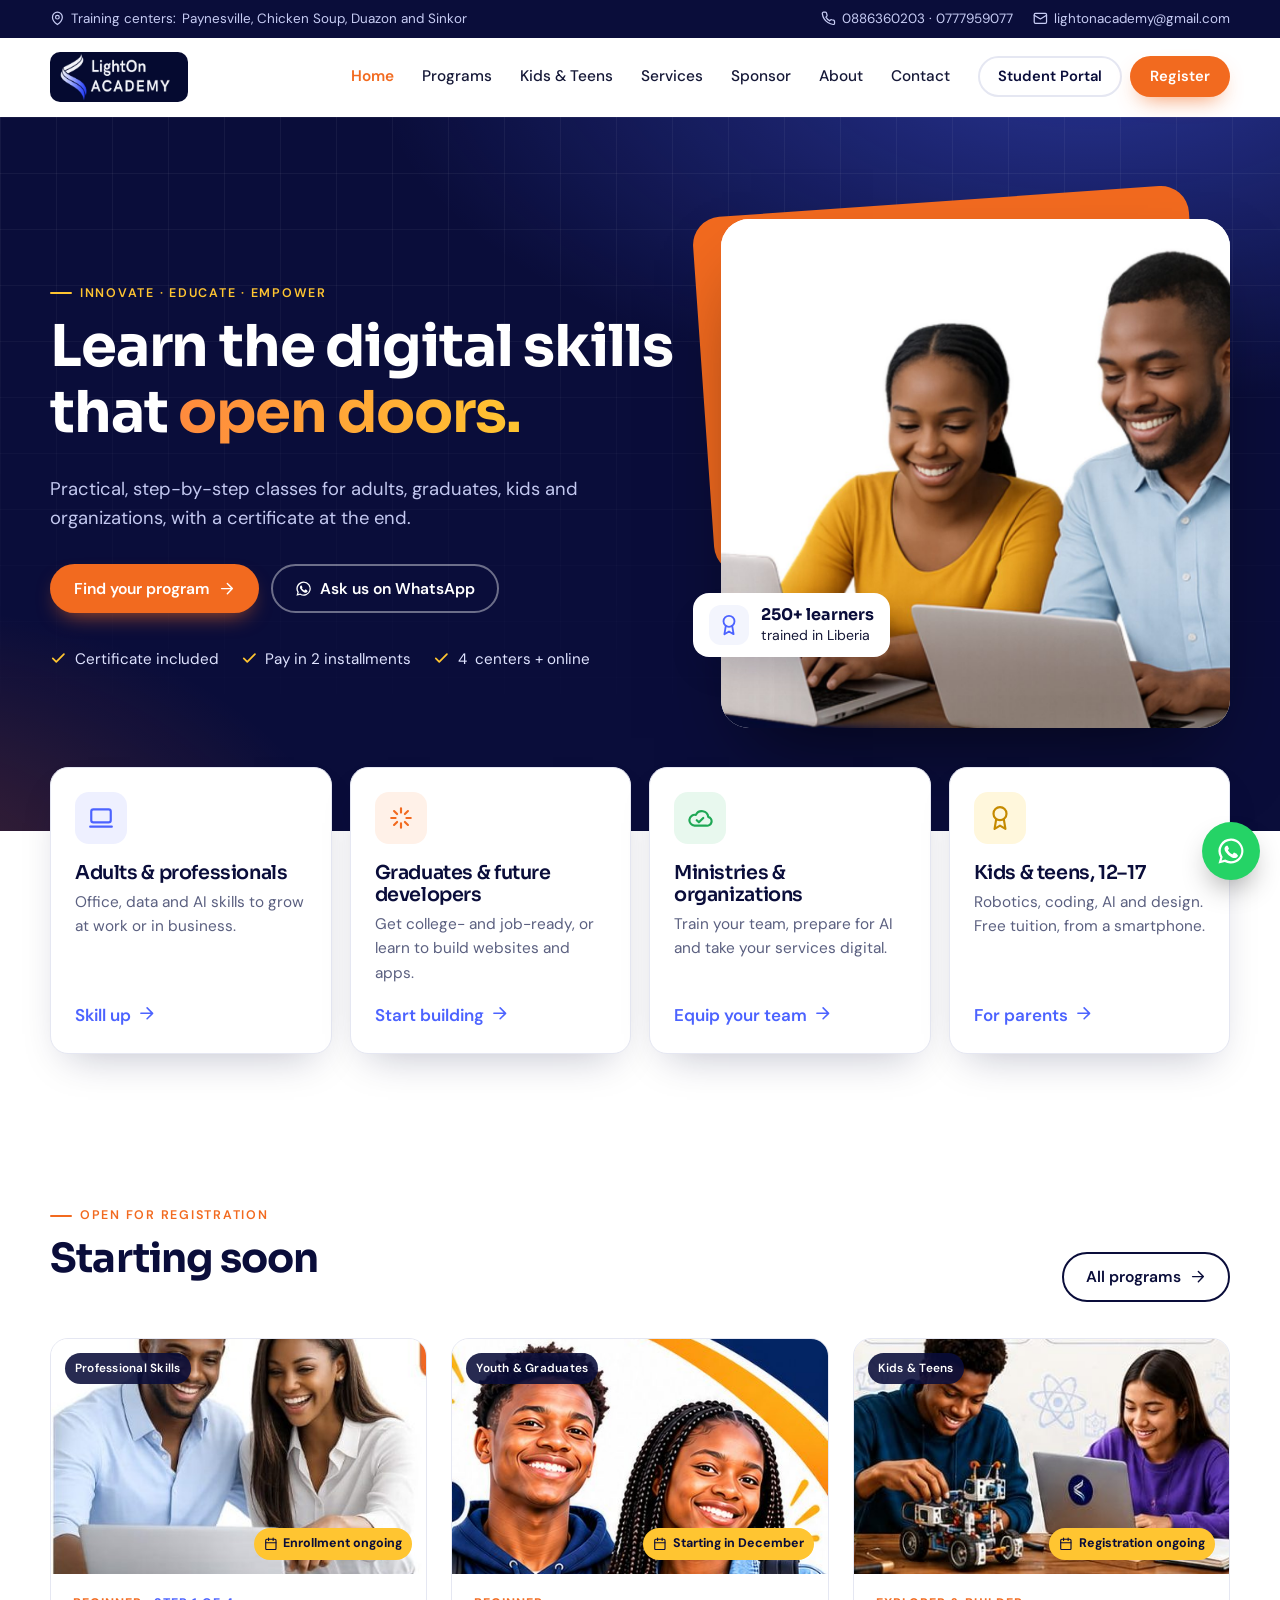
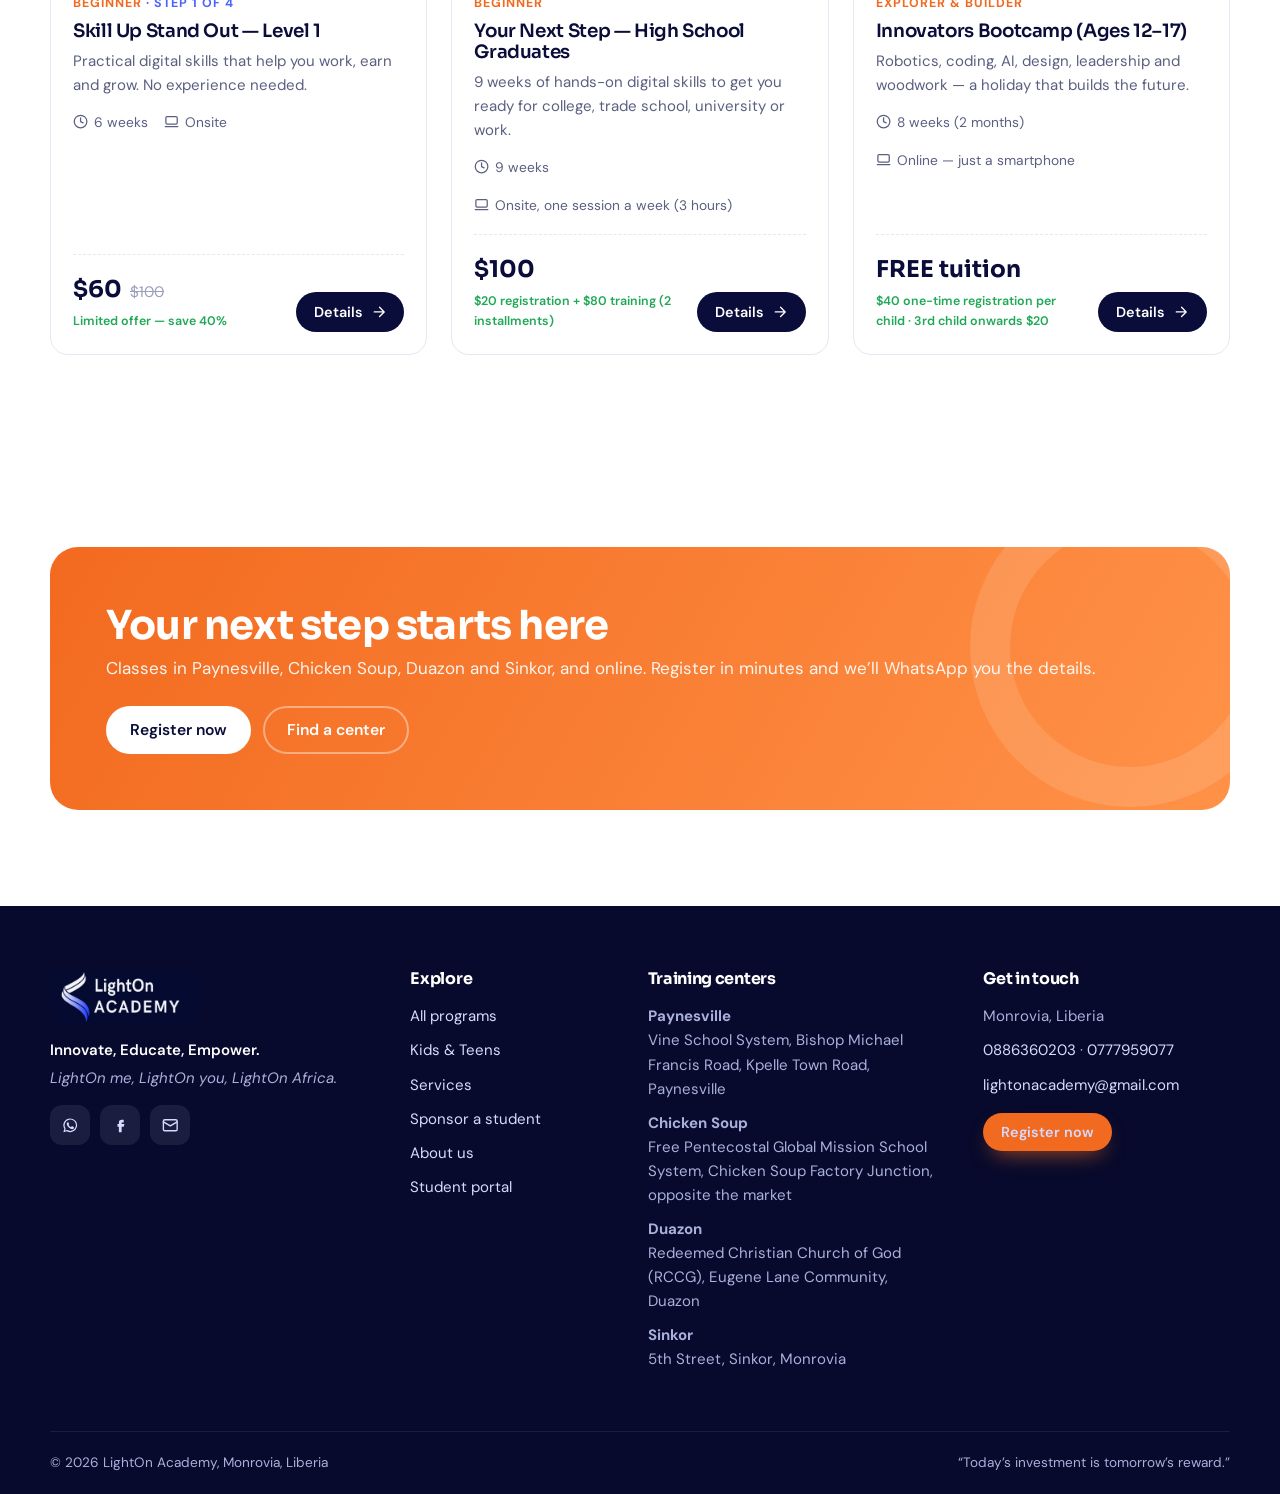
==== commit 0bc13536: "Add files via upload" ====
--- a/index.html
+++ b/index.html
@@ -23,23 +23,22 @@
 <section class="hero">
   <div class="wrap hero-grid">
     <div>
-      <span class="eyebrow light">Digital transformation &amp; capacity development</span>
-      <h1>Innovate. Educate. <em>Empower.</em></h1>
-      <p class="lead">Practical digital, tech and business skills for work, school and life, taught step by step in <span data-center-list>Paynesville, Chicken Soup, Duazon and Sinkor</span>, and online.</p>
+      <span class="eyebrow light">Innovate · Educate · Empower</span>
+      <h1>Learn the digital skills that <em>open doors.</em></h1>
+      <p class="lead">Practical, step-by-step classes for adults, graduates, kids and organizations, with a certificate at the end.</p>
       <div class="hero-ctas">
-        <a class="btn btn-orange" data-link="programs" href="programs.html">Explore programs <span data-icon="arrow"></span></a>
-        <a class="btn btn-outline-light" data-register href="https://lightonacademy.github.io/?page=register">Register now</a>
+        <a class="btn btn-orange" href="programs.html">Find your program <span data-icon="arrow"></span></a>
+        <a class="btn btn-outline-light" data-wa="Hello LightOn Academy, I'd like help choosing a program." href="#"><span data-icon="wa"></span> Ask us on WhatsApp</a>
       </div>
       <ul class="hero-points">
         <li><span data-icon="check"></span> Certificate included</li>
         <li><span data-icon="check"></span> Pay in 2 installments</li>
-        <li><span data-icon="check"></span> No experience needed</li>
+        <li><span data-icon="check"></span> <span data-center-count>4</span> centers + online</li>
       </ul>
     </div>
     <div class="hero-art">
       <div class="photo"><img src="assets/img/photos/hero-couple.jpg" alt="Two LightOn Academy learners smiling at their laptops" width="1100" height="1094"></div>
       <div class="float-card fc-1"><span class="ico" data-icon="award"></span><span><strong>250+ learners</strong>trained in Liberia</span></div>
-      <div class="float-card fc-2"><span class="ico" data-icon="pin"></span><span><strong><span data-center-count>4</span> centers</strong>+ online classes</span></div>
     </div>
   </div>
 </section>
@@ -49,25 +48,25 @@
     <a class="path reveal" href="programs.html?track=professional">
       <span class="p-ico" data-icon="laptop"></span>
       <h3>Adults &amp; professionals</h3>
-      <p>Skill Up Stand Out, Excel &amp; Power BI and masterclasses to grow at work or in business.</p>
+      <p>Office, data and AI skills to grow at work or in business.</p>
       <span class="go">Skill up <span data-icon="arrow"></span></span>
     </a>
     <a class="path reveal" href="programs.html?track=tech">
       <span class="p-ico" data-icon="spark"></span>
       <h3>Graduates &amp; future developers</h3>
-      <p>Your Next Step, web development, mobile apps and backend bootcamps.</p>
+      <p>Get college- and job-ready, or learn to build websites and apps.</p>
       <span class="go">Start building <span data-icon="arrow"></span></span>
     </a>
     <a class="path reveal" href="programs.html?track=ministry">
       <span class="p-ico" data-icon="cloud"></span>
       <h3>Ministries &amp; organizations</h3>
-      <p>Digital leadership modules, AI preparedness and service digitization for your team.</p>
+      <p>Train your team, prepare for AI and take your services digital.</p>
       <span class="go">Equip your team <span data-icon="arrow"></span></span>
     </a>
     <a class="path reveal" href="kids.html">
       <span class="p-ico" data-icon="award"></span>
-      <h3>Kids &amp; teens, ages 12–17</h3>
-      <p>The Innovators Bootcamp: robotics, coding, AI, design, leadership and woodwork.</p>
+      <h3>Kids &amp; teens, 12–17</h3>
+      <p>Robotics, coding, AI and design. Free tuition, from a smartphone.</p>
       <span class="go">For parents <span data-icon="arrow"></span></span>
     </a>
   </div>
@@ -76,115 +75,30 @@
 <section class="section">
   <div class="wrap">
     <div class="sec-head">
-      <div><span class="eyebrow">Open for registration</span><h2>Programs starting soon</h2></div>
-      <p>Hands-on classes with real projects and a certificate at the end. Pick a program and register in minutes.</p>
+      <div><span class="eyebrow">Open for registration</span><h2>Starting soon</h2></div>
+      <a class="btn btn-ghost-dark" href="programs.html">All programs <span data-icon="arrow"></span></a>
     </div>
-    <div class="grid" data-courses="featured" data-limit="6"><div class="skeleton"></div></div>
-    <p class="center" style="margin-top:32px"><a class="btn btn-ghost-dark" href="programs.html">See all programs <span data-icon="arrow"></span></a></p>
-  </div>
-</section>
-
-<section class="section bg-soft">
-  <div class="wrap">
-    <div class="sec-head">
-      <div><span class="eyebrow">Our flagship pathway</span><h2>Skill Up, Stand Out</h2></div>
-      <p>Three levels that take you from your first click to advanced data, marketing and business skills. <a href="programs.html#paths">See all learning paths</a></p>
-    </div>
-    <div class="ladder">
-      <div class="rung reveal">
-        <span class="lvl">Level 1 · Beginner</span><h3>Digital foundations</h3>
-        <span class="dur"><span data-icon="clock"></span> 6 weeks</span>
-        <ul><li><span data-icon="check"></span>Computer fundamentals</li><li><span data-icon="check"></span>Word &amp; Excel for work</li><li><span data-icon="check"></span>Professional email &amp; AI tools</li></ul>
-        <a href="course.html?id=skill-up-level-1">View Level 1 <span data-icon="arrow"></span></a>
-      </div>
-      <div class="rung reveal">
-        <span class="lvl">Level 2 · Intermediate</span><h3>Workplace ready</h3>
-        <span class="dur"><span data-icon="clock"></span> 9 weeks</span>
-        <ul><li><span data-icon="check"></span>Advanced Word, Excel, PowerPoint</li><li><span data-icon="check"></span>Online collaboration tools</li><li><span data-icon="check"></span>Leadership &amp; communication</li></ul>
-        <a href="course.html?id=skill-up-level-2">View Level 2 <span data-icon="arrow"></span></a>
-      </div>
-      <div class="rung reveal">
-        <span class="lvl">Level 3 · Expert</span><h3>Business &amp; data</h3>
-        <span class="dur"><span data-icon="clock"></span> 12 weeks</span>
-        <ul><li><span data-icon="check"></span>Access &amp; advanced data analytics</li><li><span data-icon="check"></span>Digital marketing &amp; branding</li><li><span data-icon="check"></span>Project management &amp; AI for business</li></ul>
-        <a href="course.html?id=skill-up-level-3" style="color:var(--sun)">View Level 3 <span data-icon="arrow"></span></a>
-      </div>
-    </div>
+    <div class="grid" data-courses="featured" data-limit="3"><div class="skeleton"></div></div>
   </div>
 </section>
 
 <section class="section bg-navy">
-  <div class="wrap">
-    <div class="sec-head">
-      <div><span class="eyebrow light">Why LightOn</span><h2>Built for real life in Liberia</h2></div>
-      <p>Affordable, practical and close to home, so cost and distance aren’t what stop you from learning.</p>
+  <div class="wrap proof">
+    <div class="proof-quote reveal">
+      <span class="eyebrow light">Real learners, real results</span>
+      <blockquote>My first online class was a truly transformational experience. It built my patience, leadership and time management, and sparked my interest in graphic design.</blockquote>
+      <cite><strong>Matthew Gbigbi</strong> · Author &amp; Writer, LightOn graduate</cite>
     </div>
-    <div class="features">
-      <div class="feature reveal"><span class="f-ico" data-icon="laptop"></span><h3>Hands-on projects</h3><p>You build real things in every class: CVs, budgets, websites, apps and dashboards.</p></div>
-      <div class="feature reveal"><span class="f-ico" data-icon="award"></span><h3>Certificates</h3><p>Every program ends with a certificate of completion you can add to your CV.</p></div>
-      <div class="feature reveal"><span class="f-ico" data-icon="cal"></span><h3>Flexible payment</h3><p>Pay 50% before training starts and 50% in week 2. Evening and weekend classes.</p></div>
-      <div class="feature reveal"><span class="f-ico" data-icon="pin"></span><h3>In your community</h3><p>Training centers in <span data-center-list>Paynesville, Chicken Soup, Duazon and Sinkor</span>, plus online classes.</p></div>
-    </div>
-    <div class="stats" data-stats style="margin-top:40px"></div>
+    <div class="stats proof-stats" data-stats></div>
   </div>
-</section>
-
-<section class="section">
-  <div class="wrap split">
-    <div class="mosaic reveal">
-      <img src="assets/img/photos/robotics.jpg" alt="Teen building a robot while another codes on a laptop" loading="lazy">
-      <img src="assets/img/photos/woodwork.jpg" alt="Student building a wooden birdhouse" loading="lazy">
-      <img src="assets/img/photos/kids-laptop.jpg" alt="Two teens learning online" loading="lazy">
-    </div>
-    <div class="reveal">
-      <span class="eyebrow">For parents · Ages 12–17</span>
-      <h2>Give the holidays a purpose</h2>
-      <p class="lead">The Innovators Bootcamp turns two months of holiday into robotics, coding, AI, design, leadership and a hands-on woodwork challenge, all from a smartphone.</p>
-      <div class="pill-row"><span class="pill o">FREE tuition</span><span class="pill">$40 registration</span><span class="pill">8 weeks online</span><span class="pill">Cohort 6</span></div>
-      <a class="btn btn-orange" href="kids.html">Learn about the bootcamp <span data-icon="arrow"></span></a>
-    </div>
-  </div>
-</section>
-
-<section class="section bg-cream">
-  <div class="wrap">
-    <div class="sec-head">
-      <div><span class="eyebrow">Specialized masterclasses</span><h2>Focused, industry-relevant skills</h2></div>
-      <p>Short, practical sessions on one skill. Tap any masterclass to ask us about the next date.</p>
-    </div>
-    <div class="mc-grid" data-masterclasses></div>
-  </div>
-</section>
-
-<section class="section">
-  <div class="wrap">
-    <div class="sec-head"><div><span class="eyebrow">Life at LightOn</span><h2>Learning in action</h2></div><a class="btn btn-ghost-dark" href="about.html">More about us <span data-icon="arrow"></span></a></div>
-    <div class="gallery" data-gallery data-limit="6"></div>
-  </div>
-</section>
-
-<section class="section" style="padding-top:0">
-  <div class="wrap quote reveal">
-    <blockquote>My first online class was a truly transformational experience. It built my patience, leadership and time management, and sparked my interest in graphic design.</blockquote>
-    <cite><strong>Matthew Gbigbi</strong> · Author &amp; Writer, LightOn graduate</cite>
-  </div>
-</section>
-
-<section class="section bg-soft">
-  <div class="wrap">
-    <div class="sec-head">
-      <div><span class="eyebrow">Find us</span><h2>Train close to home</h2></div>
-      <p>Join a class at the training center closest to you.</p>
-    </div>
-    <div class="centers-grid" data-centers></div>
-  </div>
+  <div class="wrap"><div class="gallery strip" data-gallery data-limit="4"></div></div>
 </section>
 
 <section class="section">
   <div class="wrap">
     <div class="cta-band reveal">
-      <div><h2>Today’s investment is tomorrow’s reward</h2><p>Register in a few minutes and we’ll WhatsApp you the payment details and next steps.</p></div>
-      <div class="btns"><a class="btn btn-light" data-register href="https://lightonacademy.github.io/?page=register">Register now</a><a class="btn btn-outline-light" data-wa="Hello LightOn Academy, I'd like to know more about your programs." href="#"><span data-icon="wa"></span> Chat on WhatsApp</a></div>
+      <div><h2>Your next step starts here</h2><p>Classes in <span data-center-list>Paynesville, Chicken Soup, Duazon and Sinkor</span>, and online. Register in minutes and we’ll WhatsApp you the details.</p></div>
+      <div class="btns"><a class="btn btn-light" data-register href="https://lightonacademy.github.io/?page=register">Register now</a><a class="btn btn-outline-light" href="contact.html">Find a center</a></div>
     </div>
   </div>
 </section>
